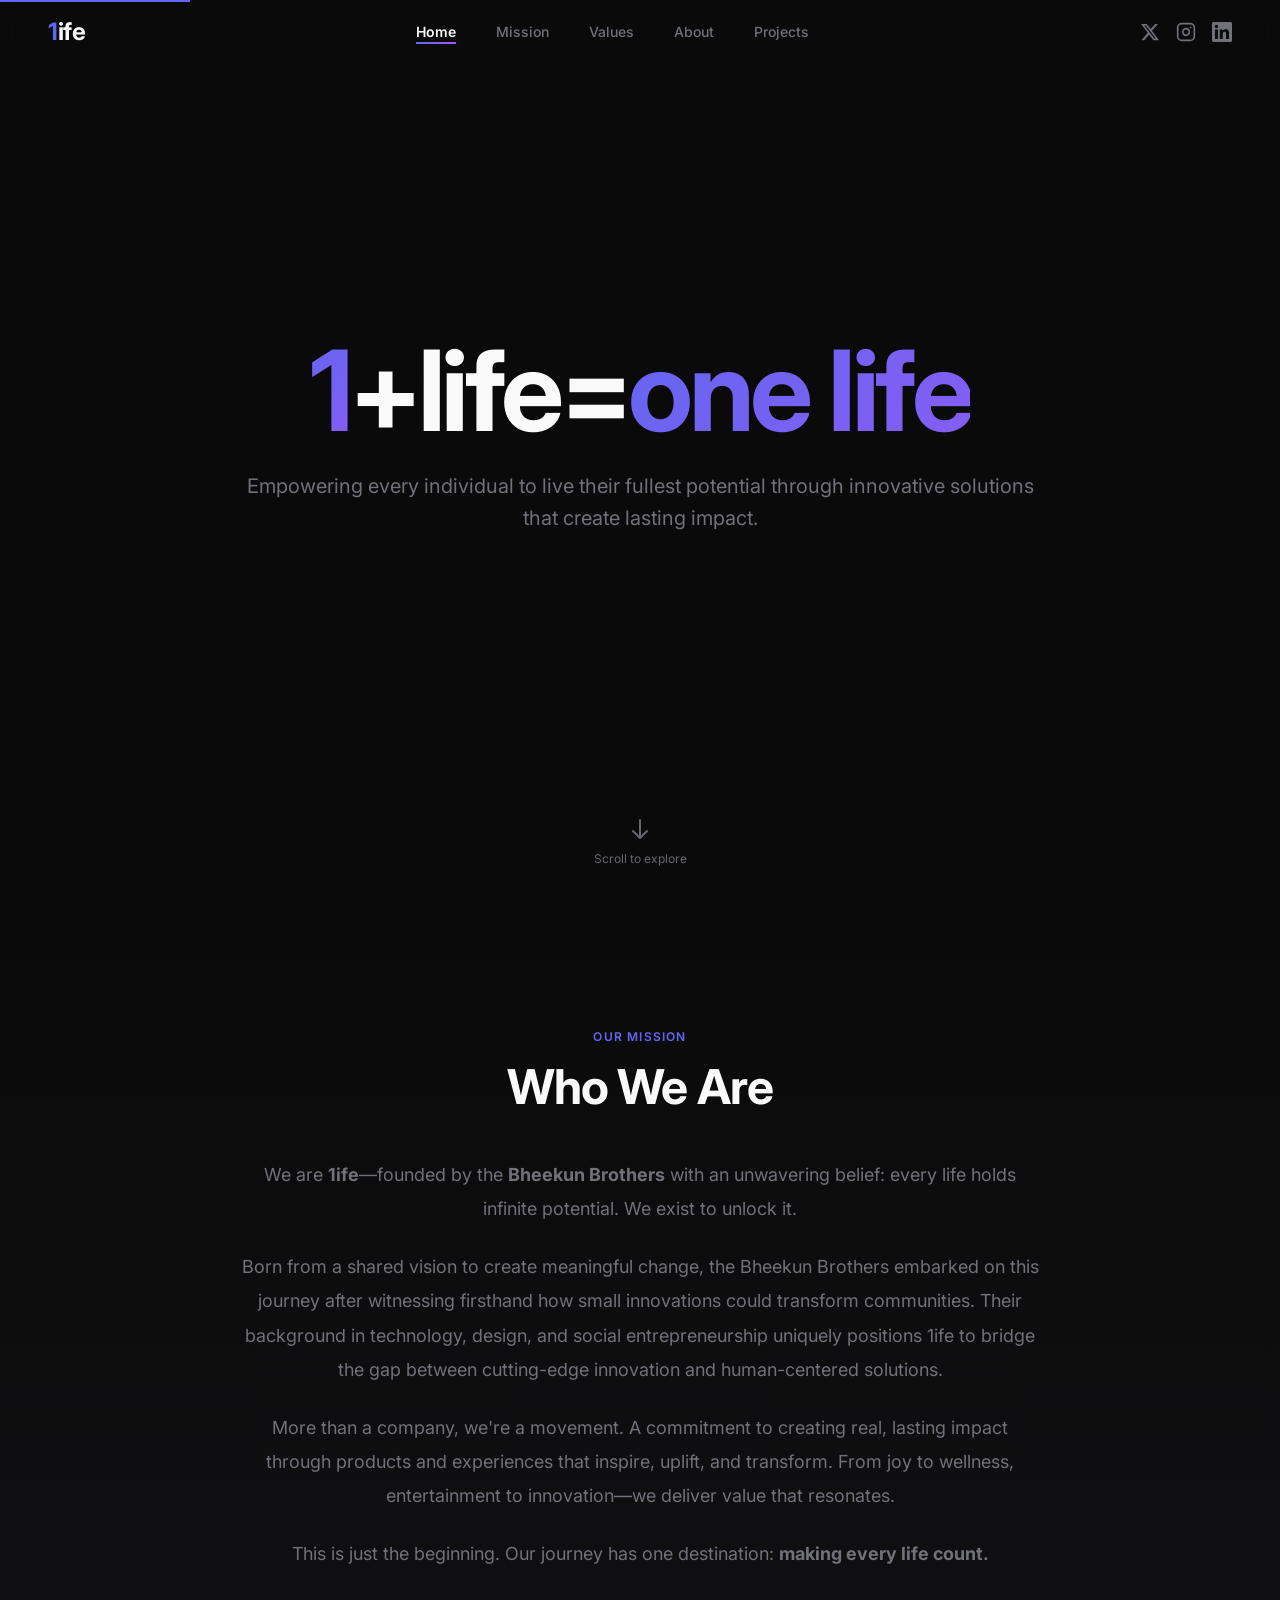
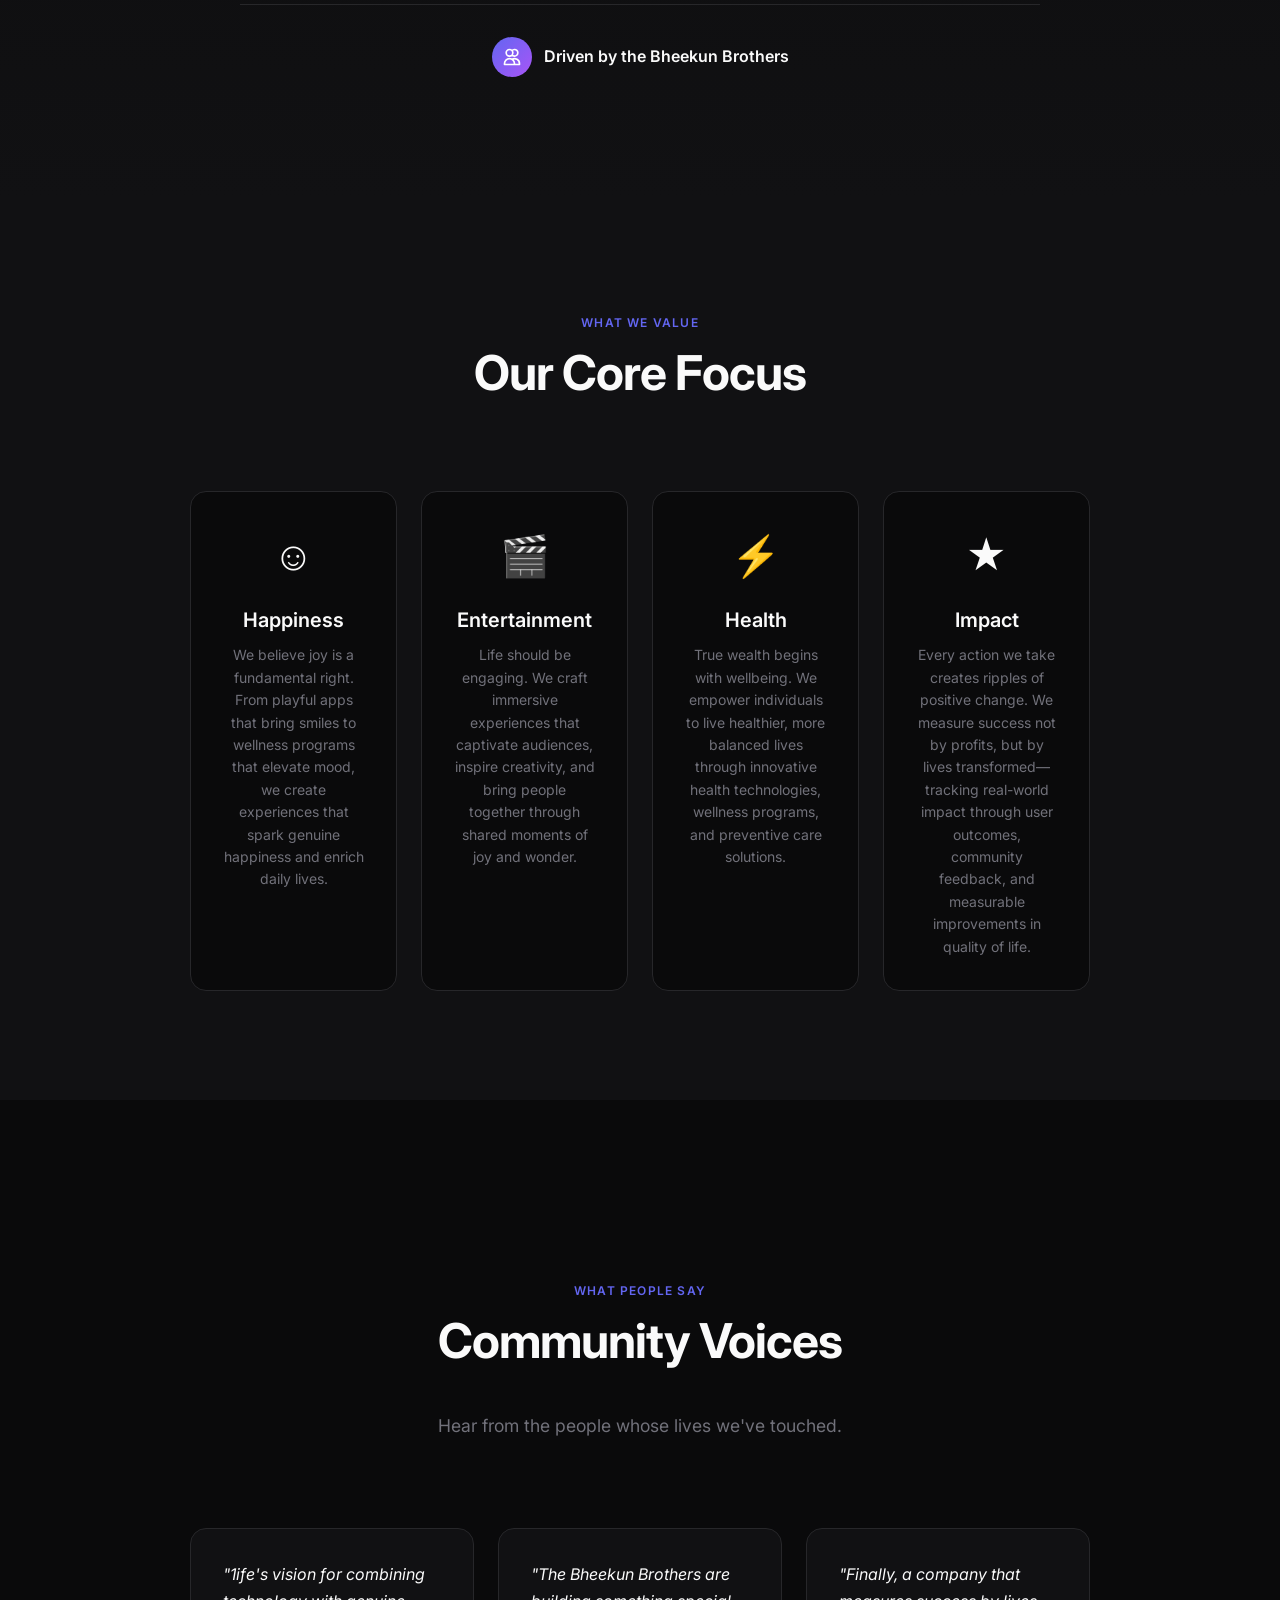
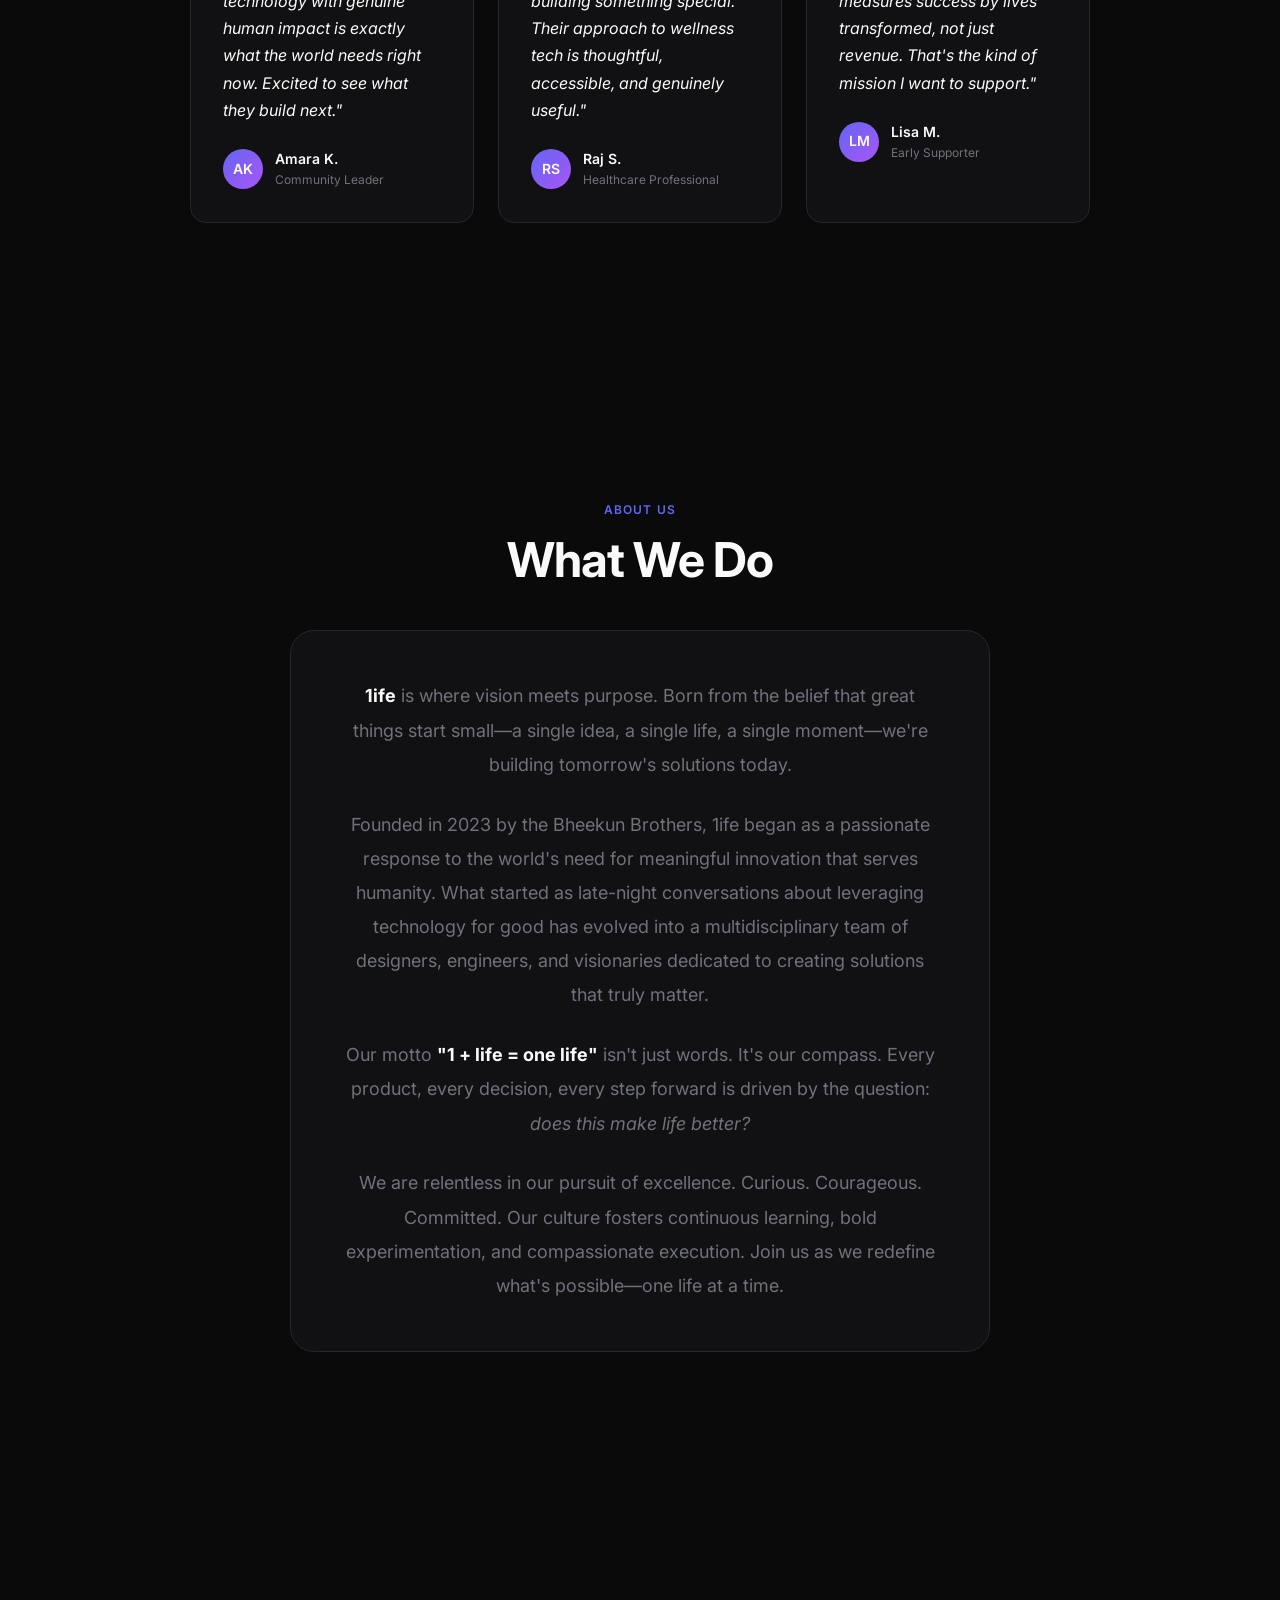
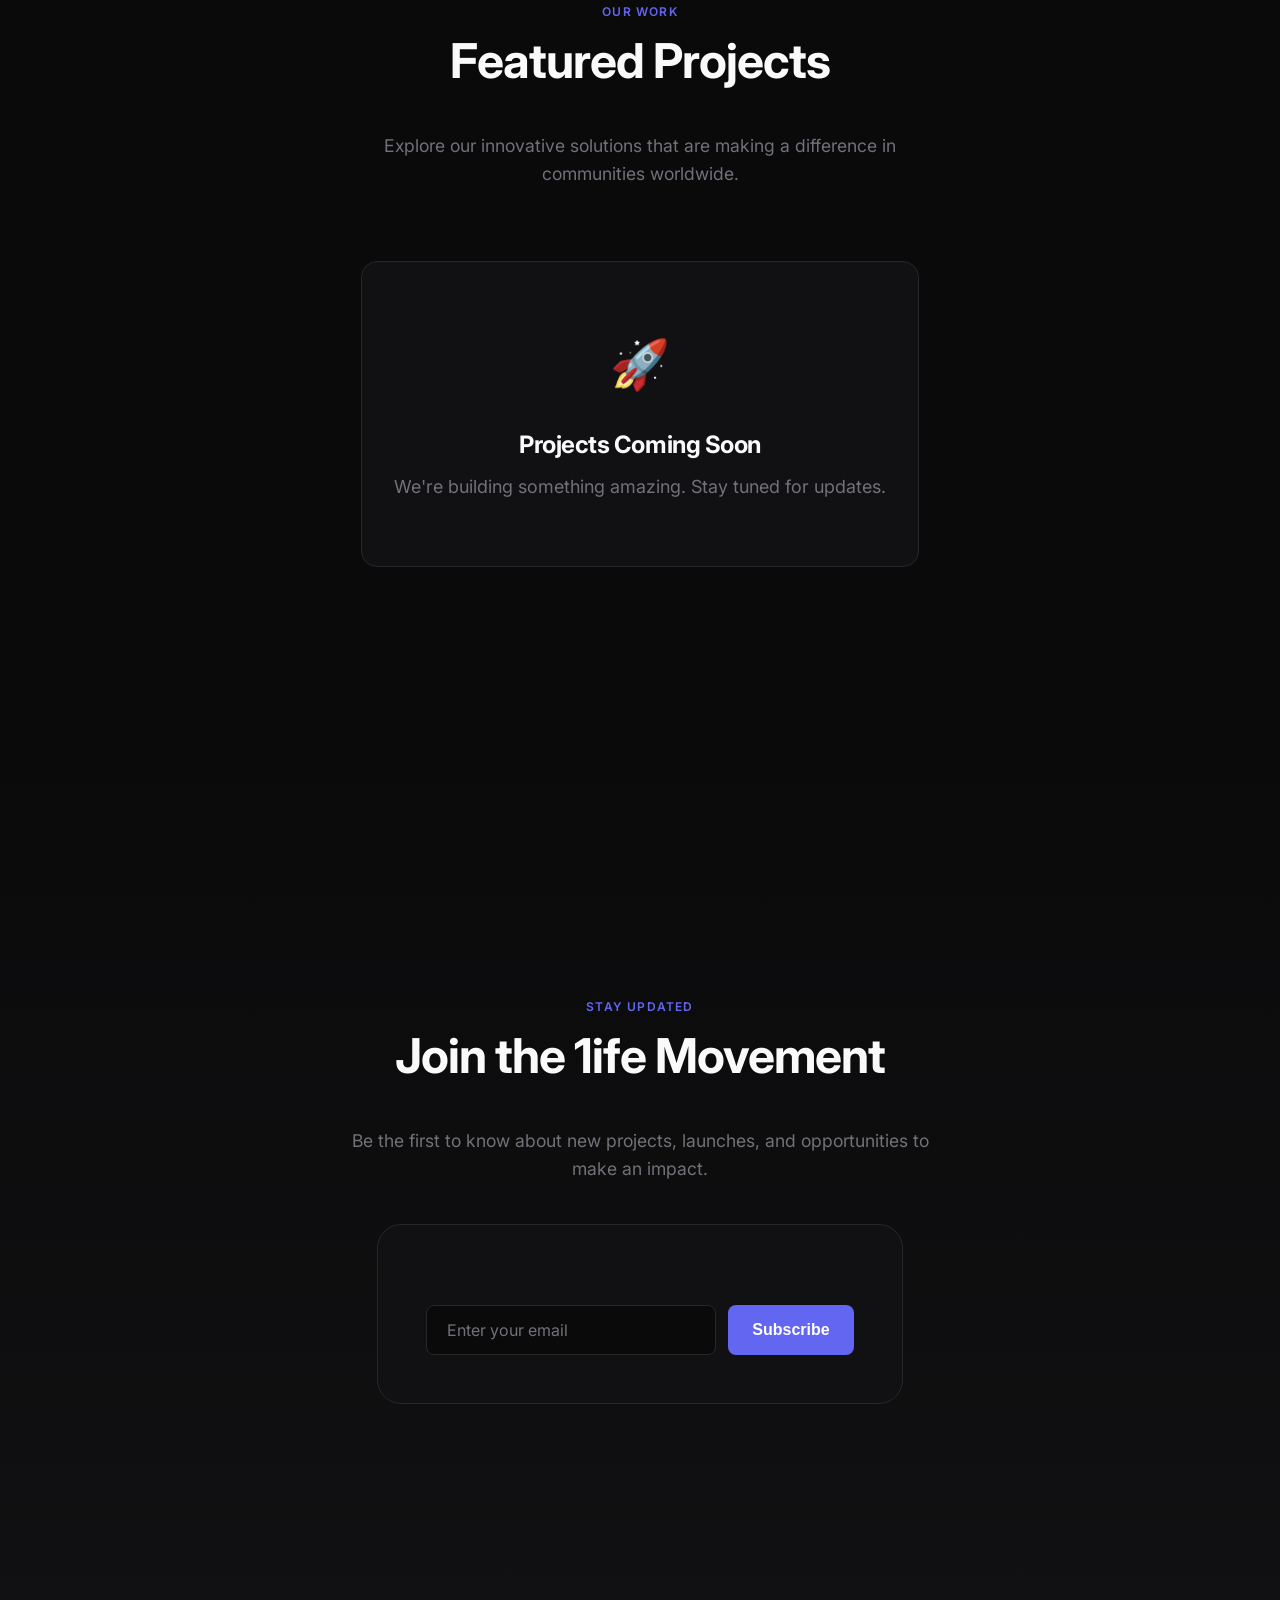
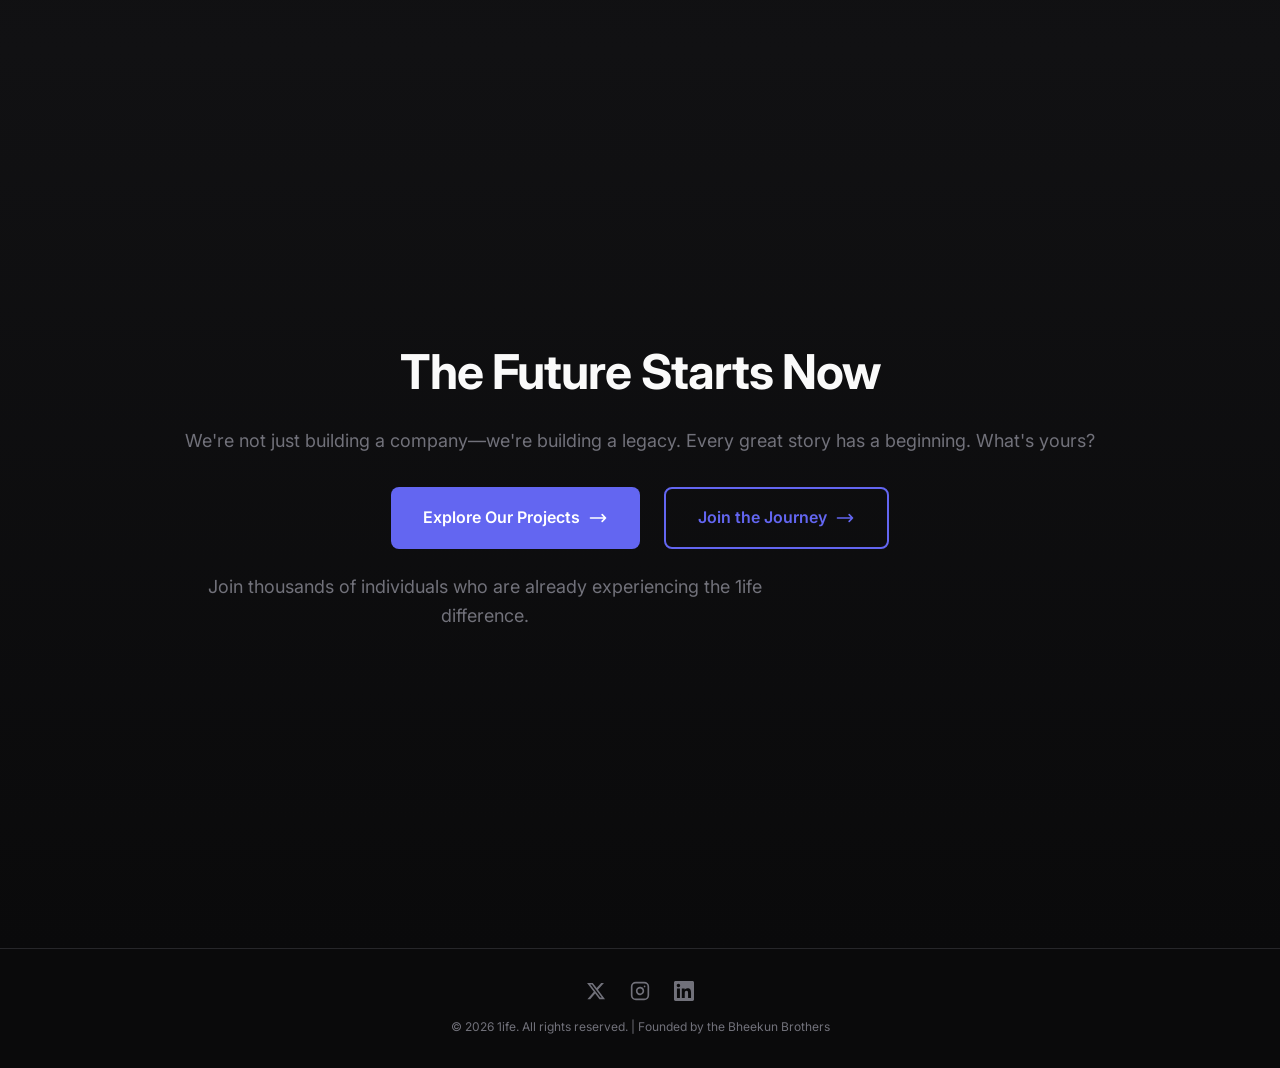
==== index.html @ fc369ad9 "Add comprehensive site improvements: mobile menu, scroll animations, newsletter, testimonials, socia" ====
<!DOCTYPE html>
<html lang="en">
<head>
    <meta charset="UTF-8">
    <meta name="viewport" content="width=device-width, initial-scale=1.0">
    <meta name="description" content="1ife - Building meaningful solutions in happiness, entertainment, health, and impact. Founded by the Bheekun Brothers.">
    <meta name="keywords" content="1ife, Bheekun Brothers, innovation, happiness, entertainment, health, impact, technology, social entrepreneurship">
    <meta name="author" content="Bheekun Brothers">
    <meta name="robots" content="index, follow">
    <meta name="theme-color" content="#6366f1">
    <meta name="apple-mobile-web-app-capable" content="yes">
    <meta name="apple-mobile-web-app-status-bar-style" content="black-translucent">
    <meta name="apple-mobile-web-app-title" content="1ife">

    <!-- Favicon -->
    <link rel="icon" type="image/svg+xml" href="data:image/svg+xml,<svg xmlns='http://www.w3.org/2000/svg' viewBox='0 0 100 100'><text y='.9em' font-size='90'>🔑</text></svg>">

    <!-- Open Graph -->
    <meta property="og:type" content="website">
    <meta property="og:url" content="https://1ife.com/">
    <meta property="og:title" content="1ife - 1+life=one life">
    <meta property="og:description" content="Building meaningful solutions in happiness, entertainment, health, and impact. Founded by the Bheekun Brothers.">
    <meta property="og:image" content="https://1ife.com/og-image.png">
    <meta property="og:site_name" content="1ife">

    <!-- Twitter Card -->
    <meta name="twitter:card" content="summary_large_image">
    <meta name="twitter:url" content="https://1ife.com/">
    <meta name="twitter:title" content="1ife - 1+life=one life">
    <meta name="twitter:description" content="Building meaningful solutions in happiness, entertainment, health, and impact.">
    <meta name="twitter:image" content="https://1ife.com/og-image.png">

    <title>1ife - 1+life=one life</title>
    <link rel="preconnect" href="https://fonts.googleapis.com">
    <link rel="preconnect" href="https://fonts.gstatic.com" crossorigin>
    <link href="https://fonts.googleapis.com/css2?family=Inter:wght@300;400;500;600;700&display=swap" rel="stylesheet">

    <!-- Plausible Analytics (replace DOMAIN with your actual domain) -->
    <script defer data-domain="1ife.com" src="https://plausible.io/js/script.js"></script>

    <!-- Structured Data -->
    <script type="application/ld+json">
    {
        "@context": "https://schema.org",
        "@type": "Organization",
        "name": "1ife",
        "url": "https://1ife.com",
        "logo": "https://1ife.com/logo.png",
        "description": "Building meaningful solutions in happiness, entertainment, health, and impact.",
        "founder": [
            {
                "@type": "Person",
                "name": "Bheekun Brothers"
            }
        ],
        "sameAs": [
            "https://twitter.com/1ife",
            "https://instagram.com/1ife",
            "https://linkedin.com/company/1ife"
        ],
        "contactPoint": {
            "@type": "ContactPoint",
            "email": "yasser.bheekun@gmail.com",
            "contactType": "general"
        }
    }
    </script>

    <style>
        .skip-link {
            position: absolute;
            top: -40px;
            left: 0;
            background: var(--accent);
            color: white;
            padding: 8px 16px;
            text-decoration: none;
            font-weight: 600;
            z-index: 1000;
            transition: top 0.2s;
        }

        .skip-link:focus {
            top: 0;
        }

        :focus-visible {
            outline: 2px solid var(--accent);
            outline-offset: 2px;
            border-radius: 4px;
        }

        * {
            margin: 0;
            padding: 0;
            box-sizing: border-box;
        }

        :root {
            --bg: #0a0a0b;
            --text: #fafafa;
            --accent: #6366f1;
            --accent-hover: #818cf8;
            --muted: #71717a;
            --card-bg: #111113;
            --border: #27272a;
            --success: #22c55e;
            --error: #ef4444;
            --nav-height: 64px;
        }

        html {
            scroll-behavior: smooth;
            scroll-padding-top: var(--nav-height);
        }

        body {
            font-family: 'Inter', -apple-system, BlinkMacSystemFont, sans-serif;
            background: var(--bg);
            color: var(--text);
            min-height: 100vh;
            line-height: 1.6;
        }

        body::before {
            content: '';
            position: fixed;
            top: 0;
            left: 0;
            width: 100%;
            height: 100%;
            background-image:
                radial-gradient(circle at 50% 50%, rgba(99, 102, 241, 0.03) 1px, transparent 1px),
                radial-gradient(circle at 25% 25%, rgba(168, 85, 247, 0.02) 1px, transparent 1px),
                radial-gradient(circle at 75% 75%, rgba(99, 102, 241, 0.02) 1px, transparent 1px);
            background-size: 40px 40px;
            pointer-events: none;
            z-index: -1;
        }

        nav {
            position: fixed;
            top: 0;
            left: 0;
            right: 0;
            display: flex;
            justify-content: space-between;
            align-items: center;
            padding: 1.25rem 3rem;
            background: rgba(10, 10, 11, 0.9);
            backdrop-filter: blur(10px);
            z-index: 100;
            height: var(--nav-height);
        }

        .logo {
            font-size: 1.5rem;
            font-weight: 700;
            letter-spacing: -0.02em;
            transition: transform 0.2s ease, color 0.2s ease;
            cursor: pointer;
        }

        .logo:hover {
            transform: scale(1.05);
        }

        .logo span {
            color: var(--accent);
            transition: transform 0.2s ease;
        }

        .logo:hover span {
            transform: scale(1.1);
        }

        .nav-links {
            display: flex;
            gap: 2.5rem;
            list-style: none;
            align-items: center;
        }

        .nav-links a {
            color: var(--muted);
            text-decoration: none;
            font-size: 0.875rem;
            font-weight: 500;
            transition: color 0.2s;
            position: relative;
        }

        .nav-links a::after {
            content: '';
            position: absolute;
            bottom: -4px;
            left: 0;
            width: 0%;
            height: 2px;
            background: linear-gradient(90deg, var(--accent), #a855f7);
            transition: width 0.3s ease;
        }

        .nav-links a:hover,
        .nav-links a.active {
            color: var(--text);
        }

        .nav-links a.active {
            font-weight: 600;
        }

        .nav-links a:hover::after,
        .nav-links a.active::after {
            width: 100%;
        }

        .nav-social {
            display: flex;
            gap: 1rem;
            align-items: center;
        }

        .nav-social a {
            color: var(--muted);
            transition: color 0.2s;
            display: flex;
        }

        .nav-social a:hover {
            color: var(--text);
        }

        .nav-social svg {
            width: 20px;
            height: 20px;
        }

        .hamburger {
            display: none;
            flex-direction: column;
            gap: 5px;
            background: none;
            border: none;
            cursor: pointer;
            padding: 4px;
            z-index: 101;
        }

        .hamburger span {
            display: block;
            width: 24px;
            height: 2px;
            background: var(--text);
            transition: transform 0.3s ease, opacity 0.3s ease;
            border-radius: 2px;
        }

        .hamburger.active span:nth-child(1) {
            transform: translateY(7px) rotate(45deg);
        }

        .hamburger.active span:nth-child(2) {
            opacity: 0;
        }

        .hamburger.active span:nth-child(3) {
            transform: translateY(-7px) rotate(-45deg);
        }

        .mobile-menu {
            display: none;
            position: fixed;
            top: var(--nav-height);
            left: 0;
            right: 0;
            background: rgba(10, 10, 11, 0.98);
            backdrop-filter: blur(10px);
            padding: 2rem;
            z-index: 99;
            flex-direction: column;
            gap: 1.5rem;
            border-bottom: 1px solid var(--border);
        }

        .mobile-menu.active {
            display: flex;
        }

        .mobile-menu a {
            color: var(--muted);
            text-decoration: none;
            font-size: 1.125rem;
            font-weight: 500;
            padding: 0.5rem 0;
            transition: color 0.2s;
        }

        .mobile-menu a:hover,
        .mobile-menu a.active {
            color: var(--text);
        }

        .mobile-menu .mobile-social {
            display: flex;
            gap: 1.5rem;
            margin-top: 1rem;
            padding-top: 1rem;
            border-top: 1px solid var(--border);
        }

        .mobile-menu .mobile-social a {
            color: var(--muted);
            display: flex;
            padding: 0;
        }

        .mobile-menu .mobile-social a:hover {
            color: var(--text);
        }

        .mobile-menu .mobile-social svg {
            width: 24px;
            height: 24px;
        }

        section {
            min-height: 100vh;
            display: flex;
            flex-direction: column;
            justify-content: center;
            align-items: center;
            padding: 6rem 2rem;
        }

        .animate-on-scroll {
            opacity: 0;
            transform: translateY(30px);
            transition: opacity 0.6s ease, transform 0.6s ease;
        }

        .animate-on-scroll.visible {
            opacity: 1;
            transform: translateY(0);
        }

        .animate-on-scroll.delay-1 { transition-delay: 0.1s; }
        .animate-on-scroll.delay-2 { transition-delay: 0.2s; }
        .animate-on-scroll.delay-3 { transition-delay: 0.3s; }
        .animate-on-scroll.delay-4 { transition-delay: 0.4s; }

        /* Hero Section */
        #hero {
            text-align: center;
        }

        .hero-content {
            max-width: 800px;
        }

        h1 {
            font-size: clamp(3rem, 12vw, 7rem);
            font-weight: 700;
            letter-spacing: -0.04em;
            line-height: 1;
            margin-bottom: 1.5rem;
        }

        h1 span {
            background: linear-gradient(135deg, var(--accent), #a855f7);
            -webkit-background-clip: text;
            -webkit-text-fill-color: transparent;
            background-clip: text;
            background-size: 200% 200%;
            animation: gradientShift 5s ease infinite;
        }

        @keyframes gradientShift {
            0% { background-position: 0% 50%; }
            50% { background-position: 100% 50%; }
            100% { background-position: 0% 50%; }
        }

        .subtitle {
            font-size: 1.25rem;
            color: var(--muted);
            margin-bottom: 2rem;
        }

        .scroll-indicator {
            position: absolute;
            bottom: 2rem;
            display: flex;
            flex-direction: column;
            align-items: center;
            gap: 0.5rem;
            color: var(--muted);
            font-size: 0.75rem;
            animation: bounce 2s infinite, pulse 3s ease-in-out infinite;
            opacity: 0.9;
            transition: opacity 0.3s ease;
        }

        .scroll-indicator.hidden {
            opacity: 0;
            pointer-events: none;
        }

        .scroll-indicator svg {
            animation: bounce 2s infinite;
        }

        @keyframes pulse {
            0%, 100% { opacity: 0.7; }
            50% { opacity: 1; }
        }

        @keyframes bounce {
            0%, 100% { transform: translateY(0); }
            50% { transform: translateY(10px); }
        }

        /* Mission Section */
        #mission {
            background: linear-gradient(180deg, var(--bg) 0%, var(--card-bg) 100%);
        }

        .section-content {
            max-width: 800px;
            text-align: center;
        }

        .section-label {
            font-size: 0.75rem;
            font-weight: 600;
            letter-spacing: 0.1em;
            text-transform: uppercase;
            color: var(--accent);
            margin-bottom: 1rem;
        }

        h2 {
            font-size: clamp(2rem, 5vw, 3rem);
            font-weight: 700;
            letter-spacing: -0.02em;
            margin-bottom: 2rem;
        }

        .mission-text {
            font-size: 1.125rem;
            color: var(--muted);
            line-height: 1.9;
            margin-bottom: 1.5rem;
        }

        .founders {
            display: flex;
            align-items: center;
            justify-content: center;
            gap: 0.75rem;
            margin-top: 2rem;
            padding-top: 2rem;
            border-top: 1px solid var(--border);
        }

        .founders-icon {
            width: 40px;
            height: 40px;
            background: linear-gradient(135deg, var(--accent), #a855f7);
            border-radius: 50%;
            display: flex;
            align-items: center;
            justify-content: center;
            transition: transform 0.3s ease, box-shadow 0.3s ease;
        }

        .founders-icon:hover {
            transform: scale(1.1);
            box-shadow: 0 8px 16px rgba(99, 102, 241, 0.3);
        }

        .founders-icon svg {
            width: 20px;
            height: 20px;
            color: white;
            transition: transform 0.3s ease;
        }

        .founders-icon:hover svg {
            transform: rotate(5deg) scale(1.1);
        }

        .founders span {
            font-weight: 600;
        }

        /* Values Section */
        #values {
            background: var(--card-bg);
        }

        .values-grid {
            display: grid;
            grid-template-columns: repeat(auto-fit, minmax(200px, 1fr));
            gap: 1.5rem;
            max-width: 900px;
            width: 100%;
            margin-top: 3rem;
        }

        .value-card {
            background: var(--bg);
            border: 1px solid var(--border);
            border-radius: 16px;
            padding: 2rem;
            text-align: center;
            transition: border-color 0.3s, transform 0.3s;
        }

        .value-card:hover {
            border-color: var(--accent);
            transform: translateY(-4px);
        }

        .value-icon {
            font-size: 2.5rem;
            margin-bottom: 1rem;
            display: block;
            transition: transform 0.3s ease;
        }

        .value-card:hover .value-icon {
            transform: scale(1.1);
            color: var(--accent);
        }

        .value-card h3 {
            font-size: 1.25rem;
            font-weight: 600;
            margin-bottom: 0.5rem;
        }

        .value-card p {
            font-size: 0.875rem;
            color: var(--muted);
        }

        /* Testimonials Section */
        #testimonials {
            background: var(--bg);
        }

        .testimonials-grid {
            display: grid;
            grid-template-columns: repeat(auto-fit, minmax(280px, 1fr));
            gap: 1.5rem;
            max-width: 900px;
            width: 100%;
            margin-top: 3rem;
        }

        .testimonial-card {
            background: var(--card-bg);
            border: 1px solid var(--border);
            border-radius: 16px;
            padding: 2rem;
            transition: border-color 0.3s, transform 0.3s;
        }

        .testimonial-card:hover {
            border-color: var(--accent);
            transform: translateY(-4px);
        }

        .testimonial-text {
            font-size: 1rem;
            color: var(--text);
            line-height: 1.7;
            margin-bottom: 1.5rem;
            font-style: italic;
        }

        .testimonial-author {
            display: flex;
            align-items: center;
            gap: 0.75rem;
        }

        .testimonial-avatar {
            width: 40px;
            height: 40px;
            border-radius: 50%;
            background: linear-gradient(135deg, var(--accent), #a855f7);
            display: flex;
            align-items: center;
            justify-content: center;
            font-weight: 600;
            font-size: 0.875rem;
        }

        .testimonial-name {
            font-weight: 600;
            font-size: 0.875rem;
        }

        .testimonial-role {
            font-size: 0.75rem;
            color: var(--muted);
        }

        /* About Section */
        #about {
            text-align: center;
        }

        .about-box {
            background: var(--card-bg);
            border: 1px solid var(--border);
            border-radius: 24px;
            padding: 3rem;
            max-width: 700px;
        }

        .about-box p {
            font-size: 1.125rem;
            color: var(--muted);
            line-height: 1.9;
        }

        .about-box strong {
            color: var(--text);
        }

        /* Projects Section */
        #projects {
            background: var(--bg);
        }

        .coming-soon {
            text-align: center;
            padding: 4rem 2rem;
            background: var(--card-bg);
            border: 1px solid var(--border);
            border-radius: 16px;
            margin: 2rem 0;
            transition: all 0.3s ease;
            max-width: 600px;
        }

        .coming-soon:hover {
            border-color: var(--accent);
            transform: translateY(-4px);
            box-shadow: 0 8px 16px rgba(0, 0, 0, 0.2);
        }

        .coming-soon-icon {
            font-size: 3rem;
            margin-bottom: 1.5rem;
            display: block;
            transition: transform 0.3s ease;
        }

        .coming-soon:hover .coming-soon-icon {
            transform: scale(1.1) rotate(5deg);
        }

        .coming-soon h2 {
            font-size: 1.5rem;
            margin-bottom: 0.5rem;
        }

        .coming-soon p {
            color: var(--muted);
            font-size: 1.125rem;
            max-width: 600px;
            margin: 0 auto;
            line-height: 1.6;
        }

        /* Newsletter Section */
        #newsletter {
            background: linear-gradient(180deg, var(--bg) 0%, var(--card-bg) 100%);
        }

        .newsletter-box {
            background: var(--card-bg);
            border: 1px solid var(--border);
            border-radius: 24px;
            padding: 3rem;
            max-width: 600px;
            text-align: center;
        }

        .newsletter-form {
            display: flex;
            gap: 0.75rem;
            margin-top: 2rem;
        }

        .newsletter-input {
            flex: 1;
            padding: 0.875rem 1.25rem;
            border: 1px solid var(--border);
            border-radius: 8px;
            background: var(--bg);
            color: var(--text);
            font-size: 1rem;
            font-family: inherit;
            transition: border-color 0.2s;
        }

        .newsletter-input::placeholder {
            color: var(--muted);
        }

        .newsletter-input:focus {
            outline: none;
            border-color: var(--accent);
        }

        .newsletter-btn {
            padding: 0.875rem 1.5rem;
            background: var(--accent);
            color: white;
            border: none;
            border-radius: 8px;
            font-weight: 600;
            font-size: 1rem;
            cursor: pointer;
            transition: background 0.2s, transform 0.2s;
            white-space: nowrap;
        }

        .newsletter-btn:hover {
            background: var(--accent-hover);
            transform: translateY(-2px);
        }

        .newsletter-btn:disabled {
            opacity: 0.6;
            cursor: not-allowed;
            transform: none;
        }

        .newsletter-success {
            display: none;
            align-items: center;
            gap: 0.5rem;
            color: var(--success);
            font-weight: 500;
            margin-top: 1rem;
            justify-content: center;
        }

        .newsletter-success.show {
            display: flex;
        }

        .newsletter-error {
            display: none;
            color: var(--error);
            font-size: 0.875rem;
            margin-top: 0.5rem;
        }

        .newsletter-error.show {
            display: block;
        }

        /* CTA Section */
        #cta {
            background: linear-gradient(180deg, var(--card-bg) 0%, var(--bg) 100%);
        }

        .cta-box {
            text-align: center;
        }

        .cta-box h2 {
            margin-bottom: 1rem;
        }

        .cta-box p {
            color: var(--muted);
            margin-bottom: 2rem;
            font-size: 1.125rem;
        }

        .cta-button {
            display: inline-flex;
            align-items: center;
            gap: 0.5rem;
            background: var(--accent);
            color: white;
            padding: 1rem 2rem;
            border-radius: 8px;
            text-decoration: none;
            font-weight: 600;
            font-size: 1rem;
            transition: background 0.2s, transform 0.2s;
            position: relative;
            overflow: hidden;
        }

        .cta-button::after {
            content: '';
            position: absolute;
            top: -50%;
            left: -50%;
            width: 200%;
            height: 200%;
            background: radial-gradient(circle, rgba(255,255,255,0.1) 0%, transparent 60%);
            transform: rotate(30deg);
            transition: transform 0.5s ease;
            opacity: 0;
        }

        .cta-button:hover::after {
            opacity: 1;
            transform: rotate(30deg) translate(50%, 50%);
        }

        .cta-button:hover {
            background: var(--accent-hover);
            transform: translateY(-2px);
        }

        .cta-button svg {
            width: 20px;
            height: 20px;
        }

        .cta-button.secondary {
            background: transparent;
            color: var(--accent);
            border: 2px solid var(--accent);
        }

        .cta-button.secondary:hover {
            background: var(--accent);
            color: white;
        }

        .cta-buttons {
            display: flex;
            gap: 1.5rem;
            justify-content: center;
            flex-wrap: wrap;
            margin-top: 2rem;
        }

        .cta-subtext {
            font-size: 1.1rem;
            color: var(--muted);
            margin-top: 1.5rem;
            max-width: 600px;
            text-align: center;
        }

        .section-subtext {
            font-size: 1.1rem;
            color: var(--muted);
            max-width: 600px;
            margin: 0 auto 2.5rem auto;
        }

        /* Back to Top Button */
        .back-to-top {
            position: fixed;
            bottom: 2rem;
            right: 2rem;
            width: 48px;
            height: 48px;
            background: var(--accent);
            color: white;
            border: none;
            border-radius: 50%;
            cursor: pointer;
            display: flex;
            align-items: center;
            justify-content: center;
            opacity: 0;
            pointer-events: none;
            transition: opacity 0.3s, transform 0.3s, background 0.2s;
            z-index: 50;
            box-shadow: 0 4px 12px rgba(99, 102, 241, 0.4);
        }

        .back-to-top.visible {
            opacity: 1;
            pointer-events: auto;
        }

        .back-to-top:hover {
            background: var(--accent-hover);
            transform: translateY(-2px);
        }

        .back-to-top svg {
            width: 24px;
            height: 24px;
        }

        footer {
            text-align: center;
            padding: 2rem;
            color: var(--muted);
            font-size: 0.75rem;
            border-top: 1px solid var(--border);
        }

        .footer-social {
            display: flex;
            gap: 1.5rem;
            justify-content: center;
            margin-bottom: 1rem;
        }

        .footer-social a {
            color: var(--muted);
            transition: color 0.2s;
            display: flex;
        }

        .footer-social a:hover {
            color: var(--text);
        }

        .footer-social svg {
            width: 20px;
            height: 20px;
        }

        @media (max-width: 768px) {
            nav {
                padding: 1rem 1.5rem;
            }
            .nav-links,
            .nav-social {
                display: none;
            }
            .hamburger {
                display: flex;
            }
            section {
                padding: 4rem 1.5rem;
            }
            .values-grid {
                grid-template-columns: repeat(2, 1fr);
            }
            .testimonials-grid {
                grid-template-columns: 1fr;
            }
            .newsletter-form {
                flex-direction: column;
            }
            .cta-buttons {
                flex-direction: column;
                align-items: center;
            }
        }

        @media (max-width: 480px) {
            .values-grid {
                grid-template-columns: 1fr;
            }
            .about-box {
                padding: 2rem 1.5rem;
            }
            .newsletter-box {
                padding: 2rem 1.5rem;
            }
        }
    </style>
</head>
<body>
    <a href="#main-content" class="skip-link">Skip to main content</a>
    <nav aria-label="Main navigation">
        <div class="logo"><span>1</span>ife</div>
        <ul class="nav-links">
            <li><a href="#hero" class="active">Home</a></li>
            <li><a href="#mission">Mission</a></li>
            <li><a href="#values">Values</a></li>
            <li><a href="#about">About</a></li>
            <li><a href="#projects">Projects</a></li>
        </ul>
        <div class="nav-social">
            <a href="https://twitter.com/1ife" target="_blank" rel="noopener noreferrer" aria-label="Follow us on X (Twitter)">
                <svg viewBox="0 0 24 24" fill="currentColor"><path d="M18.244 2.25h3.308l-7.227 8.26 8.502 11.24H16.17l-5.214-6.817L4.99 21.75H1.68l7.73-8.835L1.254 2.25H8.08l4.713 6.231zm-1.161 17.52h1.833L7.084 4.126H5.117z"/></svg>
            </a>
            <a href="https://instagram.com/1ife" target="_blank" rel="noopener noreferrer" aria-label="Follow us on Instagram">
                <svg viewBox="0 0 24 24" fill="none" stroke="currentColor" stroke-width="2" stroke-linecap="round" stroke-linejoin="round"><rect x="2" y="2" width="20" height="20" rx="5" ry="5"/><path d="M16 11.37A4 4 0 1 1 12.63 8 4 4 0 0 1 16 11.37z"/><line x1="17.5" y1="6.5" x2="17.51" y2="6.5"/></svg>
            </a>
            <a href="https://linkedin.com/company/1ife" target="_blank" rel="noopener noreferrer" aria-label="Connect on LinkedIn">
                <svg viewBox="0 0 24 24" fill="currentColor"><path d="M20.447 20.452h-3.554v-5.569c0-1.328-.027-3.037-1.852-3.037-1.853 0-2.136 1.445-2.136 2.939v5.667H9.351V9h3.414v1.561h.046c.477-.9 1.637-1.85 3.37-1.85 3.601 0 4.267 2.37 4.267 5.455v6.286zM5.337 7.433c-1.144 0-2.063-.926-2.063-2.065 0-1.138.92-2.063 2.063-2.063 1.14 0 2.064.925 2.064 2.063 0 1.139-.925 2.065-2.064 2.065zm1.782 13.019H3.555V9h3.564v11.452zM22.225 0H1.771C.792 0 0 .774 0 1.729v20.542C0 23.227.792 24 1.771 24h20.451C23.2 24 24 23.227 24 22.271V1.729C24 .774 23.2 0 22.222 0h.003z"/></svg>
            </a>
        </div>
        <button class="hamburger" aria-label="Toggle navigation menu" aria-expanded="false">
            <span></span>
            <span></span>
            <span></span>
        </button>
    </nav>

    <div class="mobile-menu" role="navigation" aria-label="Mobile navigation">
        <a href="#hero" class="active">Home</a>
        <a href="#mission">Mission</a>
        <a href="#values">Values</a>
        <a href="#about">About</a>
        <a href="#projects">Projects</a>
        <div class="mobile-social">
            <a href="https://twitter.com/1ife" target="_blank" rel="noopener noreferrer" aria-label="Follow us on X (Twitter)">
                <svg viewBox="0 0 24 24" fill="currentColor"><path d="M18.244 2.25h3.308l-7.227 8.26 8.502 11.24H16.17l-5.214-6.817L4.99 21.75H1.68l7.73-8.835L1.254 2.25H8.08l4.713 6.231zm-1.161 17.52h1.833L7.084 4.126H5.117z"/></svg>
            </a>
            <a href="https://instagram.com/1ife" target="_blank" rel="noopener noreferrer" aria-label="Follow us on Instagram">
                <svg viewBox="0 0 24 24" fill="none" stroke="currentColor" stroke-width="2" stroke-linecap="round" stroke-linejoin="round"><rect x="2" y="2" width="20" height="20" rx="5" ry="5"/><path d="M16 11.37A4 4 0 1 1 12.63 8 4 4 0 0 1 16 11.37z"/><line x1="17.5" y1="6.5" x2="17.51" y2="6.5"/></svg>
            </a>
            <a href="https://linkedin.com/company/1ife" target="_blank" rel="noopener noreferrer" aria-label="Connect on LinkedIn">
                <svg viewBox="0 0 24 24" fill="currentColor"><path d="M20.447 20.452h-3.554v-5.569c0-1.328-.027-3.037-1.852-3.037-1.853 0-2.136 1.445-2.136 2.939v5.667H9.351V9h3.414v1.561h.046c.477-.9 1.637-1.85 3.37-1.85 3.601 0 4.267 2.37 4.267 5.455v6.286zM5.337 7.433c-1.144 0-2.063-.926-2.063-2.065 0-1.138.92-2.063 2.063-2.063 1.14 0 2.064.925 2.064 2.063 0 1.139-.925 2.065-2.064 2.065zm1.782 13.019H3.555V9h3.564v11.452zM22.225 0H1.771C.792 0 0 .774 0 1.729v20.542C0 23.227.792 24 1.771 24h20.451C23.2 24 24 23.227 24 22.271V1.729C24 .774 23.2 0 22.222 0h.003z"/></svg>
            </a>
        </div>
    </div>

    <!-- Hero Section -->
    <section id="hero">
        <a id="main-content"></a>
        <div class="hero-content animate-on-scroll">
            <h1><span>1</span>+life=<span>one life</span></h1>
            <p class="subtitle">Empowering every individual to live their fullest potential through innovative solutions that create lasting impact.</p>
        </div>
        <div class="scroll-indicator">
            <svg width="24" height="24" fill="none" viewBox="0 0 24 24" stroke="currentColor" stroke-width="2" aria-hidden="true">
                <path stroke-linecap="round" stroke-linejoin="round" d="M19 14l-7 7m0 0l-7-7m7 7V3"/>
            </svg>
            Scroll to explore
        </div>
    </section>

    <!-- Mission Section -->
    <section id="mission">
        <div class="section-content">
            <span class="section-label animate-on-scroll">Our Mission</span>
            <h2 class="animate-on-scroll delay-1">Who We Are</h2>
            <p class="mission-text animate-on-scroll delay-2">
                We are <strong>1ife</strong>—founded by the <strong>Bheekun Brothers</strong> with an unwavering belief: every life holds infinite potential. We exist to unlock it.
            </p>
            <p class="mission-text animate-on-scroll delay-3">
                Born from a shared vision to create meaningful change, the Bheekun Brothers embarked on this journey after witnessing firsthand how small innovations could transform communities. Their background in technology, design, and social entrepreneurship uniquely positions 1ife to bridge the gap between cutting-edge innovation and human-centered solutions.
            </p>
            <p class="mission-text animate-on-scroll delay-4">
                More than a company, we're a movement. A commitment to creating real, lasting impact through products and experiences that inspire, uplift, and transform. From joy to wellness, entertainment to innovation—we deliver value that resonates.
            </p>
            <p class="mission-text animate-on-scroll delay-4">
                This is just the beginning. Our journey has one destination: <strong>making every life count.</strong>
            </p>
            <div class="founders animate-on-scroll delay-4">
                <div class="founders-icon">
                    <svg fill="none" viewBox="0 0 24 24" stroke="currentColor" stroke-width="2" aria-hidden="true">
                        <path stroke-linecap="round" stroke-linejoin="round" d="M12 4.354a4 4 0 110 5.292M15 21H3v-1a6 6 0 0112 0v1zm0 0h6v-1a6 6 0 00-9-5.197M13 7a4 4 0 11-8 0 4 4 0 018 0z"/>
                    </svg>
                </div>
                <span>Driven by the Bheekun Brothers</span>
            </div>
        </div>
    </section>

    <!-- Values Section -->
    <section id="values">
        <div class="section-content">
            <span class="section-label animate-on-scroll">What We Value</span>
            <h2 class="animate-on-scroll delay-1">Our Core Focus</h2>
        </div>
        <div class="values-grid">
            <div class="value-card animate-on-scroll delay-1">
                <div class="value-icon" aria-hidden="true">&#9786;</div>
                <h3>Happiness</h3>
                <p>We believe joy is a fundamental right. From playful apps that bring smiles to wellness programs that elevate mood, we create experiences that spark genuine happiness and enrich daily lives.</p>
            </div>
            <div class="value-card animate-on-scroll delay-2">
                <div class="value-icon" aria-hidden="true">&#127916;</div>
                <h3>Entertainment</h3>
                <p>Life should be engaging. We craft immersive experiences that captivate audiences, inspire creativity, and bring people together through shared moments of joy and wonder.</p>
            </div>
            <div class="value-card animate-on-scroll delay-3">
                <div class="value-icon" aria-hidden="true">&#9889;</div>
                <h3>Health</h3>
                <p>True wealth begins with wellbeing. We empower individuals to live healthier, more balanced lives through innovative health technologies, wellness programs, and preventive care solutions.</p>
            </div>
            <div class="value-card animate-on-scroll delay-4">
                <div class="value-icon" aria-hidden="true">&#9733;</div>
                <h3>Impact</h3>
                <p>Every action we take creates ripples of positive change. We measure success not by profits, but by lives transformed—tracking real-world impact through user outcomes, community feedback, and measurable improvements in quality of life.</p>
            </div>
        </div>
    </section>

    <!-- Testimonials Section -->
    <section id="testimonials">
        <div class="section-content">
            <span class="section-label animate-on-scroll">What People Say</span>
            <h2 class="animate-on-scroll delay-1">Community Voices</h2>
            <p class="section-subtext animate-on-scroll delay-2">Hear from the people whose lives we've touched.</p>
        </div>
        <div class="testimonials-grid">
            <div class="testimonial-card animate-on-scroll delay-1">
                <p class="testimonial-text">"1ife's vision for combining technology with genuine human impact is exactly what the world needs right now. Excited to see what they build next."</p>
                <div class="testimonial-author">
                    <div class="testimonial-avatar">AK</div>
                    <div>
                        <div class="testimonial-name">Amara K.</div>
                        <div class="testimonial-role">Community Leader</div>
                    </div>
                </div>
            </div>
            <div class="testimonial-card animate-on-scroll delay-2">
                <p class="testimonial-text">"The Bheekun Brothers are building something special. Their approach to wellness tech is thoughtful, accessible, and genuinely useful."</p>
                <div class="testimonial-author">
                    <div class="testimonial-avatar">RS</div>
                    <div>
                        <div class="testimonial-name">Raj S.</div>
                        <div class="testimonial-role">Healthcare Professional</div>
                    </div>
                </div>
            </div>
            <div class="testimonial-card animate-on-scroll delay-3">
                <p class="testimonial-text">"Finally, a company that measures success by lives transformed, not just revenue. That's the kind of mission I want to support."</p>
                <div class="testimonial-author">
                    <div class="testimonial-avatar">LM</div>
                    <div>
                        <div class="testimonial-name">Lisa M.</div>
                        <div class="testimonial-role">Early Supporter</div>
                    </div>
                </div>
            </div>
        </div>
    </section>

    <!-- About Section -->
    <section id="about">
        <div class="section-content">
            <span class="section-label animate-on-scroll">About Us</span>
            <h2 class="animate-on-scroll delay-1">What We Do</h2>
            <div class="about-box animate-on-scroll delay-2">
                <p>
                    <strong>1ife</strong> is where vision meets purpose. Born from the belief that great things start small—a single idea, a single life, a single moment—we're building tomorrow's solutions today.
                </p>
                <br>
                <p>
                    Founded in 2023 by the Bheekun Brothers, 1ife began as a passionate response to the world's need for meaningful innovation that serves humanity. What started as late-night conversations about leveraging technology for good has evolved into a multidisciplinary team of designers, engineers, and visionaries dedicated to creating solutions that truly matter.
                </p>
                <br>
                <p>
                    Our motto <strong>"1 + life = one life"</strong> isn't just words. It's our compass. Every product, every decision, every step forward is driven by the question: <em>does this make life better?</em>
                </p>
                <br>
                <p>
                    We are relentless in our pursuit of excellence. Curious. Courageous. Committed. Our culture fosters continuous learning, bold experimentation, and compassionate execution. Join us as we redefine what's possible—one life at a time.
                </p>
            </div>
        </div>
    </section>

    <!-- Projects Section -->
    <section id="projects">
        <div class="section-content">
            <span class="section-label animate-on-scroll">Our Work</span>
            <h2 class="animate-on-scroll delay-1">Featured Projects</h2>
            <p class="section-subtext animate-on-scroll delay-2">Explore our innovative solutions that are making a difference in communities worldwide.</p>
        </div>
        <div class="coming-soon animate-on-scroll delay-3">
            <div class="coming-soon-icon" aria-hidden="true">&#128640;</div>
            <h2>Projects Coming Soon</h2>
            <p>We're building something amazing. Stay tuned for updates.</p>
        </div>
    </section>

    <!-- Newsletter Section -->
    <section id="newsletter">
        <div class="section-content">
            <span class="section-label animate-on-scroll">Stay Updated</span>
            <h2 class="animate-on-scroll delay-1">Join the 1ife Movement</h2>
            <p class="section-subtext animate-on-scroll delay-2">Be the first to know about new projects, launches, and opportunities to make an impact.</p>
        </div>
        <div class="newsletter-box animate-on-scroll delay-3">
            <form class="newsletter-form" id="newsletter-form">
                <input type="email" class="newsletter-input" placeholder="Enter your email" required aria-label="Email address">
                <button type="submit" class="newsletter-btn">Subscribe</button>
            </form>
            <p class="newsletter-error" id="newsletter-error">Please enter a valid email address.</p>
            <p class="newsletter-success" id="newsletter-success">
                <svg width="20" height="20" fill="none" viewBox="0 0 24 24" stroke="currentColor" stroke-width="2"><path stroke-linecap="round" stroke-linejoin="round" d="M5 13l4 4L19 7"/></svg>
                You're in! Welcome to the 1ife community.
            </p>
        </div>
    </section>

    <!-- CTA Section -->
    <section id="cta">
        <div class="cta-box animate-on-scroll">
            <h2>The Future Starts Now</h2>
            <p>We're not just building a company—we're building a legacy. Every great story has a beginning. What's yours?</p>
            <div class="cta-buttons">
                <a href="#projects" class="cta-button primary" aria-label="Explore our projects">
                    Explore Our Projects
                    <svg fill="none" viewBox="0 0 24 24" stroke="currentColor" stroke-width="2" aria-hidden="true">
                        <path stroke-linecap="round" stroke-linejoin="round" d="M17 8l4 4m0 0l-4 4m4-4H3"/>
                    </svg>
                </a>
                <a href="mailto:yasser.bheekun@gmail.com" class="cta-button secondary" aria-label="Contact us to join the journey">
                    Join the Journey
                    <svg fill="none" viewBox="0 0 24 24" stroke="currentColor" stroke-width="2" aria-hidden="true">
                        <path stroke-linecap="round" stroke-linejoin="round" d="M17 8l4 4m0 0l-4 4m4-4H3"/>
                    </svg>
                </a>
            </div>
            <p class="cta-subtext">Join thousands of individuals who are already experiencing the 1ife difference.</p>
        </div>
    </section>

    <footer>
        <div class="footer-social">
            <a href="https://twitter.com/1ife" target="_blank" rel="noopener noreferrer" aria-label="Follow us on X (Twitter)">
                <svg viewBox="0 0 24 24" fill="currentColor"><path d="M18.244 2.25h3.308l-7.227 8.26 8.502 11.24H16.17l-5.214-6.817L4.99 21.75H1.68l7.73-8.835L1.254 2.25H8.08l4.713 6.231zm-1.161 17.52h1.833L7.084 4.126H5.117z"/></svg>
            </a>
            <a href="https://instagram.com/1ife" target="_blank" rel="noopener noreferrer" aria-label="Follow us on Instagram">
                <svg viewBox="0 0 24 24" fill="none" stroke="currentColor" stroke-width="2" stroke-linecap="round" stroke-linejoin="round"><rect x="2" y="2" width="20" height="20" rx="5" ry="5"/><path d="M16 11.37A4 4 0 1 1 12.63 8 4 4 0 0 1 16 11.37z"/><line x1="17.5" y1="6.5" x2="17.51" y2="6.5"/></svg>
            </a>
            <a href="https://linkedin.com/company/1ife" target="_blank" rel="noopener noreferrer" aria-label="Connect on LinkedIn">
                <svg viewBox="0 0 24 24" fill="currentColor"><path d="M20.447 20.452h-3.554v-5.569c0-1.328-.027-3.037-1.852-3.037-1.853 0-2.136 1.445-2.136 2.939v5.667H9.351V9h3.414v1.561h.046c.477-.9 1.637-1.85 3.37-1.85 3.601 0 4.267 2.37 4.267 5.455v6.286zM5.337 7.433c-1.144 0-2.063-.926-2.063-2.065 0-1.138.92-2.063 2.063-2.063 1.14 0 2.064.925 2.064 2.063 0 1.139-.925 2.065-2.064 2.065zm1.782 13.019H3.555V9h3.564v11.452zM22.225 0H1.771C.792 0 0 .774 0 1.729v20.542C0 23.227.792 24 1.771 24h20.451C23.2 24 24 23.227 24 22.271V1.729C24 .774 23.2 0 22.222 0h.003z"/></svg>
            </a>
        </div>
        &copy; <span id="year"></span> 1ife. All rights reserved. | Founded by the Bheekun Brothers
    </footer>

    <button class="back-to-top" aria-label="Back to top">
        <svg fill="none" viewBox="0 0 24 24" stroke="currentColor" stroke-width="2">
            <path stroke-linecap="round" stroke-linejoin="round" d="M5 10l7-7m0 0l7 7m-7-7v18"/>
        </svg>
    </button>

    <script>
        document.getElementById('year').textContent = new Date().getFullYear();

        const hamburger = document.querySelector('.hamburger');
        const mobileMenu = document.querySelector('.mobile-menu');
        const mobileLinks = mobileMenu.querySelectorAll('a');
        const scrollIndicator = document.querySelector('.scroll-indicator');
        const backToTop = document.querySelector('.back-to-top');
        const sections = document.querySelectorAll('section[id]');
        const navLinks = document.querySelectorAll('.nav-links a');

        hamburger.addEventListener('click', () => {
            const isOpen = hamburger.classList.toggle('active');
            mobileMenu.classList.toggle('active');
            hamburger.setAttribute('aria-expanded', isOpen);
            document.body.style.overflow = isOpen ? 'hidden' : '';
        });

        mobileLinks.forEach(link => {
            link.addEventListener('click', () => {
                hamburger.classList.remove('active');
                mobileMenu.classList.remove('active');
                hamburger.setAttribute('aria-expanded', 'false');
                document.body.style.overflow = '';
            });
        });

        const observer = new IntersectionObserver((entries) => {
            entries.forEach(entry => {
                if (entry.isIntersecting) {
                    entry.target.classList.add('visible');
                }
            });
        }, { threshold: 0.1, rootMargin: '0px 0px -50px 0px' });

        const animatedElements = document.querySelectorAll('.animate-on-scroll');
        for (let i = 0; i < animatedElements.length; i++) {
            observer.observe(animatedElements[i]);
        }

        let lastScroll = 0;
        window.addEventListener('scroll', () => {
            const scrollY = window.scrollY;

            scrollIndicator.classList.toggle('hidden', scrollY > 100);
            backToTop.classList.toggle('visible', scrollY > 500);

            let current = '';
            sections.forEach(section => {
                const top = section.offsetTop - 100;
                if (scrollY >= top) {
                    current = section.getAttribute('id');
                }
            });

            [...navLinks, ...mobileLinks].forEach(link => {
                link.classList.remove('active');
                if (link.getAttribute('href') === `#${current}`) {
                    link.classList.add('active');
                }
            });

            lastScroll = scrollY;
        }, { passive: true });

        backToTop.addEventListener('click', () => {
            window.scrollTo({ top: 0, behavior: 'smooth' });
        });

        const form = document.getElementById('newsletter-form');
        const successMsg = document.getElementById('newsletter-success');
        const errorMsg = document.getElementById('newsletter-error');

        form.addEventListener('submit', (e) => {
            e.preventDefault();
            const email = form.querySelector('input[type="email"]').value;

            if (!/^[^\s@]+@[^\s@]+\.[^\s@]+$/.test(email)) {
                errorMsg.classList.add('show');
                successMsg.classList.remove('show');
                return;
            }

            errorMsg.classList.remove('show');
            form.style.display = 'none';
            successMsg.classList.add('show');
        });
    </script>
</body>
</html>
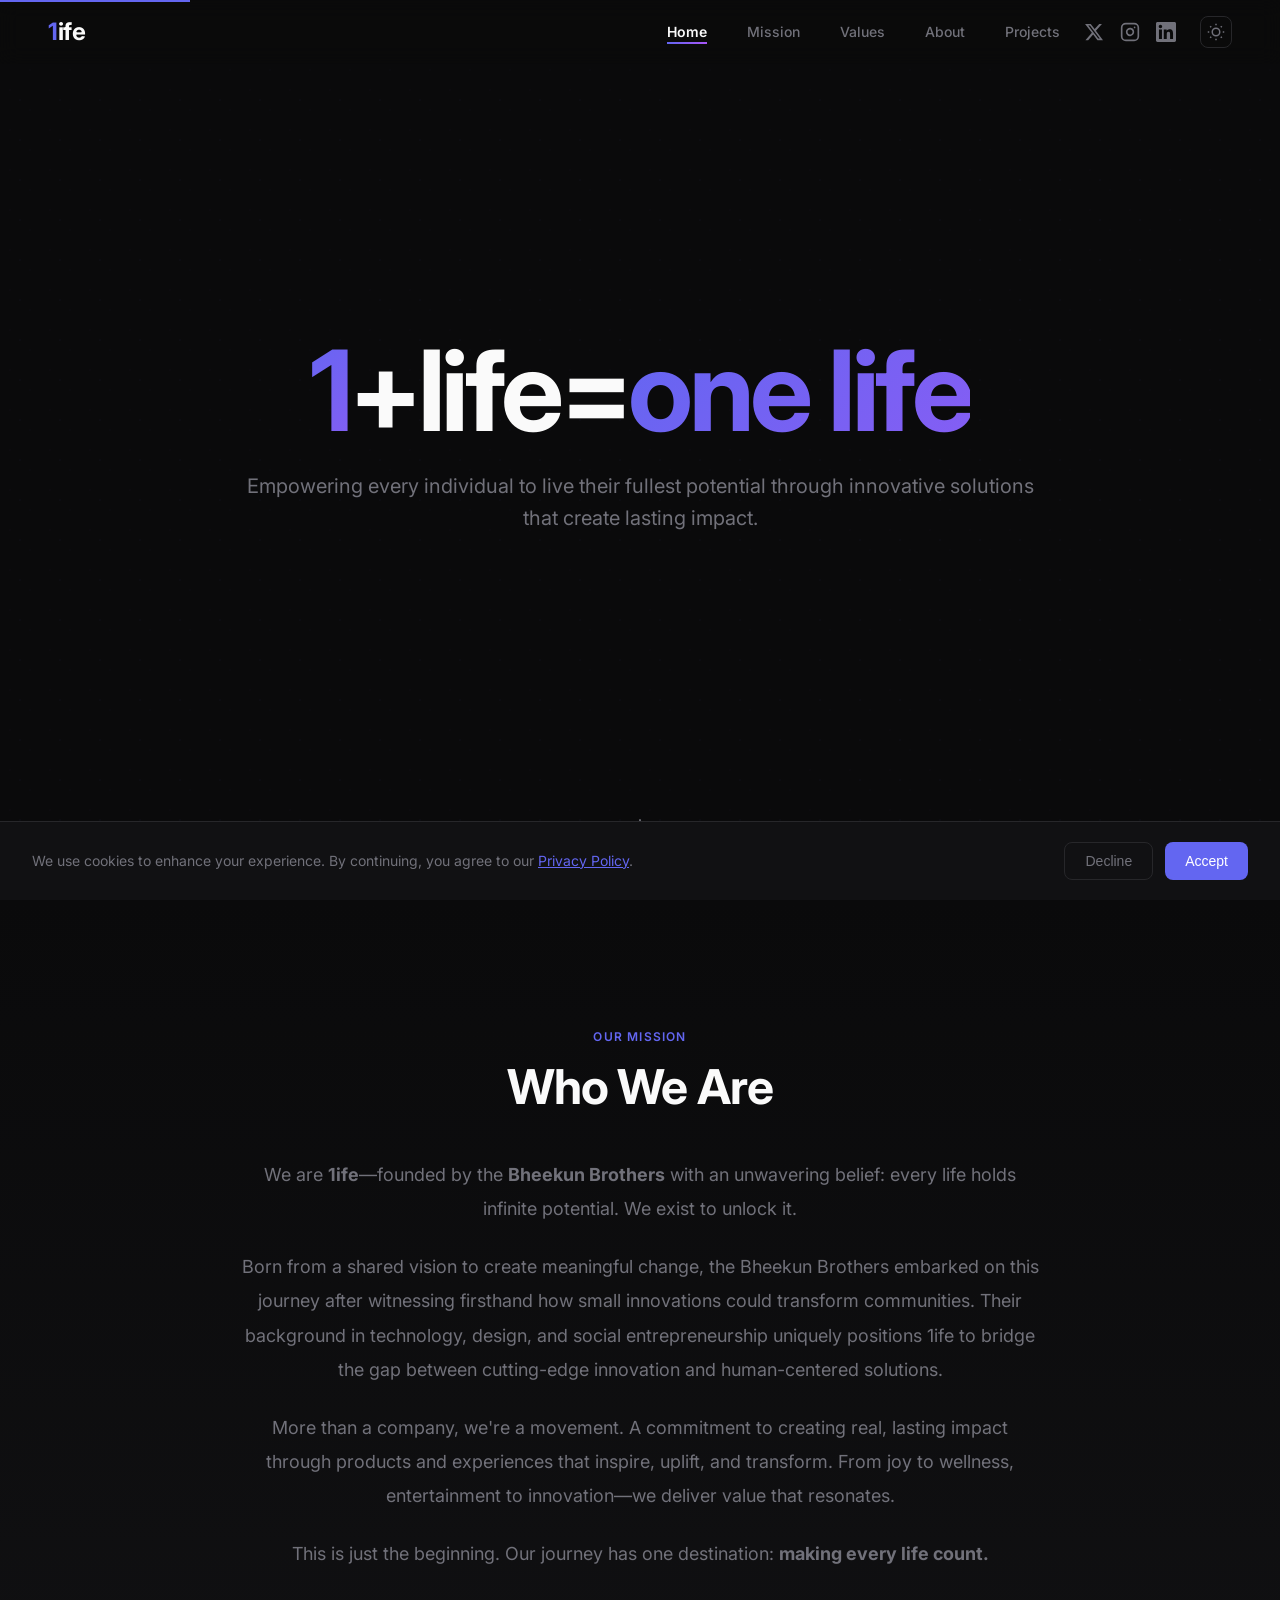
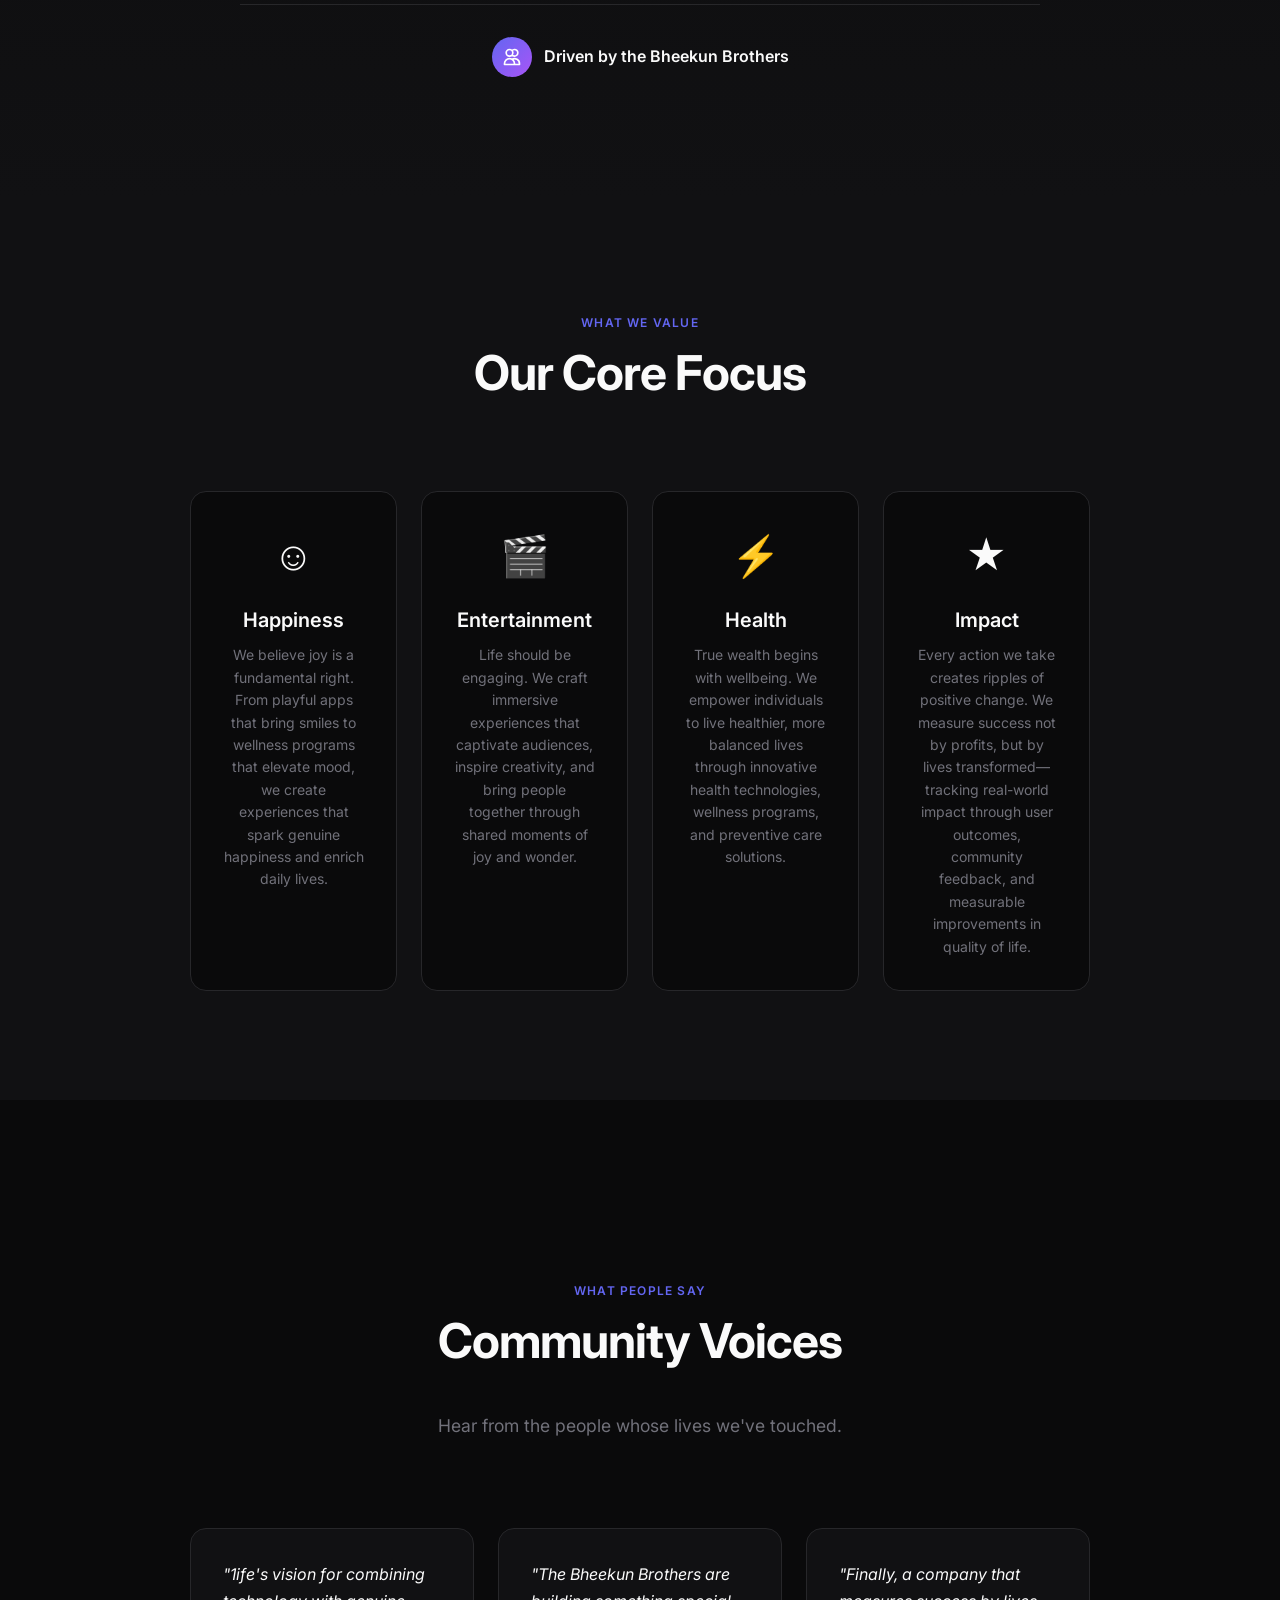
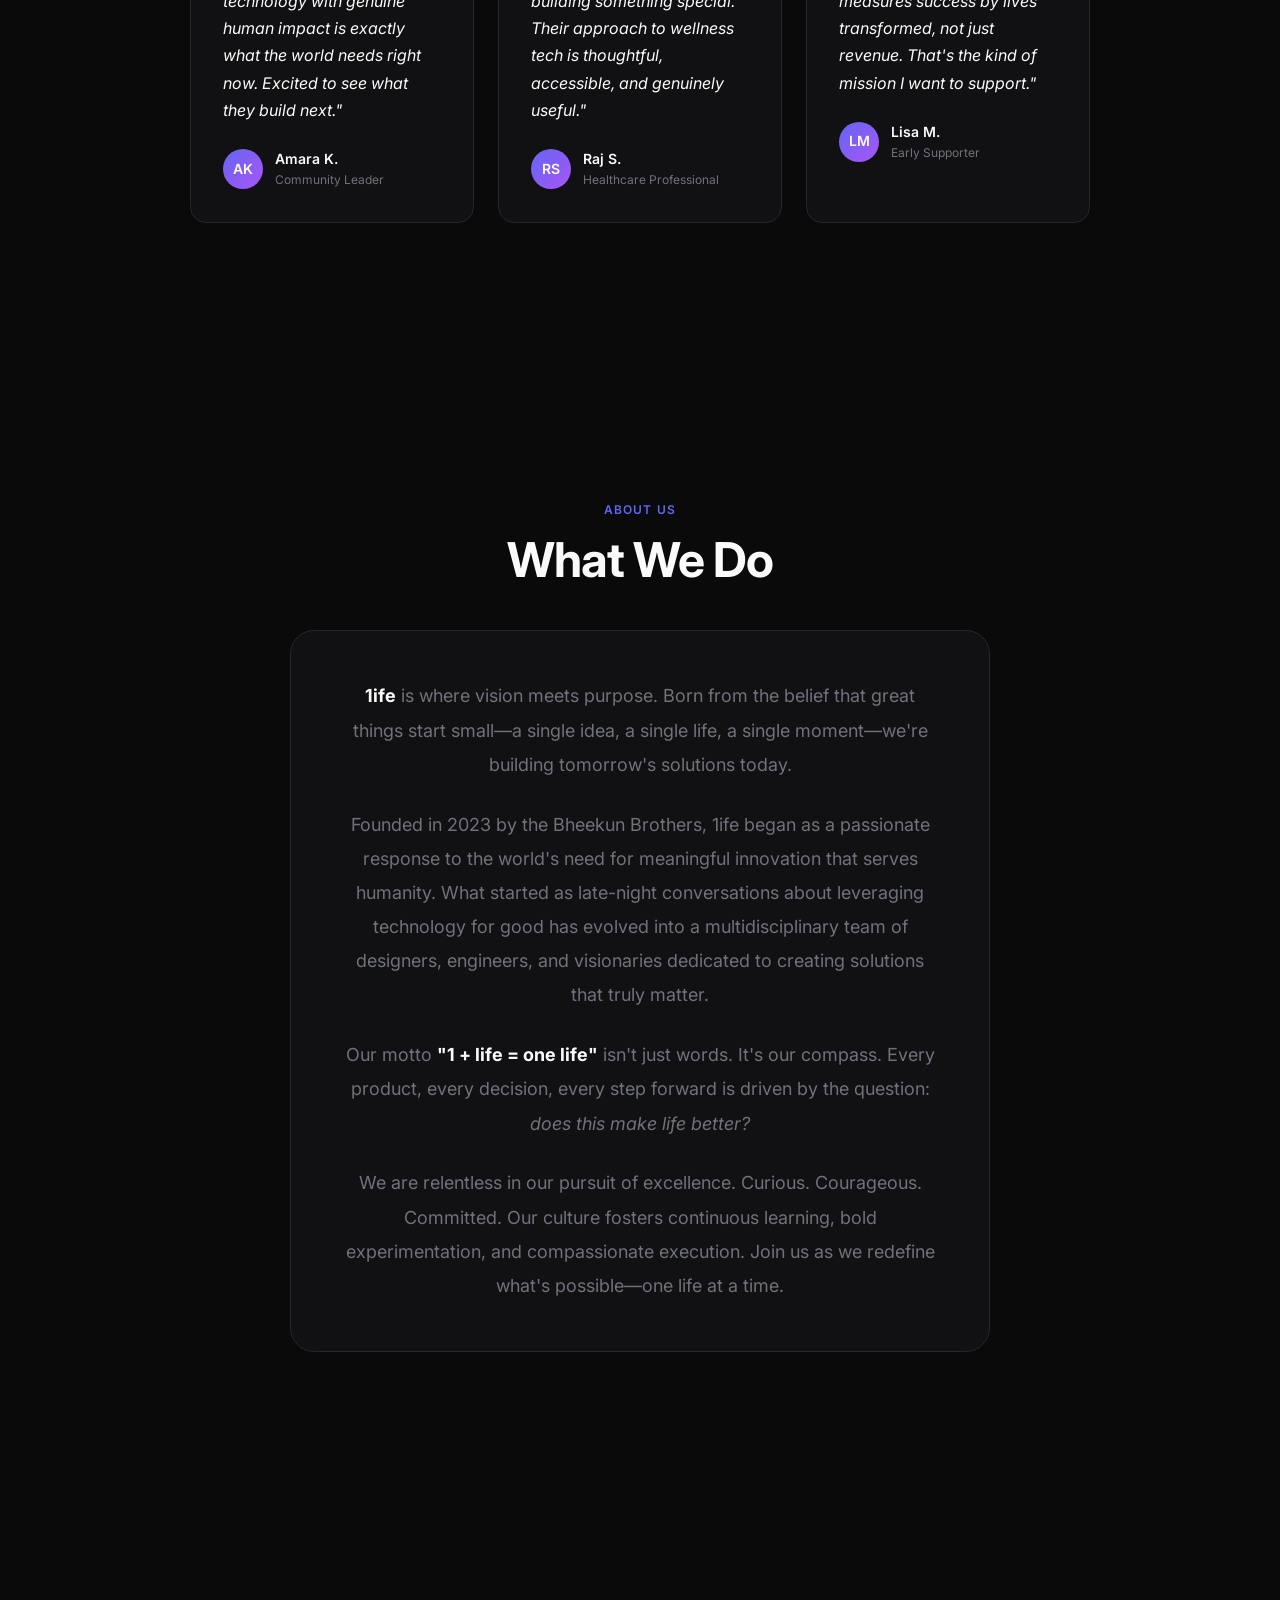
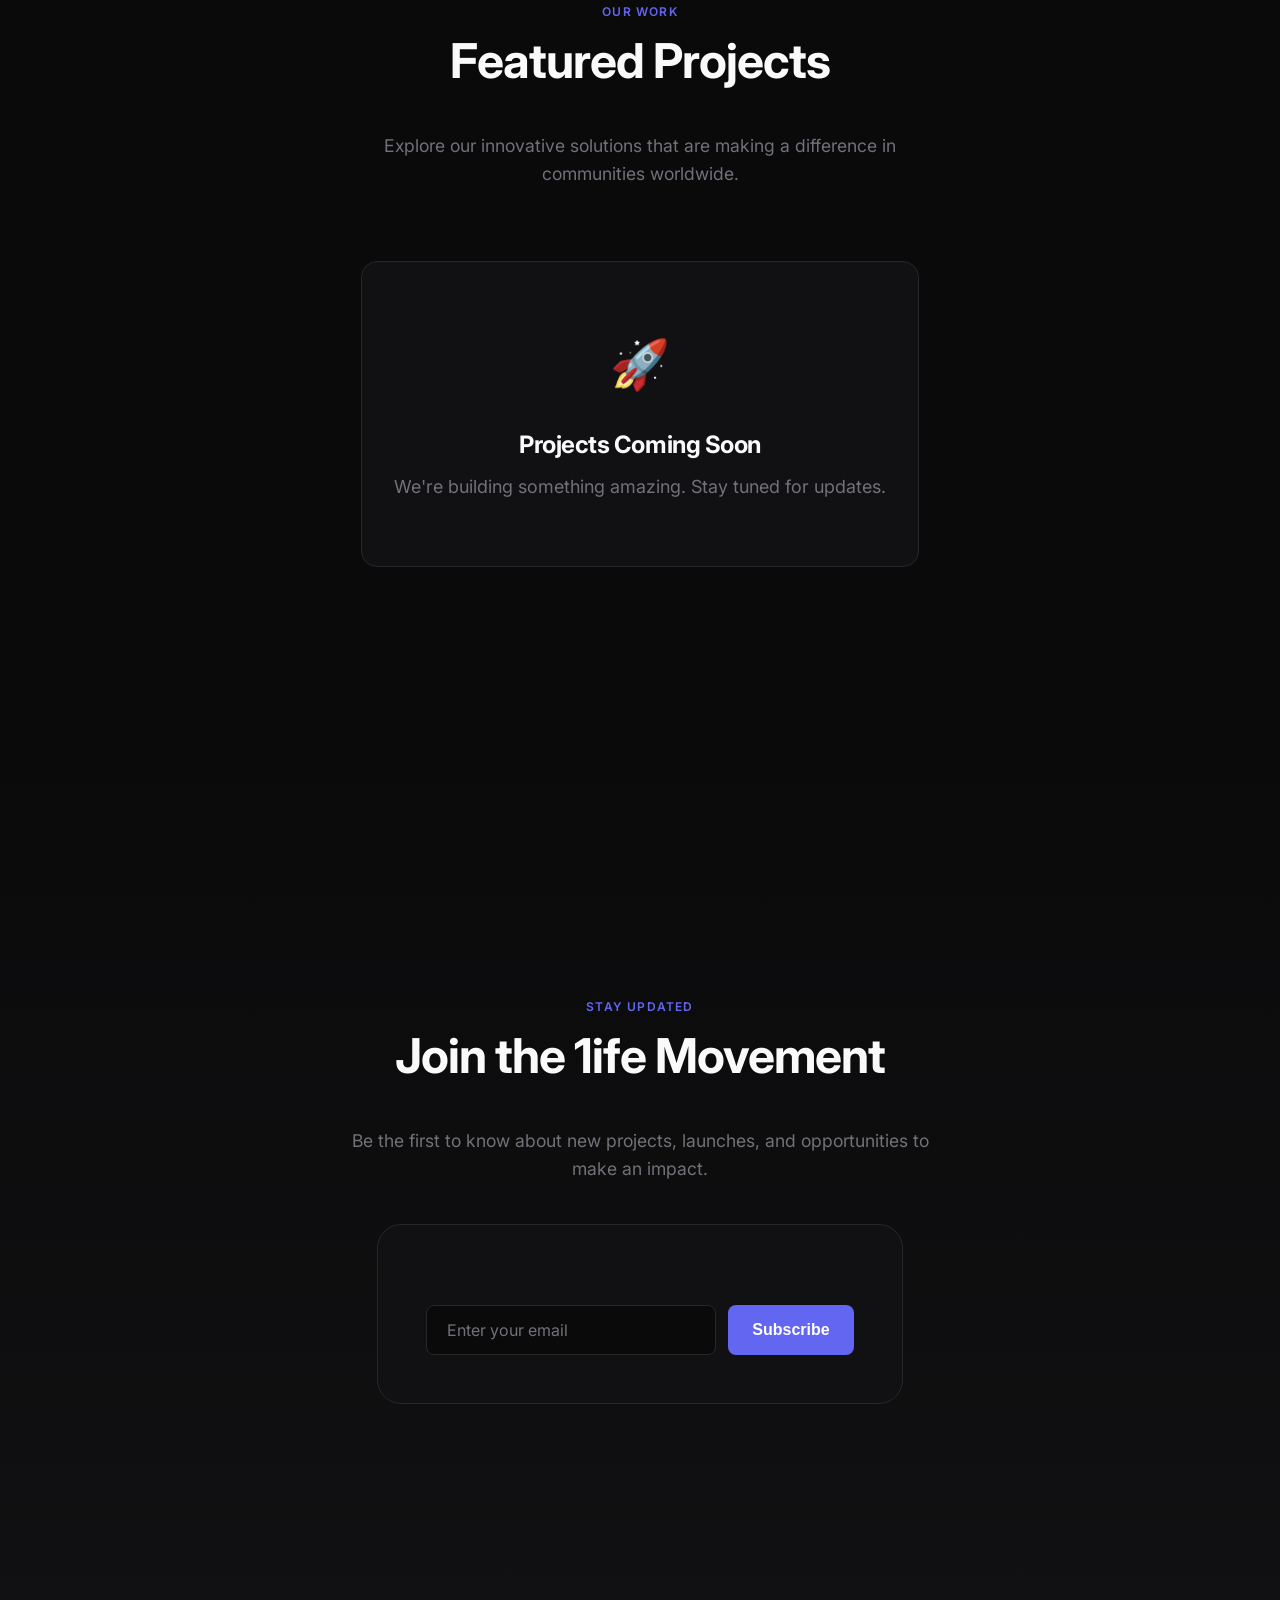
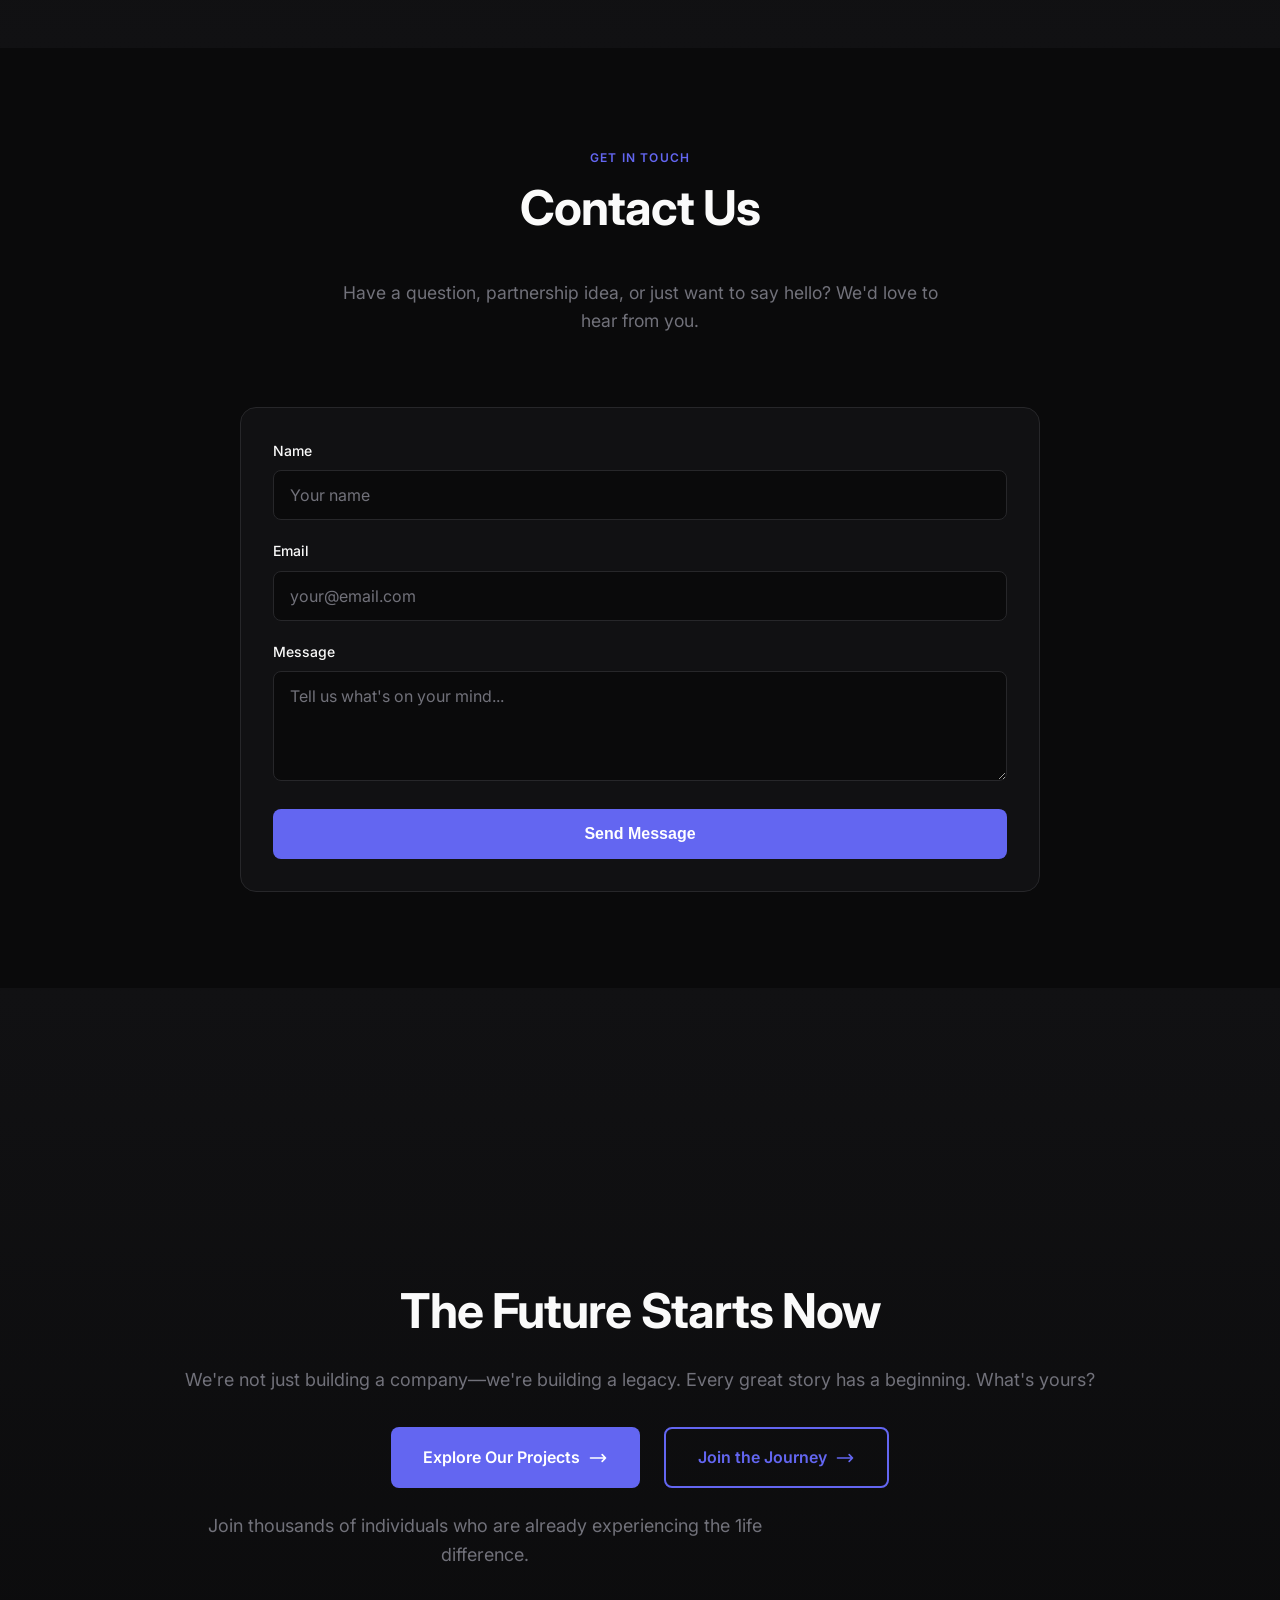
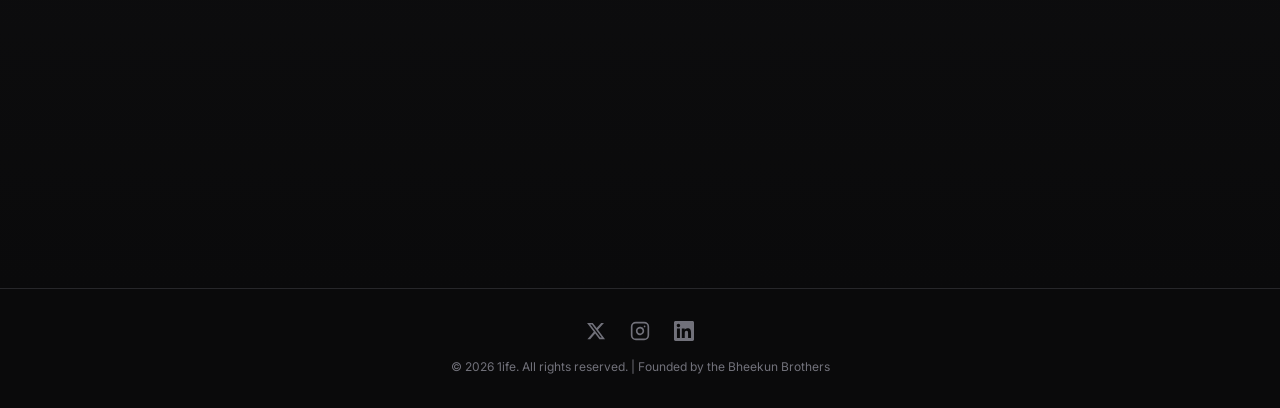
==== commit 3b88b8e4: "Add newsletter backend, contact form, OG image, PWA, cookie consent, light mode, and 404 page" ====
--- a/index.html
+++ b/index.html
@@ -12,33 +12,29 @@
     <meta name="apple-mobile-web-app-status-bar-style" content="black-translucent">
     <meta name="apple-mobile-web-app-title" content="1ife">
 
-    <!-- Favicon -->
+    <link rel="manifest" href="/manifest.json">
     <link rel="icon" type="image/svg+xml" href="data:image/svg+xml,<svg xmlns='http://www.w3.org/2000/svg' viewBox='0 0 100 100'><text y='.9em' font-size='90'>🔑</text></svg>">
 
-    <!-- Open Graph -->
     <meta property="og:type" content="website">
     <meta property="og:url" content="https://1ife.com/">
     <meta property="og:title" content="1ife - 1+life=one life">
     <meta property="og:description" content="Building meaningful solutions in happiness, entertainment, health, and impact. Founded by the Bheekun Brothers.">
-    <meta property="og:image" content="https://1ife.com/og-image.png">
+    <meta property="og:image" content="/og-image.svg">
     <meta property="og:site_name" content="1ife">
 
-    <!-- Twitter Card -->
     <meta name="twitter:card" content="summary_large_image">
     <meta name="twitter:url" content="https://1ife.com/">
     <meta name="twitter:title" content="1ife - 1+life=one life">
     <meta name="twitter:description" content="Building meaningful solutions in happiness, entertainment, health, and impact.">
-    <meta name="twitter:image" content="https://1ife.com/og-image.png">
+    <meta name="twitter:image" content="/og-image.svg">
 
     <title>1ife - 1+life=one life</title>
     <link rel="preconnect" href="https://fonts.googleapis.com">
     <link rel="preconnect" href="https://fonts.gstatic.com" crossorigin>
     <link href="https://fonts.googleapis.com/css2?family=Inter:wght@300;400;500;600;700&display=swap" rel="stylesheet">
 
-    <!-- Plausible Analytics (replace DOMAIN with your actual domain) -->
-    <script defer data-domain="1ife.com" src="https://plausible.io/js/script.js"></script>
-
-    <!-- Structured Data -->
+    <script src="/sw.js"></script>
+
     <script type="application/ld+json">
     {
         "@context": "https://schema.org",
@@ -47,12 +43,7 @@
         "url": "https://1ife.com",
         "logo": "https://1ife.com/logo.png",
         "description": "Building meaningful solutions in happiness, entertainment, health, and impact.",
-        "founder": [
-            {
-                "@type": "Person",
-                "name": "Bheekun Brothers"
-            }
-        ],
+        "founder": [{ "@type": "Person", "name": "Bheekun Brothers" }],
         "sameAs": [
             "https://twitter.com/1ife",
             "https://instagram.com/1ife",
@@ -67,35 +58,6 @@
     </script>
 
     <style>
-        .skip-link {
-            position: absolute;
-            top: -40px;
-            left: 0;
-            background: var(--accent);
-            color: white;
-            padding: 8px 16px;
-            text-decoration: none;
-            font-weight: 600;
-            z-index: 1000;
-            transition: top 0.2s;
-        }
-
-        .skip-link:focus {
-            top: 0;
-        }
-
-        :focus-visible {
-            outline: 2px solid var(--accent);
-            outline-offset: 2px;
-            border-radius: 4px;
-        }
-
-        * {
-            margin: 0;
-            padding: 0;
-            box-sizing: border-box;
-        }
-
         :root {
             --bg: #0a0a0b;
             --text: #fafafa;
@@ -107,869 +69,293 @@
             --success: #22c55e;
             --error: #ef4444;
             --nav-height: 64px;
-        }
-
-        html {
-            scroll-behavior: smooth;
-            scroll-padding-top: var(--nav-height);
-        }
+            --cookie-h: 0px;
+        }
+
+        [data-theme="light"] {
+            --bg: #fafafa;
+            --text: #0a0a0b;
+            --card-bg: #ffffff;
+            --border: #e4e4e7;
+            --muted: #71717a;
+        }
+
+        .skip-link {
+            position: absolute; top: -40px; left: 0;
+            background: var(--accent); color: white;
+            padding: 8px 16px; text-decoration: none;
+            font-weight: 600; z-index: 1000; transition: top 0.2s;
+        }
+        .skip-link:focus { top: 0; }
+
+        :focus-visible {
+            outline: 2px solid var(--accent);
+            outline-offset: 2px; border-radius: 4px;
+        }
+
+        * { margin: 0; padding: 0; box-sizing: border-box; }
+
+        html { scroll-behavior: smooth; scroll-padding-top: var(--nav-height); }
 
         body {
             font-family: 'Inter', -apple-system, BlinkMacSystemFont, sans-serif;
-            background: var(--bg);
-            color: var(--text);
-            min-height: 100vh;
-            line-height: 1.6;
+            background: var(--bg); color: var(--text);
+            min-height: 100vh; line-height: 1.6;
+            transition: background 0.3s, color 0.3s;
         }
 
         body::before {
-            content: '';
-            position: fixed;
-            top: 0;
-            left: 0;
-            width: 100%;
-            height: 100%;
+            content: ''; position: fixed; top: 0; left: 0;
+            width: 100%; height: 100%;
             background-image:
                 radial-gradient(circle at 50% 50%, rgba(99, 102, 241, 0.03) 1px, transparent 1px),
                 radial-gradient(circle at 25% 25%, rgba(168, 85, 247, 0.02) 1px, transparent 1px),
                 radial-gradient(circle at 75% 75%, rgba(99, 102, 241, 0.02) 1px, transparent 1px);
             background-size: 40px 40px;
-            pointer-events: none;
-            z-index: -1;
+            pointer-events: none; z-index: -1;
         }
 
         nav {
-            position: fixed;
-            top: 0;
-            left: 0;
-            right: 0;
-            display: flex;
-            justify-content: space-between;
-            align-items: center;
-            padding: 1.25rem 3rem;
+            position: fixed; top: 0; left: 0; right: 0;
+            display: flex; justify-content: space-between;
+            align-items: center; padding: 1.25rem 3rem;
             background: rgba(10, 10, 11, 0.9);
-            backdrop-filter: blur(10px);
-            z-index: 100;
+            backdrop-filter: blur(10px); z-index: 100;
             height: var(--nav-height);
-        }
-
-        .logo {
-            font-size: 1.5rem;
-            font-weight: 700;
-            letter-spacing: -0.02em;
-            transition: transform 0.2s ease, color 0.2s ease;
-            cursor: pointer;
-        }
-
-        .logo:hover {
-            transform: scale(1.05);
-        }
-
-        .logo span {
-            color: var(--accent);
-            transition: transform 0.2s ease;
-        }
-
-        .logo:hover span {
-            transform: scale(1.1);
-        }
-
-        .nav-links {
-            display: flex;
-            gap: 2.5rem;
-            list-style: none;
-            align-items: center;
-        }
+            transition: background 0.3s;
+        }
+
+        [data-theme="light"] nav { background: rgba(250, 250, 250, 0.9); }
+
+        .logo { font-size: 1.5rem; font-weight: 700; letter-spacing: -0.02em; cursor: pointer; }
+        .logo:hover { transform: scale(1.05); }
+        .logo span { color: var(--accent); transition: transform 0.2s; }
+        .logo:hover span { transform: scale(1.1); }
+
+        .nav-right { display: flex; align-items: center; gap: 1.5rem; }
+
+        .nav-links { display: flex; gap: 2.5rem; list-style: none; align-items: center; }
 
         .nav-links a {
-            color: var(--muted);
-            text-decoration: none;
-            font-size: 0.875rem;
-            font-weight: 500;
-            transition: color 0.2s;
-            position: relative;
-        }
-
+            color: var(--muted); text-decoration: none;
+            font-size: 0.875rem; font-weight: 500;
+            transition: color 0.2s; position: relative;
+        }
         .nav-links a::after {
-            content: '';
-            position: absolute;
-            bottom: -4px;
-            left: 0;
-            width: 0%;
-            height: 2px;
+            content: ''; position: absolute; bottom: -4px; left: 0;
+            width: 0%; height: 2px;
             background: linear-gradient(90deg, var(--accent), #a855f7);
-            transition: width 0.3s ease;
-        }
-
-        .nav-links a:hover,
-        .nav-links a.active {
-            color: var(--text);
-        }
-
-        .nav-links a.active {
-            font-weight: 600;
-        }
-
-        .nav-links a:hover::after,
-        .nav-links a.active::after {
-            width: 100%;
-        }
-
-        .nav-social {
-            display: flex;
-            gap: 1rem;
-            align-items: center;
-        }
-
-        .nav-social a {
-            color: var(--muted);
-            transition: color 0.2s;
-            display: flex;
-        }
-
-        .nav-social a:hover {
-            color: var(--text);
-        }
-
-        .nav-social svg {
-            width: 20px;
-            height: 20px;
-        }
+            transition: width 0.3s;
+        }
+        .nav-links a:hover, .nav-links a.active { color: var(--text); }
+        .nav-links a.active { font-weight: 600; }
+        .nav-links a:hover::after, .nav-links a.active::after { width: 100%; }
+
+        .nav-social { display: flex; gap: 1rem; align-items: center; }
+        .nav-social a { color: var(--muted); transition: color 0.2s; display: flex; }
+        .nav-social a:hover { color: var(--text); }
+        .nav-social svg { width: 20px; height: 20px; }
+
+        .theme-toggle {
+            background: none; border: 1px solid var(--border);
+            border-radius: 8px; padding: 6px; cursor: pointer;
+            color: var(--muted); display: flex; transition: color 0.2s, border-color 0.2s;
+        }
+        .theme-toggle:hover { color: var(--text); border-color: var(--accent); }
+        .theme-toggle svg { width: 18px; height: 18px; }
 
         .hamburger {
-            display: none;
-            flex-direction: column;
-            gap: 5px;
-            background: none;
-            border: none;
-            cursor: pointer;
-            padding: 4px;
-            z-index: 101;
-        }
-
+            display: none; flex-direction: column; gap: 5px;
+            background: none; border: none; cursor: pointer;
+            padding: 4px; z-index: 101;
+        }
         .hamburger span {
-            display: block;
-            width: 24px;
-            height: 2px;
-            background: var(--text);
-            transition: transform 0.3s ease, opacity 0.3s ease;
-            border-radius: 2px;
-        }
-
-        .hamburger.active span:nth-child(1) {
-            transform: translateY(7px) rotate(45deg);
-        }
-
-        .hamburger.active span:nth-child(2) {
-            opacity: 0;
-        }
-
-        .hamburger.active span:nth-child(3) {
-            transform: translateY(-7px) rotate(-45deg);
-        }
+            display: block; width: 24px; height: 2px;
+            background: var(--text); border-radius: 2px;
+            transition: transform 0.3s, opacity 0.3s;
+        }
+        .hamburger.active span:nth-child(1) { transform: translateY(7px) rotate(45deg); }
+        .hamburger.active span:nth-child(2) { opacity: 0; }
+        .hamburger.active span:nth-child(3) { transform: translateY(-7px) rotate(-45deg); }
 
         .mobile-menu {
-            display: none;
-            position: fixed;
-            top: var(--nav-height);
-            left: 0;
-            right: 0;
-            background: rgba(10, 10, 11, 0.98);
-            backdrop-filter: blur(10px);
-            padding: 2rem;
-            z-index: 99;
-            flex-direction: column;
-            gap: 1.5rem;
+            display: none; position: fixed; top: var(--nav-height);
+            left: 0; right: 0; background: rgba(10, 10, 11, 0.98);
+            backdrop-filter: blur(10px); padding: 2rem; z-index: 99;
+            flex-direction: column; gap: 1.5rem;
             border-bottom: 1px solid var(--border);
         }
-
-        .mobile-menu.active {
-            display: flex;
-        }
-
-        .mobile-menu a {
-            color: var(--muted);
-            text-decoration: none;
-            font-size: 1.125rem;
-            font-weight: 500;
-            padding: 0.5rem 0;
-            transition: color 0.2s;
-        }
-
-        .mobile-menu a:hover,
-        .mobile-menu a.active {
-            color: var(--text);
-        }
-
-        .mobile-menu .mobile-social {
-            display: flex;
-            gap: 1.5rem;
-            margin-top: 1rem;
-            padding-top: 1rem;
-            border-top: 1px solid var(--border);
-        }
-
-        .mobile-menu .mobile-social a {
-            color: var(--muted);
-            display: flex;
-            padding: 0;
-        }
-
-        .mobile-menu .mobile-social a:hover {
-            color: var(--text);
-        }
-
-        .mobile-menu .mobile-social svg {
-            width: 24px;
-            height: 24px;
-        }
-
-        section {
-            min-height: 100vh;
-            display: flex;
-            flex-direction: column;
-            justify-content: center;
-            align-items: center;
-            padding: 6rem 2rem;
-        }
-
-        .animate-on-scroll {
-            opacity: 0;
-            transform: translateY(30px);
-            transition: opacity 0.6s ease, transform 0.6s ease;
-        }
-
-        .animate-on-scroll.visible {
-            opacity: 1;
-            transform: translateY(0);
-        }
-
+        .mobile-menu.active { display: flex; }
+        .mobile-menu a { color: var(--muted); text-decoration: none; font-size: 1.125rem; font-weight: 500; padding: 0.5rem 0; transition: color 0.2s; }
+        .mobile-menu a:hover, .mobile-menu a.active { color: var(--text); }
+        .mobile-menu .mobile-social { display: flex; gap: 1.5rem; margin-top: 1rem; padding-top: 1rem; border-top: 1px solid var(--border); }
+        .mobile-menu .mobile-social a { color: var(--muted); display: flex; padding: 0; }
+        .mobile-menu .mobile-social a:hover { color: var(--text); }
+        .mobile-menu .mobile-social svg { width: 24px; height: 24px; }
+
+        section { min-height: 100vh; display: flex; flex-direction: column; justify-content: center; align-items: center; padding: 6rem 2rem; }
+
+        .animate-on-scroll { opacity: 0; transform: translateY(30px); transition: opacity 0.6s ease, transform 0.6s ease; }
+        .animate-on-scroll.visible { opacity: 1; transform: translateY(0); }
         .animate-on-scroll.delay-1 { transition-delay: 0.1s; }
         .animate-on-scroll.delay-2 { transition-delay: 0.2s; }
         .animate-on-scroll.delay-3 { transition-delay: 0.3s; }
         .animate-on-scroll.delay-4 { transition-delay: 0.4s; }
 
-        /* Hero Section */
-        #hero {
-            text-align: center;
-        }
-
-        .hero-content {
-            max-width: 800px;
-        }
-
-        h1 {
-            font-size: clamp(3rem, 12vw, 7rem);
-            font-weight: 700;
-            letter-spacing: -0.04em;
-            line-height: 1;
-            margin-bottom: 1.5rem;
-        }
-
-        h1 span {
-            background: linear-gradient(135deg, var(--accent), #a855f7);
-            -webkit-background-clip: text;
-            -webkit-text-fill-color: transparent;
-            background-clip: text;
-            background-size: 200% 200%;
-            animation: gradientShift 5s ease infinite;
-        }
-
-        @keyframes gradientShift {
-            0% { background-position: 0% 50%; }
-            50% { background-position: 100% 50%; }
-            100% { background-position: 0% 50%; }
-        }
-
-        .subtitle {
-            font-size: 1.25rem;
-            color: var(--muted);
-            margin-bottom: 2rem;
-        }
+        #hero { text-align: center; }
+        .hero-content { max-width: 800px; }
+
+        h1 { font-size: clamp(3rem, 12vw, 7rem); font-weight: 700; letter-spacing: -0.04em; line-height: 1; margin-bottom: 1.5rem; }
+        h1 span { background: linear-gradient(135deg, var(--accent), #a855f7); -webkit-background-clip: text; -webkit-text-fill-color: transparent; background-clip: text; background-size: 200% 200%; animation: gradientShift 5s ease infinite; }
+        @keyframes gradientShift { 0% { background-position: 0% 50%; } 50% { background-position: 100% 50%; } 100% { background-position: 0% 50%; } }
+
+        .subtitle { font-size: 1.25rem; color: var(--muted); margin-bottom: 2rem; }
 
         .scroll-indicator {
-            position: absolute;
-            bottom: 2rem;
-            display: flex;
-            flex-direction: column;
-            align-items: center;
-            gap: 0.5rem;
-            color: var(--muted);
-            font-size: 0.75rem;
-            animation: bounce 2s infinite, pulse 3s ease-in-out infinite;
-            opacity: 0.9;
-            transition: opacity 0.3s ease;
-        }
-
-        .scroll-indicator.hidden {
-            opacity: 0;
-            pointer-events: none;
-        }
-
-        .scroll-indicator svg {
-            animation: bounce 2s infinite;
-        }
-
-        @keyframes pulse {
-            0%, 100% { opacity: 0.7; }
-            50% { opacity: 1; }
-        }
-
-        @keyframes bounce {
-            0%, 100% { transform: translateY(0); }
-            50% { transform: translateY(10px); }
-        }
-
-        /* Mission Section */
-        #mission {
-            background: linear-gradient(180deg, var(--bg) 0%, var(--card-bg) 100%);
-        }
-
-        .section-content {
-            max-width: 800px;
-            text-align: center;
-        }
-
-        .section-label {
-            font-size: 0.75rem;
-            font-weight: 600;
-            letter-spacing: 0.1em;
-            text-transform: uppercase;
-            color: var(--accent);
-            margin-bottom: 1rem;
-        }
-
-        h2 {
-            font-size: clamp(2rem, 5vw, 3rem);
-            font-weight: 700;
-            letter-spacing: -0.02em;
-            margin-bottom: 2rem;
-        }
-
-        .mission-text {
-            font-size: 1.125rem;
-            color: var(--muted);
-            line-height: 1.9;
-            margin-bottom: 1.5rem;
-        }
-
-        .founders {
-            display: flex;
-            align-items: center;
-            justify-content: center;
-            gap: 0.75rem;
-            margin-top: 2rem;
-            padding-top: 2rem;
-            border-top: 1px solid var(--border);
-        }
-
-        .founders-icon {
-            width: 40px;
-            height: 40px;
-            background: linear-gradient(135deg, var(--accent), #a855f7);
-            border-radius: 50%;
-            display: flex;
-            align-items: center;
-            justify-content: center;
-            transition: transform 0.3s ease, box-shadow 0.3s ease;
-        }
-
-        .founders-icon:hover {
-            transform: scale(1.1);
-            box-shadow: 0 8px 16px rgba(99, 102, 241, 0.3);
-        }
-
-        .founders-icon svg {
-            width: 20px;
-            height: 20px;
-            color: white;
-            transition: transform 0.3s ease;
-        }
-
-        .founders-icon:hover svg {
-            transform: rotate(5deg) scale(1.1);
-        }
-
-        .founders span {
-            font-weight: 600;
-        }
-
-        /* Values Section */
-        #values {
-            background: var(--card-bg);
-        }
-
-        .values-grid {
-            display: grid;
-            grid-template-columns: repeat(auto-fit, minmax(200px, 1fr));
-            gap: 1.5rem;
-            max-width: 900px;
-            width: 100%;
-            margin-top: 3rem;
-        }
-
-        .value-card {
-            background: var(--bg);
-            border: 1px solid var(--border);
-            border-radius: 16px;
-            padding: 2rem;
-            text-align: center;
-            transition: border-color 0.3s, transform 0.3s;
-        }
-
-        .value-card:hover {
-            border-color: var(--accent);
-            transform: translateY(-4px);
-        }
-
-        .value-icon {
-            font-size: 2.5rem;
-            margin-bottom: 1rem;
-            display: block;
-            transition: transform 0.3s ease;
-        }
-
-        .value-card:hover .value-icon {
-            transform: scale(1.1);
-            color: var(--accent);
-        }
-
-        .value-card h3 {
-            font-size: 1.25rem;
-            font-weight: 600;
-            margin-bottom: 0.5rem;
-        }
-
-        .value-card p {
-            font-size: 0.875rem;
-            color: var(--muted);
-        }
-
-        /* Testimonials Section */
-        #testimonials {
-            background: var(--bg);
-        }
-
-        .testimonials-grid {
-            display: grid;
-            grid-template-columns: repeat(auto-fit, minmax(280px, 1fr));
-            gap: 1.5rem;
-            max-width: 900px;
-            width: 100%;
-            margin-top: 3rem;
-        }
-
-        .testimonial-card {
-            background: var(--card-bg);
-            border: 1px solid var(--border);
-            border-radius: 16px;
-            padding: 2rem;
-            transition: border-color 0.3s, transform 0.3s;
-        }
-
-        .testimonial-card:hover {
-            border-color: var(--accent);
-            transform: translateY(-4px);
-        }
-
-        .testimonial-text {
-            font-size: 1rem;
-            color: var(--text);
-            line-height: 1.7;
-            margin-bottom: 1.5rem;
-            font-style: italic;
-        }
-
-        .testimonial-author {
-            display: flex;
-            align-items: center;
-            gap: 0.75rem;
-        }
-
-        .testimonial-avatar {
-            width: 40px;
-            height: 40px;
-            border-radius: 50%;
-            background: linear-gradient(135deg, var(--accent), #a855f7);
-            display: flex;
-            align-items: center;
-            justify-content: center;
-            font-weight: 600;
-            font-size: 0.875rem;
-        }
-
-        .testimonial-name {
-            font-weight: 600;
-            font-size: 0.875rem;
-        }
-
-        .testimonial-role {
-            font-size: 0.75rem;
-            color: var(--muted);
-        }
-
-        /* About Section */
-        #about {
-            text-align: center;
-        }
-
-        .about-box {
-            background: var(--card-bg);
-            border: 1px solid var(--border);
-            border-radius: 24px;
-            padding: 3rem;
-            max-width: 700px;
-        }
-
-        .about-box p {
-            font-size: 1.125rem;
-            color: var(--muted);
-            line-height: 1.9;
-        }
-
-        .about-box strong {
-            color: var(--text);
-        }
-
-        /* Projects Section */
-        #projects {
-            background: var(--bg);
-        }
-
-        .coming-soon {
-            text-align: center;
-            padding: 4rem 2rem;
-            background: var(--card-bg);
-            border: 1px solid var(--border);
-            border-radius: 16px;
-            margin: 2rem 0;
-            transition: all 0.3s ease;
-            max-width: 600px;
-        }
-
-        .coming-soon:hover {
-            border-color: var(--accent);
-            transform: translateY(-4px);
-            box-shadow: 0 8px 16px rgba(0, 0, 0, 0.2);
-        }
-
-        .coming-soon-icon {
-            font-size: 3rem;
-            margin-bottom: 1.5rem;
-            display: block;
-            transition: transform 0.3s ease;
-        }
-
-        .coming-soon:hover .coming-soon-icon {
-            transform: scale(1.1) rotate(5deg);
-        }
-
-        .coming-soon h2 {
-            font-size: 1.5rem;
-            margin-bottom: 0.5rem;
-        }
-
-        .coming-soon p {
-            color: var(--muted);
-            font-size: 1.125rem;
-            max-width: 600px;
-            margin: 0 auto;
-            line-height: 1.6;
-        }
-
-        /* Newsletter Section */
-        #newsletter {
-            background: linear-gradient(180deg, var(--bg) 0%, var(--card-bg) 100%);
-        }
-
-        .newsletter-box {
-            background: var(--card-bg);
-            border: 1px solid var(--border);
-            border-radius: 24px;
-            padding: 3rem;
-            max-width: 600px;
-            text-align: center;
-        }
-
-        .newsletter-form {
-            display: flex;
-            gap: 0.75rem;
-            margin-top: 2rem;
-        }
-
-        .newsletter-input {
-            flex: 1;
-            padding: 0.875rem 1.25rem;
-            border: 1px solid var(--border);
-            border-radius: 8px;
-            background: var(--bg);
-            color: var(--text);
-            font-size: 1rem;
-            font-family: inherit;
-            transition: border-color 0.2s;
-        }
-
-        .newsletter-input::placeholder {
-            color: var(--muted);
-        }
-
-        .newsletter-input:focus {
-            outline: none;
-            border-color: var(--accent);
-        }
-
-        .newsletter-btn {
-            padding: 0.875rem 1.5rem;
-            background: var(--accent);
-            color: white;
-            border: none;
-            border-radius: 8px;
-            font-weight: 600;
-            font-size: 1rem;
-            cursor: pointer;
-            transition: background 0.2s, transform 0.2s;
-            white-space: nowrap;
-        }
-
-        .newsletter-btn:hover {
-            background: var(--accent-hover);
-            transform: translateY(-2px);
-        }
-
-        .newsletter-btn:disabled {
-            opacity: 0.6;
-            cursor: not-allowed;
-            transform: none;
-        }
-
-        .newsletter-success {
-            display: none;
-            align-items: center;
-            gap: 0.5rem;
-            color: var(--success);
-            font-weight: 500;
-            margin-top: 1rem;
-            justify-content: center;
-        }
-
-        .newsletter-success.show {
-            display: flex;
-        }
-
-        .newsletter-error {
-            display: none;
-            color: var(--error);
-            font-size: 0.875rem;
-            margin-top: 0.5rem;
-        }
-
-        .newsletter-error.show {
-            display: block;
-        }
-
-        /* CTA Section */
-        #cta {
-            background: linear-gradient(180deg, var(--card-bg) 0%, var(--bg) 100%);
-        }
-
-        .cta-box {
-            text-align: center;
-        }
-
-        .cta-box h2 {
-            margin-bottom: 1rem;
-        }
-
-        .cta-box p {
-            color: var(--muted);
-            margin-bottom: 2rem;
-            font-size: 1.125rem;
-        }
-
-        .cta-button {
-            display: inline-flex;
-            align-items: center;
-            gap: 0.5rem;
-            background: var(--accent);
-            color: white;
-            padding: 1rem 2rem;
-            border-radius: 8px;
-            text-decoration: none;
-            font-weight: 600;
-            font-size: 1rem;
-            transition: background 0.2s, transform 0.2s;
-            position: relative;
-            overflow: hidden;
-        }
-
-        .cta-button::after {
-            content: '';
-            position: absolute;
-            top: -50%;
-            left: -50%;
-            width: 200%;
-            height: 200%;
-            background: radial-gradient(circle, rgba(255,255,255,0.1) 0%, transparent 60%);
-            transform: rotate(30deg);
-            transition: transform 0.5s ease;
-            opacity: 0;
-        }
-
-        .cta-button:hover::after {
-            opacity: 1;
-            transform: rotate(30deg) translate(50%, 50%);
-        }
-
-        .cta-button:hover {
-            background: var(--accent-hover);
-            transform: translateY(-2px);
-        }
-
-        .cta-button svg {
-            width: 20px;
-            height: 20px;
-        }
-
-        .cta-button.secondary {
-            background: transparent;
-            color: var(--accent);
-            border: 2px solid var(--accent);
-        }
-
-        .cta-button.secondary:hover {
-            background: var(--accent);
-            color: white;
-        }
-
-        .cta-buttons {
-            display: flex;
-            gap: 1.5rem;
-            justify-content: center;
+            position: absolute; bottom: 2rem; display: flex; flex-direction: column;
+            align-items: center; gap: 0.5rem; color: var(--muted); font-size: 0.75rem;
+            animation: bounce 2s infinite, pulse 3s ease-in-out infinite; opacity: 0.9;
+            transition: opacity 0.3s;
+        }
+        .scroll-indicator.hidden { opacity: 0; pointer-events: none; }
+        .scroll-indicator svg { animation: bounce 2s infinite; }
+        @keyframes pulse { 0%, 100% { opacity: 0.7; } 50% { opacity: 1; } }
+        @keyframes bounce { 0%, 100% { transform: translateY(0); } 50% { transform: translateY(10px); } }
+
+        #mission { background: linear-gradient(180deg, var(--bg) 0%, var(--card-bg) 100%); }
+        .section-content { max-width: 800px; text-align: center; }
+        .section-label { font-size: 0.75rem; font-weight: 600; letter-spacing: 0.1em; text-transform: uppercase; color: var(--accent); margin-bottom: 1rem; }
+        h2 { font-size: clamp(2rem, 5vw, 3rem); font-weight: 700; letter-spacing: -0.02em; margin-bottom: 2rem; }
+        .mission-text { font-size: 1.125rem; color: var(--muted); line-height: 1.9; margin-bottom: 1.5rem; }
+        .founders { display: flex; align-items: center; justify-content: center; gap: 0.75rem; margin-top: 2rem; padding-top: 2rem; border-top: 1px solid var(--border); }
+        .founders-icon { width: 40px; height: 40px; background: linear-gradient(135deg, var(--accent), #a855f7); border-radius: 50%; display: flex; align-items: center; justify-content: center; transition: transform 0.3s, box-shadow 0.3s; }
+        .founders-icon:hover { transform: scale(1.1); box-shadow: 0 8px 16px rgba(99, 102, 241, 0.3); }
+        .founders-icon svg { width: 20px; height: 20px; color: white; }
+        .founders span { font-weight: 600; }
+
+        #values { background: var(--card-bg); }
+        .values-grid { display: grid; grid-template-columns: repeat(auto-fit, minmax(200px, 1fr)); gap: 1.5rem; max-width: 900px; width: 100%; margin-top: 3rem; }
+        .value-card { background: var(--bg); border: 1px solid var(--border); border-radius: 16px; padding: 2rem; text-align: center; transition: border-color 0.3s, transform 0.3s; }
+        .value-card:hover { border-color: var(--accent); transform: translateY(-4px); }
+        .value-icon { font-size: 2.5rem; margin-bottom: 1rem; display: block; transition: transform 0.3s; }
+        .value-card:hover .value-icon { transform: scale(1.1); }
+        .value-card h3 { font-size: 1.25rem; font-weight: 600; margin-bottom: 0.5rem; }
+        .value-card p { font-size: 0.875rem; color: var(--muted); }
+
+        #testimonials { background: var(--bg); }
+        .testimonials-grid { display: grid; grid-template-columns: repeat(auto-fit, minmax(280px, 1fr)); gap: 1.5rem; max-width: 900px; width: 100%; margin-top: 3rem; }
+        .testimonial-card { background: var(--card-bg); border: 1px solid var(--border); border-radius: 16px; padding: 2rem; transition: border-color 0.3s, transform 0.3s; }
+        .testimonial-card:hover { border-color: var(--accent); transform: translateY(-4px); }
+        .testimonial-text { font-size: 1rem; color: var(--text); line-height: 1.7; margin-bottom: 1.5rem; font-style: italic; }
+        .testimonial-author { display: flex; align-items: center; gap: 0.75rem; }
+        .testimonial-avatar { width: 40px; height: 40px; border-radius: 50%; background: linear-gradient(135deg, var(--accent), #a855f7); display: flex; align-items: center; justify-content: center; font-weight: 600; font-size: 0.875rem; }
+        .testimonial-name { font-weight: 600; font-size: 0.875rem; }
+        .testimonial-role { font-size: 0.75rem; color: var(--muted); }
+
+        #about { text-align: center; }
+        .about-box { background: var(--card-bg); border: 1px solid var(--border); border-radius: 24px; padding: 3rem; max-width: 700px; transition: background 0.3s; }
+        .about-box p { font-size: 1.125rem; color: var(--muted); line-height: 1.9; }
+        .about-box strong { color: var(--text); }
+
+        #projects { background: var(--bg); }
+        .coming-soon { text-align: center; padding: 4rem 2rem; background: var(--card-bg); border: 1px solid var(--border); border-radius: 16px; margin: 2rem 0; transition: all 0.3s; max-width: 600px; }
+        .coming-soon:hover { border-color: var(--accent); transform: translateY(-4px); box-shadow: 0 8px 16px rgba(0, 0, 0, 0.2); }
+        .coming-soon-icon { font-size: 3rem; margin-bottom: 1.5rem; display: block; transition: transform 0.3s; }
+        .coming-soon:hover .coming-soon-icon { transform: scale(1.1) rotate(5deg); }
+        .coming-soon h2 { font-size: 1.5rem; margin-bottom: 0.5rem; }
+        .coming-soon p { color: var(--muted); font-size: 1.125rem; max-width: 600px; margin: 0 auto; line-height: 1.6; }
+
+        #newsletter { background: linear-gradient(180deg, var(--bg) 0%, var(--card-bg) 100%); }
+        .newsletter-box { background: var(--card-bg); border: 1px solid var(--border); border-radius: 24px; padding: 3rem; max-width: 600px; text-align: center; transition: background 0.3s; }
+        .newsletter-form { display: flex; gap: 0.75rem; margin-top: 2rem; }
+        .newsletter-input { flex: 1; padding: 0.875rem 1.25rem; border: 1px solid var(--border); border-radius: 8px; background: var(--bg); color: var(--text); font-size: 1rem; font-family: inherit; transition: border-color 0.2s, background 0.3s; }
+        .newsletter-input::placeholder { color: var(--muted); }
+        .newsletter-input:focus { outline: none; border-color: var(--accent); }
+        .newsletter-btn { padding: 0.875rem 1.5rem; background: var(--accent); color: white; border: none; border-radius: 8px; font-weight: 600; font-size: 1rem; cursor: pointer; transition: background 0.2s, transform 0.2s; white-space: nowrap; }
+        .newsletter-btn:hover { background: var(--accent-hover); transform: translateY(-2px); }
+        .newsletter-btn:disabled { opacity: 0.6; cursor: not-allowed; transform: none; }
+        .newsletter-success { display: none; align-items: center; gap: 0.5rem; color: var(--success); font-weight: 500; margin-top: 1rem; justify-content: center; }
+        .newsletter-success.show { display: flex; }
+        .newsletter-error { display: none; color: var(--error); font-size: 0.875rem; margin-top: 0.5rem; }
+        .newsletter-error.show { display: block; }
+
+        #cta { background: linear-gradient(180deg, var(--card-bg) 0%, var(--bg) 100%); }
+        .cta-box { text-align: center; }
+        .cta-box h2 { margin-bottom: 1rem; }
+        .cta-box p { color: var(--muted); margin-bottom: 2rem; font-size: 1.125rem; }
+        .cta-button { display: inline-flex; align-items: center; gap: 0.5rem; background: var(--accent); color: white; padding: 1rem 2rem; border-radius: 8px; text-decoration: none; font-weight: 600; font-size: 1rem; transition: background 0.2s, transform 0.2s; position: relative; overflow: hidden; }
+        .cta-button::after { content: ''; position: absolute; top: -50%; left: -50%; width: 200%; height: 200%; background: radial-gradient(circle, rgba(255,255,255,0.1) 0%, transparent 60%); transform: rotate(30deg); transition: transform 0.5s; opacity: 0; }
+        .cta-button:hover::after { opacity: 1; transform: rotate(30deg) translate(50%, 50%); }
+        .cta-button:hover { background: var(--accent-hover); transform: translateY(-2px); }
+        .cta-button svg { width: 20px; height: 20px; }
+        .cta-button.secondary { background: transparent; color: var(--accent); border: 2px solid var(--accent); }
+        .cta-button.secondary:hover { background: var(--accent); color: white; }
+        .cta-buttons { display: flex; gap: 1.5rem; justify-content: center; flex-wrap: wrap; margin-top: 2rem; }
+        .cta-subtext { font-size: 1.1rem; color: var(--muted); margin-top: 1.5rem; max-width: 600px; text-align: center; }
+        .section-subtext { font-size: 1.1rem; color: var(--muted); max-width: 600px; margin: 0 auto 2.5rem auto; }
+
+        /* Contact Section */
+        #contact { background: var(--bg); }
+        .contact-grid { display: grid; grid-template-columns: repeat(auto-fit, minmax(280px, 1fr)); gap: 2rem; max-width: 800px; width: 100%; margin-top: 2rem; }
+        .contact-form { background: var(--card-bg); border: 1px solid var(--border); border-radius: 16px; padding: 2rem; }
+        .form-group { margin-bottom: 1.25rem; }
+        .form-group label { display: block; font-size: 0.875rem; font-weight: 500; margin-bottom: 0.5rem; color: var(--text); }
+        .form-group input, .form-group textarea { width: 100%; padding: 0.875rem 1rem; border: 1px solid var(--border); border-radius: 8px; background: var(--bg); color: var(--text); font-size: 1rem; font-family: inherit; transition: border-color 0.2s; resize: vertical; }
+        .form-group input::placeholder, .form-group textarea::placeholder { color: var(--muted); }
+        .form-group input:focus, .form-group textarea:focus { outline: none; border-color: var(--accent); }
+        .form-submit { width: 100%; padding: 1rem; background: var(--accent); color: white; border: none; border-radius: 8px; font-weight: 600; font-size: 1rem; cursor: pointer; transition: background 0.2s, transform 0.2s; }
+        .form-submit:hover { background: var(--accent-hover); transform: translateY(-2px); }
+        .form-submit:disabled { opacity: 0.6; cursor: not-allowed; transform: none; }
+        .contact-success { display: none; align-items: center; gap: 0.5rem; color: var(--success); font-weight: 500; justify-content: center; padding: 1rem; }
+        .contact-success.show { display: flex; }
+
+        .back-to-top { position: fixed; bottom: 2rem; right: 2rem; width: 48px; height: 48px; background: var(--accent); color: white; border: none; border-radius: 50%; cursor: pointer; display: flex; align-items: center; justify-content: center; opacity: 0; pointer-events: none; transition: opacity 0.3s, transform 0.3s, background 0.2s; z-index: 50; box-shadow: 0 4px 12px rgba(99, 102, 241, 0.4); }
+        .back-to-top.visible { opacity: 1; pointer-events: auto; }
+        .back-to-top:hover { background: var(--accent-hover); transform: translateY(-2px); }
+        .back-to-top svg { width: 24px; height: 24px; }
+
+        footer { text-align: center; padding: 2rem; color: var(--muted); font-size: 0.75rem; border-top: 1px solid var(--border); }
+        .footer-social { display: flex; gap: 1.5rem; justify-content: center; margin-bottom: 1rem; }
+        .footer-social a { color: var(--muted); transition: color 0.2s; display: flex; }
+        .footer-social a:hover { color: var(--text); }
+        .footer-social svg { width: 20px; height: 20px; }
+
+        /* Cookie Banner */
+        .cookie-banner {
+            position: fixed; bottom: 0; left: 0; right: 0;
+            background: var(--card-bg); border-top: 1px solid var(--border);
+            padding: 1.25rem 2rem; display: flex;
+            align-items: center; justify-content: space-between;
+            gap: 1.5rem; z-index: 200;
+            transform: translateY(100%);
+            transition: transform 0.4s ease;
             flex-wrap: wrap;
-            margin-top: 2rem;
-        }
-
-        .cta-subtext {
-            font-size: 1.1rem;
-            color: var(--muted);
-            margin-top: 1.5rem;
-            max-width: 600px;
-            text-align: center;
-        }
-
-        .section-subtext {
-            font-size: 1.1rem;
-            color: var(--muted);
-            max-width: 600px;
-            margin: 0 auto 2.5rem auto;
-        }
-
-        /* Back to Top Button */
-        .back-to-top {
-            position: fixed;
-            bottom: 2rem;
-            right: 2rem;
-            width: 48px;
-            height: 48px;
-            background: var(--accent);
-            color: white;
-            border: none;
-            border-radius: 50%;
-            cursor: pointer;
-            display: flex;
-            align-items: center;
-            justify-content: center;
-            opacity: 0;
-            pointer-events: none;
-            transition: opacity 0.3s, transform 0.3s, background 0.2s;
-            z-index: 50;
-            box-shadow: 0 4px 12px rgba(99, 102, 241, 0.4);
-        }
-
-        .back-to-top.visible {
-            opacity: 1;
-            pointer-events: auto;
-        }
-
-        .back-to-top:hover {
-            background: var(--accent-hover);
-            transform: translateY(-2px);
-        }
-
-        .back-to-top svg {
-            width: 24px;
-            height: 24px;
-        }
-
-        footer {
-            text-align: center;
-            padding: 2rem;
-            color: var(--muted);
-            font-size: 0.75rem;
-            border-top: 1px solid var(--border);
-        }
-
-        .footer-social {
-            display: flex;
-            gap: 1.5rem;
-            justify-content: center;
-            margin-bottom: 1rem;
-        }
-
-        .footer-social a {
-            color: var(--muted);
-            transition: color 0.2s;
-            display: flex;
-        }
-
-        .footer-social a:hover {
-            color: var(--text);
-        }
-
-        .footer-social svg {
-            width: 20px;
-            height: 20px;
-        }
+        }
+        .cookie-banner.show { transform: translateY(0); }
+        .cookie-banner p { font-size: 0.875rem; color: var(--muted); flex: 1; min-width: 250px; }
+        .cookie-banner p a { color: var(--accent); }
+        .cookie-btns { display: flex; gap: 0.75rem; flex-shrink: 0; }
+        .cookie-btn { padding: 0.625rem 1.25rem; border-radius: 8px; font-weight: 500; font-size: 0.875rem; cursor: pointer; transition: background 0.2s; border: none; }
+        .cookie-btn.accept { background: var(--accent); color: white; }
+        .cookie-btn.accept:hover { background: var(--accent-hover); }
+        .cookie-btn.decline { background: transparent; color: var(--muted); border: 1px solid var(--border); }
+        .cookie-btn.decline:hover { color: var(--text); border-color: var(--text); }
 
         @media (max-width: 768px) {
-            nav {
-                padding: 1rem 1.5rem;
-            }
-            .nav-links,
-            .nav-social {
-                display: none;
-            }
-            .hamburger {
-                display: flex;
-            }
-            section {
-                padding: 4rem 1.5rem;
-            }
-            .values-grid {
-                grid-template-columns: repeat(2, 1fr);
-            }
-            .testimonials-grid {
-                grid-template-columns: 1fr;
-            }
-            .newsletter-form {
-                flex-direction: column;
-            }
-            .cta-buttons {
-                flex-direction: column;
-                align-items: center;
-            }
-        }
-
+            nav { padding: 1rem 1.5rem; }
+            .nav-links, .nav-social, .theme-toggle { display: none; }
+            .hamburger { display: flex; }
+            section { padding: 4rem 1.5rem; }
+            .values-grid { grid-template-columns: repeat(2, 1fr); }
+            .testimonials-grid { grid-template-columns: 1fr; }
+            .newsletter-form { flex-direction: column; }
+            .cta-buttons { flex-direction: column; align-items: center; }
+            .contact-grid { grid-template-columns: 1fr; }
+            .cookie-banner { flex-direction: column; text-align: center; }
+        }
         @media (max-width: 480px) {
-            .values-grid {
-                grid-template-columns: 1fr;
-            }
-            .about-box {
-                padding: 2rem 1.5rem;
-            }
-            .newsletter-box {
-                padding: 2rem 1.5rem;
-            }
+            .values-grid { grid-template-columns: 1fr; }
+            .about-box, .newsletter-box { padding: 2rem 1.5rem; }
         }
     </style>
 </head>
@@ -977,29 +363,33 @@
     <a href="#main-content" class="skip-link">Skip to main content</a>
     <nav aria-label="Main navigation">
         <div class="logo"><span>1</span>ife</div>
-        <ul class="nav-links">
-            <li><a href="#hero" class="active">Home</a></li>
-            <li><a href="#mission">Mission</a></li>
-            <li><a href="#values">Values</a></li>
-            <li><a href="#about">About</a></li>
-            <li><a href="#projects">Projects</a></li>
-        </ul>
-        <div class="nav-social">
-            <a href="https://twitter.com/1ife" target="_blank" rel="noopener noreferrer" aria-label="Follow us on X (Twitter)">
-                <svg viewBox="0 0 24 24" fill="currentColor"><path d="M18.244 2.25h3.308l-7.227 8.26 8.502 11.24H16.17l-5.214-6.817L4.99 21.75H1.68l7.73-8.835L1.254 2.25H8.08l4.713 6.231zm-1.161 17.52h1.833L7.084 4.126H5.117z"/></svg>
-            </a>
-            <a href="https://instagram.com/1ife" target="_blank" rel="noopener noreferrer" aria-label="Follow us on Instagram">
-                <svg viewBox="0 0 24 24" fill="none" stroke="currentColor" stroke-width="2" stroke-linecap="round" stroke-linejoin="round"><rect x="2" y="2" width="20" height="20" rx="5" ry="5"/><path d="M16 11.37A4 4 0 1 1 12.63 8 4 4 0 0 1 16 11.37z"/><line x1="17.5" y1="6.5" x2="17.51" y2="6.5"/></svg>
-            </a>
-            <a href="https://linkedin.com/company/1ife" target="_blank" rel="noopener noreferrer" aria-label="Connect on LinkedIn">
-                <svg viewBox="0 0 24 24" fill="currentColor"><path d="M20.447 20.452h-3.554v-5.569c0-1.328-.027-3.037-1.852-3.037-1.853 0-2.136 1.445-2.136 2.939v5.667H9.351V9h3.414v1.561h.046c.477-.9 1.637-1.85 3.37-1.85 3.601 0 4.267 2.37 4.267 5.455v6.286zM5.337 7.433c-1.144 0-2.063-.926-2.063-2.065 0-1.138.92-2.063 2.063-2.063 1.14 0 2.064.925 2.064 2.063 0 1.139-.925 2.065-2.064 2.065zm1.782 13.019H3.555V9h3.564v11.452zM22.225 0H1.771C.792 0 0 .774 0 1.729v20.542C0 23.227.792 24 1.771 24h20.451C23.2 24 24 23.227 24 22.271V1.729C24 .774 23.2 0 22.222 0h.003z"/></svg>
-            </a>
-        </div>
-        <button class="hamburger" aria-label="Toggle navigation menu" aria-expanded="false">
-            <span></span>
-            <span></span>
-            <span></span>
-        </button>
+        <div class="nav-right">
+            <ul class="nav-links">
+                <li><a href="#hero" class="active">Home</a></li>
+                <li><a href="#mission">Mission</a></li>
+                <li><a href="#values">Values</a></li>
+                <li><a href="#about">About</a></li>
+                <li><a href="#projects">Projects</a></li>
+            </ul>
+            <div class="nav-social">
+                <a href="https://twitter.com/1ife" target="_blank" rel="noopener noreferrer" aria-label="Follow us on X (Twitter)">
+                    <svg viewBox="0 0 24 24" fill="currentColor"><path d="M18.244 2.25h3.308l-7.227 8.26 8.502 11.24H16.17l-5.214-6.817L4.99 21.75H1.68l7.73-8.835L1.254 2.25H8.08l4.713 6.231zm-1.161 17.52h1.833L7.084 4.126H5.117z"/></svg>
+                </a>
+                <a href="https://instagram.com/1ife" target="_blank" rel="noopener noreferrer" aria-label="Follow us on Instagram">
+                    <svg viewBox="0 0 24 24" fill="none" stroke="currentColor" stroke-width="2" stroke-linecap="round" stroke-linejoin="round"><rect x="2" y="2" width="20" height="20" rx="5" ry="5"/><path d="M16 11.37A4 4 0 1 1 12.63 8 4 4 0 0 1 16 11.37z"/><line x1="17.5" y1="6.5" x2="17.51" y2="6.5"/></svg>
+                </a>
+                <a href="https://linkedin.com/company/1ife" target="_blank" rel="noopener noreferrer" aria-label="Connect on LinkedIn">
+                    <svg viewBox="0 0 24 24" fill="currentColor"><path d="M20.447 20.452h-3.554v-5.569c0-1.328-.027-3.037-1.852-3.037-1.853 0-2.136 1.445-2.136 2.939v5.667H9.351V9h3.414v1.561h.046c.477-.9 1.637-1.85 3.37-1.85 3.601 0 4.267 2.37 4.267 5.455v6.286zM5.337 7.433c-1.144 0-2.063-.926-2.063-2.065 0-1.138.92-2.063 2.063-2.063 1.14 0 2.064.925 2.064 2.063 0 1.139-.925 2.065-2.064 2.065zm1.782 13.019H3.555V9h3.564v11.452zM22.225 0H1.771C.792 0 0 .774 0 1.729v20.542C0 23.227.792 24 1.771 24h20.451C23.2 24 24 23.227 24 22.271V1.729C24 .774 23.2 0 22.222 0h.003z"/></svg>
+                </a>
+            </div>
+            <button class="theme-toggle" aria-label="Toggle theme">
+                <svg class="icon-sun" fill="none" viewBox="0 0 24 24" stroke="currentColor" stroke-width="2"><circle cx="12" cy="12" r="5"/><line x1="12" y1="1" x2="12" y2="3"/><line x1="12" y1="21" x2="12" y2="23"/><line x1="4.22" y1="4.22" x2="5.64" y2="5.64"/><line x1="18.36" y1="18.36" x2="19.78" y2="19.78"/><line x1="1" y1="12" x2="3" y2="12"/><line x1="21" y1="12" x2="23" y2="12"/><line x1="4.22" y1="19.78" x2="5.64" y2="18.36"/><line x1="18.36" y1="5.64" x2="19.78" y2="4.22"/></svg>
+                <svg class="icon-moon" style="display:none" fill="none" viewBox="0 0 24 24" stroke="currentColor" stroke-width="2"><path d="M21 12.79A9 9 0 1 1 11.21 3 7 7 0 0 0 21 12.79z"/></svg>
+            </button>
+            <button class="hamburger" aria-label="Toggle navigation menu" aria-expanded="false">
+                <span></span><span></span><span></span>
+            </button>
+        </div>
     </nav>
 
     <div class="mobile-menu" role="navigation" aria-label="Mobile navigation">
@@ -1021,7 +411,6 @@
         </div>
     </div>
 
-    <!-- Hero Section -->
     <section id="hero">
         <a id="main-content"></a>
         <div class="hero-content animate-on-scroll">
@@ -1029,42 +418,28 @@
             <p class="subtitle">Empowering every individual to live their fullest potential through innovative solutions that create lasting impact.</p>
         </div>
         <div class="scroll-indicator">
-            <svg width="24" height="24" fill="none" viewBox="0 0 24 24" stroke="currentColor" stroke-width="2" aria-hidden="true">
-                <path stroke-linecap="round" stroke-linejoin="round" d="M19 14l-7 7m0 0l-7-7m7 7V3"/>
-            </svg>
+            <svg width="24" height="24" fill="none" viewBox="0 0 24 24" stroke="currentColor" stroke-width="2" aria-hidden="true"><path stroke-linecap="round" stroke-linejoin="round" d="M19 14l-7 7m0 0l-7-7m7 7V3"/></svg>
             Scroll to explore
         </div>
     </section>
 
-    <!-- Mission Section -->
     <section id="mission">
         <div class="section-content">
             <span class="section-label animate-on-scroll">Our Mission</span>
             <h2 class="animate-on-scroll delay-1">Who We Are</h2>
-            <p class="mission-text animate-on-scroll delay-2">
-                We are <strong>1ife</strong>—founded by the <strong>Bheekun Brothers</strong> with an unwavering belief: every life holds infinite potential. We exist to unlock it.
-            </p>
-            <p class="mission-text animate-on-scroll delay-3">
-                Born from a shared vision to create meaningful change, the Bheekun Brothers embarked on this journey after witnessing firsthand how small innovations could transform communities. Their background in technology, design, and social entrepreneurship uniquely positions 1ife to bridge the gap between cutting-edge innovation and human-centered solutions.
-            </p>
-            <p class="mission-text animate-on-scroll delay-4">
-                More than a company, we're a movement. A commitment to creating real, lasting impact through products and experiences that inspire, uplift, and transform. From joy to wellness, entertainment to innovation—we deliver value that resonates.
-            </p>
-            <p class="mission-text animate-on-scroll delay-4">
-                This is just the beginning. Our journey has one destination: <strong>making every life count.</strong>
-            </p>
+            <p class="mission-text animate-on-scroll delay-2">We are <strong>1ife</strong>—founded by the <strong>Bheekun Brothers</strong> with an unwavering belief: every life holds infinite potential. We exist to unlock it.</p>
+            <p class="mission-text animate-on-scroll delay-3">Born from a shared vision to create meaningful change, the Bheekun Brothers embarked on this journey after witnessing firsthand how small innovations could transform communities. Their background in technology, design, and social entrepreneurship uniquely positions 1ife to bridge the gap between cutting-edge innovation and human-centered solutions.</p>
+            <p class="mission-text animate-on-scroll delay-4">More than a company, we're a movement. A commitment to creating real, lasting impact through products and experiences that inspire, uplift, and transform. From joy to wellness, entertainment to innovation—we deliver value that resonates.</p>
+            <p class="mission-text animate-on-scroll delay-4">This is just the beginning. Our journey has one destination: <strong>making every life count.</strong></p>
             <div class="founders animate-on-scroll delay-4">
                 <div class="founders-icon">
-                    <svg fill="none" viewBox="0 0 24 24" stroke="currentColor" stroke-width="2" aria-hidden="true">
-                        <path stroke-linecap="round" stroke-linejoin="round" d="M12 4.354a4 4 0 110 5.292M15 21H3v-1a6 6 0 0112 0v1zm0 0h6v-1a6 6 0 00-9-5.197M13 7a4 4 0 11-8 0 4 4 0 018 0z"/>
-                    </svg>
+                    <svg fill="none" viewBox="0 0 24 24" stroke="currentColor" stroke-width="2" aria-hidden="true"><path stroke-linecap="round" stroke-linejoin="round" d="M12 4.354a4 4 0 110 5.292M15 21H3v-1a6 6 0 0112 0v1zm0 0h6v-1a6 6 0 00-9-5.197M13 7a4 4 0 11-8 0 4 4 0 018 0z"/></svg>
                 </div>
                 <span>Driven by the Bheekun Brothers</span>
             </div>
         </div>
     </section>
 
-    <!-- Values Section -->
     <section id="values">
         <div class="section-content">
             <span class="section-label animate-on-scroll">What We Value</span>
@@ -1094,7 +469,6 @@
         </div>
     </section>
 
-    <!-- Testimonials Section -->
     <section id="testimonials">
         <div class="section-content">
             <span class="section-label animate-on-scroll">What People Say</span>
@@ -1106,61 +480,39 @@
                 <p class="testimonial-text">"1ife's vision for combining technology with genuine human impact is exactly what the world needs right now. Excited to see what they build next."</p>
                 <div class="testimonial-author">
                     <div class="testimonial-avatar">AK</div>
-                    <div>
-                        <div class="testimonial-name">Amara K.</div>
-                        <div class="testimonial-role">Community Leader</div>
-                    </div>
+                    <div><div class="testimonial-name">Amara K.</div><div class="testimonial-role">Community Leader</div></div>
                 </div>
             </div>
             <div class="testimonial-card animate-on-scroll delay-2">
                 <p class="testimonial-text">"The Bheekun Brothers are building something special. Their approach to wellness tech is thoughtful, accessible, and genuinely useful."</p>
                 <div class="testimonial-author">
                     <div class="testimonial-avatar">RS</div>
-                    <div>
-                        <div class="testimonial-name">Raj S.</div>
-                        <div class="testimonial-role">Healthcare Professional</div>
-                    </div>
+                    <div><div class="testimonial-name">Raj S.</div><div class="testimonial-role">Healthcare Professional</div></div>
                 </div>
             </div>
             <div class="testimonial-card animate-on-scroll delay-3">
                 <p class="testimonial-text">"Finally, a company that measures success by lives transformed, not just revenue. That's the kind of mission I want to support."</p>
                 <div class="testimonial-author">
                     <div class="testimonial-avatar">LM</div>
-                    <div>
-                        <div class="testimonial-name">Lisa M.</div>
-                        <div class="testimonial-role">Early Supporter</div>
-                    </div>
+                    <div><div class="testimonial-name">Lisa M.</div><div class="testimonial-role">Early Supporter</div></div>
                 </div>
             </div>
         </div>
     </section>
 
-    <!-- About Section -->
     <section id="about">
         <div class="section-content">
             <span class="section-label animate-on-scroll">About Us</span>
             <h2 class="animate-on-scroll delay-1">What We Do</h2>
             <div class="about-box animate-on-scroll delay-2">
-                <p>
-                    <strong>1ife</strong> is where vision meets purpose. Born from the belief that great things start small—a single idea, a single life, a single moment—we're building tomorrow's solutions today.
-                </p>
-                <br>
-                <p>
-                    Founded in 2023 by the Bheekun Brothers, 1ife began as a passionate response to the world's need for meaningful innovation that serves humanity. What started as late-night conversations about leveraging technology for good has evolved into a multidisciplinary team of designers, engineers, and visionaries dedicated to creating solutions that truly matter.
-                </p>
-                <br>
-                <p>
-                    Our motto <strong>"1 + life = one life"</strong> isn't just words. It's our compass. Every product, every decision, every step forward is driven by the question: <em>does this make life better?</em>
-                </p>
-                <br>
-                <p>
-                    We are relentless in our pursuit of excellence. Curious. Courageous. Committed. Our culture fosters continuous learning, bold experimentation, and compassionate execution. Join us as we redefine what's possible—one life at a time.
-                </p>
-            </div>
-        </div>
-    </section>
-
-    <!-- Projects Section -->
+                <p><strong>1ife</strong> is where vision meets purpose. Born from the belief that great things start small—a single idea, a single life, a single moment—we're building tomorrow's solutions today.</p><br>
+                <p>Founded in 2023 by the Bheekun Brothers, 1ife began as a passionate response to the world's need for meaningful innovation that serves humanity. What started as late-night conversations about leveraging technology for good has evolved into a multidisciplinary team of designers, engineers, and visionaries dedicated to creating solutions that truly matter.</p><br>
+                <p>Our motto <strong>"1 + life = one life"</strong> isn't just words. It's our compass. Every product, every decision, every step forward is driven by the question: <em>does this make life better?</em></p><br>
+                <p>We are relentless in our pursuit of excellence. Curious. Courageous. Committed. Our culture fosters continuous learning, bold experimentation, and compassionate execution. Join us as we redefine what's possible—one life at a time.</p>
+            </div>
+        </div>
+    </section>
+
     <section id="projects">
         <div class="section-content">
             <span class="section-label animate-on-scroll">Our Work</span>
@@ -1174,7 +526,6 @@
         </div>
     </section>
 
-    <!-- Newsletter Section -->
     <section id="newsletter">
         <div class="section-content">
             <span class="section-label animate-on-scroll">Stay Updated</span>
@@ -1182,11 +533,11 @@
             <p class="section-subtext animate-on-scroll delay-2">Be the first to know about new projects, launches, and opportunities to make an impact.</p>
         </div>
         <div class="newsletter-box animate-on-scroll delay-3">
-            <form class="newsletter-form" id="newsletter-form">
-                <input type="email" class="newsletter-input" placeholder="Enter your email" required aria-label="Email address">
+            <form class="newsletter-form" id="newsletter-form" action="https://formspree.io/f/YOUR_FORM_ID" method="POST">
+                <input type="email" name="email" class="newsletter-input" placeholder="Enter your email" required aria-label="Email address">
                 <button type="submit" class="newsletter-btn">Subscribe</button>
             </form>
-            <p class="newsletter-error" id="newsletter-error">Please enter a valid email address.</p>
+            <p class="newsletter-error" id="newsletter-error">Something went wrong. Please try again.</p>
             <p class="newsletter-success" id="newsletter-success">
                 <svg width="20" height="20" fill="none" viewBox="0 0 24 24" stroke="currentColor" stroke-width="2"><path stroke-linecap="round" stroke-linejoin="round" d="M5 13l4 4L19 7"/></svg>
                 You're in! Welcome to the 1ife community.
@@ -1194,24 +545,44 @@
         </div>
     </section>
 
-    <!-- CTA Section -->
+    <section id="contact">
+        <div class="section-content">
+            <span class="section-label animate-on-scroll">Get In Touch</span>
+            <h2 class="animate-on-scroll delay-1">Contact Us</h2>
+            <p class="section-subtext animate-on-scroll delay-2">Have a question, partnership idea, or just want to say hello? We'd love to hear from you.</p>
+        </div>
+        <div class="contact-grid">
+            <div class="contact-form animate-on-scroll delay-3">
+                <form id="contact-form" action="https://formspree.io/f/YOUR_CONTACT_FORM_ID" method="POST">
+                    <div class="form-group">
+                        <label for="contact-name">Name</label>
+                        <input type="text" id="contact-name" name="name" placeholder="Your name" required>
+                    </div>
+                    <div class="form-group">
+                        <label for="contact-email">Email</label>
+                        <input type="email" id="contact-email" name="email" placeholder="your@email.com" required>
+                    </div>
+                    <div class="form-group">
+                        <label for="contact-message">Message</label>
+                        <textarea id="contact-message" name="message" rows="4" placeholder="Tell us what's on your mind..." required></textarea>
+                    </div>
+                    <button type="submit" class="form-submit">Send Message</button>
+                    <p class="contact-success" id="contact-success">
+                        <svg width="20" height="20" fill="none" viewBox="0 0 24 24" stroke="currentColor" stroke-width="2"><path stroke-linecap="round" stroke-linejoin="round" d="M5 13l4 4L19 7"/></svg>
+                        Message sent! We'll get back to you soon.
+                    </p>
+                </form>
+            </div>
+        </div>
+    </section>
+
     <section id="cta">
         <div class="cta-box animate-on-scroll">
             <h2>The Future Starts Now</h2>
             <p>We're not just building a company—we're building a legacy. Every great story has a beginning. What's yours?</p>
             <div class="cta-buttons">
-                <a href="#projects" class="cta-button primary" aria-label="Explore our projects">
-                    Explore Our Projects
-                    <svg fill="none" viewBox="0 0 24 24" stroke="currentColor" stroke-width="2" aria-hidden="true">
-                        <path stroke-linecap="round" stroke-linejoin="round" d="M17 8l4 4m0 0l-4 4m4-4H3"/>
-                    </svg>
-                </a>
-                <a href="mailto:yasser.bheekun@gmail.com" class="cta-button secondary" aria-label="Contact us to join the journey">
-                    Join the Journey
-                    <svg fill="none" viewBox="0 0 24 24" stroke="currentColor" stroke-width="2" aria-hidden="true">
-                        <path stroke-linecap="round" stroke-linejoin="round" d="M17 8l4 4m0 0l-4 4m4-4H3"/>
-                    </svg>
-                </a>
+                <a href="#projects" class="cta-button primary" aria-label="Explore our projects">Explore Our Projects <svg fill="none" viewBox="0 0 24 24" stroke="currentColor" stroke-width="2"><path stroke-linecap="round" stroke-linejoin="round" d="M17 8l4 4m0 0l-4 4m4-4H3"/></svg></a>
+                <a href="#contact" class="cta-button secondary" aria-label="Contact us to join the journey">Join the Journey <svg fill="none" viewBox="0 0 24 24" stroke="currentColor" stroke-width="2"><path stroke-linecap="round" stroke-linejoin="round" d="M17 8l4 4m0 0l-4 4m4-4H3"/></svg></a>
             </div>
             <p class="cta-subtext">Join thousands of individuals who are already experiencing the 1ife difference.</p>
         </div>
@@ -1233,13 +604,38 @@
     </footer>
 
     <button class="back-to-top" aria-label="Back to top">
-        <svg fill="none" viewBox="0 0 24 24" stroke="currentColor" stroke-width="2">
-            <path stroke-linecap="round" stroke-linejoin="round" d="M5 10l7-7m0 0l7 7m-7-7v18"/>
-        </svg>
+        <svg fill="none" viewBox="0 0 24 24" stroke="currentColor" stroke-width="2"><path stroke-linecap="round" stroke-linejoin="round" d="M5 10l7-7m0 0l7 7m-7-7v18"/></svg>
     </button>
+
+    <div class="cookie-banner" id="cookie-banner" role="dialog" aria-label="Cookie consent">
+        <p>We use cookies to enhance your experience. By continuing, you agree to our <a href="/privacy">Privacy Policy</a>.</p>
+        <div class="cookie-btns">
+            <button class="cookie-btn decline" id="cookie-decline">Decline</button>
+            <button class="cookie-btn accept" id="cookie-accept">Accept</button>
+        </div>
+    </div>
 
     <script>
         document.getElementById('year').textContent = new Date().getFullYear();
+
+        if ('serviceWorker' in navigator) {
+            navigator.serviceWorker.register('/sw.js').catch(() => {});
+        }
+
+        const theme = localStorage.getItem('theme') || 'dark';
+        document.documentElement.setAttribute('data-theme', theme === 'light' ? 'light' : 'dark');
+        document.querySelector('.icon-sun').style.display = theme === 'light' ? 'none' : 'block';
+        document.querySelector('.icon-moon').style.display = theme === 'light' ? 'block' : 'none';
+
+        const themeToggle = document.querySelector('.theme-toggle');
+        themeToggle.addEventListener('click', () => {
+            const isLight = document.documentElement.getAttribute('data-theme') === 'light';
+            const newTheme = isLight ? 'dark' : 'light';
+            document.documentElement.setAttribute('data-theme', newTheme);
+            localStorage.setItem('theme', newTheme);
+            document.querySelector('.icon-sun').style.display = newTheme === 'light' ? 'none' : 'block';
+            document.querySelector('.icon-moon').style.display = newTheme === 'light' ? 'block' : 'none';
+        });
 
         const hamburger = document.querySelector('.hamburger');
         const mobileMenu = document.querySelector('.mobile-menu');
@@ -1256,21 +652,21 @@
             document.body.style.overflow = isOpen ? 'hidden' : '';
         });
 
-        mobileLinks.forEach(link => {
-            link.addEventListener('click', () => {
+        for (let i = 0; i < mobileLinks.length; i++) {
+            mobileLinks[i].addEventListener('click', () => {
                 hamburger.classList.remove('active');
                 mobileMenu.classList.remove('active');
                 hamburger.setAttribute('aria-expanded', 'false');
                 document.body.style.overflow = '';
             });
-        });
+        }
 
         const observer = new IntersectionObserver((entries) => {
-            entries.forEach(entry => {
-                if (entry.isIntersecting) {
-                    entry.target.classList.add('visible');
+            for (let i = 0; i < entries.length; i++) {
+                if (entries[i].isIntersecting) {
+                    entries[i].target.classList.add('visible');
                 }
-            });
+            }
         }, { threshold: 0.1, rootMargin: '0px 0px -50px 0px' });
 
         const animatedElements = document.querySelectorAll('.animate-on-scroll');
@@ -1278,52 +674,118 @@
             observer.observe(animatedElements[i]);
         }
 
-        let lastScroll = 0;
         window.addEventListener('scroll', () => {
             const scrollY = window.scrollY;
-
             scrollIndicator.classList.toggle('hidden', scrollY > 100);
             backToTop.classList.toggle('visible', scrollY > 500);
 
             let current = '';
-            sections.forEach(section => {
-                const top = section.offsetTop - 100;
+            for (let i = 0; i < sections.length; i++) {
+                const top = sections[i].offsetTop - 100;
                 if (scrollY >= top) {
-                    current = section.getAttribute('id');
+                    current = sections[i].getAttribute('id');
                 }
-            });
-
-            [...navLinks, ...mobileLinks].forEach(link => {
-                link.classList.remove('active');
-                if (link.getAttribute('href') === `#${current}`) {
-                    link.classList.add('active');
+            }
+
+            for (let i = 0; i < navLinks.length; i++) {
+                navLinks[i].classList.remove('active');
+                if (navLinks[i].getAttribute('href') === `#${current}`) {
+                    navLinks[i].classList.add('active');
                 }
-            });
-
-            lastScroll = scrollY;
+            }
+            for (let i = 0; i < mobileLinks.length; i++) {
+                mobileLinks[i].classList.remove('active');
+                if (mobileLinks[i].getAttribute('href') === `#${current}`) {
+                    mobileLinks[i].classList.add('active');
+                }
+            }
         }, { passive: true });
 
         backToTop.addEventListener('click', () => {
             window.scrollTo({ top: 0, behavior: 'smooth' });
         });
 
-        const form = document.getElementById('newsletter-form');
-        const successMsg = document.getElementById('newsletter-success');
-        const errorMsg = document.getElementById('newsletter-error');
-
-        form.addEventListener('submit', (e) => {
+        const newsletterForm = document.getElementById('newsletter-form');
+        const newsletterSuccess = document.getElementById('newsletter-success');
+        const newsletterError = document.getElementById('newsletter-error');
+
+        newsletterForm.addEventListener('submit', async (e) => {
             e.preventDefault();
-            const email = form.querySelector('input[type="email"]').value;
-
-            if (!/^[^\s@]+@[^\s@]+\.[^\s@]+$/.test(email)) {
-                errorMsg.classList.add('show');
-                successMsg.classList.remove('show');
-                return;
+            const btn = newsletterForm.querySelector('.newsletter-btn');
+            btn.disabled = true;
+            btn.textContent = 'Subscribing...';
+
+            try {
+                const res = await fetch(newsletterForm.action, {
+                    method: 'POST',
+                    body: new FormData(newsletterForm),
+                    headers: { 'Accept': 'application/json' }
+                });
+                if (res.ok) {
+                    newsletterForm.style.display = 'none';
+                    newsletterSuccess.classList.add('show');
+                    newsletterError.classList.remove('show');
+                } else {
+                    throw new Error('Failed');
+                }
+            } catch {
+                newsletterError.classList.add('show');
+                newsletterError.textContent = 'Something went wrong. Please try again.';
+                btn.disabled = false;
+                btn.textContent = 'Subscribe';
             }
-
-            errorMsg.classList.remove('show');
-            form.style.display = 'none';
-            successMsg.classList.add('show');
+        });
+
+        const contactForm = document.getElementById('contact-form');
+        const contactSuccess = document.getElementById('contact-success');
+
+        contactForm.addEventListener('submit', async (e) => {
+            e.preventDefault();
+            const btn = contactForm.querySelector('.form-submit');
+            btn.disabled = true;
+            btn.textContent = 'Sending...';
+
+            try {
+                const res = await fetch(contactForm.action, {
+                    method: 'POST',
+                    body: new FormData(contactForm),
+                    headers: { 'Accept': 'application/json' }
+                });
+                if (res.ok) {
+                    contactForm.reset();
+                    contactSuccess.classList.add('show');
+                    btn.style.display = 'none';
+                } else {
+                    throw new Error('Failed');
+                }
+            } catch {
+                btn.disabled = false;
+                btn.textContent = 'Send Message';
+                alert('Something went wrong. Please try again or email us directly.');
+            }
+        });
+
+        const cookieBanner = document.getElementById('cookie-banner');
+        const cookieAccept = document.getElementById('cookie-accept');
+        const cookieDecline = document.getElementById('cookie-decline');
+
+        if (!localStorage.getItem('cookieConsent')) {
+            setTimeout(() => cookieBanner.classList.add('show'), 1500);
+        }
+
+        cookieAccept.addEventListener('click', () => {
+            localStorage.setItem('cookieConsent', 'accepted');
+            cookieBanner.classList.remove('show');
+            const script = document.createElement('script');
+            script.defer = true;
+            script.src = 'https://plausible.io/js/script.js';
+            script.setAttribute('data-domain', '1ife.com');
+            document.head.appendChild(script);
+        });
+
+        cookieDecline.addEventListener('click', () => {
+            localStorage.setItem('cookieConsent', 'declined');
+            cookieBanner.classList.remove('show');
         });
     </script>
 </body>
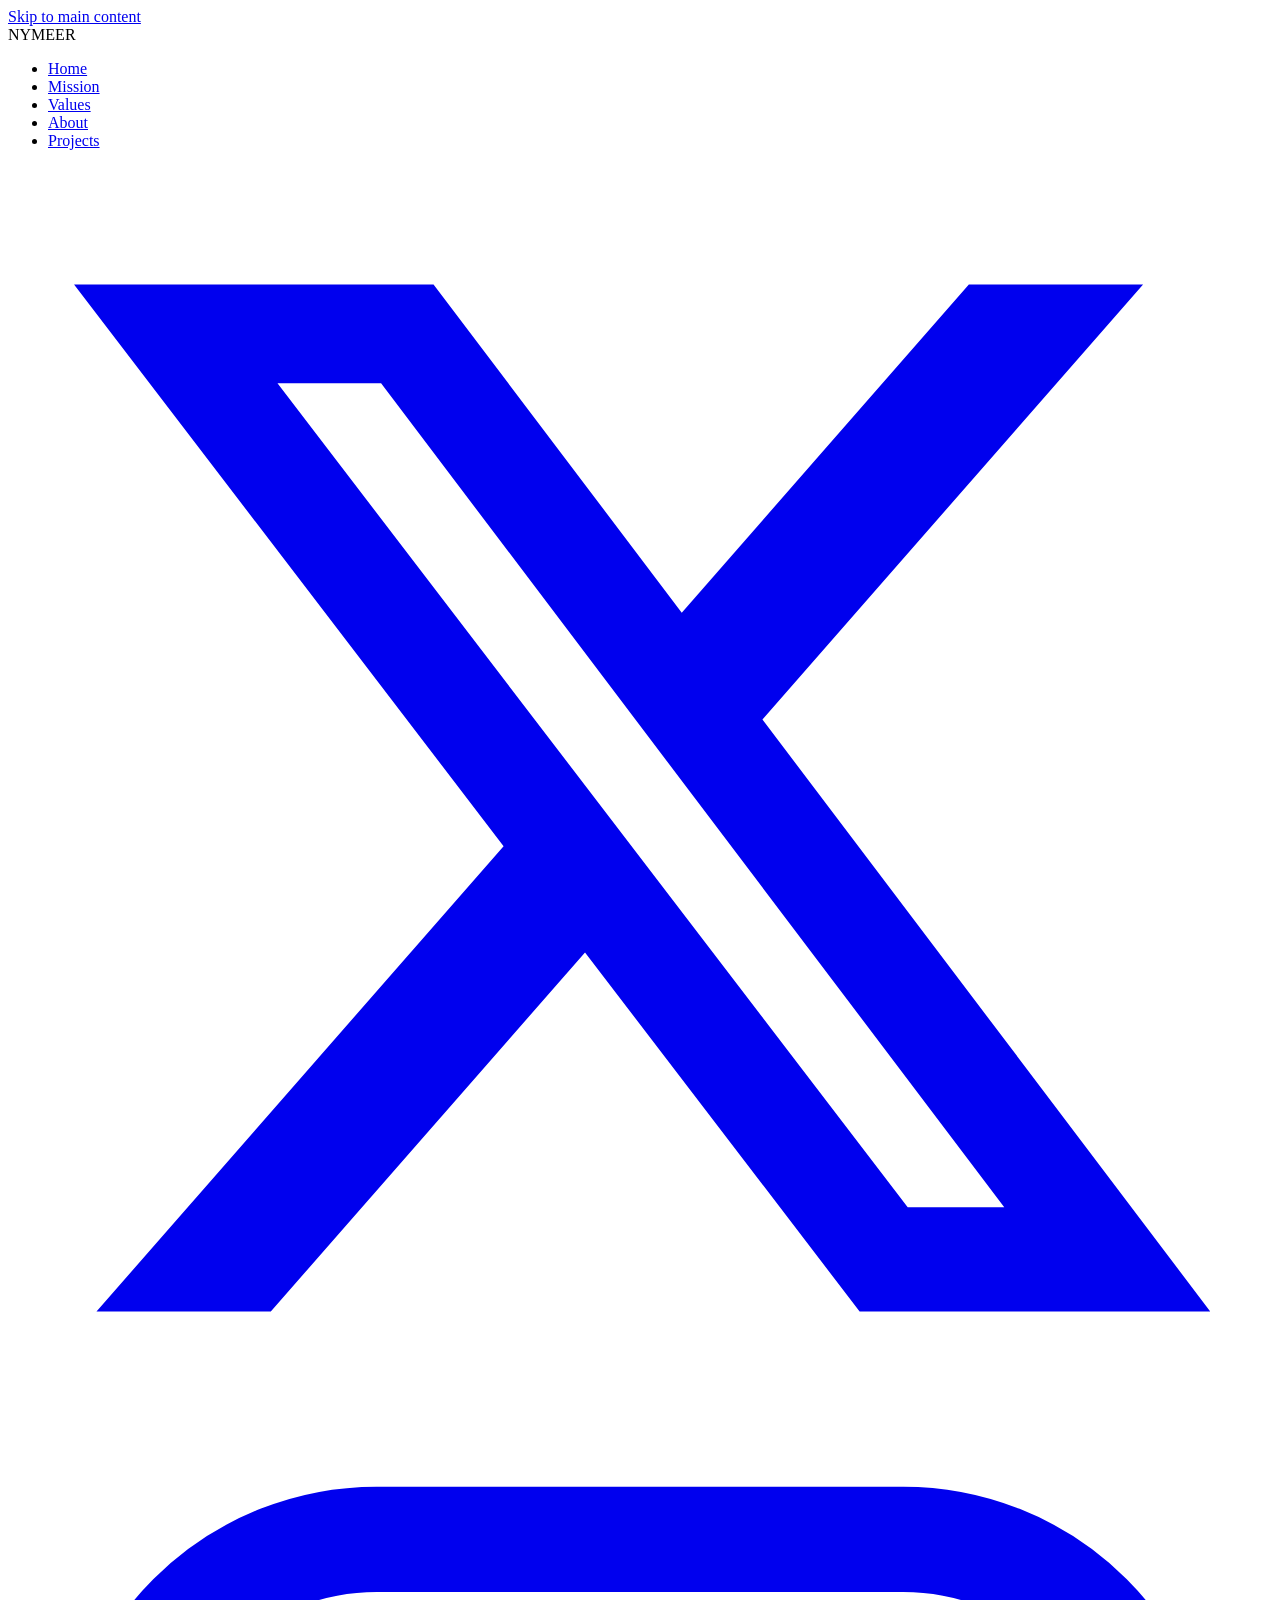
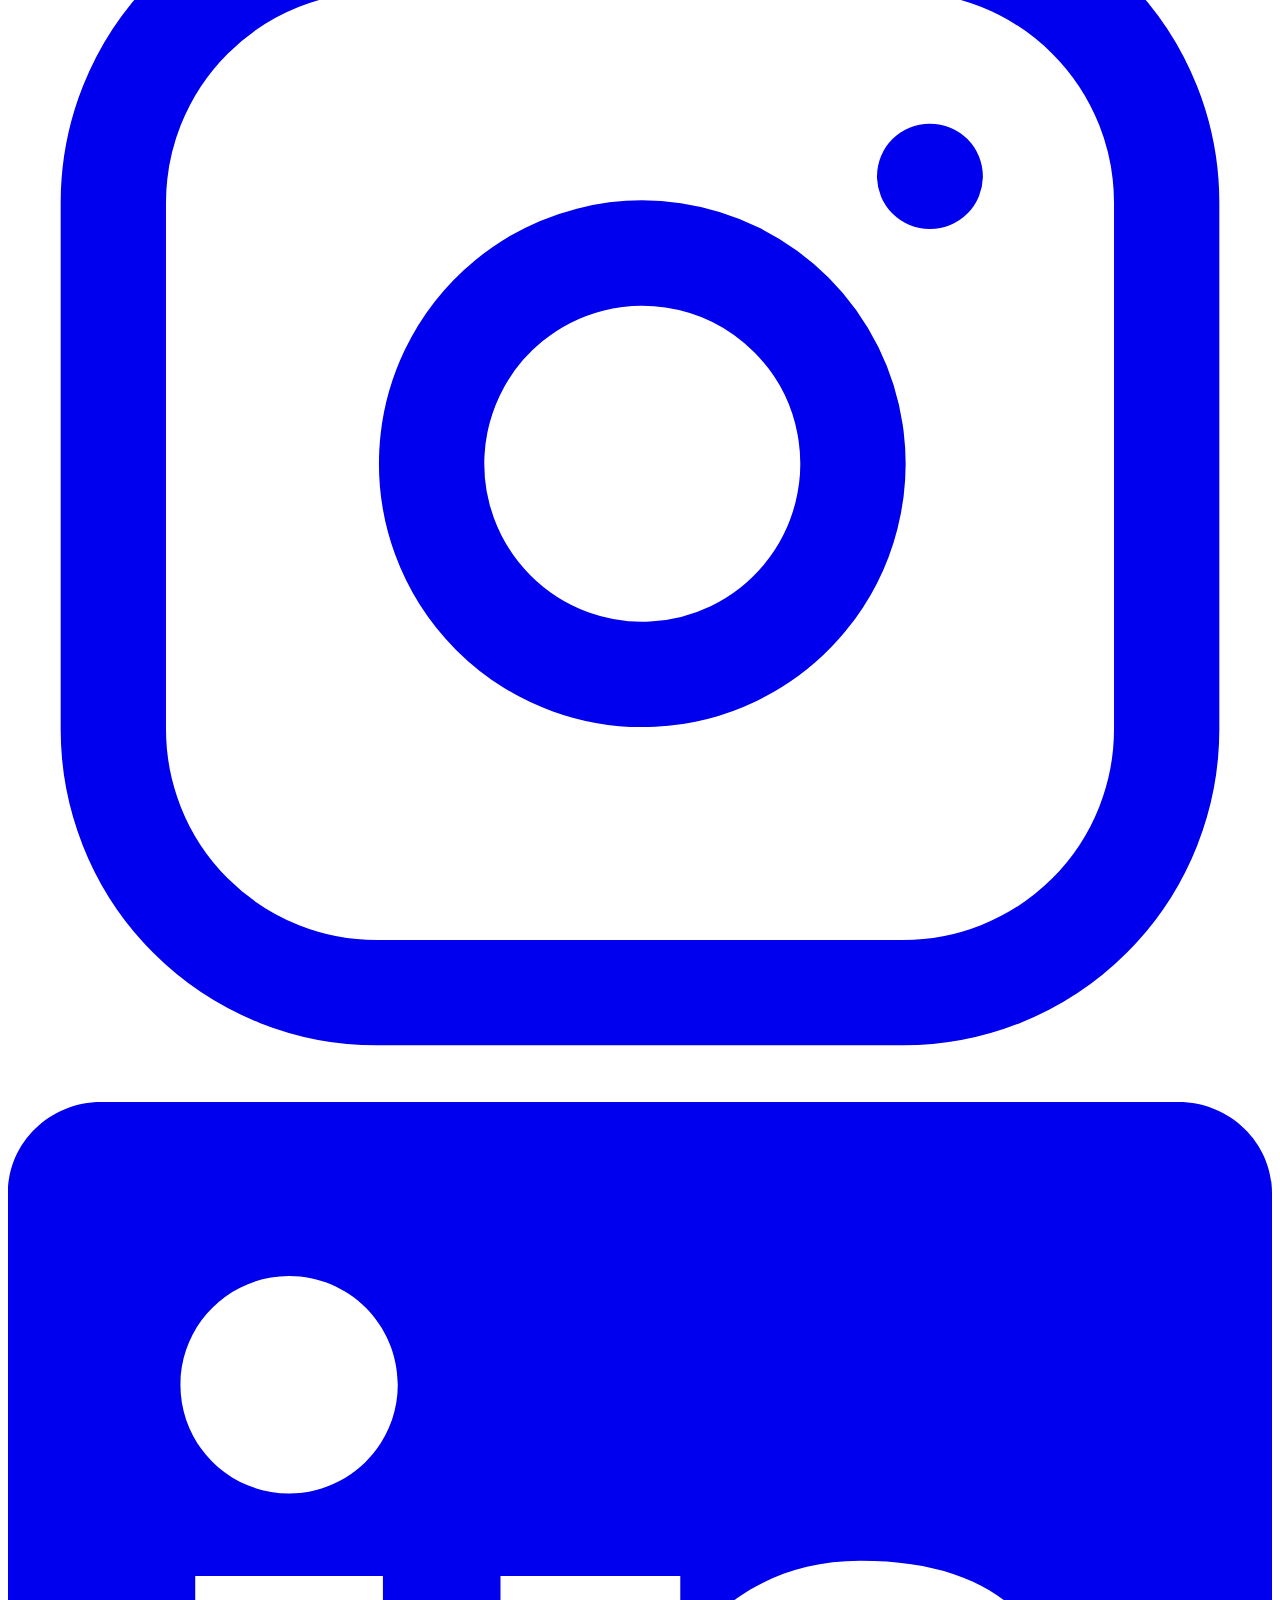
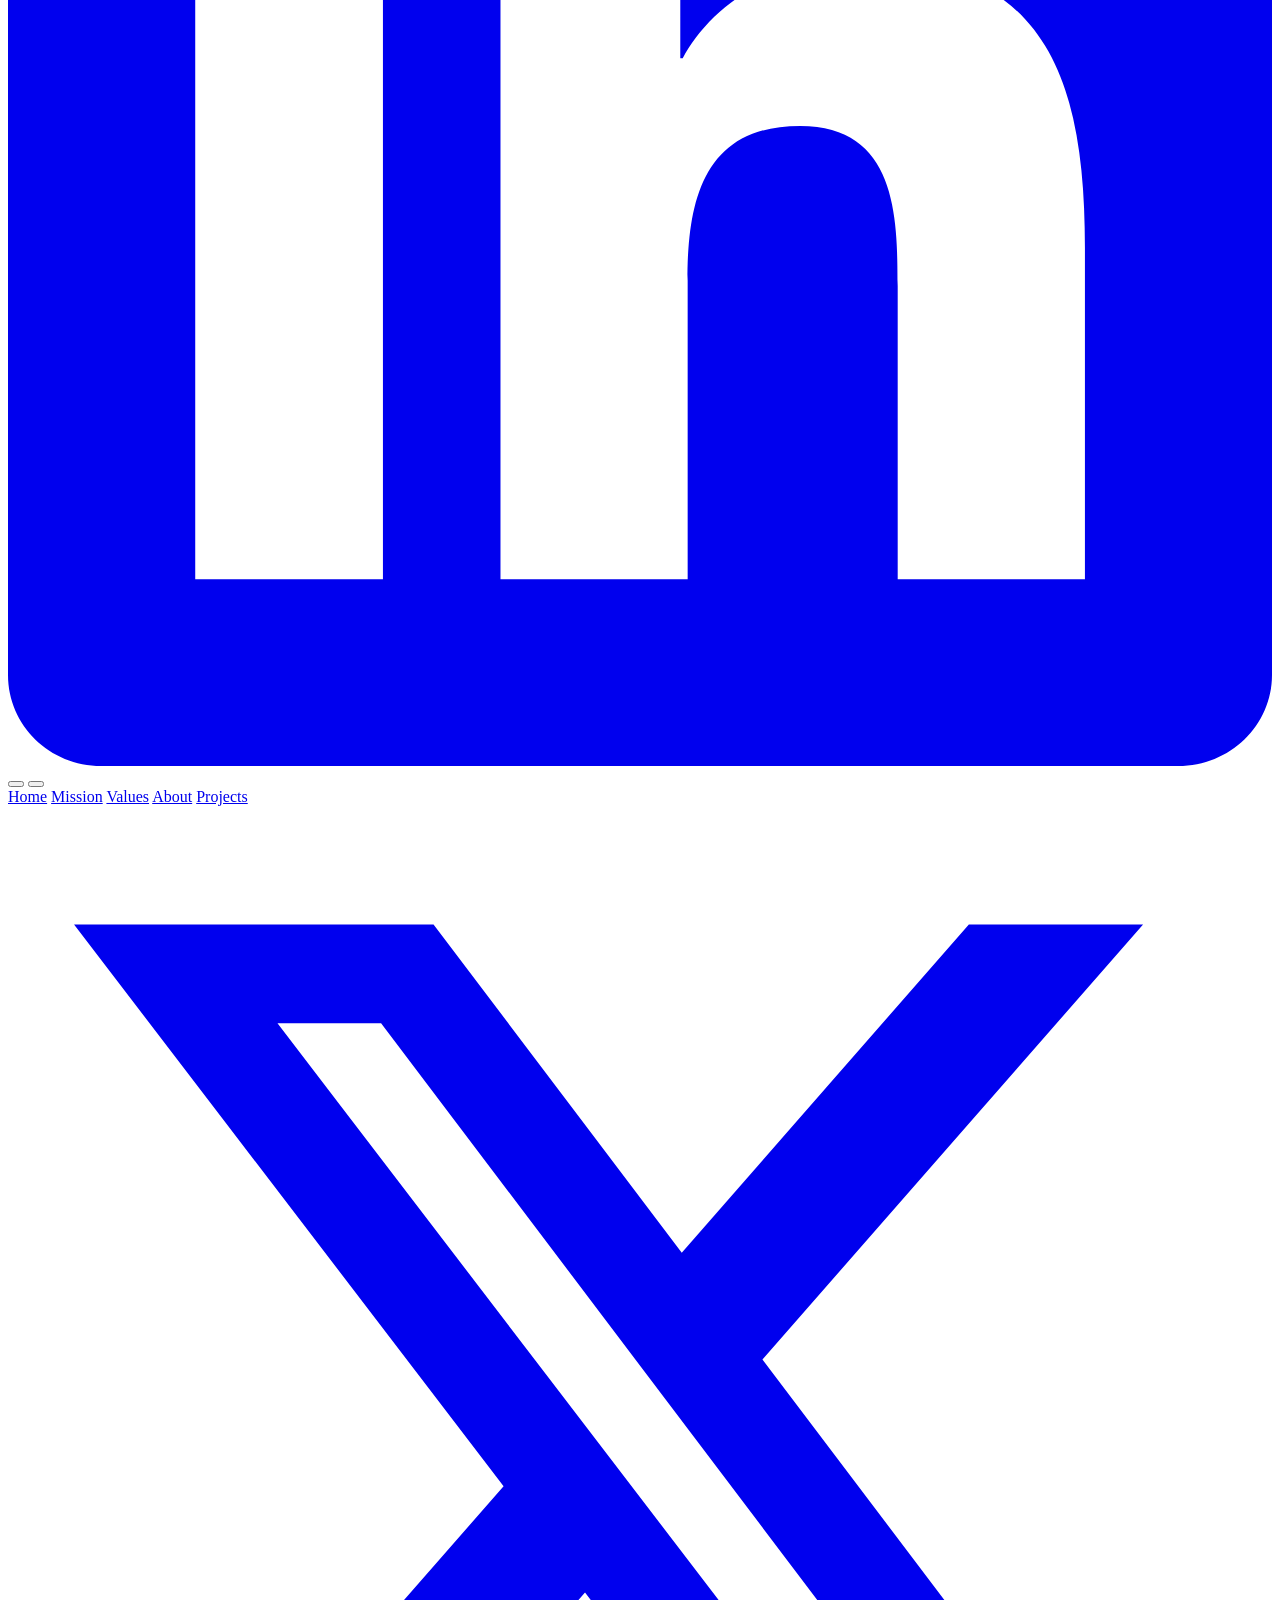
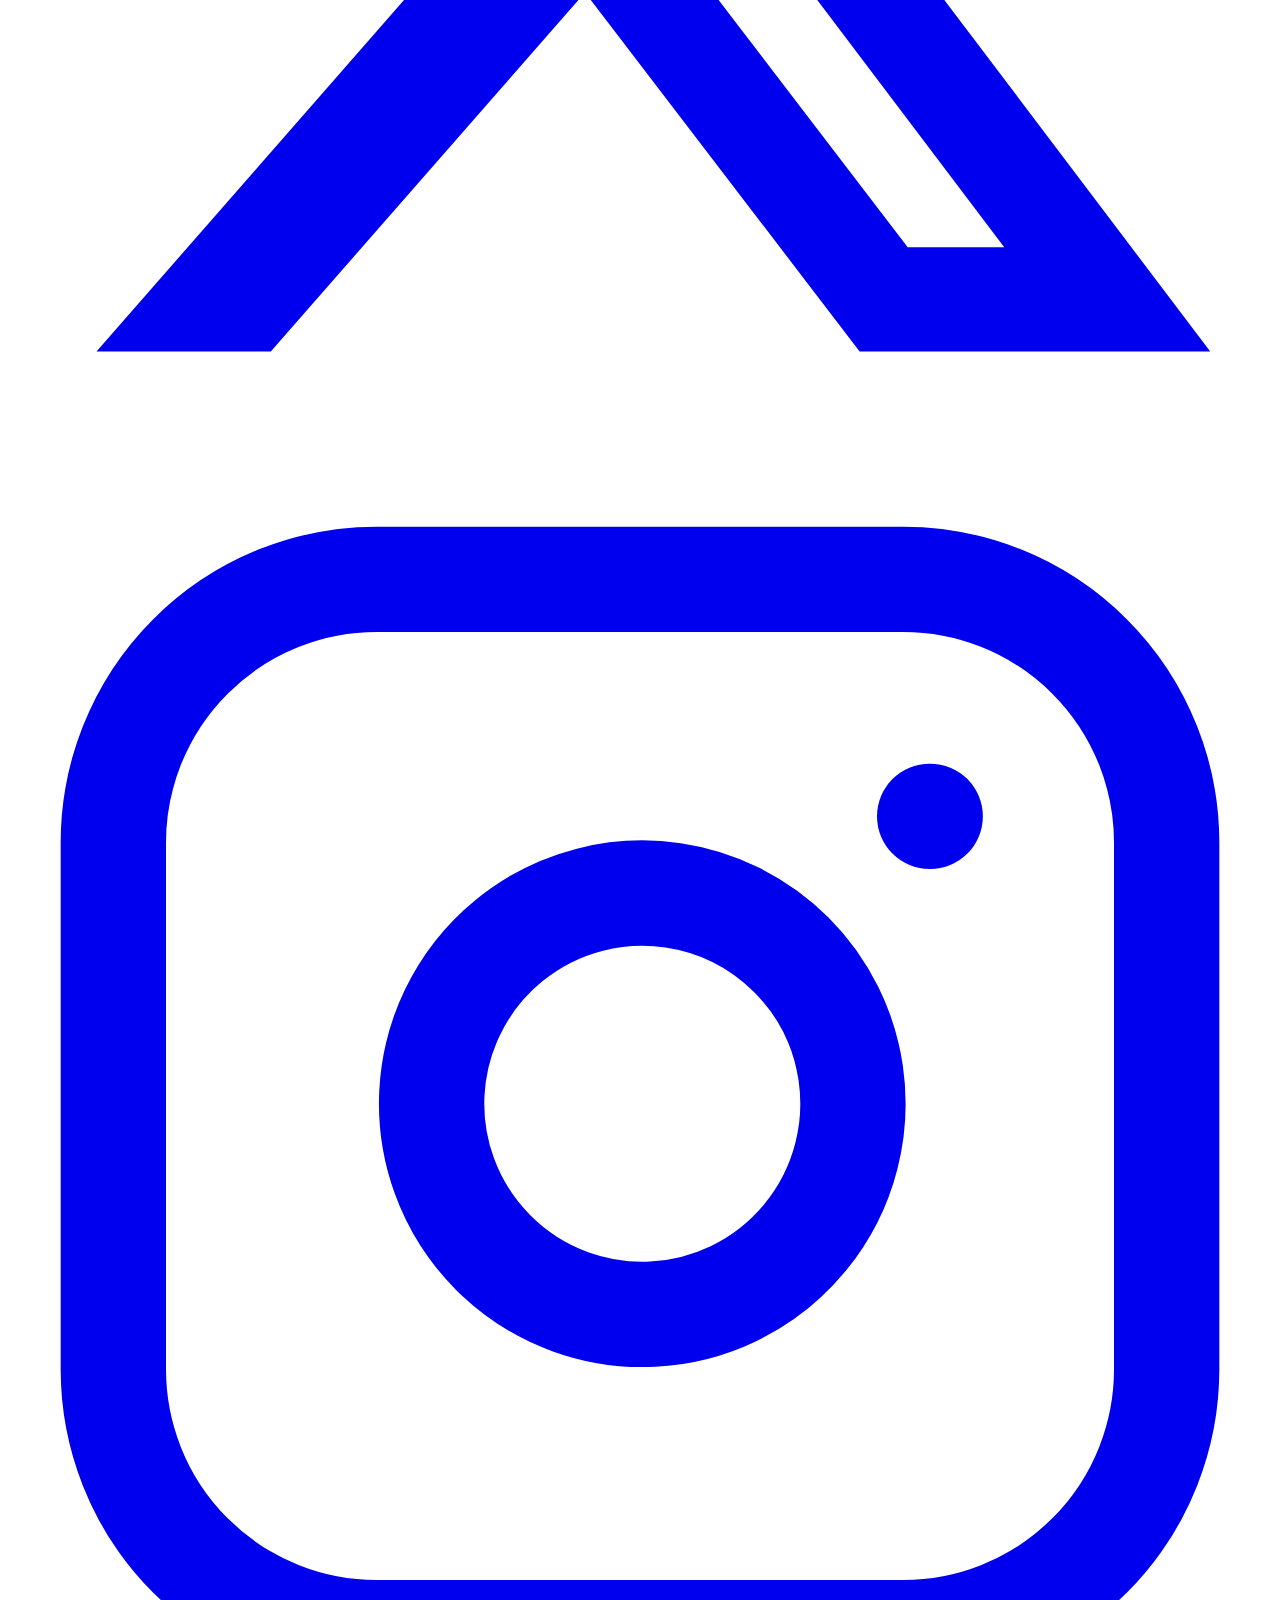
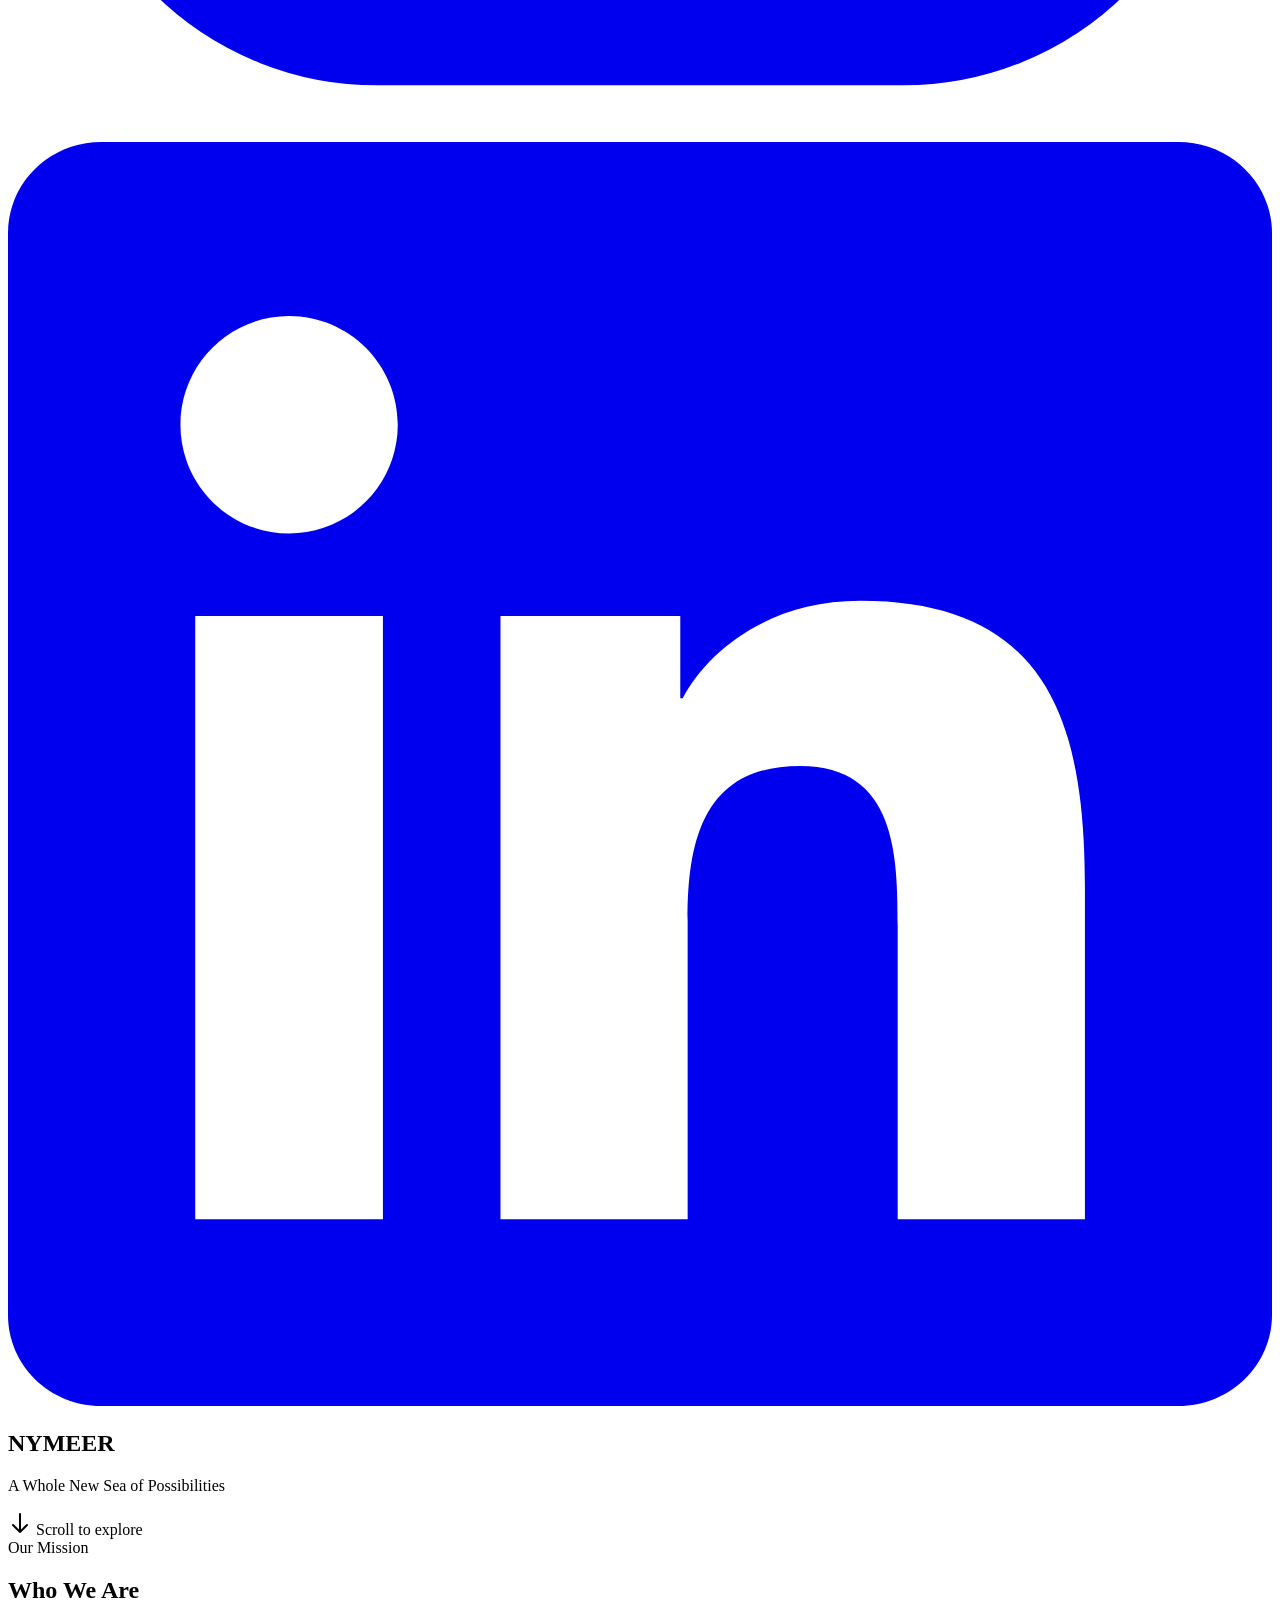
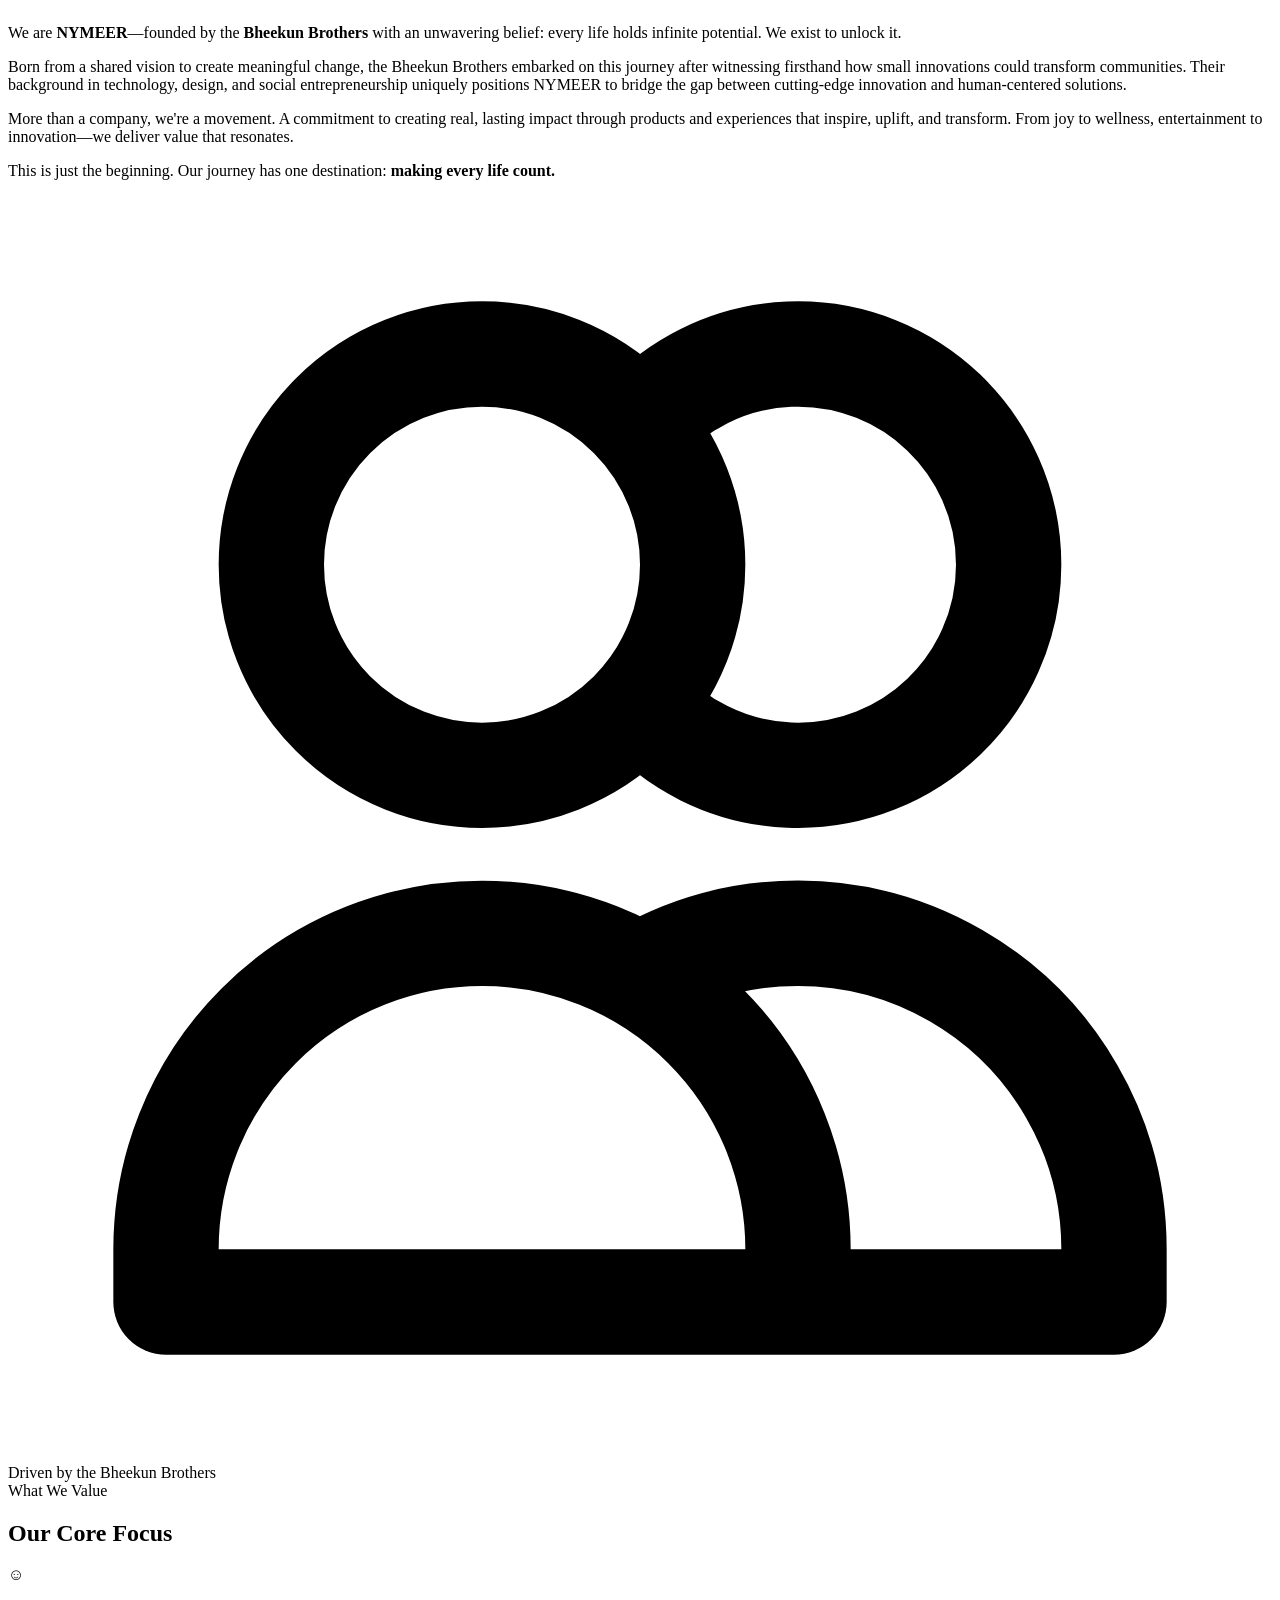
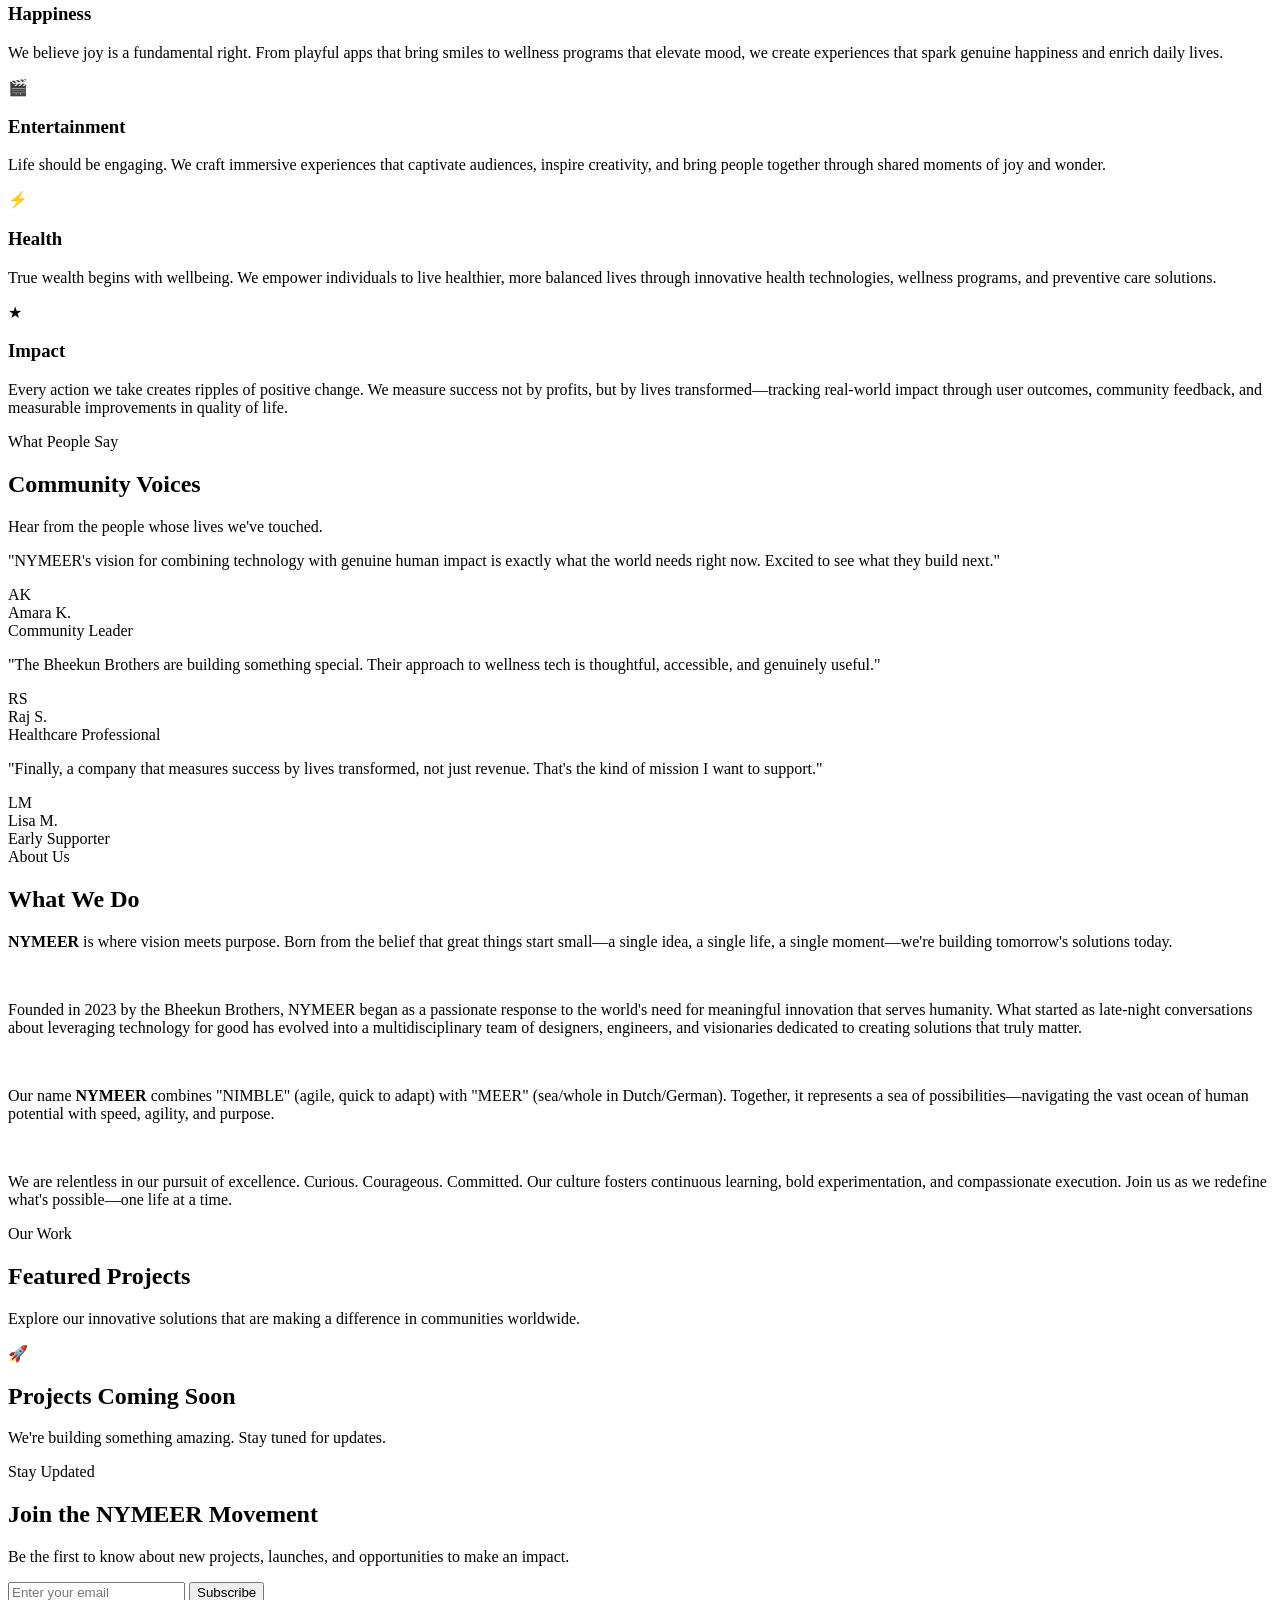
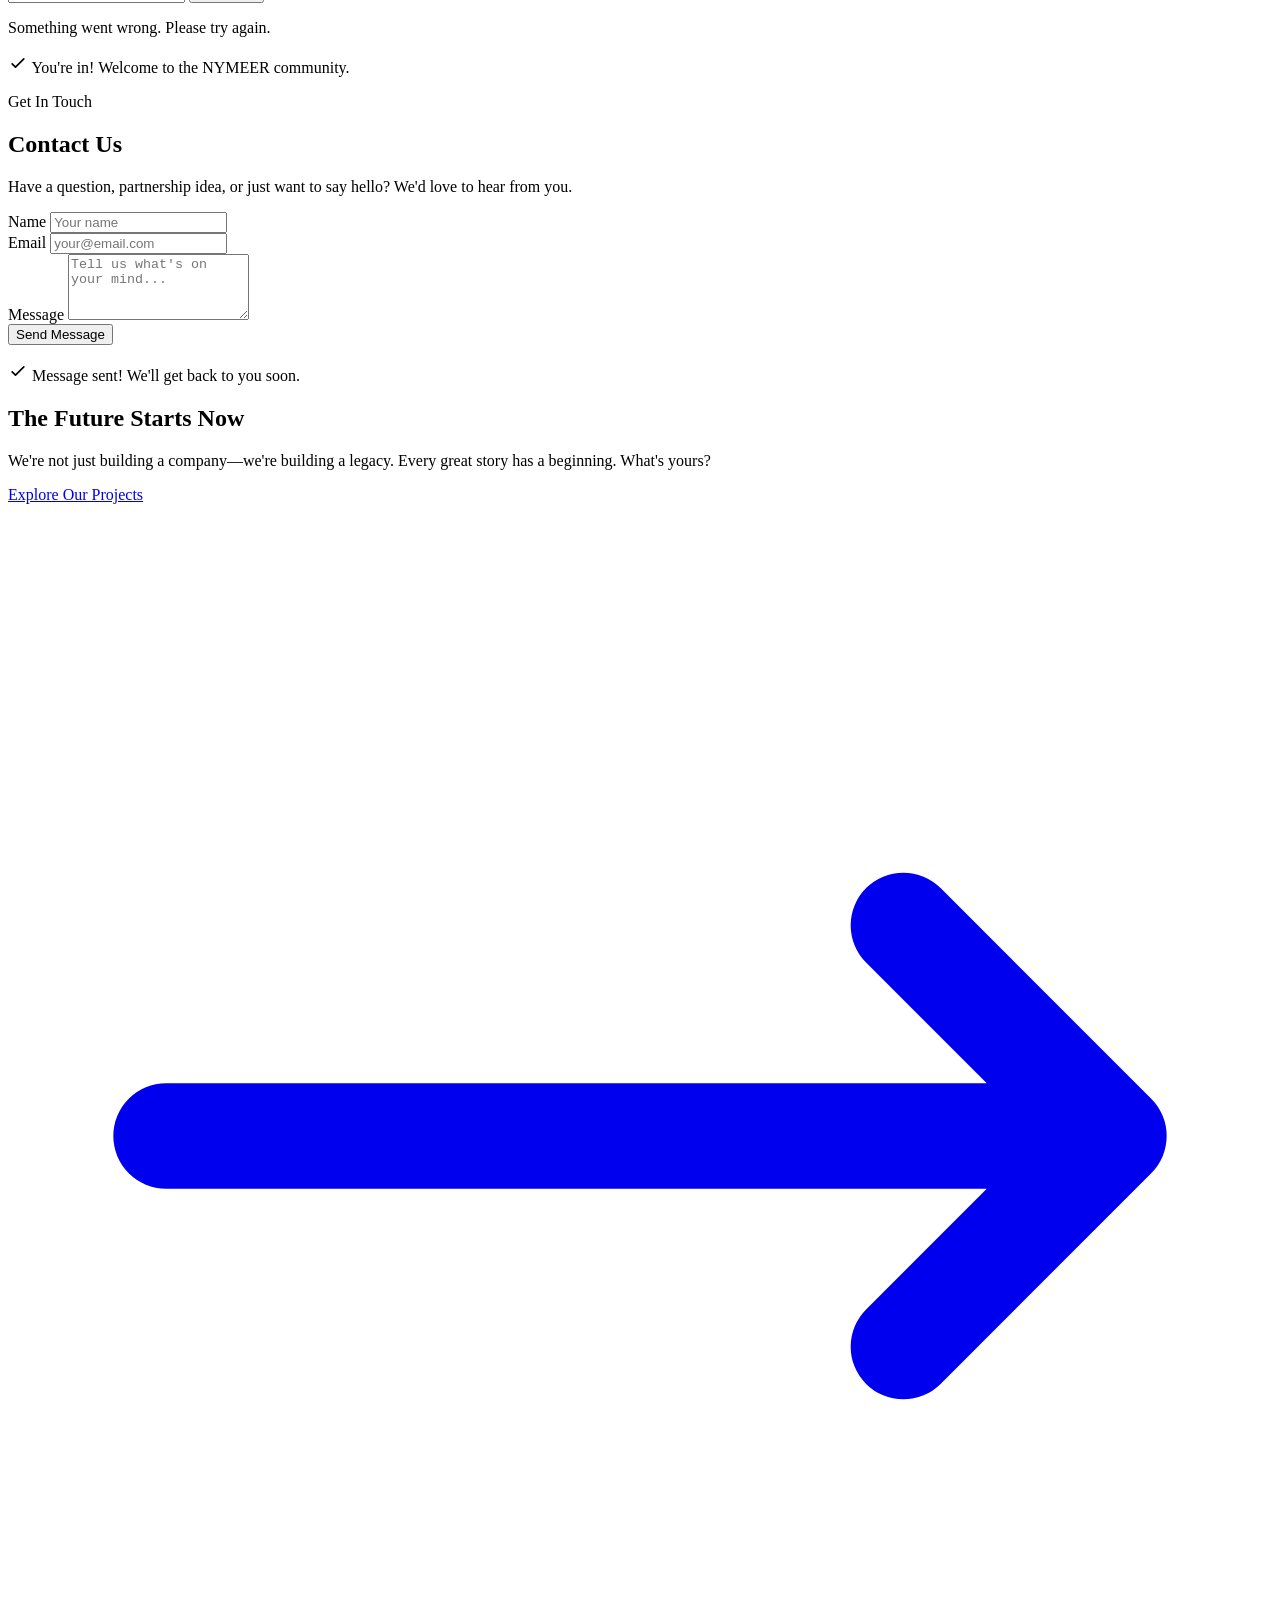
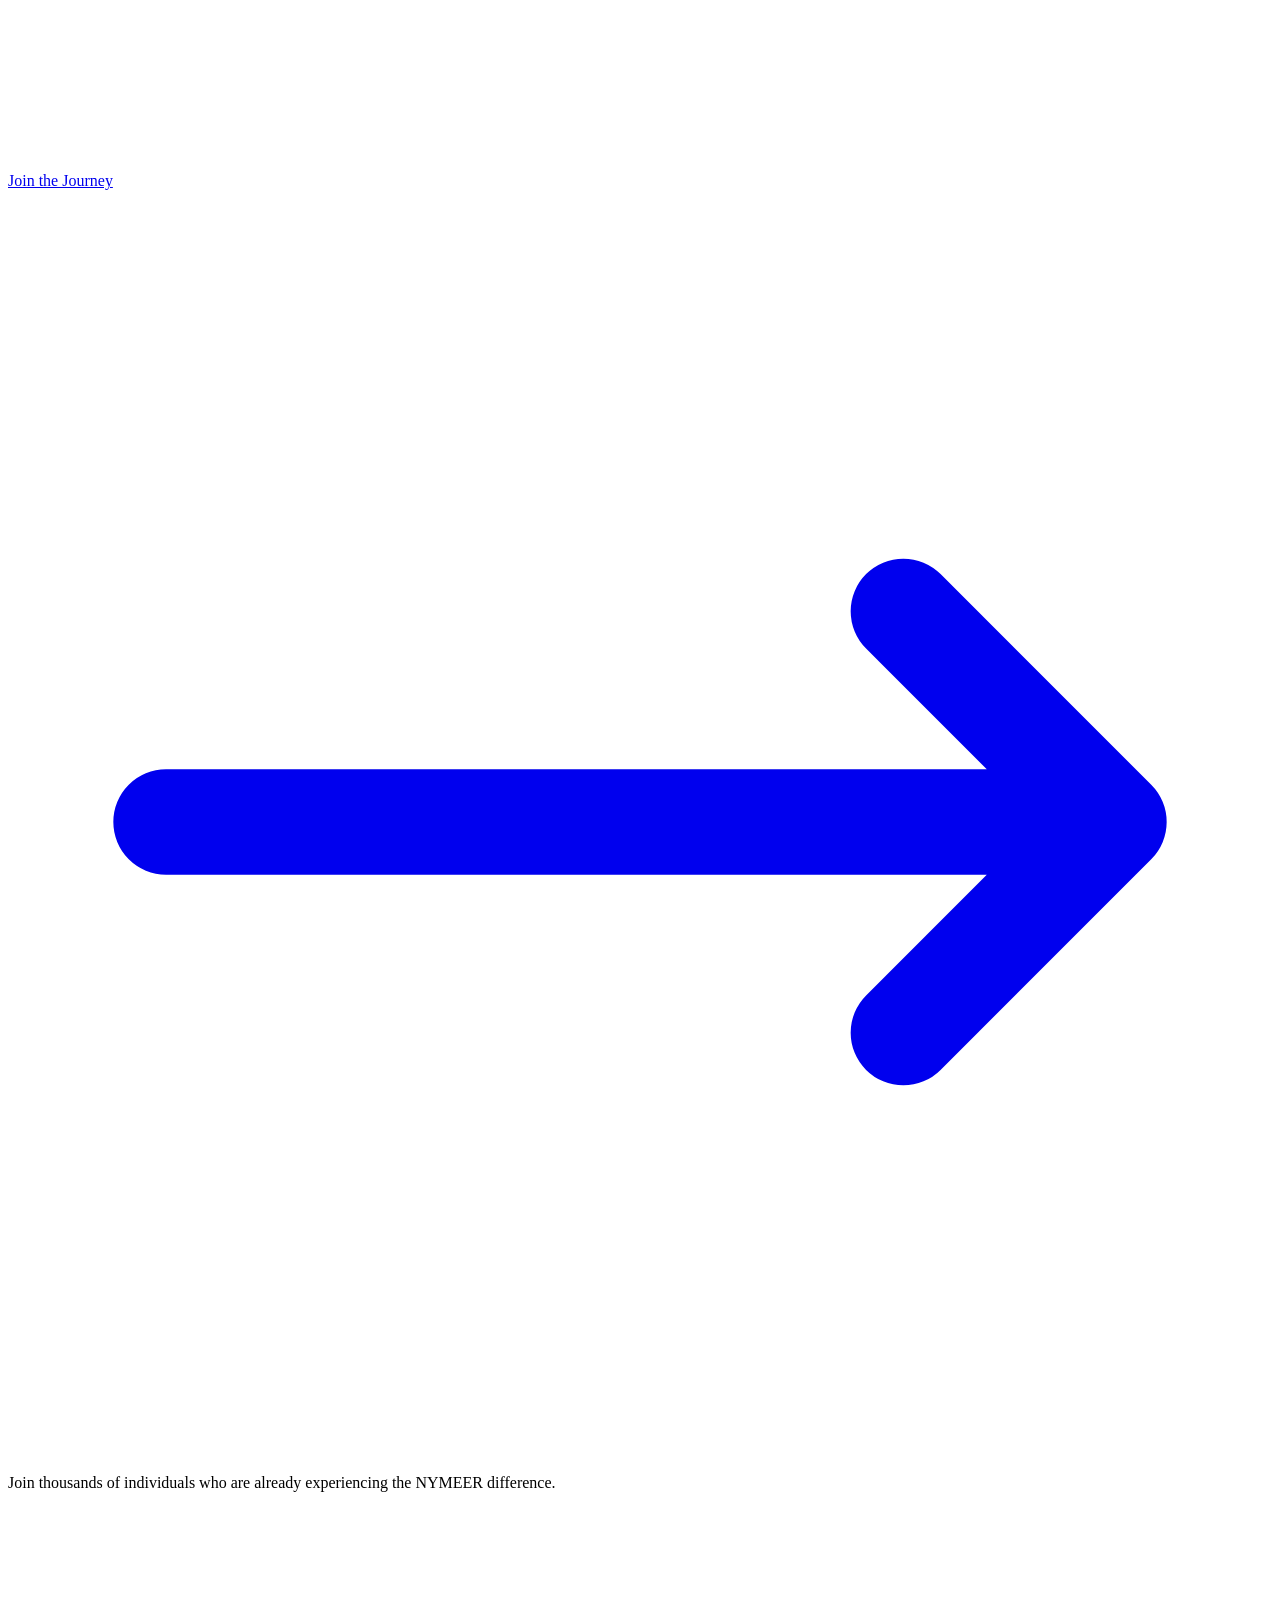
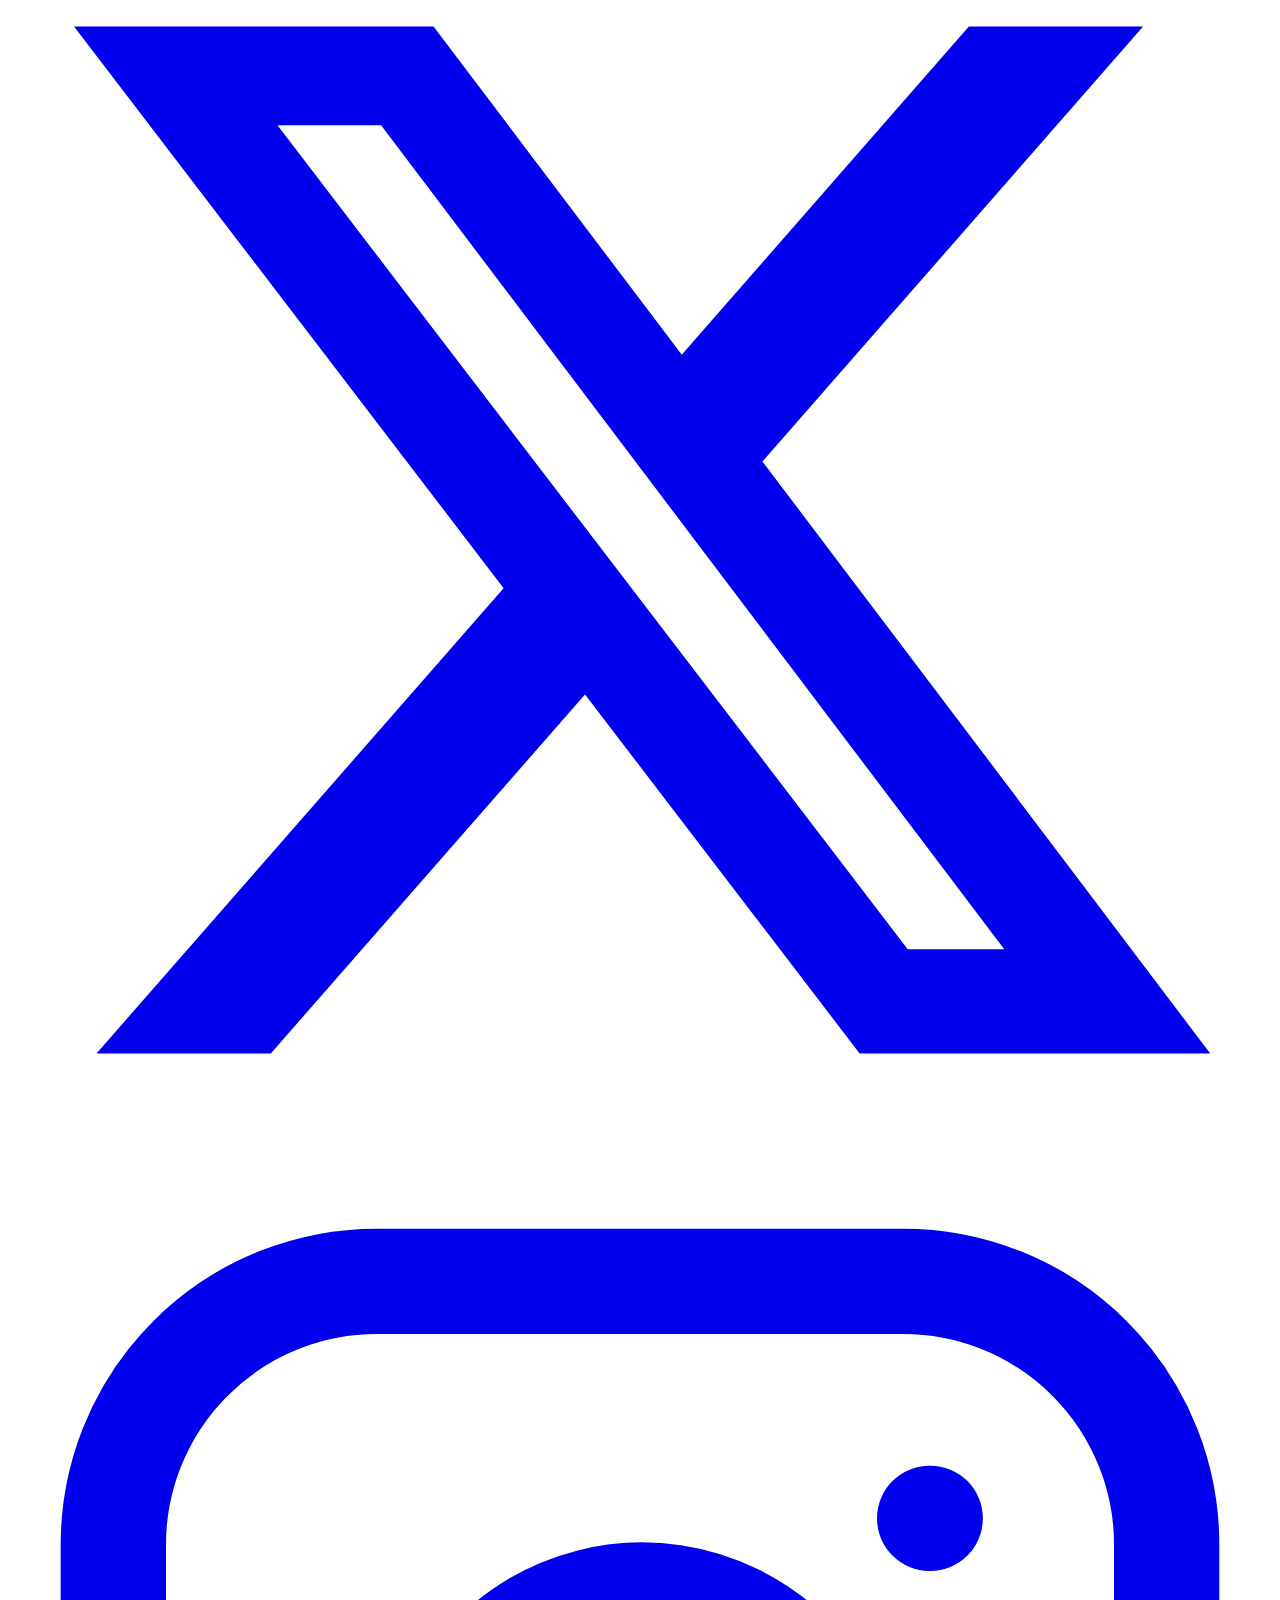
==== commit 7caaf813: "Rebrand: VITUM → NYMEER - A Whole New Sea of Possibilities" ====
--- a/index.html
+++ b/index.html
@@ -3,366 +3,45 @@
 <head>
     <meta charset="UTF-8">
     <meta name="viewport" content="width=device-width, initial-scale=1.0">
-    <meta name="description" content="1ife - Building meaningful solutions in happiness, entertainment, health, and impact. Founded by the Bheekun Brothers.">
-    <meta name="keywords" content="1ife, Bheekun Brothers, innovation, happiness, entertainment, health, impact, technology, social entrepreneurship">
+    <meta name="description" content="NYMEER - A whole new sea of possibilities. Building meaningful solutions in happiness, entertainment, health, and impact. Founded by the Bheekun Brothers.">
+    <meta name="keywords" content="NYMEER, Bheekun Brothers, innovation, happiness, entertainment, health, impact, technology, social entrepreneurship, nimble, possibilities">
     <meta name="author" content="Bheekun Brothers">
     <meta name="robots" content="index, follow">
     <meta name="theme-color" content="#6366f1">
     <meta name="apple-mobile-web-app-capable" content="yes">
     <meta name="apple-mobile-web-app-status-bar-style" content="black-translucent">
-    <meta name="apple-mobile-web-app-title" content="1ife">
+    <meta name="apple-mobile-web-app-title" content="NYMEER">
 
     <link rel="manifest" href="/manifest.json">
     <link rel="icon" type="image/svg+xml" href="data:image/svg+xml,<svg xmlns='http://www.w3.org/2000/svg' viewBox='0 0 100 100'><text y='.9em' font-size='90'>🔑</text></svg>">
 
     <meta property="og:type" content="website">
-    <meta property="og:url" content="https://1ife.com/">
-    <meta property="og:title" content="1ife - 1+life=one life">
-    <meta property="og:description" content="Building meaningful solutions in happiness, entertainment, health, and impact. Founded by the Bheekun Brothers.">
+    <meta property="og:url" content="https://nymeer.com/">
+    <meta property="og:title" content="NYMEER - A Whole New Sea of Possibilities">
+    <meta property="og:description" content="Nimble innovation, endless possibilities. Building meaningful solutions in happiness, entertainment, health, and impact. Founded by the Bheekun Brothers.">
     <meta property="og:image" content="/og-image.svg">
-    <meta property="og:site_name" content="1ife">
+    <meta property="og:site_name" content="NYMEER">
 
     <meta name="twitter:card" content="summary_large_image">
-    <meta name="twitter:url" content="https://1ife.com/">
-    <meta name="twitter:title" content="1ife - 1+life=one life">
-    <meta name="twitter:description" content="Building meaningful solutions in happiness, entertainment, health, and impact.">
+    <meta name="twitter:url" content="https://nymeer.com/">
+    <meta name="twitter:title" content="NYMEER - A Whole New Sea of Possibilities">
+    <meta name="twitter:description" content="Nimble innovation, endless possibilities. Building meaningful solutions in happiness, entertainment, health, and impact.">
     <meta name="twitter:image" content="/og-image.svg">
 
-    <title>1ife - 1+life=one life</title>
+    <title>NYMEER - A Whole New Sea of Possibilities</title>
+    <link rel="canonical" href="https://nymeer.com/">
+    <link rel="stylesheet" href="/styles.css">
     <link rel="preconnect" href="https://fonts.googleapis.com">
     <link rel="preconnect" href="https://fonts.gstatic.com" crossorigin>
-    <link href="https://fonts.googleapis.com/css2?family=Inter:wght@300;400;500;600;700&display=swap" rel="stylesheet">
+    <link href="/fonts/inter.css" rel="stylesheet">
 
     <script src="/sw.js"></script>
-
-    <script type="application/ld+json">
-    {
-        "@context": "https://schema.org",
-        "@type": "Organization",
-        "name": "1ife",
-        "url": "https://1ife.com",
-        "logo": "https://1ife.com/logo.png",
-        "description": "Building meaningful solutions in happiness, entertainment, health, and impact.",
-        "founder": [{ "@type": "Person", "name": "Bheekun Brothers" }],
-        "sameAs": [
-            "https://twitter.com/1ife",
-            "https://instagram.com/1ife",
-            "https://linkedin.com/company/1ife"
-        ],
-        "contactPoint": {
-            "@type": "ContactPoint",
-            "email": "yasser.bheekun@gmail.com",
-            "contactType": "general"
-        }
-    }
-    </script>
-
-    <style>
-        :root {
-            --bg: #0a0a0b;
-            --text: #fafafa;
-            --accent: #6366f1;
-            --accent-hover: #818cf8;
-            --muted: #71717a;
-            --card-bg: #111113;
-            --border: #27272a;
-            --success: #22c55e;
-            --error: #ef4444;
-            --nav-height: 64px;
-            --cookie-h: 0px;
-        }
-
-        [data-theme="light"] {
-            --bg: #fafafa;
-            --text: #0a0a0b;
-            --card-bg: #ffffff;
-            --border: #e4e4e7;
-            --muted: #71717a;
-        }
-
-        .skip-link {
-            position: absolute; top: -40px; left: 0;
-            background: var(--accent); color: white;
-            padding: 8px 16px; text-decoration: none;
-            font-weight: 600; z-index: 1000; transition: top 0.2s;
-        }
-        .skip-link:focus { top: 0; }
-
-        :focus-visible {
-            outline: 2px solid var(--accent);
-            outline-offset: 2px; border-radius: 4px;
-        }
-
-        * { margin: 0; padding: 0; box-sizing: border-box; }
-
-        html { scroll-behavior: smooth; scroll-padding-top: var(--nav-height); }
-
-        body {
-            font-family: 'Inter', -apple-system, BlinkMacSystemFont, sans-serif;
-            background: var(--bg); color: var(--text);
-            min-height: 100vh; line-height: 1.6;
-            transition: background 0.3s, color 0.3s;
-        }
-
-        body::before {
-            content: ''; position: fixed; top: 0; left: 0;
-            width: 100%; height: 100%;
-            background-image:
-                radial-gradient(circle at 50% 50%, rgba(99, 102, 241, 0.03) 1px, transparent 1px),
-                radial-gradient(circle at 25% 25%, rgba(168, 85, 247, 0.02) 1px, transparent 1px),
-                radial-gradient(circle at 75% 75%, rgba(99, 102, 241, 0.02) 1px, transparent 1px);
-            background-size: 40px 40px;
-            pointer-events: none; z-index: -1;
-        }
-
-        nav {
-            position: fixed; top: 0; left: 0; right: 0;
-            display: flex; justify-content: space-between;
-            align-items: center; padding: 1.25rem 3rem;
-            background: rgba(10, 10, 11, 0.9);
-            backdrop-filter: blur(10px); z-index: 100;
-            height: var(--nav-height);
-            transition: background 0.3s;
-        }
-
-        [data-theme="light"] nav { background: rgba(250, 250, 250, 0.9); }
-
-        .logo { font-size: 1.5rem; font-weight: 700; letter-spacing: -0.02em; cursor: pointer; }
-        .logo:hover { transform: scale(1.05); }
-        .logo span { color: var(--accent); transition: transform 0.2s; }
-        .logo:hover span { transform: scale(1.1); }
-
-        .nav-right { display: flex; align-items: center; gap: 1.5rem; }
-
-        .nav-links { display: flex; gap: 2.5rem; list-style: none; align-items: center; }
-
-        .nav-links a {
-            color: var(--muted); text-decoration: none;
-            font-size: 0.875rem; font-weight: 500;
-            transition: color 0.2s; position: relative;
-        }
-        .nav-links a::after {
-            content: ''; position: absolute; bottom: -4px; left: 0;
-            width: 0%; height: 2px;
-            background: linear-gradient(90deg, var(--accent), #a855f7);
-            transition: width 0.3s;
-        }
-        .nav-links a:hover, .nav-links a.active { color: var(--text); }
-        .nav-links a.active { font-weight: 600; }
-        .nav-links a:hover::after, .nav-links a.active::after { width: 100%; }
-
-        .nav-social { display: flex; gap: 1rem; align-items: center; }
-        .nav-social a { color: var(--muted); transition: color 0.2s; display: flex; }
-        .nav-social a:hover { color: var(--text); }
-        .nav-social svg { width: 20px; height: 20px; }
-
-        .theme-toggle {
-            background: none; border: 1px solid var(--border);
-            border-radius: 8px; padding: 6px; cursor: pointer;
-            color: var(--muted); display: flex; transition: color 0.2s, border-color 0.2s;
-        }
-        .theme-toggle:hover { color: var(--text); border-color: var(--accent); }
-        .theme-toggle svg { width: 18px; height: 18px; }
-
-        .hamburger {
-            display: none; flex-direction: column; gap: 5px;
-            background: none; border: none; cursor: pointer;
-            padding: 4px; z-index: 101;
-        }
-        .hamburger span {
-            display: block; width: 24px; height: 2px;
-            background: var(--text); border-radius: 2px;
-            transition: transform 0.3s, opacity 0.3s;
-        }
-        .hamburger.active span:nth-child(1) { transform: translateY(7px) rotate(45deg); }
-        .hamburger.active span:nth-child(2) { opacity: 0; }
-        .hamburger.active span:nth-child(3) { transform: translateY(-7px) rotate(-45deg); }
-
-        .mobile-menu {
-            display: none; position: fixed; top: var(--nav-height);
-            left: 0; right: 0; background: rgba(10, 10, 11, 0.98);
-            backdrop-filter: blur(10px); padding: 2rem; z-index: 99;
-            flex-direction: column; gap: 1.5rem;
-            border-bottom: 1px solid var(--border);
-        }
-        .mobile-menu.active { display: flex; }
-        .mobile-menu a { color: var(--muted); text-decoration: none; font-size: 1.125rem; font-weight: 500; padding: 0.5rem 0; transition: color 0.2s; }
-        .mobile-menu a:hover, .mobile-menu a.active { color: var(--text); }
-        .mobile-menu .mobile-social { display: flex; gap: 1.5rem; margin-top: 1rem; padding-top: 1rem; border-top: 1px solid var(--border); }
-        .mobile-menu .mobile-social a { color: var(--muted); display: flex; padding: 0; }
-        .mobile-menu .mobile-social a:hover { color: var(--text); }
-        .mobile-menu .mobile-social svg { width: 24px; height: 24px; }
-
-        section { min-height: 100vh; display: flex; flex-direction: column; justify-content: center; align-items: center; padding: 6rem 2rem; }
-
-        .animate-on-scroll { opacity: 0; transform: translateY(30px); transition: opacity 0.6s ease, transform 0.6s ease; }
-        .animate-on-scroll.visible { opacity: 1; transform: translateY(0); }
-        .animate-on-scroll.delay-1 { transition-delay: 0.1s; }
-        .animate-on-scroll.delay-2 { transition-delay: 0.2s; }
-        .animate-on-scroll.delay-3 { transition-delay: 0.3s; }
-        .animate-on-scroll.delay-4 { transition-delay: 0.4s; }
-
-        #hero { text-align: center; }
-        .hero-content { max-width: 800px; }
-
-        h1 { font-size: clamp(3rem, 12vw, 7rem); font-weight: 700; letter-spacing: -0.04em; line-height: 1; margin-bottom: 1.5rem; }
-        h1 span { background: linear-gradient(135deg, var(--accent), #a855f7); -webkit-background-clip: text; -webkit-text-fill-color: transparent; background-clip: text; background-size: 200% 200%; animation: gradientShift 5s ease infinite; }
-        @keyframes gradientShift { 0% { background-position: 0% 50%; } 50% { background-position: 100% 50%; } 100% { background-position: 0% 50%; } }
-
-        .subtitle { font-size: 1.25rem; color: var(--muted); margin-bottom: 2rem; }
-
-        .scroll-indicator {
-            position: absolute; bottom: 2rem; display: flex; flex-direction: column;
-            align-items: center; gap: 0.5rem; color: var(--muted); font-size: 0.75rem;
-            animation: bounce 2s infinite, pulse 3s ease-in-out infinite; opacity: 0.9;
-            transition: opacity 0.3s;
-        }
-        .scroll-indicator.hidden { opacity: 0; pointer-events: none; }
-        .scroll-indicator svg { animation: bounce 2s infinite; }
-        @keyframes pulse { 0%, 100% { opacity: 0.7; } 50% { opacity: 1; } }
-        @keyframes bounce { 0%, 100% { transform: translateY(0); } 50% { transform: translateY(10px); } }
-
-        #mission { background: linear-gradient(180deg, var(--bg) 0%, var(--card-bg) 100%); }
-        .section-content { max-width: 800px; text-align: center; }
-        .section-label { font-size: 0.75rem; font-weight: 600; letter-spacing: 0.1em; text-transform: uppercase; color: var(--accent); margin-bottom: 1rem; }
-        h2 { font-size: clamp(2rem, 5vw, 3rem); font-weight: 700; letter-spacing: -0.02em; margin-bottom: 2rem; }
-        .mission-text { font-size: 1.125rem; color: var(--muted); line-height: 1.9; margin-bottom: 1.5rem; }
-        .founders { display: flex; align-items: center; justify-content: center; gap: 0.75rem; margin-top: 2rem; padding-top: 2rem; border-top: 1px solid var(--border); }
-        .founders-icon { width: 40px; height: 40px; background: linear-gradient(135deg, var(--accent), #a855f7); border-radius: 50%; display: flex; align-items: center; justify-content: center; transition: transform 0.3s, box-shadow 0.3s; }
-        .founders-icon:hover { transform: scale(1.1); box-shadow: 0 8px 16px rgba(99, 102, 241, 0.3); }
-        .founders-icon svg { width: 20px; height: 20px; color: white; }
-        .founders span { font-weight: 600; }
-
-        #values { background: var(--card-bg); }
-        .values-grid { display: grid; grid-template-columns: repeat(auto-fit, minmax(200px, 1fr)); gap: 1.5rem; max-width: 900px; width: 100%; margin-top: 3rem; }
-        .value-card { background: var(--bg); border: 1px solid var(--border); border-radius: 16px; padding: 2rem; text-align: center; transition: border-color 0.3s, transform 0.3s; }
-        .value-card:hover { border-color: var(--accent); transform: translateY(-4px); }
-        .value-icon { font-size: 2.5rem; margin-bottom: 1rem; display: block; transition: transform 0.3s; }
-        .value-card:hover .value-icon { transform: scale(1.1); }
-        .value-card h3 { font-size: 1.25rem; font-weight: 600; margin-bottom: 0.5rem; }
-        .value-card p { font-size: 0.875rem; color: var(--muted); }
-
-        #testimonials { background: var(--bg); }
-        .testimonials-grid { display: grid; grid-template-columns: repeat(auto-fit, minmax(280px, 1fr)); gap: 1.5rem; max-width: 900px; width: 100%; margin-top: 3rem; }
-        .testimonial-card { background: var(--card-bg); border: 1px solid var(--border); border-radius: 16px; padding: 2rem; transition: border-color 0.3s, transform 0.3s; }
-        .testimonial-card:hover { border-color: var(--accent); transform: translateY(-4px); }
-        .testimonial-text { font-size: 1rem; color: var(--text); line-height: 1.7; margin-bottom: 1.5rem; font-style: italic; }
-        .testimonial-author { display: flex; align-items: center; gap: 0.75rem; }
-        .testimonial-avatar { width: 40px; height: 40px; border-radius: 50%; background: linear-gradient(135deg, var(--accent), #a855f7); display: flex; align-items: center; justify-content: center; font-weight: 600; font-size: 0.875rem; }
-        .testimonial-name { font-weight: 600; font-size: 0.875rem; }
-        .testimonial-role { font-size: 0.75rem; color: var(--muted); }
-
-        #about { text-align: center; }
-        .about-box { background: var(--card-bg); border: 1px solid var(--border); border-radius: 24px; padding: 3rem; max-width: 700px; transition: background 0.3s; }
-        .about-box p { font-size: 1.125rem; color: var(--muted); line-height: 1.9; }
-        .about-box strong { color: var(--text); }
-
-        #projects { background: var(--bg); }
-        .coming-soon { text-align: center; padding: 4rem 2rem; background: var(--card-bg); border: 1px solid var(--border); border-radius: 16px; margin: 2rem 0; transition: all 0.3s; max-width: 600px; }
-        .coming-soon:hover { border-color: var(--accent); transform: translateY(-4px); box-shadow: 0 8px 16px rgba(0, 0, 0, 0.2); }
-        .coming-soon-icon { font-size: 3rem; margin-bottom: 1.5rem; display: block; transition: transform 0.3s; }
-        .coming-soon:hover .coming-soon-icon { transform: scale(1.1) rotate(5deg); }
-        .coming-soon h2 { font-size: 1.5rem; margin-bottom: 0.5rem; }
-        .coming-soon p { color: var(--muted); font-size: 1.125rem; max-width: 600px; margin: 0 auto; line-height: 1.6; }
-
-        #newsletter { background: linear-gradient(180deg, var(--bg) 0%, var(--card-bg) 100%); }
-        .newsletter-box { background: var(--card-bg); border: 1px solid var(--border); border-radius: 24px; padding: 3rem; max-width: 600px; text-align: center; transition: background 0.3s; }
-        .newsletter-form { display: flex; gap: 0.75rem; margin-top: 2rem; }
-        .newsletter-input { flex: 1; padding: 0.875rem 1.25rem; border: 1px solid var(--border); border-radius: 8px; background: var(--bg); color: var(--text); font-size: 1rem; font-family: inherit; transition: border-color 0.2s, background 0.3s; }
-        .newsletter-input::placeholder { color: var(--muted); }
-        .newsletter-input:focus { outline: none; border-color: var(--accent); }
-        .newsletter-btn { padding: 0.875rem 1.5rem; background: var(--accent); color: white; border: none; border-radius: 8px; font-weight: 600; font-size: 1rem; cursor: pointer; transition: background 0.2s, transform 0.2s; white-space: nowrap; }
-        .newsletter-btn:hover { background: var(--accent-hover); transform: translateY(-2px); }
-        .newsletter-btn:disabled { opacity: 0.6; cursor: not-allowed; transform: none; }
-        .newsletter-success { display: none; align-items: center; gap: 0.5rem; color: var(--success); font-weight: 500; margin-top: 1rem; justify-content: center; }
-        .newsletter-success.show { display: flex; }
-        .newsletter-error { display: none; color: var(--error); font-size: 0.875rem; margin-top: 0.5rem; }
-        .newsletter-error.show { display: block; }
-
-        #cta { background: linear-gradient(180deg, var(--card-bg) 0%, var(--bg) 100%); }
-        .cta-box { text-align: center; }
-        .cta-box h2 { margin-bottom: 1rem; }
-        .cta-box p { color: var(--muted); margin-bottom: 2rem; font-size: 1.125rem; }
-        .cta-button { display: inline-flex; align-items: center; gap: 0.5rem; background: var(--accent); color: white; padding: 1rem 2rem; border-radius: 8px; text-decoration: none; font-weight: 600; font-size: 1rem; transition: background 0.2s, transform 0.2s; position: relative; overflow: hidden; }
-        .cta-button::after { content: ''; position: absolute; top: -50%; left: -50%; width: 200%; height: 200%; background: radial-gradient(circle, rgba(255,255,255,0.1) 0%, transparent 60%); transform: rotate(30deg); transition: transform 0.5s; opacity: 0; }
-        .cta-button:hover::after { opacity: 1; transform: rotate(30deg) translate(50%, 50%); }
-        .cta-button:hover { background: var(--accent-hover); transform: translateY(-2px); }
-        .cta-button svg { width: 20px; height: 20px; }
-        .cta-button.secondary { background: transparent; color: var(--accent); border: 2px solid var(--accent); }
-        .cta-button.secondary:hover { background: var(--accent); color: white; }
-        .cta-buttons { display: flex; gap: 1.5rem; justify-content: center; flex-wrap: wrap; margin-top: 2rem; }
-        .cta-subtext { font-size: 1.1rem; color: var(--muted); margin-top: 1.5rem; max-width: 600px; text-align: center; }
-        .section-subtext { font-size: 1.1rem; color: var(--muted); max-width: 600px; margin: 0 auto 2.5rem auto; }
-
-        /* Contact Section */
-        #contact { background: var(--bg); }
-        .contact-grid { display: grid; grid-template-columns: repeat(auto-fit, minmax(280px, 1fr)); gap: 2rem; max-width: 800px; width: 100%; margin-top: 2rem; }
-        .contact-form { background: var(--card-bg); border: 1px solid var(--border); border-radius: 16px; padding: 2rem; }
-        .form-group { margin-bottom: 1.25rem; }
-        .form-group label { display: block; font-size: 0.875rem; font-weight: 500; margin-bottom: 0.5rem; color: var(--text); }
-        .form-group input, .form-group textarea { width: 100%; padding: 0.875rem 1rem; border: 1px solid var(--border); border-radius: 8px; background: var(--bg); color: var(--text); font-size: 1rem; font-family: inherit; transition: border-color 0.2s; resize: vertical; }
-        .form-group input::placeholder, .form-group textarea::placeholder { color: var(--muted); }
-        .form-group input:focus, .form-group textarea:focus { outline: none; border-color: var(--accent); }
-        .form-submit { width: 100%; padding: 1rem; background: var(--accent); color: white; border: none; border-radius: 8px; font-weight: 600; font-size: 1rem; cursor: pointer; transition: background 0.2s, transform 0.2s; }
-        .form-submit:hover { background: var(--accent-hover); transform: translateY(-2px); }
-        .form-submit:disabled { opacity: 0.6; cursor: not-allowed; transform: none; }
-        .contact-success { display: none; align-items: center; gap: 0.5rem; color: var(--success); font-weight: 500; justify-content: center; padding: 1rem; }
-        .contact-success.show { display: flex; }
-
-        .back-to-top { position: fixed; bottom: 2rem; right: 2rem; width: 48px; height: 48px; background: var(--accent); color: white; border: none; border-radius: 50%; cursor: pointer; display: flex; align-items: center; justify-content: center; opacity: 0; pointer-events: none; transition: opacity 0.3s, transform 0.3s, background 0.2s; z-index: 50; box-shadow: 0 4px 12px rgba(99, 102, 241, 0.4); }
-        .back-to-top.visible { opacity: 1; pointer-events: auto; }
-        .back-to-top:hover { background: var(--accent-hover); transform: translateY(-2px); }
-        .back-to-top svg { width: 24px; height: 24px; }
-
-        footer { text-align: center; padding: 2rem; color: var(--muted); font-size: 0.75rem; border-top: 1px solid var(--border); }
-        .footer-social { display: flex; gap: 1.5rem; justify-content: center; margin-bottom: 1rem; }
-        .footer-social a { color: var(--muted); transition: color 0.2s; display: flex; }
-        .footer-social a:hover { color: var(--text); }
-        .footer-social svg { width: 20px; height: 20px; }
-
-        /* Cookie Banner */
-        .cookie-banner {
-            position: fixed; bottom: 0; left: 0; right: 0;
-            background: var(--card-bg); border-top: 1px solid var(--border);
-            padding: 1.25rem 2rem; display: flex;
-            align-items: center; justify-content: space-between;
-            gap: 1.5rem; z-index: 200;
-            transform: translateY(100%);
-            transition: transform 0.4s ease;
-            flex-wrap: wrap;
-        }
-        .cookie-banner.show { transform: translateY(0); }
-        .cookie-banner p { font-size: 0.875rem; color: var(--muted); flex: 1; min-width: 250px; }
-        .cookie-banner p a { color: var(--accent); }
-        .cookie-btns { display: flex; gap: 0.75rem; flex-shrink: 0; }
-        .cookie-btn { padding: 0.625rem 1.25rem; border-radius: 8px; font-weight: 500; font-size: 0.875rem; cursor: pointer; transition: background 0.2s; border: none; }
-        .cookie-btn.accept { background: var(--accent); color: white; }
-        .cookie-btn.accept:hover { background: var(--accent-hover); }
-        .cookie-btn.decline { background: transparent; color: var(--muted); border: 1px solid var(--border); }
-        .cookie-btn.decline:hover { color: var(--text); border-color: var(--text); }
-
-        @media (max-width: 768px) {
-            nav { padding: 1rem 1.5rem; }
-            .nav-links, .nav-social, .theme-toggle { display: none; }
-            .hamburger { display: flex; }
-            section { padding: 4rem 1.5rem; }
-            .values-grid { grid-template-columns: repeat(2, 1fr); }
-            .testimonials-grid { grid-template-columns: 1fr; }
-            .newsletter-form { flex-direction: column; }
-            .cta-buttons { flex-direction: column; align-items: center; }
-            .contact-grid { grid-template-columns: 1fr; }
-            .cookie-banner { flex-direction: column; text-align: center; }
-        }
-        @media (max-width: 480px) {
-            .values-grid { grid-template-columns: 1fr; }
-            .about-box, .newsletter-box { padding: 2rem 1.5rem; }
-        }
-    </style>
+    <script src="/main.js" defer></script>
 </head>
 <body>
     <a href="#main-content" class="skip-link">Skip to main content</a>
     <nav aria-label="Main navigation">
-        <div class="logo"><span>1</span>ife</div>
+        <div class="logo">NYMEER</div>
         <div class="nav-right">
             <ul class="nav-links">
                 <li><a href="#hero" class="active">Home</a></li>
@@ -372,13 +51,13 @@
                 <li><a href="#projects">Projects</a></li>
             </ul>
             <div class="nav-social">
-                <a href="https://twitter.com/1ife" target="_blank" rel="noopener noreferrer" aria-label="Follow us on X (Twitter)">
+                <a href="https://twitter.com/nymeer" target="_blank" rel="noopener noreferrer" aria-label="Follow us on X (Twitter)">
                     <svg viewBox="0 0 24 24" fill="currentColor"><path d="M18.244 2.25h3.308l-7.227 8.26 8.502 11.24H16.17l-5.214-6.817L4.99 21.75H1.68l7.73-8.835L1.254 2.25H8.08l4.713 6.231zm-1.161 17.52h1.833L7.084 4.126H5.117z"/></svg>
                 </a>
-                <a href="https://instagram.com/1ife" target="_blank" rel="noopener noreferrer" aria-label="Follow us on Instagram">
+                <a href="https://instagram.com/nymeer" target="_blank" rel="noopener noreferrer" aria-label="Follow us on Instagram">
                     <svg viewBox="0 0 24 24" fill="none" stroke="currentColor" stroke-width="2" stroke-linecap="round" stroke-linejoin="round"><rect x="2" y="2" width="20" height="20" rx="5" ry="5"/><path d="M16 11.37A4 4 0 1 1 12.63 8 4 4 0 0 1 16 11.37z"/><line x1="17.5" y1="6.5" x2="17.51" y2="6.5"/></svg>
                 </a>
-                <a href="https://linkedin.com/company/1ife" target="_blank" rel="noopener noreferrer" aria-label="Connect on LinkedIn">
+                <a href="https://linkedin.com/company/nymeer" target="_blank" rel="noopener noreferrer" aria-label="Connect on LinkedIn">
                     <svg viewBox="0 0 24 24" fill="currentColor"><path d="M20.447 20.452h-3.554v-5.569c0-1.328-.027-3.037-1.852-3.037-1.853 0-2.136 1.445-2.136 2.939v5.667H9.351V9h3.414v1.561h.046c.477-.9 1.637-1.85 3.37-1.85 3.601 0 4.267 2.37 4.267 5.455v6.286zM5.337 7.433c-1.144 0-2.063-.926-2.063-2.065 0-1.138.92-2.063 2.063-2.063 1.14 0 2.064.925 2.064 2.063 0 1.139-.925 2.065-2.064 2.065zm1.782 13.019H3.555V9h3.564v11.452zM22.225 0H1.771C.792 0 0 .774 0 1.729v20.542C0 23.227.792 24 1.771 24h20.451C23.2 24 24 23.227 24 22.271V1.729C24 .774 23.2 0 22.222 0h.003z"/></svg>
                 </a>
             </div>
@@ -399,13 +78,13 @@
         <a href="#about">About</a>
         <a href="#projects">Projects</a>
         <div class="mobile-social">
-            <a href="https://twitter.com/1ife" target="_blank" rel="noopener noreferrer" aria-label="Follow us on X (Twitter)">
+            <a href="https://twitter.com/nymeer" target="_blank" rel="noopener noreferrer" aria-label="Follow us on X (Twitter)">
                 <svg viewBox="0 0 24 24" fill="currentColor"><path d="M18.244 2.25h3.308l-7.227 8.26 8.502 11.24H16.17l-5.214-6.817L4.99 21.75H1.68l7.73-8.835L1.254 2.25H8.08l4.713 6.231zm-1.161 17.52h1.833L7.084 4.126H5.117z"/></svg>
             </a>
-            <a href="https://instagram.com/1ife" target="_blank" rel="noopener noreferrer" aria-label="Follow us on Instagram">
+            <a href="https://instagram.com/nymeer" target="_blank" rel="noopener noreferrer" aria-label="Follow us on Instagram">
                 <svg viewBox="0 0 24 24" fill="none" stroke="currentColor" stroke-width="2" stroke-linecap="round" stroke-linejoin="round"><rect x="2" y="2" width="20" height="20" rx="5" ry="5"/><path d="M16 11.37A4 4 0 1 1 12.63 8 4 4 0 0 1 16 11.37z"/><line x1="17.5" y1="6.5" x2="17.51" y2="6.5"/></svg>
             </a>
-            <a href="https://linkedin.com/company/1ife" target="_blank" rel="noopener noreferrer" aria-label="Connect on LinkedIn">
+            <a href="https://linkedin.com/company/nymeer" target="_blank" rel="noopener noreferrer" aria-label="Connect on LinkedIn">
                 <svg viewBox="0 0 24 24" fill="currentColor"><path d="M20.447 20.452h-3.554v-5.569c0-1.328-.027-3.037-1.852-3.037-1.853 0-2.136 1.445-2.136 2.939v5.667H9.351V9h3.414v1.561h.046c.477-.9 1.637-1.85 3.37-1.85 3.601 0 4.267 2.37 4.267 5.455v6.286zM5.337 7.433c-1.144 0-2.063-.926-2.063-2.065 0-1.138.92-2.063 2.063-2.063 1.14 0 2.064.925 2.064 2.063 0 1.139-.925 2.065-2.064 2.065zm1.782 13.019H3.555V9h3.564v11.452zM22.225 0H1.771C.792 0 0 .774 0 1.729v20.542C0 23.227.792 24 1.771 24h20.451C23.2 24 24 23.227 24 22.271V1.729C24 .774 23.2 0 22.222 0h.003z"/></svg>
             </a>
         </div>
@@ -414,8 +93,8 @@
     <section id="hero">
         <a id="main-content"></a>
         <div class="hero-content animate-on-scroll">
-            <h1><span>1</span>+life=<span>one life</span></h1>
-            <p class="subtitle">Empowering every individual to live their fullest potential through innovative solutions that create lasting impact.</p>
+            <h1>NYMEER</h1>
+            <p class="subtitle">A Whole New Sea of Possibilities</p>
         </div>
         <div class="scroll-indicator">
             <svg width="24" height="24" fill="none" viewBox="0 0 24 24" stroke="currentColor" stroke-width="2" aria-hidden="true"><path stroke-linecap="round" stroke-linejoin="round" d="M19 14l-7 7m0 0l-7-7m7 7V3"/></svg>
@@ -427,8 +106,8 @@
         <div class="section-content">
             <span class="section-label animate-on-scroll">Our Mission</span>
             <h2 class="animate-on-scroll delay-1">Who We Are</h2>
-            <p class="mission-text animate-on-scroll delay-2">We are <strong>1ife</strong>—founded by the <strong>Bheekun Brothers</strong> with an unwavering belief: every life holds infinite potential. We exist to unlock it.</p>
-            <p class="mission-text animate-on-scroll delay-3">Born from a shared vision to create meaningful change, the Bheekun Brothers embarked on this journey after witnessing firsthand how small innovations could transform communities. Their background in technology, design, and social entrepreneurship uniquely positions 1ife to bridge the gap between cutting-edge innovation and human-centered solutions.</p>
+            <p class="mission-text animate-on-scroll delay-2">We are <strong>NYMEER</strong>—founded by the <strong>Bheekun Brothers</strong> with an unwavering belief: every life holds infinite potential. We exist to unlock it.</p>
+            <p class="mission-text animate-on-scroll delay-3">Born from a shared vision to create meaningful change, the Bheekun Brothers embarked on this journey after witnessing firsthand how small innovations could transform communities. Their background in technology, design, and social entrepreneurship uniquely positions NYMEER to bridge the gap between cutting-edge innovation and human-centered solutions.</p>
             <p class="mission-text animate-on-scroll delay-4">More than a company, we're a movement. A commitment to creating real, lasting impact through products and experiences that inspire, uplift, and transform. From joy to wellness, entertainment to innovation—we deliver value that resonates.</p>
             <p class="mission-text animate-on-scroll delay-4">This is just the beginning. Our journey has one destination: <strong>making every life count.</strong></p>
             <div class="founders animate-on-scroll delay-4">
@@ -477,7 +156,7 @@
         </div>
         <div class="testimonials-grid">
             <div class="testimonial-card animate-on-scroll delay-1">
-                <p class="testimonial-text">"1ife's vision for combining technology with genuine human impact is exactly what the world needs right now. Excited to see what they build next."</p>
+                <p class="testimonial-text">"NYMEER's vision for combining technology with genuine human impact is exactly what the world needs right now. Excited to see what they build next."</p>
                 <div class="testimonial-author">
                     <div class="testimonial-avatar">AK</div>
                     <div><div class="testimonial-name">Amara K.</div><div class="testimonial-role">Community Leader</div></div>
@@ -505,9 +184,9 @@
             <span class="section-label animate-on-scroll">About Us</span>
             <h2 class="animate-on-scroll delay-1">What We Do</h2>
             <div class="about-box animate-on-scroll delay-2">
-                <p><strong>1ife</strong> is where vision meets purpose. Born from the belief that great things start small—a single idea, a single life, a single moment—we're building tomorrow's solutions today.</p><br>
-                <p>Founded in 2023 by the Bheekun Brothers, 1ife began as a passionate response to the world's need for meaningful innovation that serves humanity. What started as late-night conversations about leveraging technology for good has evolved into a multidisciplinary team of designers, engineers, and visionaries dedicated to creating solutions that truly matter.</p><br>
-                <p>Our motto <strong>"1 + life = one life"</strong> isn't just words. It's our compass. Every product, every decision, every step forward is driven by the question: <em>does this make life better?</em></p><br>
+                <p><strong>NYMEER</strong> is where vision meets purpose. Born from the belief that great things start small—a single idea, a single life, a single moment—we're building tomorrow's solutions today.</p><br>
+                <p>Founded in 2023 by the Bheekun Brothers, NYMEER began as a passionate response to the world's need for meaningful innovation that serves humanity. What started as late-night conversations about leveraging technology for good has evolved into a multidisciplinary team of designers, engineers, and visionaries dedicated to creating solutions that truly matter.</p><br>
+                <p>Our name <strong>NYMEER</strong> combines "NIMBLE" (agile, quick to adapt) with "MEER" (sea/whole in Dutch/German). Together, it represents a sea of possibilities—navigating the vast ocean of human potential with speed, agility, and purpose.</p><br>
                 <p>We are relentless in our pursuit of excellence. Curious. Courageous. Committed. Our culture fosters continuous learning, bold experimentation, and compassionate execution. Join us as we redefine what's possible—one life at a time.</p>
             </div>
         </div>
@@ -529,10 +208,11 @@
     <section id="newsletter">
         <div class="section-content">
             <span class="section-label animate-on-scroll">Stay Updated</span>
-            <h2 class="animate-on-scroll delay-1">Join the 1ife Movement</h2>
+            <h2 class="animate-on-scroll delay-1">Join the NYMEER Movement</h2>
             <p class="section-subtext animate-on-scroll delay-2">Be the first to know about new projects, launches, and opportunities to make an impact.</p>
         </div>
         <div class="newsletter-box animate-on-scroll delay-3">
+        <!-- TODO: Replace YOUR_FORM_ID with your Formspree newsletter form ID -->
             <form class="newsletter-form" id="newsletter-form" action="https://formspree.io/f/YOUR_FORM_ID" method="POST">
                 <input type="email" name="email" class="newsletter-input" placeholder="Enter your email" required aria-label="Email address">
                 <button type="submit" class="newsletter-btn">Subscribe</button>
@@ -540,7 +220,7 @@
             <p class="newsletter-error" id="newsletter-error">Something went wrong. Please try again.</p>
             <p class="newsletter-success" id="newsletter-success">
                 <svg width="20" height="20" fill="none" viewBox="0 0 24 24" stroke="currentColor" stroke-width="2"><path stroke-linecap="round" stroke-linejoin="round" d="M5 13l4 4L19 7"/></svg>
-                You're in! Welcome to the 1ife community.
+                You're in! Welcome to the NYMEER community.
             </p>
         </div>
     </section>
@@ -553,6 +233,7 @@
         </div>
         <div class="contact-grid">
             <div class="contact-form animate-on-scroll delay-3">
+                <!-- TODO: Replace YOUR_CONTACT_FORM_ID with your Formspree contact form ID -->
                 <form id="contact-form" action="https://formspree.io/f/YOUR_CONTACT_FORM_ID" method="POST">
                     <div class="form-group">
                         <label for="contact-name">Name</label>
@@ -584,23 +265,23 @@
                 <a href="#projects" class="cta-button primary" aria-label="Explore our projects">Explore Our Projects <svg fill="none" viewBox="0 0 24 24" stroke="currentColor" stroke-width="2"><path stroke-linecap="round" stroke-linejoin="round" d="M17 8l4 4m0 0l-4 4m4-4H3"/></svg></a>
                 <a href="#contact" class="cta-button secondary" aria-label="Contact us to join the journey">Join the Journey <svg fill="none" viewBox="0 0 24 24" stroke="currentColor" stroke-width="2"><path stroke-linecap="round" stroke-linejoin="round" d="M17 8l4 4m0 0l-4 4m4-4H3"/></svg></a>
             </div>
-            <p class="cta-subtext">Join thousands of individuals who are already experiencing the 1ife difference.</p>
+            <p class="cta-subtext">Join thousands of individuals who are already experiencing the NYMEER difference.</p>
         </div>
     </section>
 
     <footer>
         <div class="footer-social">
-            <a href="https://twitter.com/1ife" target="_blank" rel="noopener noreferrer" aria-label="Follow us on X (Twitter)">
+            <a href="https://twitter.com/nymeer" target="_blank" rel="noopener noreferrer" aria-label="Follow us on X (Twitter)">
                 <svg viewBox="0 0 24 24" fill="currentColor"><path d="M18.244 2.25h3.308l-7.227 8.26 8.502 11.24H16.17l-5.214-6.817L4.99 21.75H1.68l7.73-8.835L1.254 2.25H8.08l4.713 6.231zm-1.161 17.52h1.833L7.084 4.126H5.117z"/></svg>
             </a>
-            <a href="https://instagram.com/1ife" target="_blank" rel="noopener noreferrer" aria-label="Follow us on Instagram">
+            <a href="https://instagram.com/nymeer" target="_blank" rel="noopener noreferrer" aria-label="Follow us on Instagram">
                 <svg viewBox="0 0 24 24" fill="none" stroke="currentColor" stroke-width="2" stroke-linecap="round" stroke-linejoin="round"><rect x="2" y="2" width="20" height="20" rx="5" ry="5"/><path d="M16 11.37A4 4 0 1 1 12.63 8 4 4 0 0 1 16 11.37z"/><line x1="17.5" y1="6.5" x2="17.51" y2="6.5"/></svg>
             </a>
-            <a href="https://linkedin.com/company/1ife" target="_blank" rel="noopener noreferrer" aria-label="Connect on LinkedIn">
+            <a href="https://linkedin.com/company/nymeer" target="_blank" rel="noopener noreferrer" aria-label="Connect on LinkedIn">
                 <svg viewBox="0 0 24 24" fill="currentColor"><path d="M20.447 20.452h-3.554v-5.569c0-1.328-.027-3.037-1.852-3.037-1.853 0-2.136 1.445-2.136 2.939v5.667H9.351V9h3.414v1.561h.046c.477-.9 1.637-1.85 3.37-1.85 3.601 0 4.267 2.37 4.267 5.455v6.286zM5.337 7.433c-1.144 0-2.063-.926-2.063-2.065 0-1.138.92-2.063 2.063-2.063 1.14 0 2.064.925 2.064 2.063 0 1.139-.925 2.065-2.064 2.065zm1.782 13.019H3.555V9h3.564v11.452zM22.225 0H1.771C.792 0 0 .774 0 1.729v20.542C0 23.227.792 24 1.771 24h20.451C23.2 24 24 23.227 24 22.271V1.729C24 .774 23.2 0 22.222 0h.003z"/></svg>
             </a>
         </div>
-        &copy; <span id="year"></span> 1ife. All rights reserved. | Founded by the Bheekun Brothers
+        &copy; <span id="year"></span> NYMEER. All rights reserved. | Founded by the Bheekun Brothers
     </footer>
 
     <button class="back-to-top" aria-label="Back to top">
@@ -608,7 +289,7 @@
     </button>
 
     <div class="cookie-banner" id="cookie-banner" role="dialog" aria-label="Cookie consent">
-        <p>We use cookies to enhance your experience. By continuing, you agree to our <a href="/privacy">Privacy Policy</a>.</p>
+        <p>We use cookies to enhance your experience. By continuing, you agree to our <a href="/privacy.html">Privacy Policy</a>.</p>
         <div class="cookie-btns">
             <button class="cookie-btn decline" id="cookie-decline">Decline</button>
             <button class="cookie-btn accept" id="cookie-accept">Accept</button>
@@ -779,7 +460,7 @@
             const script = document.createElement('script');
             script.defer = true;
             script.src = 'https://plausible.io/js/script.js';
-            script.setAttribute('data-domain', '1ife.com');
+            script.setAttribute('data-domain', 'nymeer.com');
             document.head.appendChild(script);
         });
 
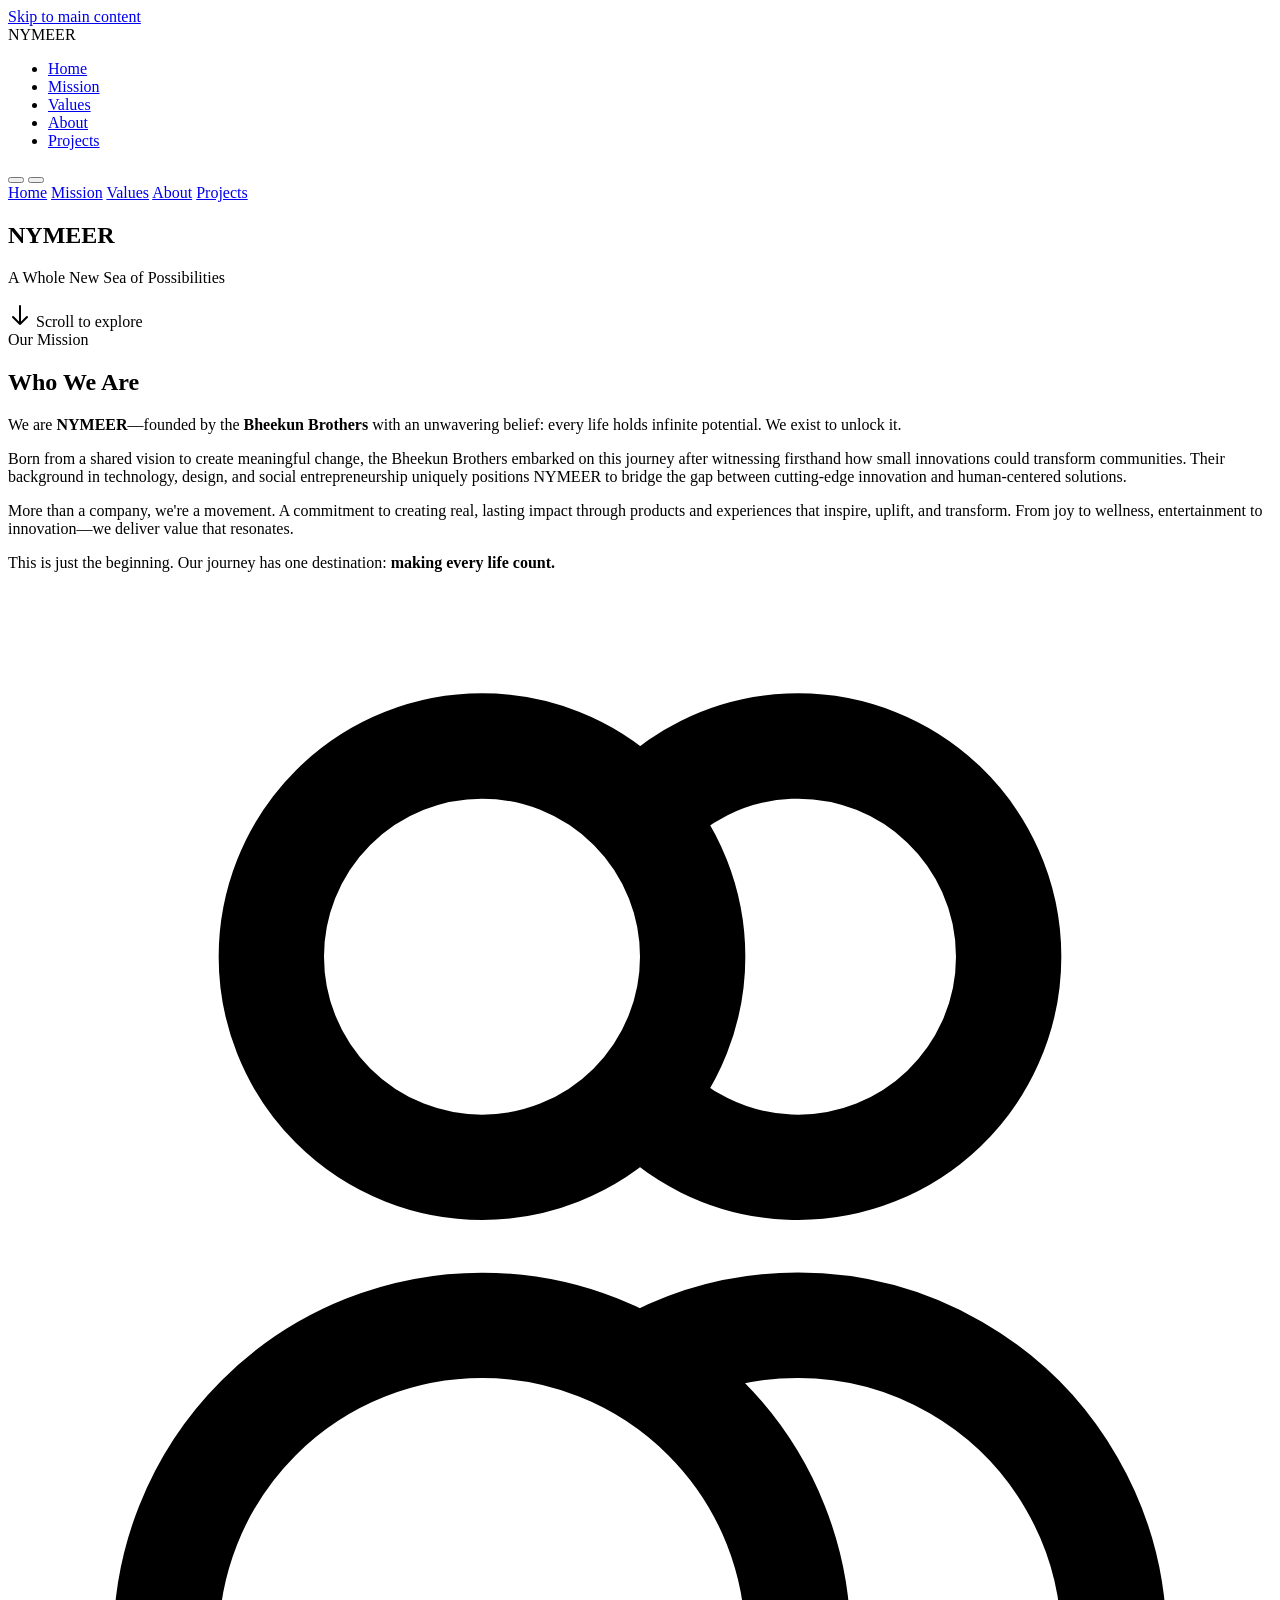
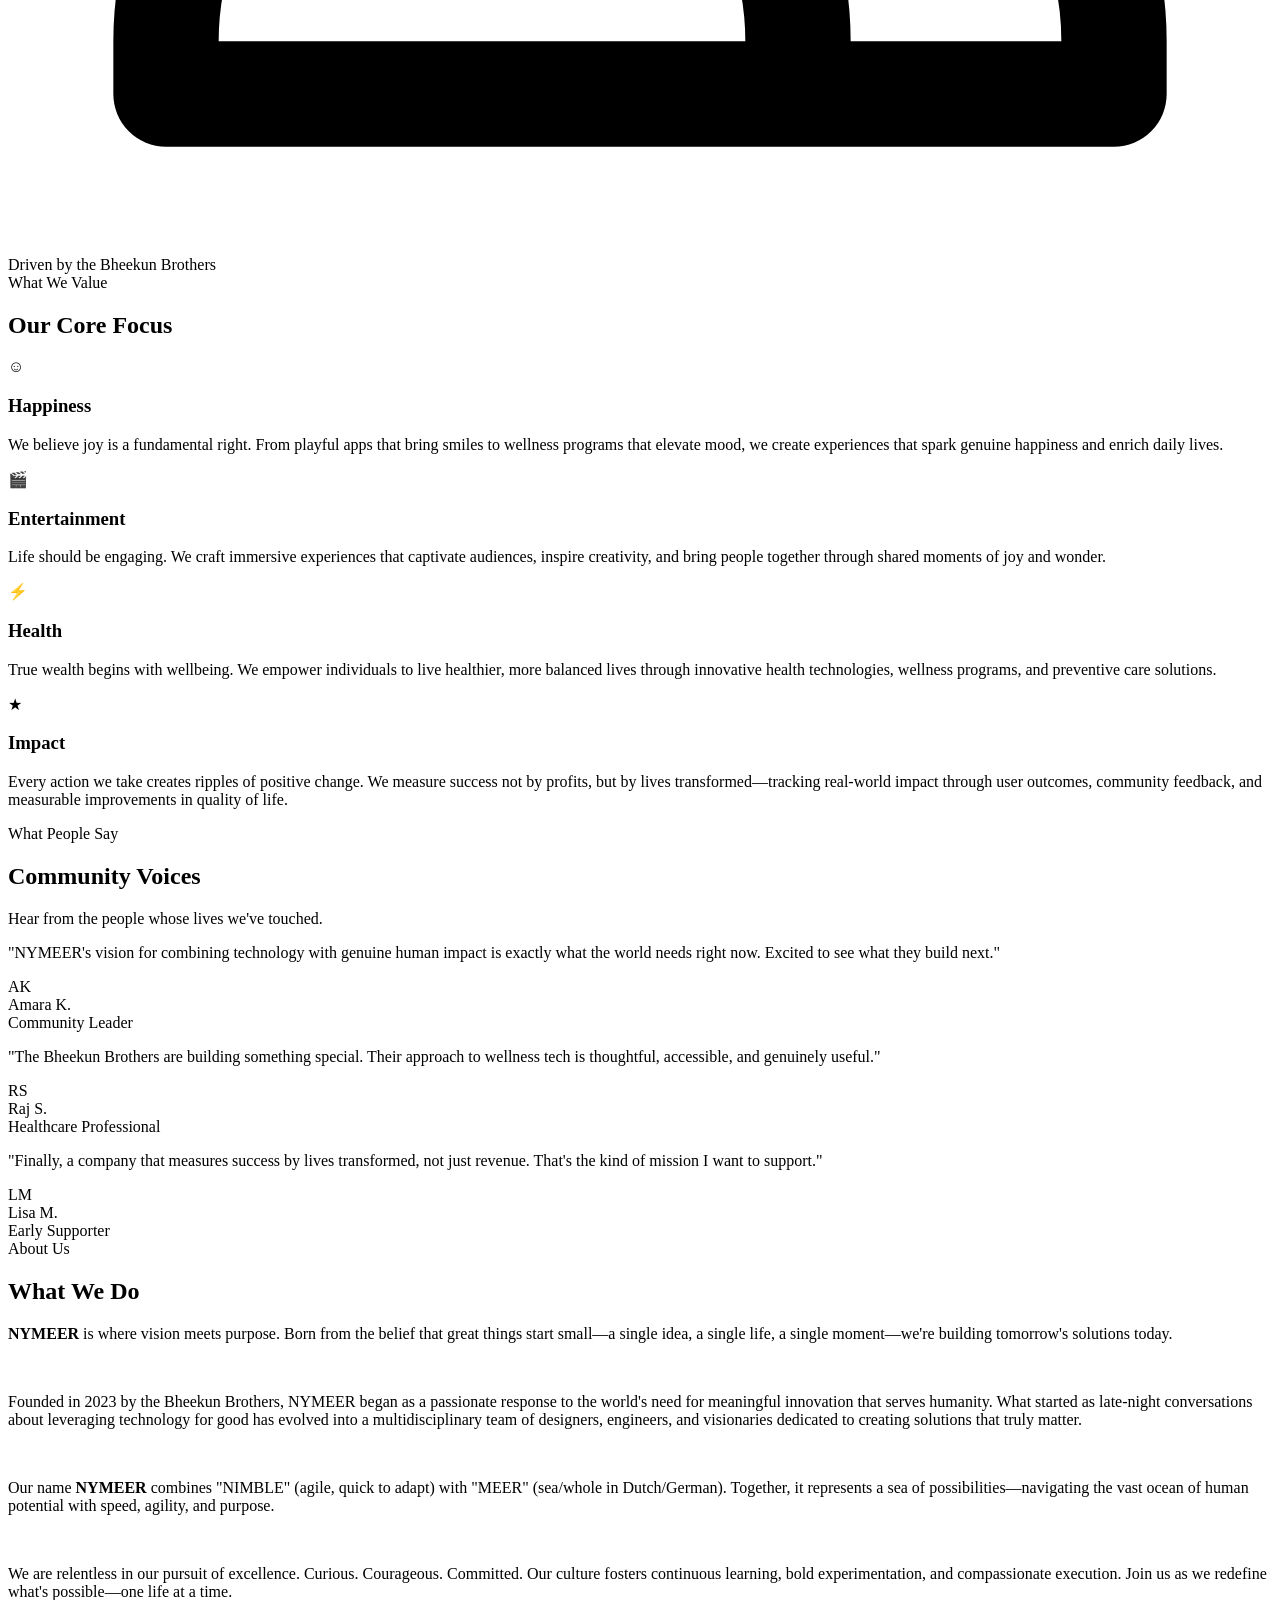
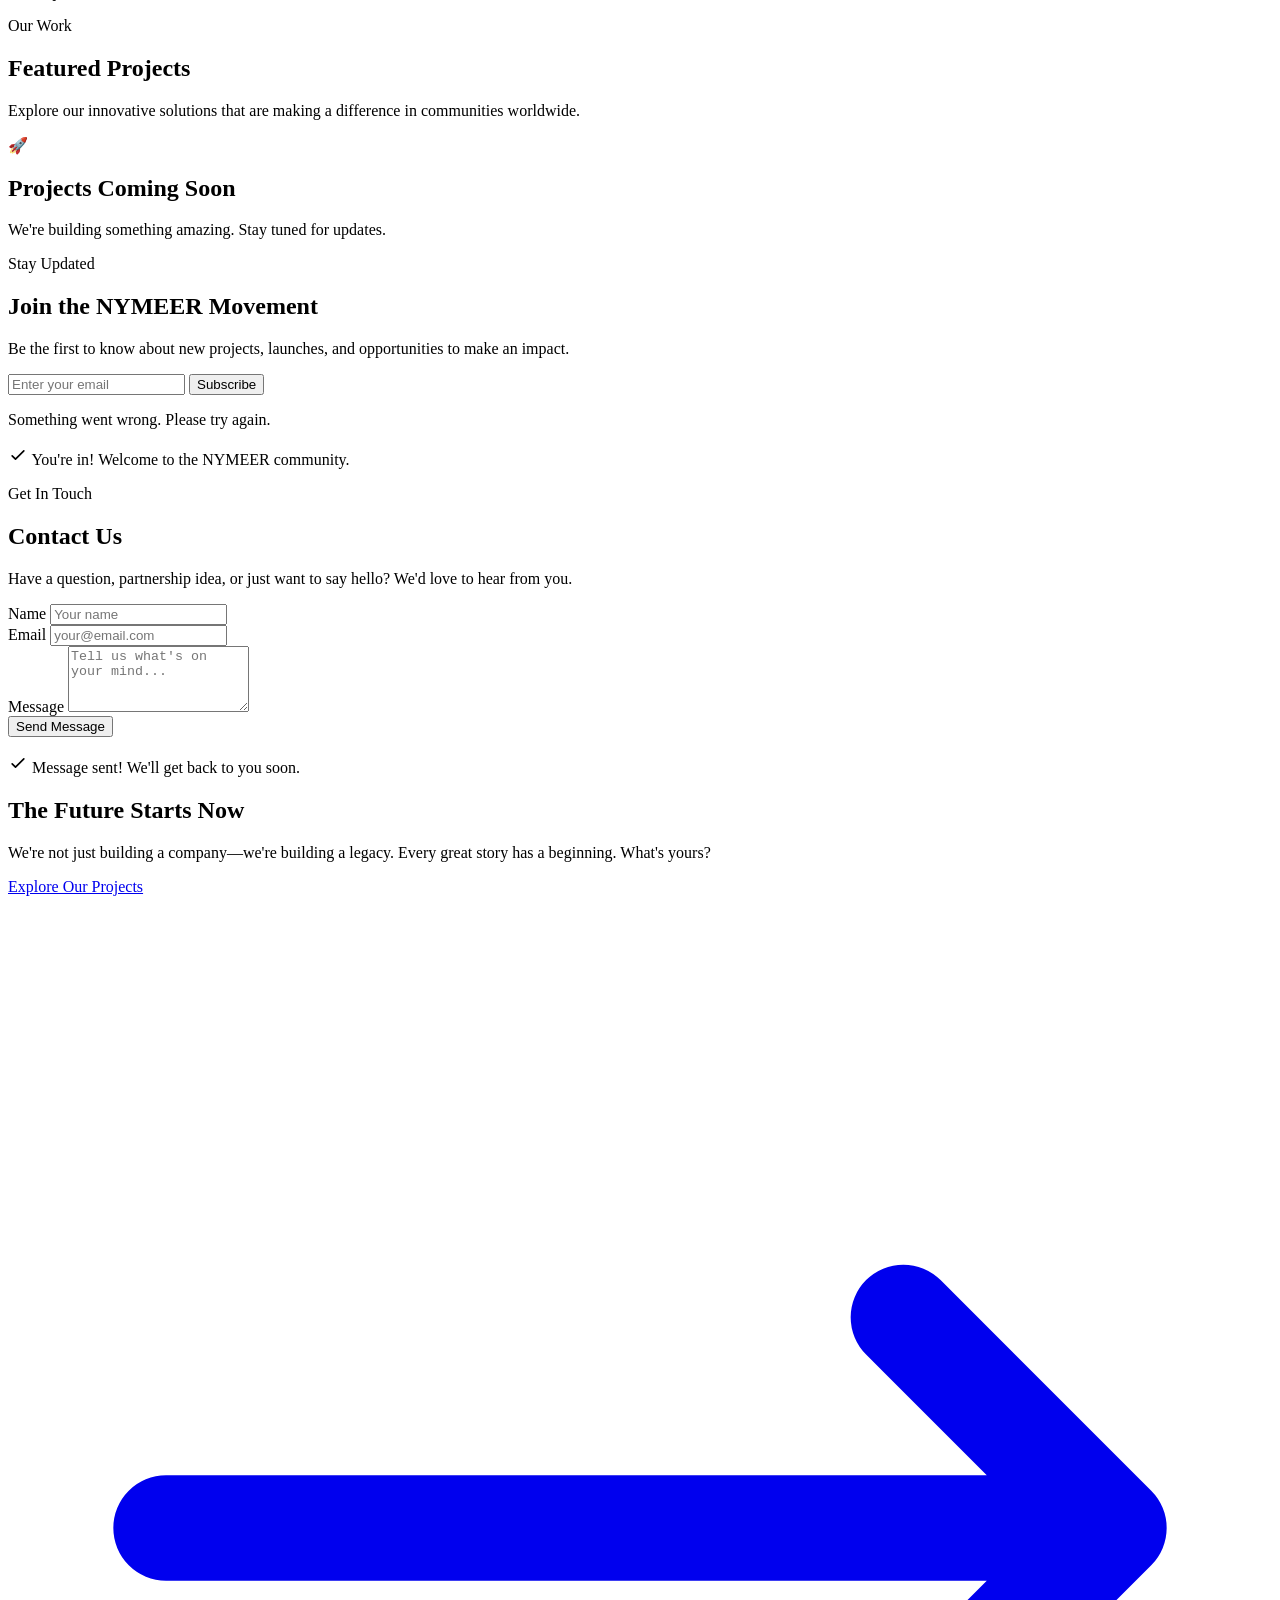
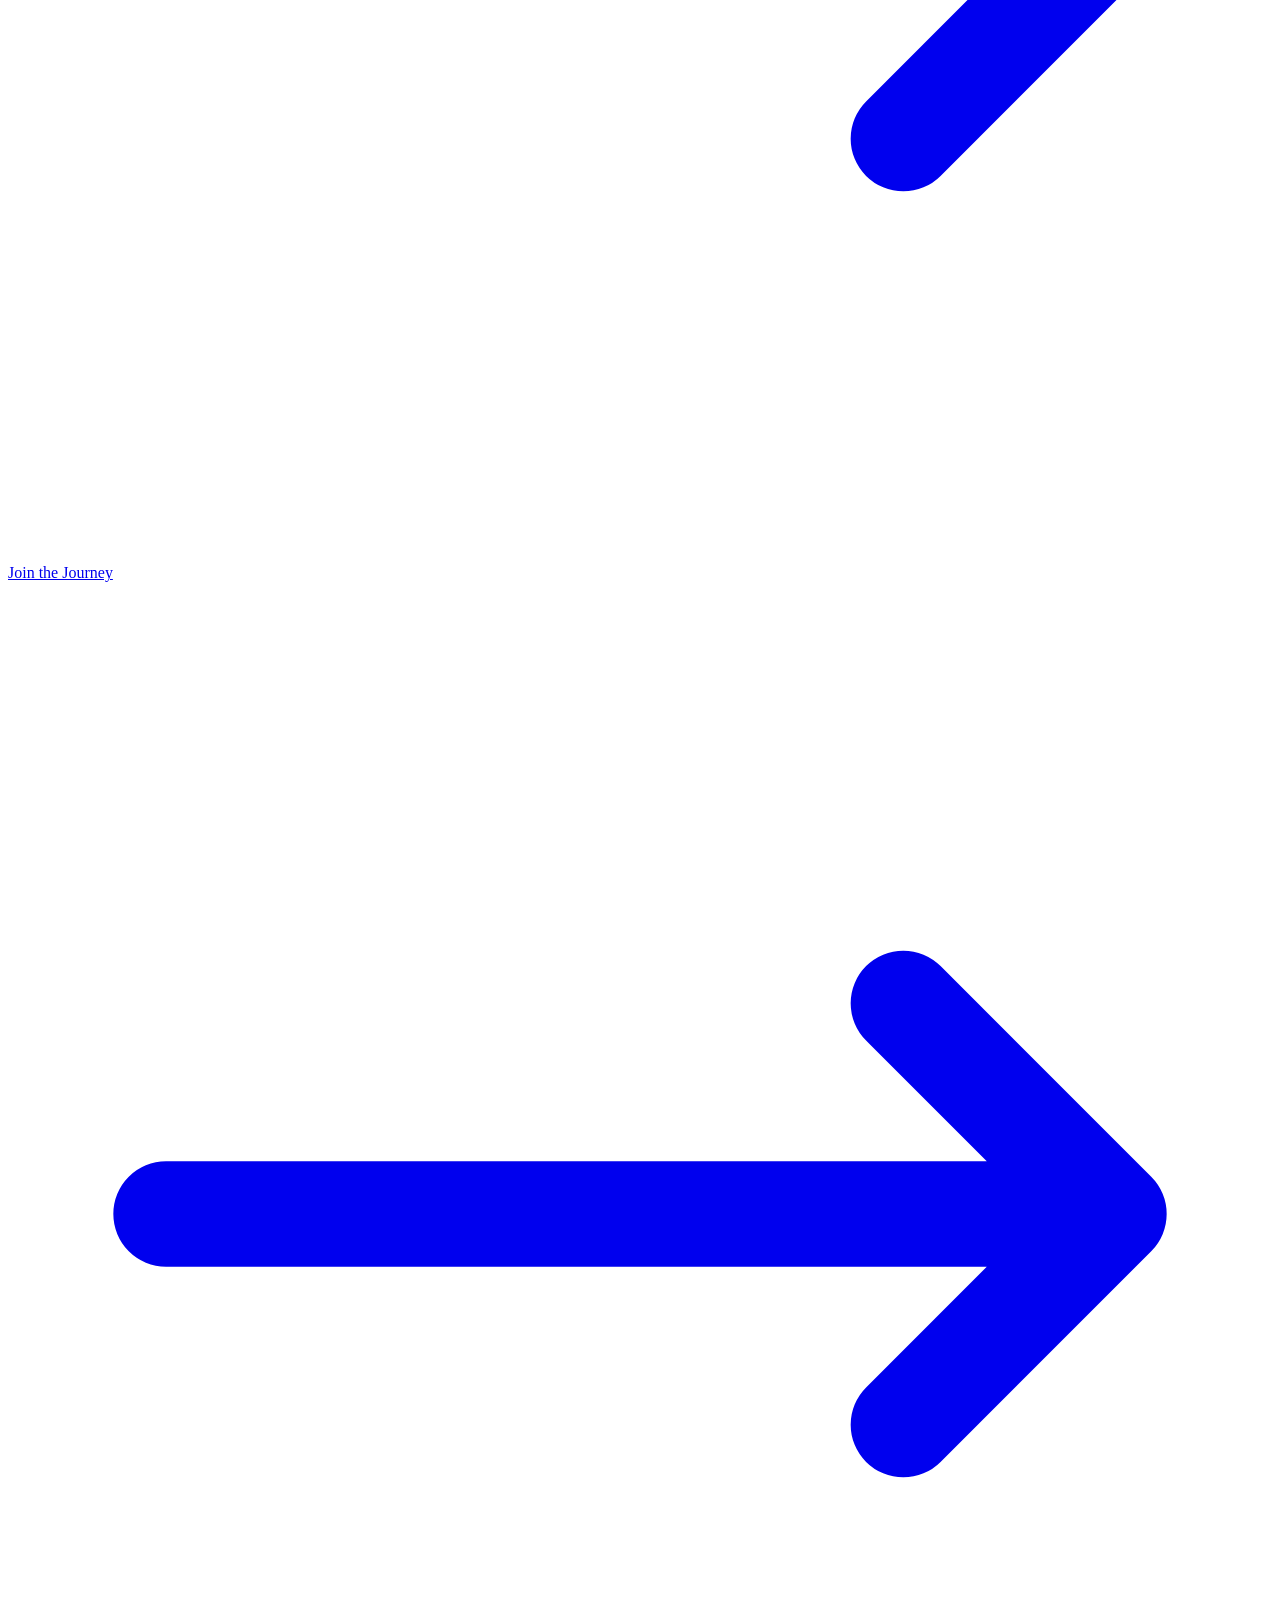
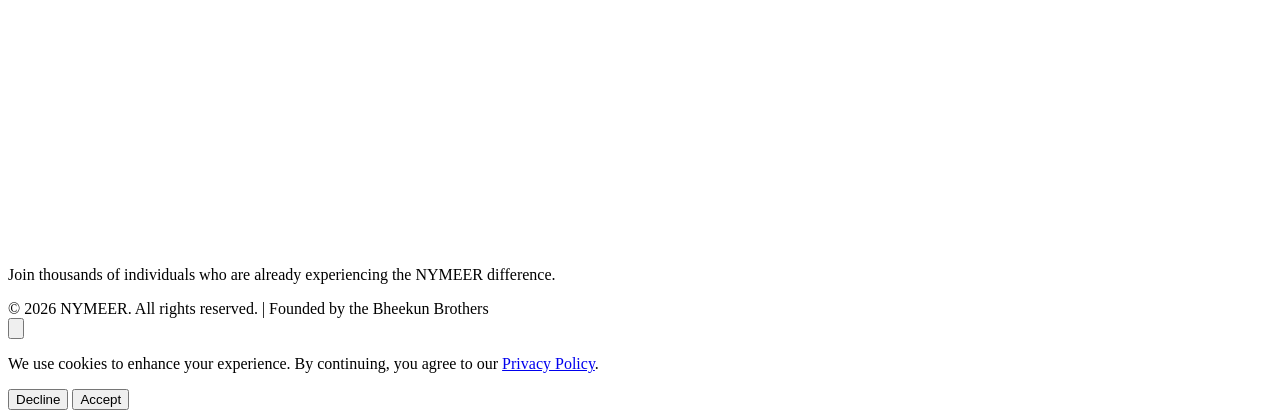
==== commit 7b49fcf5: "Complete NYMEER rebrand: update all branding, remove social links, update SEO files" ====
--- a/index.html
+++ b/index.html
@@ -50,17 +50,6 @@
                 <li><a href="#about">About</a></li>
                 <li><a href="#projects">Projects</a></li>
             </ul>
-            <div class="nav-social">
-                <a href="https://twitter.com/nymeer" target="_blank" rel="noopener noreferrer" aria-label="Follow us on X (Twitter)">
-                    <svg viewBox="0 0 24 24" fill="currentColor"><path d="M18.244 2.25h3.308l-7.227 8.26 8.502 11.24H16.17l-5.214-6.817L4.99 21.75H1.68l7.73-8.835L1.254 2.25H8.08l4.713 6.231zm-1.161 17.52h1.833L7.084 4.126H5.117z"/></svg>
-                </a>
-                <a href="https://instagram.com/nymeer" target="_blank" rel="noopener noreferrer" aria-label="Follow us on Instagram">
-                    <svg viewBox="0 0 24 24" fill="none" stroke="currentColor" stroke-width="2" stroke-linecap="round" stroke-linejoin="round"><rect x="2" y="2" width="20" height="20" rx="5" ry="5"/><path d="M16 11.37A4 4 0 1 1 12.63 8 4 4 0 0 1 16 11.37z"/><line x1="17.5" y1="6.5" x2="17.51" y2="6.5"/></svg>
-                </a>
-                <a href="https://linkedin.com/company/nymeer" target="_blank" rel="noopener noreferrer" aria-label="Connect on LinkedIn">
-                    <svg viewBox="0 0 24 24" fill="currentColor"><path d="M20.447 20.452h-3.554v-5.569c0-1.328-.027-3.037-1.852-3.037-1.853 0-2.136 1.445-2.136 2.939v5.667H9.351V9h3.414v1.561h.046c.477-.9 1.637-1.85 3.37-1.85 3.601 0 4.267 2.37 4.267 5.455v6.286zM5.337 7.433c-1.144 0-2.063-.926-2.063-2.065 0-1.138.92-2.063 2.063-2.063 1.14 0 2.064.925 2.064 2.063 0 1.139-.925 2.065-2.064 2.065zm1.782 13.019H3.555V9h3.564v11.452zM22.225 0H1.771C.792 0 0 .774 0 1.729v20.542C0 23.227.792 24 1.771 24h20.451C23.2 24 24 23.227 24 22.271V1.729C24 .774 23.2 0 22.222 0h.003z"/></svg>
-                </a>
-            </div>
             <button class="theme-toggle" aria-label="Toggle theme">
                 <svg class="icon-sun" fill="none" viewBox="0 0 24 24" stroke="currentColor" stroke-width="2"><circle cx="12" cy="12" r="5"/><line x1="12" y1="1" x2="12" y2="3"/><line x1="12" y1="21" x2="12" y2="23"/><line x1="4.22" y1="4.22" x2="5.64" y2="5.64"/><line x1="18.36" y1="18.36" x2="19.78" y2="19.78"/><line x1="1" y1="12" x2="3" y2="12"/><line x1="21" y1="12" x2="23" y2="12"/><line x1="4.22" y1="19.78" x2="5.64" y2="18.36"/><line x1="18.36" y1="5.64" x2="19.78" y2="4.22"/></svg>
                 <svg class="icon-moon" style="display:none" fill="none" viewBox="0 0 24 24" stroke="currentColor" stroke-width="2"><path d="M21 12.79A9 9 0 1 1 11.21 3 7 7 0 0 0 21 12.79z"/></svg>
@@ -77,17 +66,6 @@
         <a href="#values">Values</a>
         <a href="#about">About</a>
         <a href="#projects">Projects</a>
-        <div class="mobile-social">
-            <a href="https://twitter.com/nymeer" target="_blank" rel="noopener noreferrer" aria-label="Follow us on X (Twitter)">
-                <svg viewBox="0 0 24 24" fill="currentColor"><path d="M18.244 2.25h3.308l-7.227 8.26 8.502 11.24H16.17l-5.214-6.817L4.99 21.75H1.68l7.73-8.835L1.254 2.25H8.08l4.713 6.231zm-1.161 17.52h1.833L7.084 4.126H5.117z"/></svg>
-            </a>
-            <a href="https://instagram.com/nymeer" target="_blank" rel="noopener noreferrer" aria-label="Follow us on Instagram">
-                <svg viewBox="0 0 24 24" fill="none" stroke="currentColor" stroke-width="2" stroke-linecap="round" stroke-linejoin="round"><rect x="2" y="2" width="20" height="20" rx="5" ry="5"/><path d="M16 11.37A4 4 0 1 1 12.63 8 4 4 0 0 1 16 11.37z"/><line x1="17.5" y1="6.5" x2="17.51" y2="6.5"/></svg>
-            </a>
-            <a href="https://linkedin.com/company/nymeer" target="_blank" rel="noopener noreferrer" aria-label="Connect on LinkedIn">
-                <svg viewBox="0 0 24 24" fill="currentColor"><path d="M20.447 20.452h-3.554v-5.569c0-1.328-.027-3.037-1.852-3.037-1.853 0-2.136 1.445-2.136 2.939v5.667H9.351V9h3.414v1.561h.046c.477-.9 1.637-1.85 3.37-1.85 3.601 0 4.267 2.37 4.267 5.455v6.286zM5.337 7.433c-1.144 0-2.063-.926-2.063-2.065 0-1.138.92-2.063 2.063-2.063 1.14 0 2.064.925 2.064 2.063 0 1.139-.925 2.065-2.064 2.065zm1.782 13.019H3.555V9h3.564v11.452zM22.225 0H1.771C.792 0 0 .774 0 1.729v20.542C0 23.227.792 24 1.771 24h20.451C23.2 24 24 23.227 24 22.271V1.729C24 .774 23.2 0 22.222 0h.003z"/></svg>
-            </a>
-        </div>
     </div>
 
     <section id="hero">
@@ -270,17 +248,6 @@
     </section>
 
     <footer>
-        <div class="footer-social">
-            <a href="https://twitter.com/nymeer" target="_blank" rel="noopener noreferrer" aria-label="Follow us on X (Twitter)">
-                <svg viewBox="0 0 24 24" fill="currentColor"><path d="M18.244 2.25h3.308l-7.227 8.26 8.502 11.24H16.17l-5.214-6.817L4.99 21.75H1.68l7.73-8.835L1.254 2.25H8.08l4.713 6.231zm-1.161 17.52h1.833L7.084 4.126H5.117z"/></svg>
-            </a>
-            <a href="https://instagram.com/nymeer" target="_blank" rel="noopener noreferrer" aria-label="Follow us on Instagram">
-                <svg viewBox="0 0 24 24" fill="none" stroke="currentColor" stroke-width="2" stroke-linecap="round" stroke-linejoin="round"><rect x="2" y="2" width="20" height="20" rx="5" ry="5"/><path d="M16 11.37A4 4 0 1 1 12.63 8 4 4 0 0 1 16 11.37z"/><line x1="17.5" y1="6.5" x2="17.51" y2="6.5"/></svg>
-            </a>
-            <a href="https://linkedin.com/company/nymeer" target="_blank" rel="noopener noreferrer" aria-label="Connect on LinkedIn">
-                <svg viewBox="0 0 24 24" fill="currentColor"><path d="M20.447 20.452h-3.554v-5.569c0-1.328-.027-3.037-1.852-3.037-1.853 0-2.136 1.445-2.136 2.939v5.667H9.351V9h3.414v1.561h.046c.477-.9 1.637-1.85 3.37-1.85 3.601 0 4.267 2.37 4.267 5.455v6.286zM5.337 7.433c-1.144 0-2.063-.926-2.063-2.065 0-1.138.92-2.063 2.063-2.063 1.14 0 2.064.925 2.064 2.063 0 1.139-.925 2.065-2.064 2.065zm1.782 13.019H3.555V9h3.564v11.452zM22.225 0H1.771C.792 0 0 .774 0 1.729v20.542C0 23.227.792 24 1.771 24h20.451C23.2 24 24 23.227 24 22.271V1.729C24 .774 23.2 0 22.222 0h.003z"/></svg>
-            </a>
-        </div>
         &copy; <span id="year"></span> NYMEER. All rights reserved. | Founded by the Bheekun Brothers
     </footer>
 
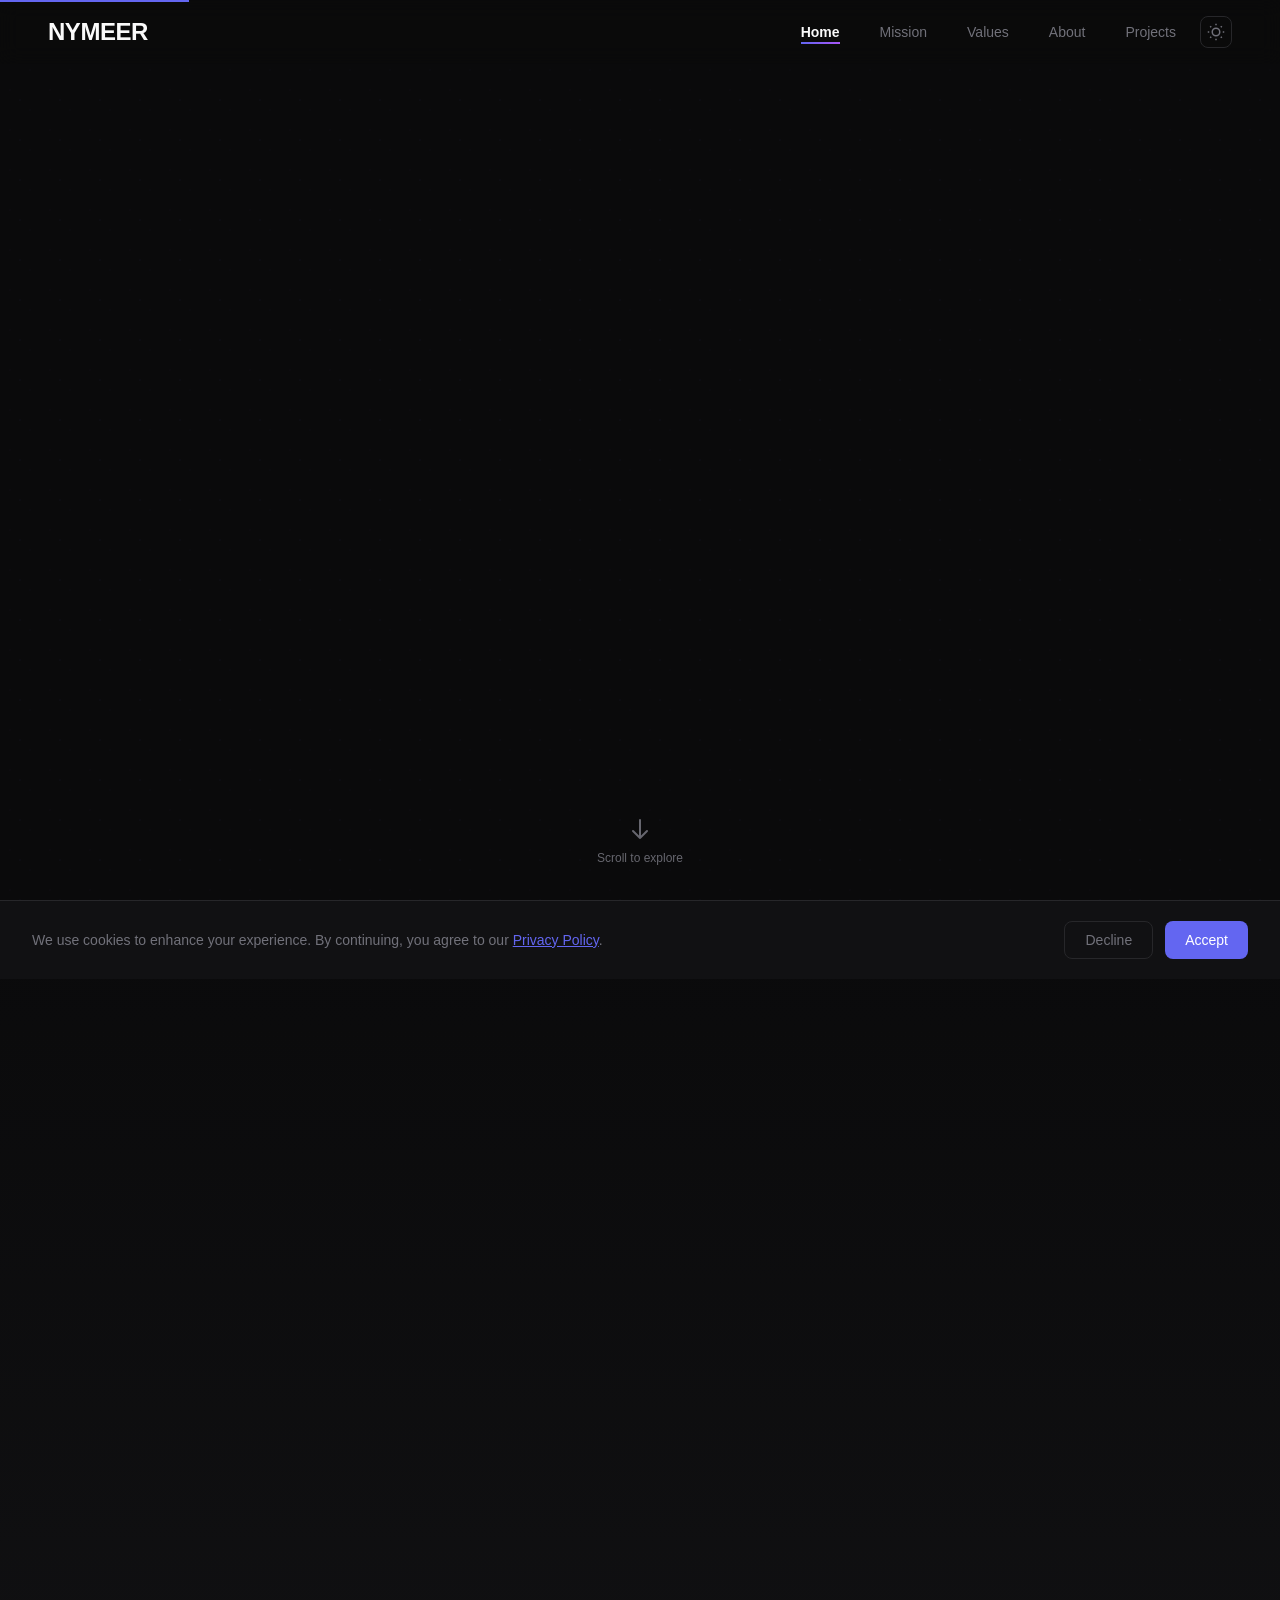
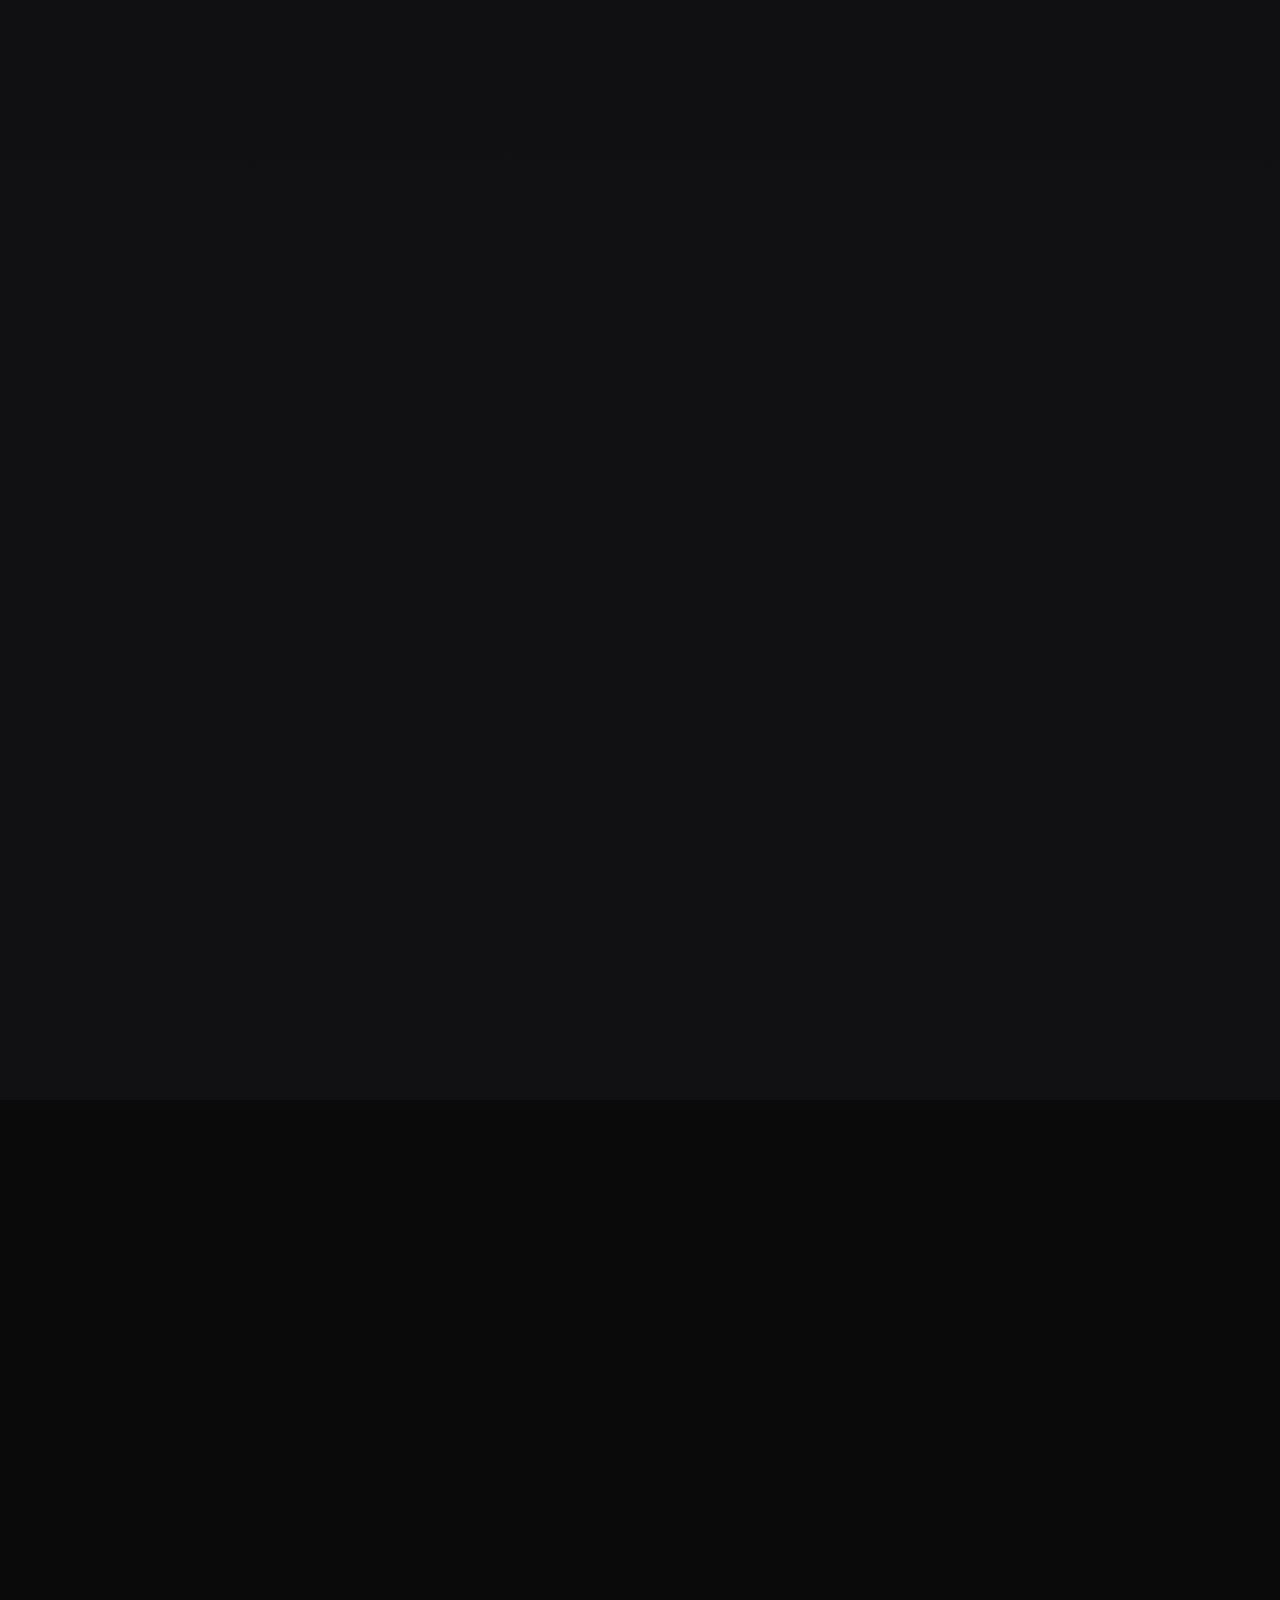
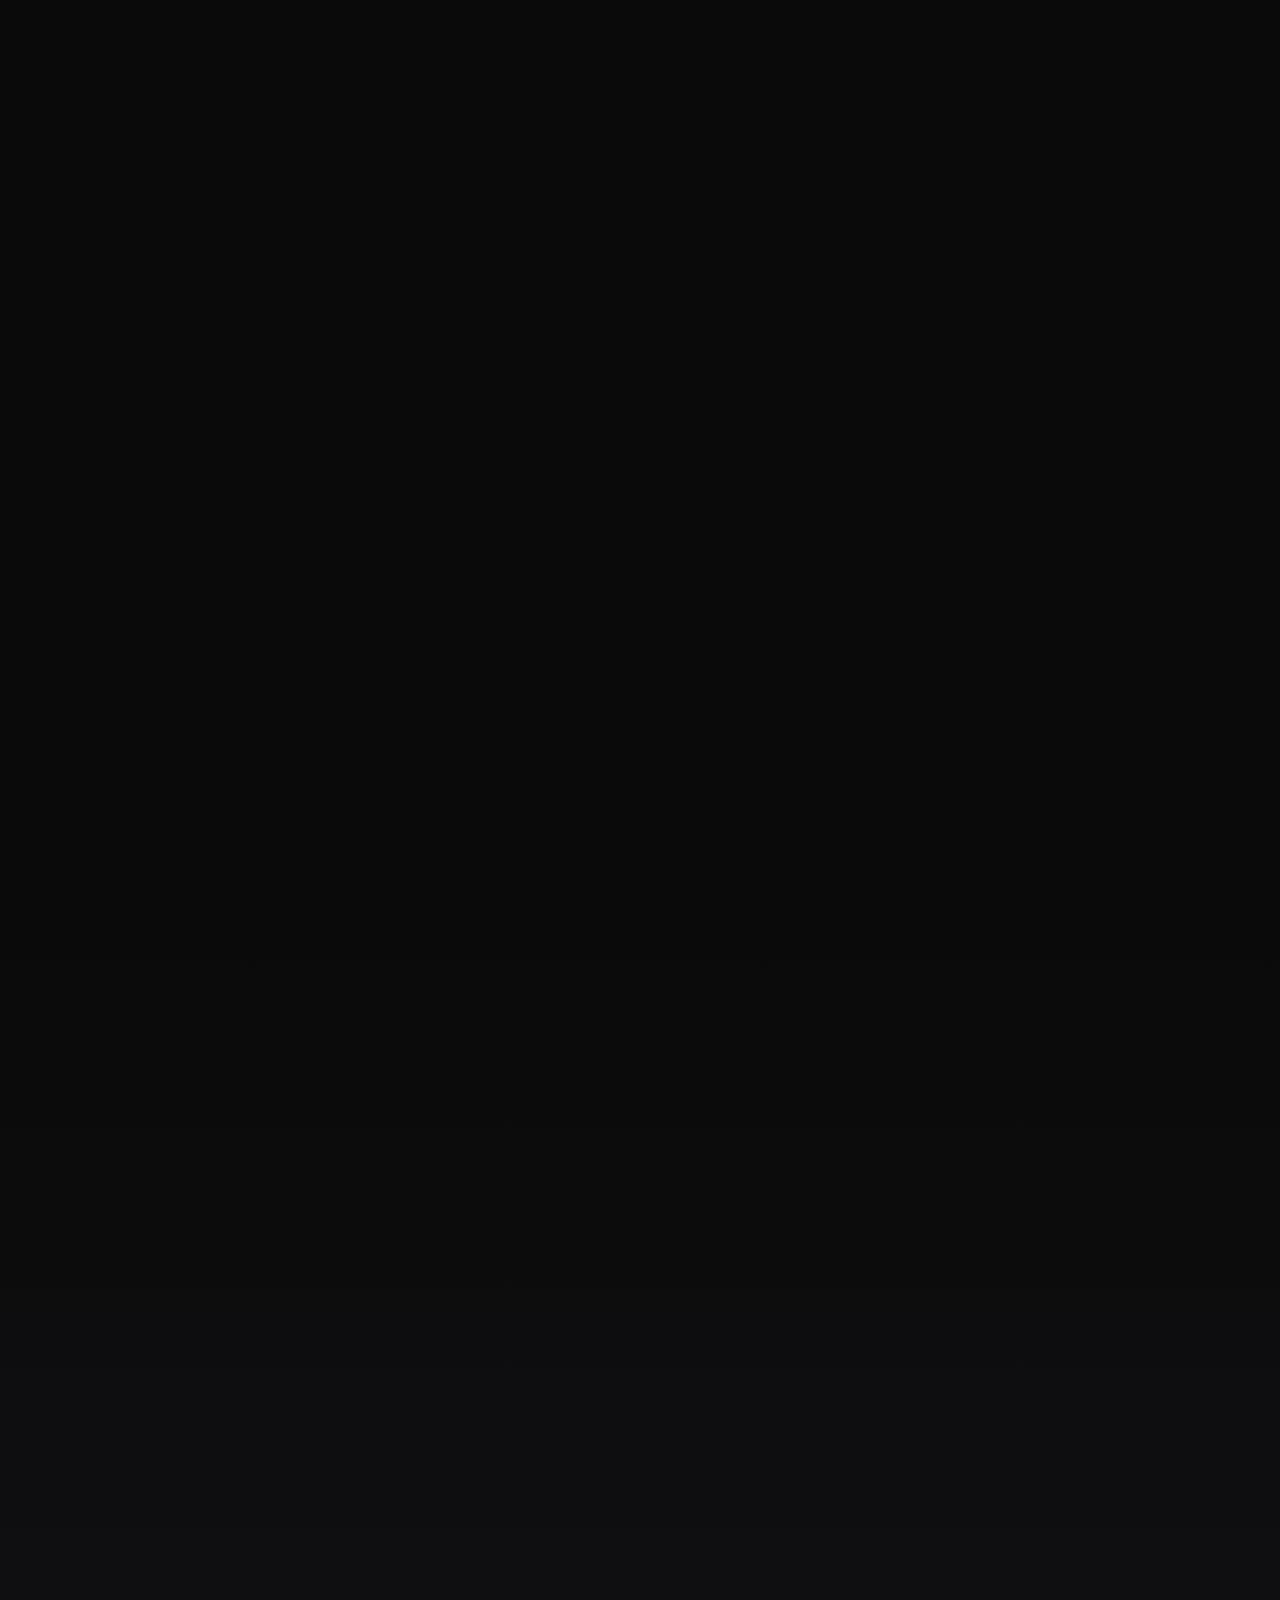
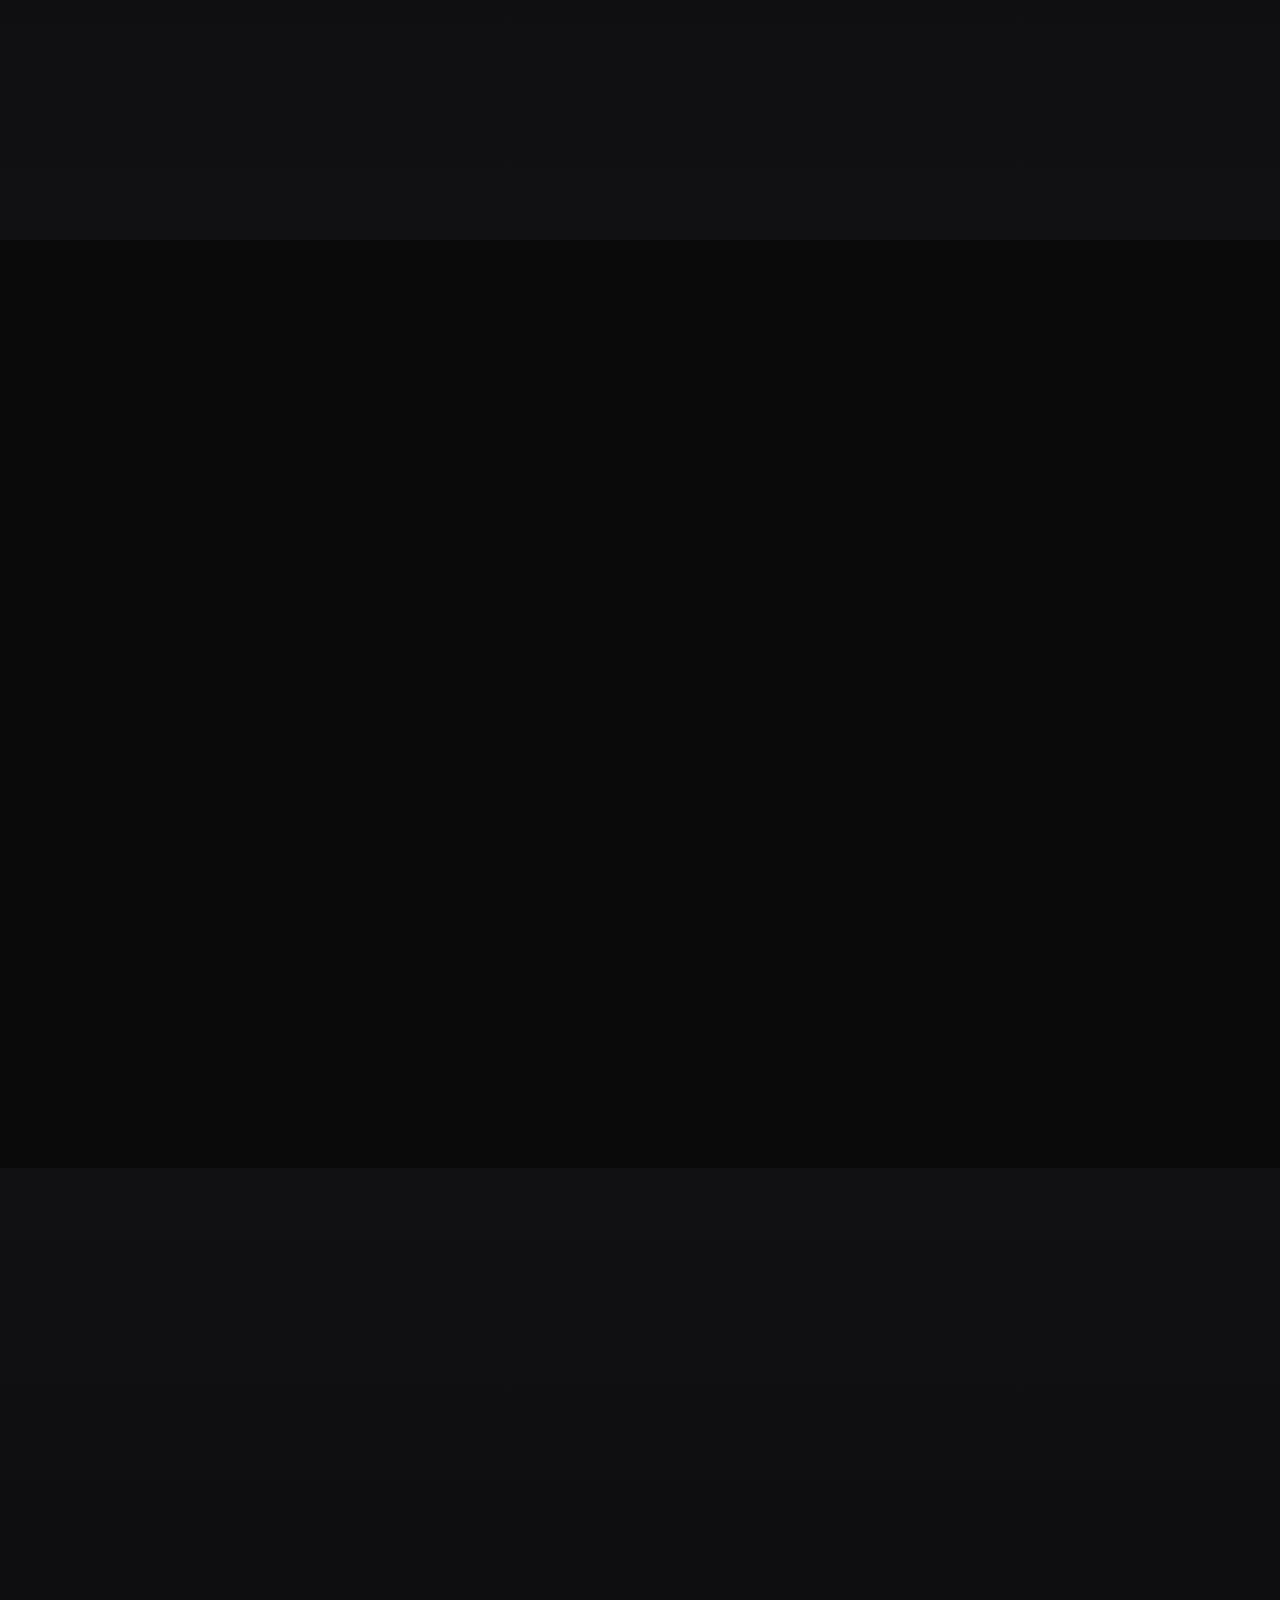
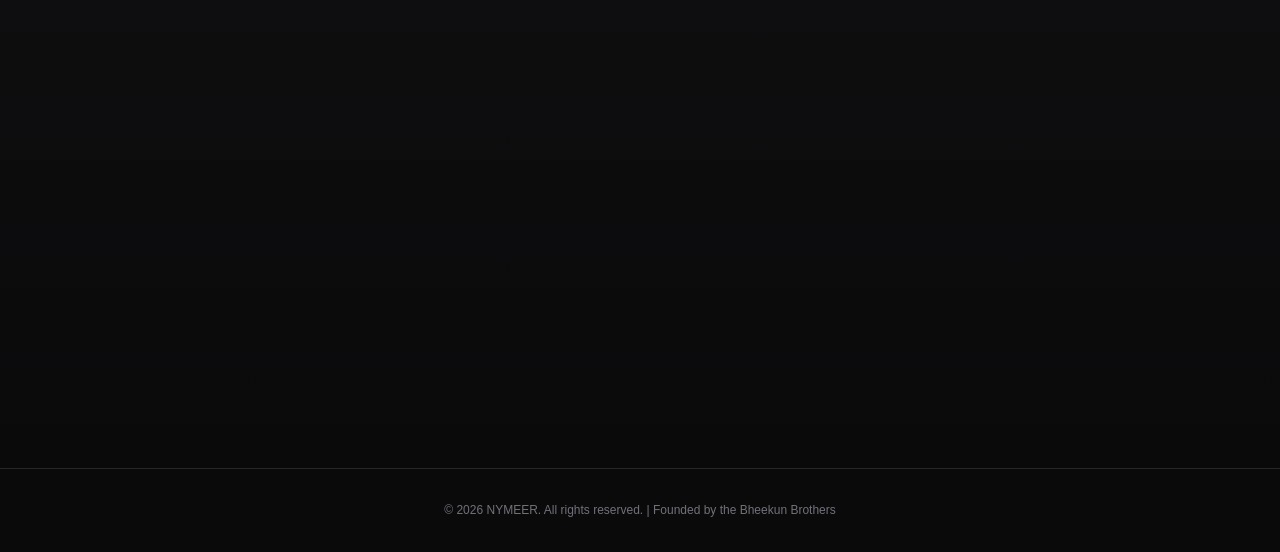
==== commit 26780322: "fix: remove duplicate JS, add Herbally project, fix mobile theme toggle - Remove inline script dupli" ====
--- a/index.html
+++ b/index.html
@@ -19,14 +19,14 @@
     <meta property="og:url" content="https://nymeer.com/">
     <meta property="og:title" content="NYMEER - A Whole New Sea of Possibilities">
     <meta property="og:description" content="Nimble innovation, endless possibilities. Building meaningful solutions in happiness, entertainment, health, and impact. Founded by the Bheekun Brothers.">
-    <meta property="og:image" content="/og-image.svg">
+    <meta property="og:image" content="/og-image.png">
     <meta property="og:site_name" content="NYMEER">
 
     <meta name="twitter:card" content="summary_large_image">
     <meta name="twitter:url" content="https://nymeer.com/">
     <meta name="twitter:title" content="NYMEER - A Whole New Sea of Possibilities">
     <meta name="twitter:description" content="Nimble innovation, endless possibilities. Building meaningful solutions in happiness, entertainment, health, and impact.">
-    <meta name="twitter:image" content="/og-image.svg">
+    <meta name="twitter:image" content="/og-image.png">
 
     <title>NYMEER - A Whole New Sea of Possibilities</title>
     <link rel="canonical" href="https://nymeer.com/">
@@ -35,7 +35,6 @@
     <link rel="preconnect" href="https://fonts.gstatic.com" crossorigin>
     <link href="/fonts/inter.css" rel="stylesheet">
 
-    <script src="/sw.js"></script>
     <script src="/main.js" defer></script>
 </head>
 <body>
@@ -176,9 +175,18 @@
             <h2 class="animate-on-scroll delay-1">Featured Projects</h2>
             <p class="section-subtext animate-on-scroll delay-2">Explore our innovative solutions that are making a difference in communities worldwide.</p>
         </div>
-        <div class="coming-soon animate-on-scroll delay-3">
+        <div class="projects-grid">
+            <a href="https://herbally.app" target="_blank" rel="noopener noreferrer" class="project-card animate-on-scroll delay-3">
+                <div class="project-status live">Live</div>
+                <div class="project-icon" aria-hidden="true">&#127807;</div>
+                <h3>Herbally</h3>
+                <p>Your go-to herbal wellness companion. Discover natural remedies, track your wellness journey, and embrace a healthier lifestyle.</p>
+                <span class="project-link">Visit herbally.app <svg fill="none" viewBox="0 0 24 24" stroke="currentColor" stroke-width="2" width="16" height="16"><path stroke-linecap="round" stroke-linejoin="round" d="M17 8l4 4m0 0l-4 4m4-4H3"/></svg></span>
+            </a>
+        </div>
+        <div class="coming-soon animate-on-scroll delay-4">
             <div class="coming-soon-icon" aria-hidden="true">&#128640;</div>
-            <h2>Projects Coming Soon</h2>
+            <h2>More Projects Coming Soon</h2>
             <p>We're building something amazing. Stay tuned for updates.</p>
         </div>
     </section>
@@ -265,176 +273,10 @@
 
     <script>
         document.getElementById('year').textContent = new Date().getFullYear();
-
-        if ('serviceWorker' in navigator) {
-            navigator.serviceWorker.register('/sw.js').catch(() => {});
-        }
-
-        const theme = localStorage.getItem('theme') || 'dark';
+        var theme = localStorage.getItem('theme') || 'dark';
         document.documentElement.setAttribute('data-theme', theme === 'light' ? 'light' : 'dark');
         document.querySelector('.icon-sun').style.display = theme === 'light' ? 'none' : 'block';
         document.querySelector('.icon-moon').style.display = theme === 'light' ? 'block' : 'none';
-
-        const themeToggle = document.querySelector('.theme-toggle');
-        themeToggle.addEventListener('click', () => {
-            const isLight = document.documentElement.getAttribute('data-theme') === 'light';
-            const newTheme = isLight ? 'dark' : 'light';
-            document.documentElement.setAttribute('data-theme', newTheme);
-            localStorage.setItem('theme', newTheme);
-            document.querySelector('.icon-sun').style.display = newTheme === 'light' ? 'none' : 'block';
-            document.querySelector('.icon-moon').style.display = newTheme === 'light' ? 'block' : 'none';
-        });
-
-        const hamburger = document.querySelector('.hamburger');
-        const mobileMenu = document.querySelector('.mobile-menu');
-        const mobileLinks = mobileMenu.querySelectorAll('a');
-        const scrollIndicator = document.querySelector('.scroll-indicator');
-        const backToTop = document.querySelector('.back-to-top');
-        const sections = document.querySelectorAll('section[id]');
-        const navLinks = document.querySelectorAll('.nav-links a');
-
-        hamburger.addEventListener('click', () => {
-            const isOpen = hamburger.classList.toggle('active');
-            mobileMenu.classList.toggle('active');
-            hamburger.setAttribute('aria-expanded', isOpen);
-            document.body.style.overflow = isOpen ? 'hidden' : '';
-        });
-
-        for (let i = 0; i < mobileLinks.length; i++) {
-            mobileLinks[i].addEventListener('click', () => {
-                hamburger.classList.remove('active');
-                mobileMenu.classList.remove('active');
-                hamburger.setAttribute('aria-expanded', 'false');
-                document.body.style.overflow = '';
-            });
-        }
-
-        const observer = new IntersectionObserver((entries) => {
-            for (let i = 0; i < entries.length; i++) {
-                if (entries[i].isIntersecting) {
-                    entries[i].target.classList.add('visible');
-                }
-            }
-        }, { threshold: 0.1, rootMargin: '0px 0px -50px 0px' });
-
-        const animatedElements = document.querySelectorAll('.animate-on-scroll');
-        for (let i = 0; i < animatedElements.length; i++) {
-            observer.observe(animatedElements[i]);
-        }
-
-        window.addEventListener('scroll', () => {
-            const scrollY = window.scrollY;
-            scrollIndicator.classList.toggle('hidden', scrollY > 100);
-            backToTop.classList.toggle('visible', scrollY > 500);
-
-            let current = '';
-            for (let i = 0; i < sections.length; i++) {
-                const top = sections[i].offsetTop - 100;
-                if (scrollY >= top) {
-                    current = sections[i].getAttribute('id');
-                }
-            }
-
-            for (let i = 0; i < navLinks.length; i++) {
-                navLinks[i].classList.remove('active');
-                if (navLinks[i].getAttribute('href') === `#${current}`) {
-                    navLinks[i].classList.add('active');
-                }
-            }
-            for (let i = 0; i < mobileLinks.length; i++) {
-                mobileLinks[i].classList.remove('active');
-                if (mobileLinks[i].getAttribute('href') === `#${current}`) {
-                    mobileLinks[i].classList.add('active');
-                }
-            }
-        }, { passive: true });
-
-        backToTop.addEventListener('click', () => {
-            window.scrollTo({ top: 0, behavior: 'smooth' });
-        });
-
-        const newsletterForm = document.getElementById('newsletter-form');
-        const newsletterSuccess = document.getElementById('newsletter-success');
-        const newsletterError = document.getElementById('newsletter-error');
-
-        newsletterForm.addEventListener('submit', async (e) => {
-            e.preventDefault();
-            const btn = newsletterForm.querySelector('.newsletter-btn');
-            btn.disabled = true;
-            btn.textContent = 'Subscribing...';
-
-            try {
-                const res = await fetch(newsletterForm.action, {
-                    method: 'POST',
-                    body: new FormData(newsletterForm),
-                    headers: { 'Accept': 'application/json' }
-                });
-                if (res.ok) {
-                    newsletterForm.style.display = 'none';
-                    newsletterSuccess.classList.add('show');
-                    newsletterError.classList.remove('show');
-                } else {
-                    throw new Error('Failed');
-                }
-            } catch {
-                newsletterError.classList.add('show');
-                newsletterError.textContent = 'Something went wrong. Please try again.';
-                btn.disabled = false;
-                btn.textContent = 'Subscribe';
-            }
-        });
-
-        const contactForm = document.getElementById('contact-form');
-        const contactSuccess = document.getElementById('contact-success');
-
-        contactForm.addEventListener('submit', async (e) => {
-            e.preventDefault();
-            const btn = contactForm.querySelector('.form-submit');
-            btn.disabled = true;
-            btn.textContent = 'Sending...';
-
-            try {
-                const res = await fetch(contactForm.action, {
-                    method: 'POST',
-                    body: new FormData(contactForm),
-                    headers: { 'Accept': 'application/json' }
-                });
-                if (res.ok) {
-                    contactForm.reset();
-                    contactSuccess.classList.add('show');
-                    btn.style.display = 'none';
-                } else {
-                    throw new Error('Failed');
-                }
-            } catch {
-                btn.disabled = false;
-                btn.textContent = 'Send Message';
-                alert('Something went wrong. Please try again or email us directly.');
-            }
-        });
-
-        const cookieBanner = document.getElementById('cookie-banner');
-        const cookieAccept = document.getElementById('cookie-accept');
-        const cookieDecline = document.getElementById('cookie-decline');
-
-        if (!localStorage.getItem('cookieConsent')) {
-            setTimeout(() => cookieBanner.classList.add('show'), 1500);
-        }
-
-        cookieAccept.addEventListener('click', () => {
-            localStorage.setItem('cookieConsent', 'accepted');
-            cookieBanner.classList.remove('show');
-            const script = document.createElement('script');
-            script.defer = true;
-            script.src = 'https://plausible.io/js/script.js';
-            script.setAttribute('data-domain', 'nymeer.com');
-            document.head.appendChild(script);
-        });
-
-        cookieDecline.addEventListener('click', () => {
-            localStorage.setItem('cookieConsent', 'declined');
-            cookieBanner.classList.remove('show');
-        });
     </script>
 </body>
 </html>
--- a/styles.css
+++ b/styles.css
@@ -0,0 +1,307 @@
+:root {
+    --bg: #0a0a0b;
+    --text: #fafafa;
+    --accent: #6366f1;
+    --accent-hover: #818cf8;
+    --muted: #71717a;
+    --card-bg: #111113;
+    --border: #27272a;
+    --success: #22c55e;
+    --error: #ef4444;
+    --nav-height: 64px;
+    --cookie-h: 0px;
+}
+
+[data-theme="light"] {
+    --bg: #fafafa;
+    --text: #0a0a0b;
+    --card-bg: #ffffff;
+    --border: #e4e4e7;
+    --muted: #71717a;
+}
+
+.skip-link {
+    position: absolute; top: -40px; left: 0;
+    background: var(--accent); color: white;
+    padding: 8px 16px; text-decoration: none;
+    font-weight: 600; z-index: 1000; transition: top 0.2s;
+}
+.skip-link:focus { top: 0; }
+
+:focus-visible {
+    outline: 2px solid var(--accent);
+    outline-offset: 2px; border-radius: 4px;
+}
+
+* { margin: 0; padding: 0; box-sizing: border-box; }
+
+html { scroll-behavior: smooth; scroll-padding-top: var(--nav-height); }
+
+body {
+    font-family: 'Inter', -apple-system, BlinkMacSystemFont, sans-serif;
+    background: var(--bg); color: var(--text);
+    min-height: 100vh; line-height: 1.6;
+    transition: background 0.3s, color 0.3s;
+}
+
+body::before {
+    content: ''; position: fixed; top: 0; left: 0;
+    width: 100%; height: 100%;
+    background-image:
+        radial-gradient(circle at 50% 50%, rgba(99, 102, 241, 0.03) 1px, transparent 1px),
+        radial-gradient(circle at 25% 25%, rgba(168, 85, 247, 0.02) 1px, transparent 1px),
+        radial-gradient(circle at 75% 75%, rgba(99, 102, 241, 0.02) 1px, transparent 1px);
+    background-size: 40px 40px;
+    pointer-events: none; z-index: -1;
+}
+
+nav {
+    position: fixed; top: 0; left: 0; right: 0;
+    display: flex; justify-content: space-between;
+    align-items: center; padding: 1.25rem 3rem;
+    background: rgba(10, 10, 11, 0.9);
+    backdrop-filter: blur(10px); z-index: 100;
+    height: var(--nav-height);
+    transition: background 0.3s;
+}
+
+[data-theme="light"] nav { background: rgba(250, 250, 250, 0.9); }
+
+.logo { font-size: 1.5rem; font-weight: 700; letter-spacing: -0.02em; cursor: pointer; }
+.logo:hover { transform: scale(1.05); }
+.logo span { color: var(--accent); transition: transform 0.2s; }
+.logo:hover span { transform: scale(1.1); }
+
+.nav-right { display: flex; align-items: center; gap: 1.5rem; }
+
+.nav-links { display: flex; gap: 2.5rem; list-style: none; align-items: center; }
+
+.nav-links a {
+    color: var(--muted); text-decoration: none;
+    font-size: 0.875rem; font-weight: 500;
+    transition: color 0.2s; position: relative;
+}
+.nav-links a::after {
+    content: ''; position: absolute; bottom: -4px; left: 0;
+    width: 0%; height: 2px;
+    background: linear-gradient(90deg, var(--accent), #a855f7);
+    transition: width 0.3s;
+}
+.nav-links a:hover, .nav-links a.active { color: var(--text); }
+.nav-links a.active { font-weight: 600; }
+.nav-links a:hover::after, .nav-links a.active::after { width: 100%; }
+
+.nav-social { display: flex; gap: 1rem; align-items: center; }
+.nav-social a { color: var(--muted); transition: color 0.2s; display: flex; }
+.nav-social a:hover { color: var(--text); }
+.nav-social svg { width: 20px; height: 20px; }
+
+.theme-toggle {
+    background: none; border: 1px solid var(--border);
+    border-radius: 8px; padding: 6px; cursor: pointer;
+    color: var(--muted); display: flex; transition: color 0.2s, border-color 0.2s;
+}
+.theme-toggle:hover { color: var(--text); border-color: var(--accent); }
+.theme-toggle svg { width: 18px; height: 18px; }
+
+.hamburger {
+    display: none; flex-direction: column; gap: 5px;
+    background: none; border: none; cursor: pointer;
+    padding: 4px; z-index: 101;
+}
+.hamburger span {
+    display: block; width: 24px; height: 2px;
+    background: var(--text); border-radius: 2px;
+    transition: transform 0.3s, opacity 0.3s;
+}
+.hamburger.active span:nth-child(1) { transform: translateY(7px) rotate(45deg); }
+.hamburger.active span:nth-child(2) { opacity: 0; }
+.hamburger.active span:nth-child(3) { transform: translateY(-7px) rotate(-45deg); }
+
+.mobile-menu {
+    display: none; position: fixed; top: var(--nav-height);
+    left: 0; right: 0; background: rgba(10, 10, 11, 0.98);
+    backdrop-filter: blur(10px); padding: 2rem; z-index: 99;
+    flex-direction: column; gap: 1.5rem;
+    border-bottom: 1px solid var(--border);
+}
+.mobile-menu.active { display: flex; }
+.mobile-menu a { color: var(--muted); text-decoration: none; font-size: 1.125rem; font-weight: 500; padding: 0.5rem 0; transition: color 0.2s; }
+.mobile-menu a:hover, .mobile-menu a.active { color: var(--text); }
+.mobile-menu .mobile-social { display: flex; gap: 1.5rem; margin-top: 1rem; padding-top: 1rem; border-top: 1px solid var(--border); }
+.mobile-menu .mobile-social a { color: var(--muted); display: flex; padding: 0; }
+.mobile-menu .mobile-social a:hover { color: var(--text); }
+.mobile-menu .mobile-social svg { width: 24px; height: 24px; }
+
+section { min-height: 100vh; display: flex; flex-direction: column; justify-content: center; align-items: center; padding: 6rem 2rem; }
+
+.animate-on-scroll { opacity: 0; transform: translateY(30px); transition: opacity 0.6s ease, transform 0.6s ease; }
+.animate-on-scroll.visible { opacity: 1; transform: translateY(0); }
+.animate-on-scroll.delay-1 { transition-delay: 0.1s; }
+.animate-on-scroll.delay-2 { transition-delay: 0.2s; }
+.animate-on-scroll.delay-3 { transition-delay: 0.3s; }
+.animate-on-scroll.delay-4 { transition-delay: 0.4s; }
+
+#hero { text-align: center; }
+.hero-content { max-width: 800px; }
+
+h1 { font-size: clamp(3rem, 12vw, 7rem); font-weight: 700; letter-spacing: -0.04em; line-height: 1; margin-bottom: 1.5rem; }
+h1 span { background: linear-gradient(135deg, var(--accent), #a855f7); -webkit-background-clip: text; -webkit-text-fill-color: transparent; background-clip: text; background-size: 200% 200%; animation: gradientShift 5s ease infinite; }
+@keyframes gradientShift { 0% { background-position: 0% 50%; } 50% { background-position: 100% 50%; } 100% { background-position: 0% 50%; } }
+
+.subtitle { font-size: 1.25rem; color: var(--muted); margin-bottom: 2rem; }
+
+.scroll-indicator {
+    position: absolute; bottom: 2rem; display: flex; flex-direction: column;
+    align-items: center; gap: 0.5rem; color: var(--muted); font-size: 0.75rem;
+    animation: bounce 2s infinite, pulse 3s ease-in-out infinite; opacity: 0.9;
+    transition: opacity 0.3s;
+}
+.scroll-indicator.hidden { opacity: 0; pointer-events: none; }
+.scroll-indicator svg { animation: bounce 2s infinite; }
+@keyframes pulse { 0%, 100% { opacity: 0.7; } 50% { opacity: 1; } }
+@keyframes bounce { 0%, 100% { transform: translateY(0); } 50% { transform: translateY(10px); } }
+
+#mission { background: linear-gradient(180deg, var(--bg) 0%, var(--card-bg) 100%); }
+.section-content { max-width: 800px; text-align: center; }
+.section-label { font-size: 0.75rem; font-weight: 600; letter-spacing: 0.1em; text-transform: uppercase; color: var(--accent); margin-bottom: 1rem; }
+h2 { font-size: clamp(2rem, 5vw, 3rem); font-weight: 700; letter-spacing: -0.02em; margin-bottom: 2rem; }
+.mission-text { font-size: 1.125rem; color: var(--muted); line-height: 1.9; margin-bottom: 1.5rem; }
+.founders { display: flex; align-items: center; justify-content: center; gap: 0.75rem; margin-top: 2rem; padding-top: 2rem; border-top: 1px solid var(--border); }
+.founders-icon { width: 40px; height: 40px; background: linear-gradient(135deg, var(--accent), #a855f7); border-radius: 50%; display: flex; align-items: center; justify-content: center; transition: transform 0.3s, box-shadow 0.3s; }
+.founders-icon:hover { transform: scale(1.1); box-shadow: 0 8px 16px rgba(99, 102, 241, 0.3); }
+.founders-icon svg { width: 20px; height: 20px; color: white; }
+.founders span { font-weight: 600; }
+
+#values { background: var(--card-bg); }
+.values-grid { display: grid; grid-template-columns: repeat(auto-fit, minmax(200px, 1fr)); gap: 1.5rem; max-width: 900px; width: 100%; margin-top: 3rem; }
+.value-card { background: var(--bg); border: 1px solid var(--border); border-radius: 16px; padding: 2rem; text-align: center; transition: border-color 0.3s, transform 0.3s; }
+.value-card:hover { border-color: var(--accent); transform: translateY(-4px); }
+.value-icon { font-size: 2.5rem; margin-bottom: 1rem; display: block; transition: transform 0.3s; }
+.value-card:hover .value-icon { transform: scale(1.1); }
+.value-card h3 { font-size: 1.25rem; font-weight: 600; margin-bottom: 0.5rem; }
+.value-card p { font-size: 0.875rem; color: var(--muted); }
+
+#testimonials { background: var(--bg); }
+.testimonials-grid { display: grid; grid-template-columns: repeat(auto-fit, minmax(280px, 1fr)); gap: 1.5rem; max-width: 900px; width: 100%; margin-top: 3rem; }
+.testimonial-card { background: var(--card-bg); border: 1px solid var(--border); border-radius: 16px; padding: 2rem; transition: border-color 0.3s, transform 0.3s; }
+.testimonial-card:hover { border-color: var(--accent); transform: translateY(-4px); }
+.testimonial-text { font-size: 1rem; color: var(--text); line-height: 1.7; margin-bottom: 1.5rem; font-style: italic; }
+.testimonial-author { display: flex; align-items: center; gap: 0.75rem; }
+.testimonial-avatar { width: 40px; height: 40px; border-radius: 50%; background: linear-gradient(135deg, var(--accent), #a855f7); display: flex; align-items: center; justify-content: center; font-weight: 600; font-size: 0.875rem; }
+.testimonial-name { font-weight: 600; font-size: 0.875rem; }
+.testimonial-role { font-size: 0.75rem; color: var(--muted); }
+
+#about { text-align: center; }
+.about-box { background: var(--card-bg); border: 1px solid var(--border); border-radius: 24px; padding: 3rem; max-width: 700px; transition: background 0.3s; }
+.about-box p { font-size: 1.125rem; color: var(--muted); line-height: 1.9; }
+.about-box strong { color: var(--text); }
+
+#projects { background: var(--bg); }
+.projects-grid { display: grid; grid-template-columns: repeat(auto-fit, minmax(300px, 1fr)); gap: 1.5rem; max-width: 900px; width: 100%; margin-top: 3rem; }
+.project-card { background: var(--card-bg); border: 1px solid var(--border); border-radius: 16px; padding: 2rem; text-decoration: none; color: var(--text); transition: border-color 0.3s, transform 0.3s; display: block; position: relative; }
+.project-card:hover { border-color: var(--accent); transform: translateY(-4px); }
+.project-status { position: absolute; top: 1rem; right: 1rem; font-size: 0.75rem; font-weight: 600; padding: 0.25rem 0.75rem; border-radius: 99px; text-transform: uppercase; letter-spacing: 0.05em; }
+.project-status.live { background: rgba(34, 197, 94, 0.15); color: var(--success); }
+.project-icon { font-size: 2.5rem; margin-bottom: 1rem; }
+.project-card h3 { font-size: 1.25rem; font-weight: 600; margin-bottom: 0.5rem; }
+.project-card p { font-size: 0.875rem; color: var(--muted); line-height: 1.7; margin-bottom: 1rem; }
+.project-link { display: inline-flex; align-items: center; gap: 0.5rem; font-size: 0.875rem; font-weight: 500; color: var(--accent); }
+.project-card:hover .project-link { text-decoration: underline; }
+.coming-soon { text-align: center; padding: 4rem 2rem; background: var(--card-bg); border: 1px solid var(--border); border-radius: 16px; margin: 2rem 0; transition: all 0.3s; max-width: 600px; }
+.coming-soon:hover { border-color: var(--accent); transform: translateY(-4px); box-shadow: 0 8px 16px rgba(0, 0, 0, 0.2); }
+.coming-soon-icon { font-size: 3rem; margin-bottom: 1.5rem; display: block; transition: transform 0.3s; }
+.coming-soon:hover .coming-soon-icon { transform: scale(1.1) rotate(5deg); }
+.coming-soon h2 { font-size: 1.5rem; margin-bottom: 0.5rem; }
+.coming-soon p { color: var(--muted); font-size: 1.125rem; max-width: 600px; margin: 0 auto; line-height: 1.6; }
+
+#newsletter { background: linear-gradient(180deg, var(--bg) 0%, var(--card-bg) 100%); }
+.newsletter-box { background: var(--card-bg); border: 1px solid var(--border); border-radius: 24px; padding: 3rem; max-width: 600px; text-align: center; transition: background 0.3s; }
+.newsletter-form { display: flex; gap: 0.75rem; margin-top: 2rem; }
+.newsletter-input { flex: 1; padding: 0.875rem 1.25rem; border: 1px solid var(--border); border-radius: 8px; background: var(--bg); color: var(--text); font-size: 1rem; font-family: inherit; transition: border-color 0.2s, background 0.3s; }
+.newsletter-input::placeholder { color: var(--muted); }
+.newsletter-input:focus { outline: none; border-color: var(--accent); }
+.newsletter-btn { padding: 0.875rem 1.5rem; background: var(--accent); color: white; border: none; border-radius: 8px; font-weight: 600; font-size: 1rem; cursor: pointer; transition: background 0.2s, transform 0.2s; white-space: nowrap; }
+.newsletter-btn:hover { background: var(--accent-hover); transform: translateY(-2px); }
+.newsletter-btn:disabled { opacity: 0.6; cursor: not-allowed; transform: none; }
+.newsletter-success { display: none; align-items: center; gap: 0.5rem; color: var(--success); font-weight: 500; margin-top: 1rem; justify-content: center; }
+.newsletter-success.show { display: flex; }
+.newsletter-error { display: none; color: var(--error); font-size: 0.875rem; margin-top: 0.5rem; }
+.newsletter-error.show { display: block; }
+
+#cta { background: linear-gradient(180deg, var(--card-bg) 0%, var(--bg) 100%); }
+.cta-box { text-align: center; }
+.cta-box h2 { margin-bottom: 1rem; }
+.cta-box p { color: var(--muted); margin-bottom: 2rem; font-size: 1.125rem; }
+.cta-button { display: inline-flex; align-items: center; gap: 0.5rem; background: var(--accent); color: white; padding: 1rem 2rem; border-radius: 8px; text-decoration: none; font-weight: 600; font-size: 1rem; transition: background 0.2s, transform 0.2s; position: relative; overflow: hidden; }
+.cta-button::after { content: ''; position: absolute; top: -50%; left: -50%; width: 200%; height: 200%; background: radial-gradient(circle, rgba(255,255,255,0.1) 0%, transparent 60%); transform: rotate(30deg); transition: transform 0.5s; opacity: 0; }
+.cta-button:hover::after { opacity: 1; transform: rotate(30deg) translate(50%, 50%); }
+.cta-button:hover { background: var(--accent-hover); transform: translateY(-2px); }
+.cta-button svg { width: 20px; height: 20px; }
+.cta-button.secondary { background: transparent; color: var(--accent); border: 2px solid var(--accent); }
+.cta-button.secondary:hover { background: var(--accent); color: white; }
+.cta-buttons { display: flex; gap: 1.5rem; justify-content: center; flex-wrap: wrap; margin-top: 2rem; }
+.cta-subtext { font-size: 1.1rem; color: var(--muted); margin-top: 1.5rem; max-width: 600px; text-align: center; }
+.section-subtext { font-size: 1.1rem; color: var(--muted); max-width: 600px; margin: 0 auto 2.5rem auto; }
+
+#contact { background: var(--bg); }
+.contact-grid { display: grid; grid-template-columns: repeat(auto-fit, minmax(280px, 1fr)); gap: 2rem; max-width: 800px; width: 100%; margin-top: 2rem; }
+.contact-form { background: var(--card-bg); border: 1px solid var(--border); border-radius: 16px; padding: 2rem; }
+.form-group { margin-bottom: 1.25rem; }
+.form-group label { display: block; font-size: 0.875rem; font-weight: 500; margin-bottom: 0.5rem; color: var(--text); }
+.form-group input, .form-group textarea { width: 100%; padding: 0.875rem 1rem; border: 1px solid var(--border); border-radius: 8px; background: var(--bg); color: var(--text); font-size: 1rem; font-family: inherit; transition: border-color 0.2s; resize: vertical; }
+.form-group input::placeholder, .form-group textarea::placeholder { color: var(--muted); }
+.form-group input:focus, .form-group textarea:focus { outline: none; border-color: var(--accent); }
+.form-submit { width: 100%; padding: 1rem; background: var(--accent); color: white; border: none; border-radius: 8px; font-weight: 600; font-size: 1rem; cursor: pointer; transition: background 0.2s, transform 0.2s; }
+.form-submit:hover { background: var(--accent-hover); transform: translateY(-2px); }
+.form-submit:disabled { opacity: 0.6; cursor: not-allowed; transform: none; }
+.contact-success { display: none; align-items: center; gap: 0.5rem; color: var(--success); font-weight: 500; justify-content: center; padding: 1rem; }
+.contact-success.show { display: flex; }
+
+.back-to-top { position: fixed; bottom: 2rem; right: 2rem; width: 48px; height: 48px; background: var(--accent); color: white; border: none; border-radius: 50%; cursor: pointer; display: flex; align-items: center; justify-content: center; opacity: 0; pointer-events: none; transition: opacity 0.3s, transform 0.3s, background 0.2s; z-index: 50; box-shadow: 0 4px 12px rgba(99, 102, 241, 0.4); }
+.back-to-top.visible { opacity: 1; pointer-events: auto; }
+.back-to-top:hover { background: var(--accent-hover); transform: translateY(-2px); }
+.back-to-top svg { width: 24px; height: 24px; }
+
+footer { text-align: center; padding: 2rem; color: var(--muted); font-size: 0.75rem; border-top: 1px solid var(--border); }
+.footer-social { display: flex; gap: 1.5rem; justify-content: center; margin-bottom: 1rem; }
+.footer-social a { color: var(--muted); transition: color 0.2s; display: flex; }
+.footer-social a:hover { color: var(--text); }
+.footer-social svg { width: 20px; height: 20px; }
+
+.cookie-banner {
+    position: fixed; bottom: 0; left: 0; right: 0;
+    background: var(--card-bg); border-top: 1px solid var(--border);
+    padding: 1.25rem 2rem; display: flex;
+    align-items: center; justify-content: space-between;
+    gap: 1.5rem; z-index: 200;
+    transform: translateY(100%);
+    transition: transform 0.4s ease;
+    flex-wrap: wrap;
+}
+.cookie-banner.show { transform: translateY(0); }
+.cookie-banner p { font-size: 0.875rem; color: var(--muted); flex: 1; min-width: 250px; }
+.cookie-banner p a { color: var(--accent); }
+.cookie-btns { display: flex; gap: 0.75rem; flex-shrink: 0; }
+.cookie-btn { padding: 0.625rem 1.25rem; border-radius: 8px; font-weight: 500; font-size: 0.875rem; cursor: pointer; transition: background 0.2s; border: none; }
+.cookie-btn.accept { background: var(--accent); color: white; }
+.cookie-btn.accept:hover { background: var(--accent-hover); }
+.cookie-btn.decline { background: transparent; color: var(--muted); border: 1px solid var(--border); }
+.cookie-btn.decline:hover { color: var(--text); border-color: var(--text); }
+
+@media (max-width: 768px) {
+    nav { padding: 1rem 1.5rem; }
+    .nav-links, .nav-social { display: none; }
+    .hamburger { display: flex; }
+    section { padding: 4rem 1.5rem; }
+    .values-grid { grid-template-columns: repeat(2, 1fr); }
+    .testimonials-grid { grid-template-columns: 1fr; }
+    .newsletter-form { flex-direction: column; }
+    .cta-buttons { flex-direction: column; align-items: center; }
+    .contact-grid { grid-template-columns: 1fr; }
+    .cookie-banner { flex-direction: column; text-align: center; }
+}
+@media (max-width: 480px) {
+    .values-grid { grid-template-columns: 1fr; }
+    .about-box, .newsletter-box { padding: 2rem 1.5rem; }
+}
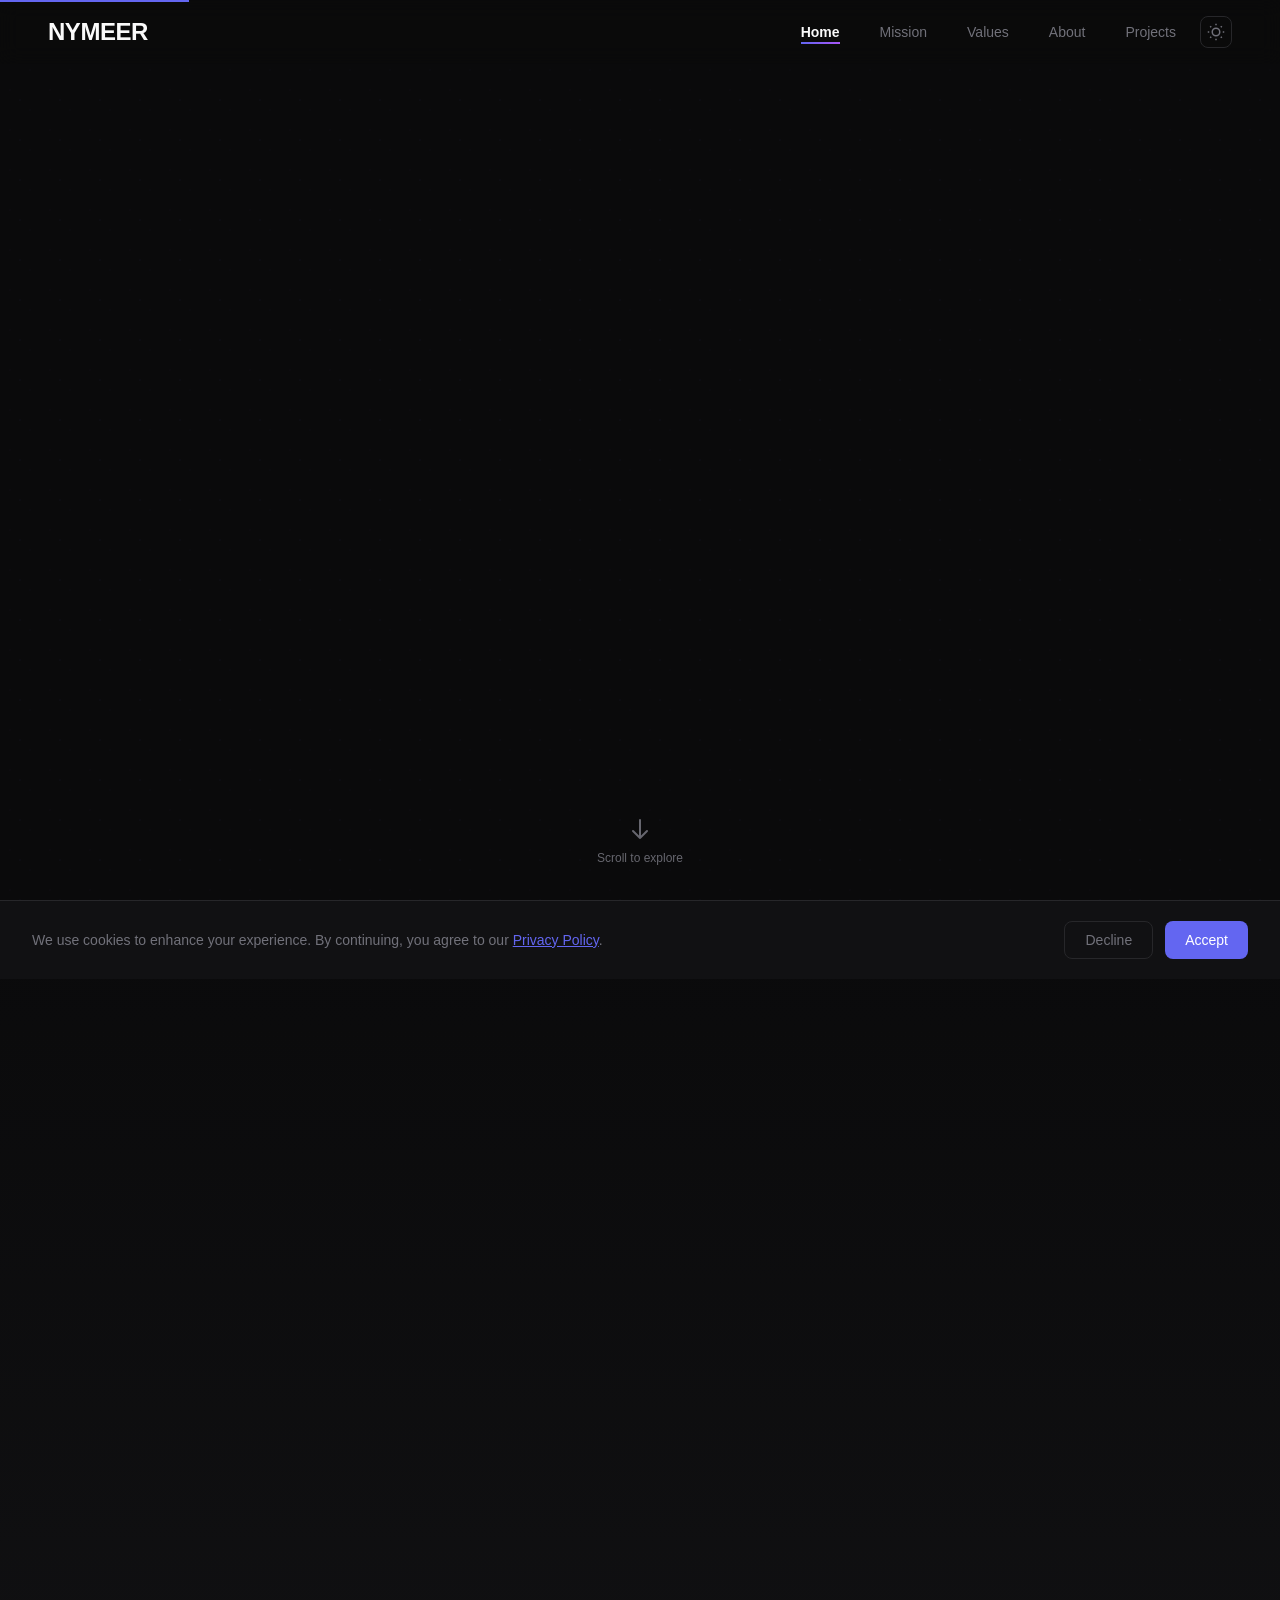
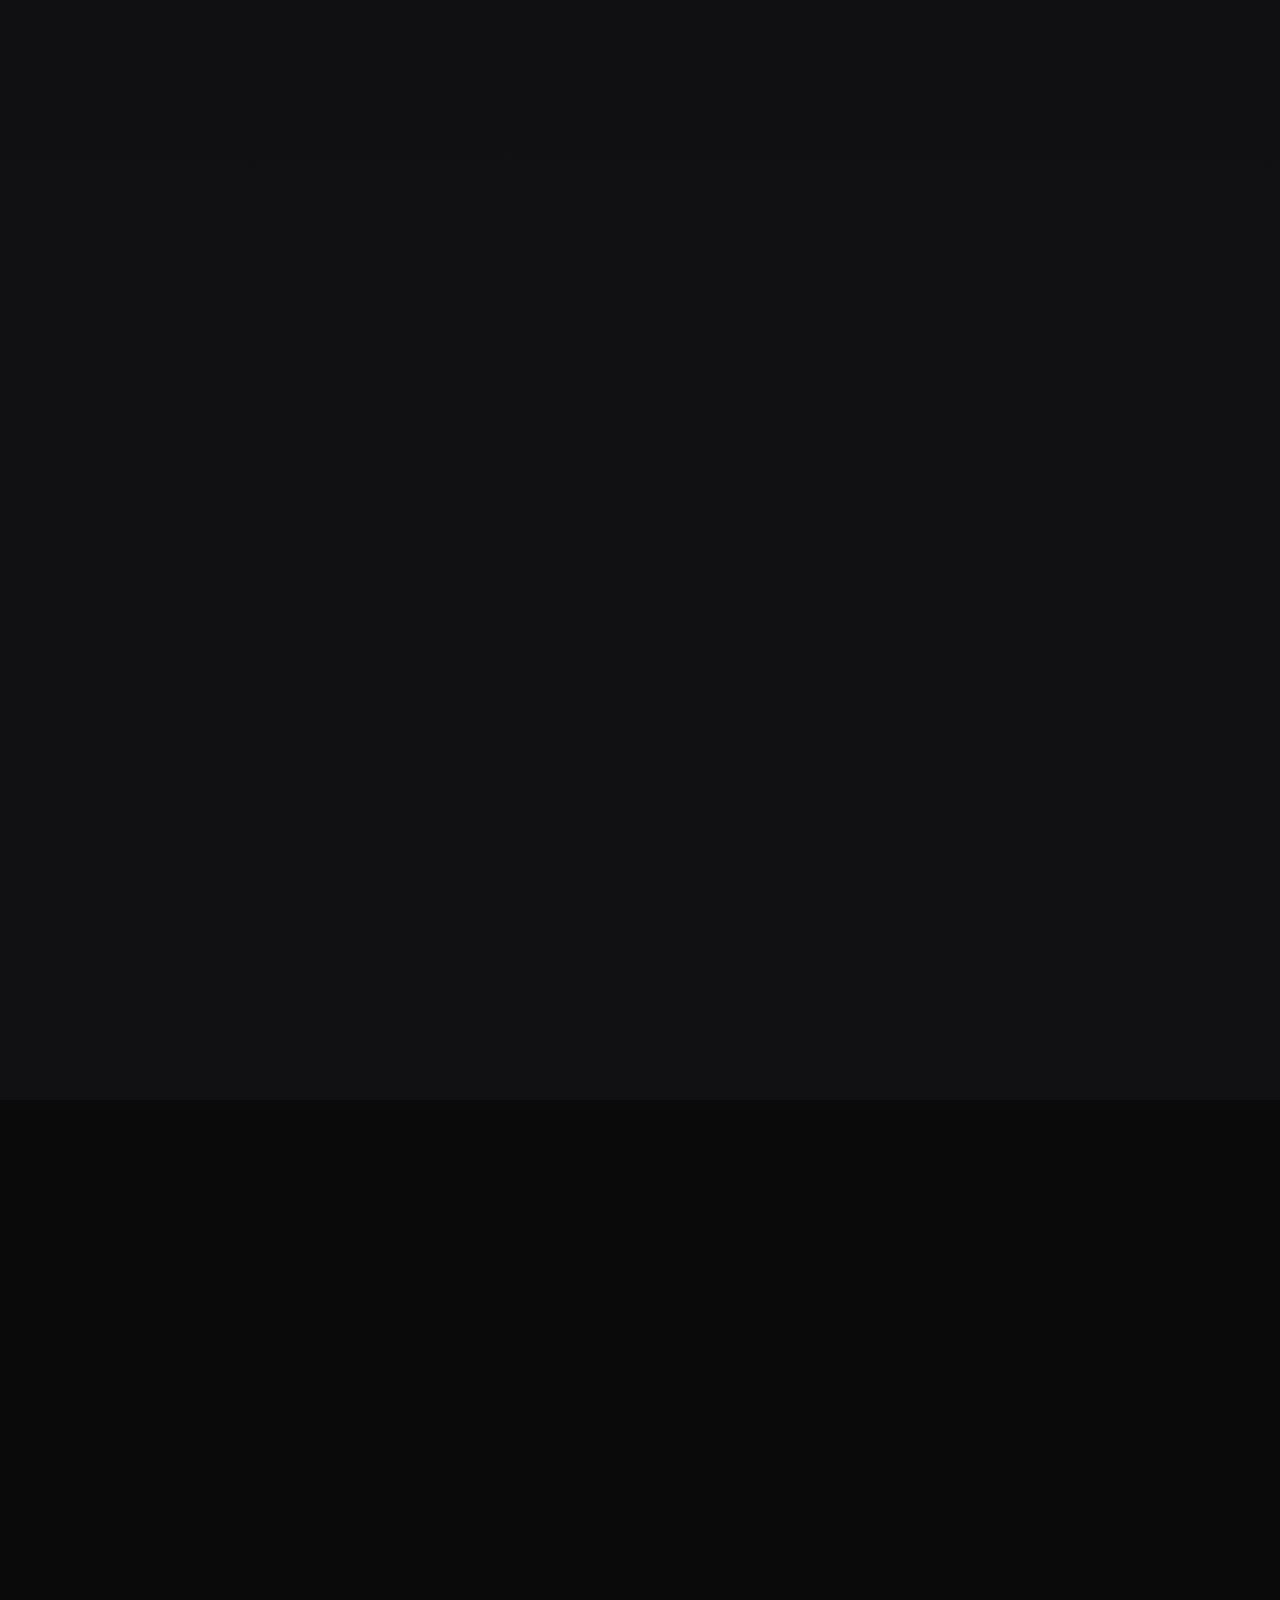
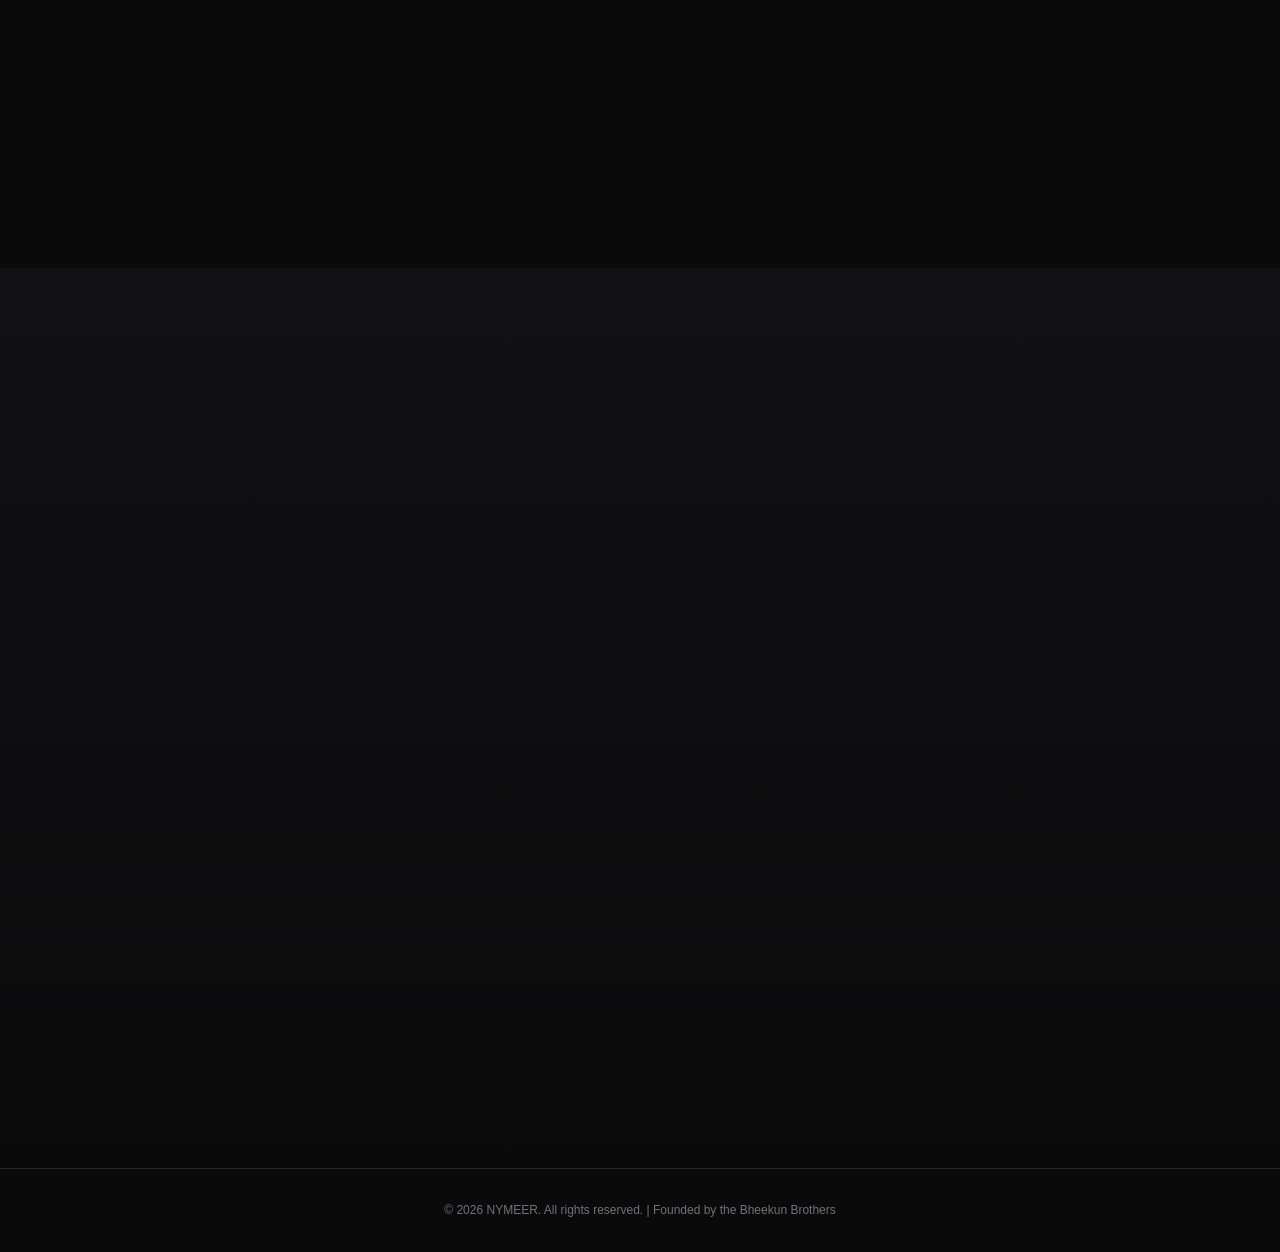
==== commit 0644846e: "refactor: remove newsletter section Remove newsletter HTML, CSS, and JS — section was non-functional" ====
--- a/index.html
+++ b/index.html
@@ -191,25 +191,6 @@
         </div>
     </section>
 
-    <section id="newsletter">
-        <div class="section-content">
-            <span class="section-label animate-on-scroll">Stay Updated</span>
-            <h2 class="animate-on-scroll delay-1">Join the NYMEER Movement</h2>
-            <p class="section-subtext animate-on-scroll delay-2">Be the first to know about new projects, launches, and opportunities to make an impact.</p>
-        </div>
-        <div class="newsletter-box animate-on-scroll delay-3">
-        <!-- TODO: Replace YOUR_FORM_ID with your Formspree newsletter form ID -->
-            <form class="newsletter-form" id="newsletter-form" action="https://formspree.io/f/YOUR_FORM_ID" method="POST">
-                <input type="email" name="email" class="newsletter-input" placeholder="Enter your email" required aria-label="Email address">
-                <button type="submit" class="newsletter-btn">Subscribe</button>
-            </form>
-            <p class="newsletter-error" id="newsletter-error">Something went wrong. Please try again.</p>
-            <p class="newsletter-success" id="newsletter-success">
-                <svg width="20" height="20" fill="none" viewBox="0 0 24 24" stroke="currentColor" stroke-width="2"><path stroke-linecap="round" stroke-linejoin="round" d="M5 13l4 4L19 7"/></svg>
-                You're in! Welcome to the NYMEER community.
-            </p>
-        </div>
-    </section>
 
     <section id="contact">
         <div class="section-content">
--- a/styles.css
+++ b/styles.css
@@ -215,20 +215,6 @@
 .coming-soon h2 { font-size: 1.5rem; margin-bottom: 0.5rem; }
 .coming-soon p { color: var(--muted); font-size: 1.125rem; max-width: 600px; margin: 0 auto; line-height: 1.6; }
 
-#newsletter { background: linear-gradient(180deg, var(--bg) 0%, var(--card-bg) 100%); }
-.newsletter-box { background: var(--card-bg); border: 1px solid var(--border); border-radius: 24px; padding: 3rem; max-width: 600px; text-align: center; transition: background 0.3s; }
-.newsletter-form { display: flex; gap: 0.75rem; margin-top: 2rem; }
-.newsletter-input { flex: 1; padding: 0.875rem 1.25rem; border: 1px solid var(--border); border-radius: 8px; background: var(--bg); color: var(--text); font-size: 1rem; font-family: inherit; transition: border-color 0.2s, background 0.3s; }
-.newsletter-input::placeholder { color: var(--muted); }
-.newsletter-input:focus { outline: none; border-color: var(--accent); }
-.newsletter-btn { padding: 0.875rem 1.5rem; background: var(--accent); color: white; border: none; border-radius: 8px; font-weight: 600; font-size: 1rem; cursor: pointer; transition: background 0.2s, transform 0.2s; white-space: nowrap; }
-.newsletter-btn:hover { background: var(--accent-hover); transform: translateY(-2px); }
-.newsletter-btn:disabled { opacity: 0.6; cursor: not-allowed; transform: none; }
-.newsletter-success { display: none; align-items: center; gap: 0.5rem; color: var(--success); font-weight: 500; margin-top: 1rem; justify-content: center; }
-.newsletter-success.show { display: flex; }
-.newsletter-error { display: none; color: var(--error); font-size: 0.875rem; margin-top: 0.5rem; }
-.newsletter-error.show { display: block; }
-
 #cta { background: linear-gradient(180deg, var(--card-bg) 0%, var(--bg) 100%); }
 .cta-box { text-align: center; }
 .cta-box h2 { margin-bottom: 1rem; }
@@ -296,12 +282,11 @@
     section { padding: 4rem 1.5rem; }
     .values-grid { grid-template-columns: repeat(2, 1fr); }
     .testimonials-grid { grid-template-columns: 1fr; }
-    .newsletter-form { flex-direction: column; }
     .cta-buttons { flex-direction: column; align-items: center; }
     .contact-grid { grid-template-columns: 1fr; }
     .cookie-banner { flex-direction: column; text-align: center; }
 }
 @media (max-width: 480px) {
     .values-grid { grid-template-columns: 1fr; }
-    .about-box, .newsletter-box { padding: 2rem 1.5rem; }
+    .about-box { padding: 2rem 1.5rem; }
 }
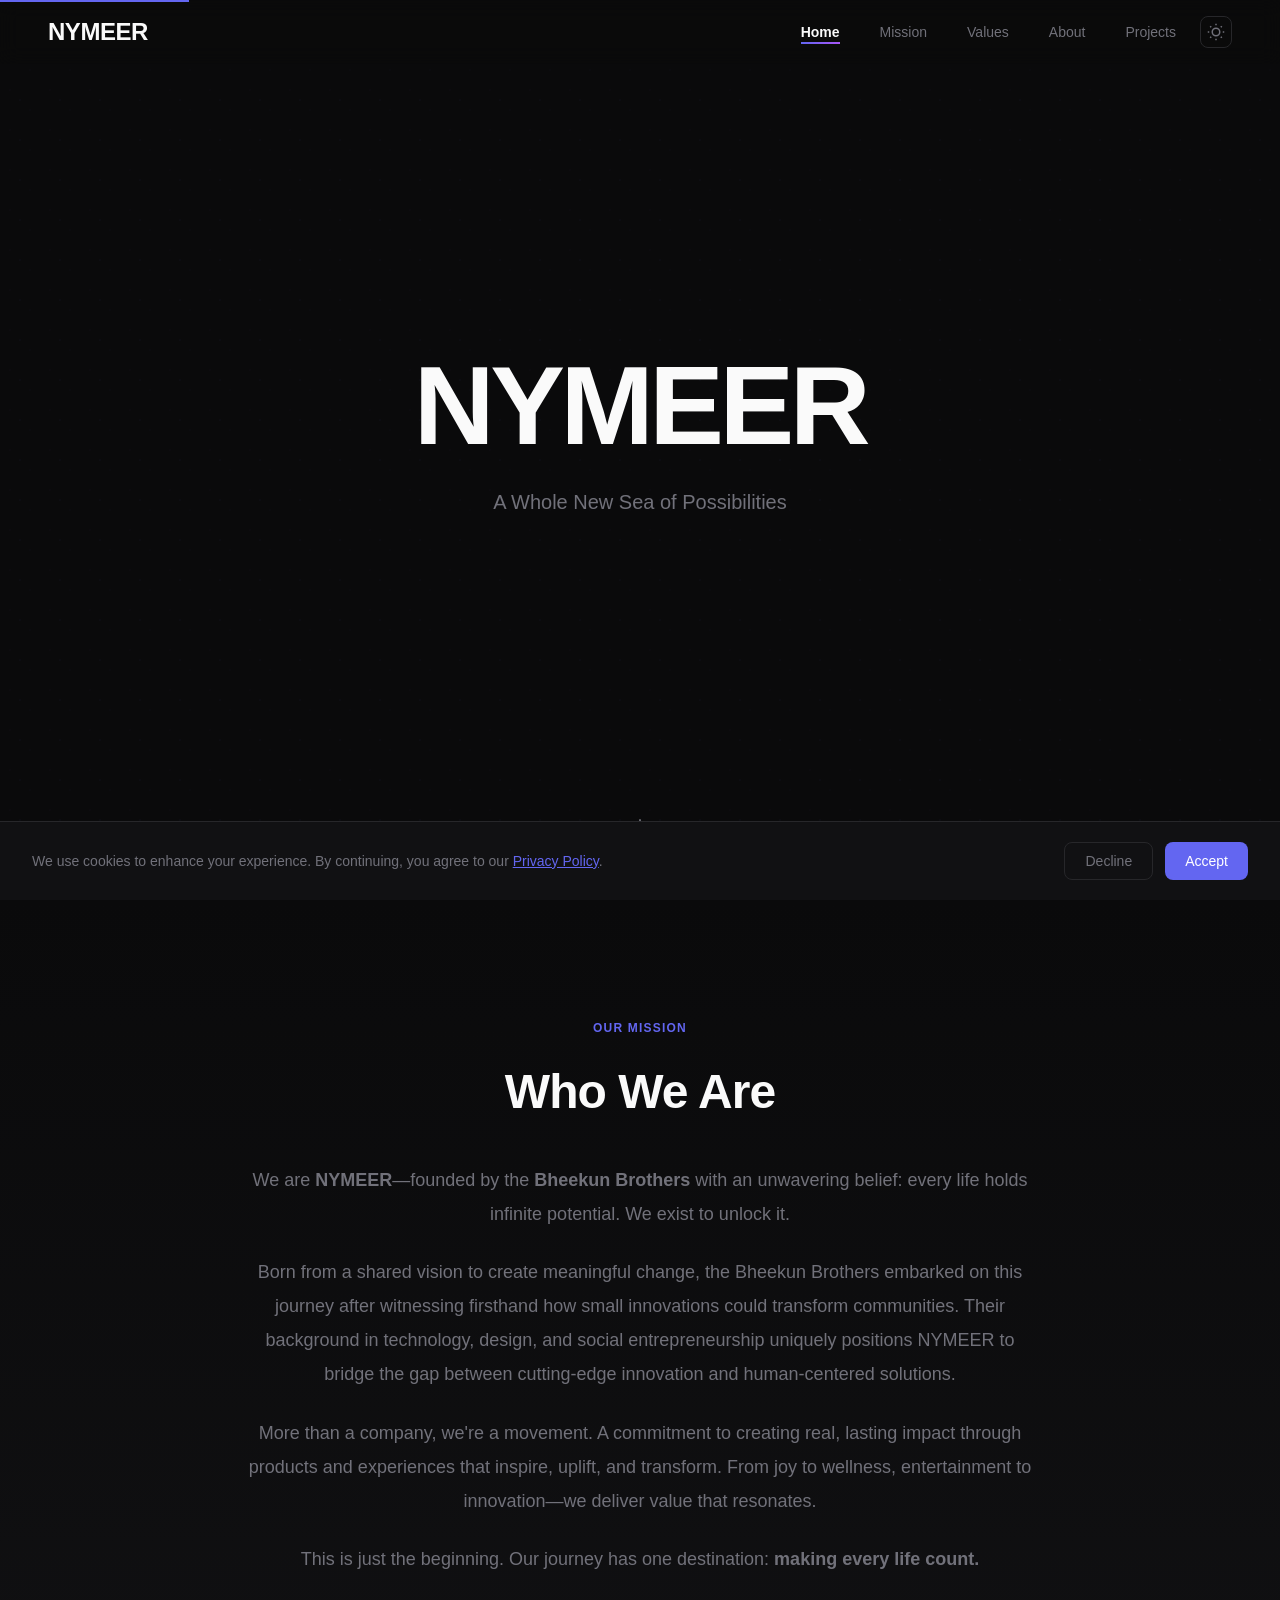
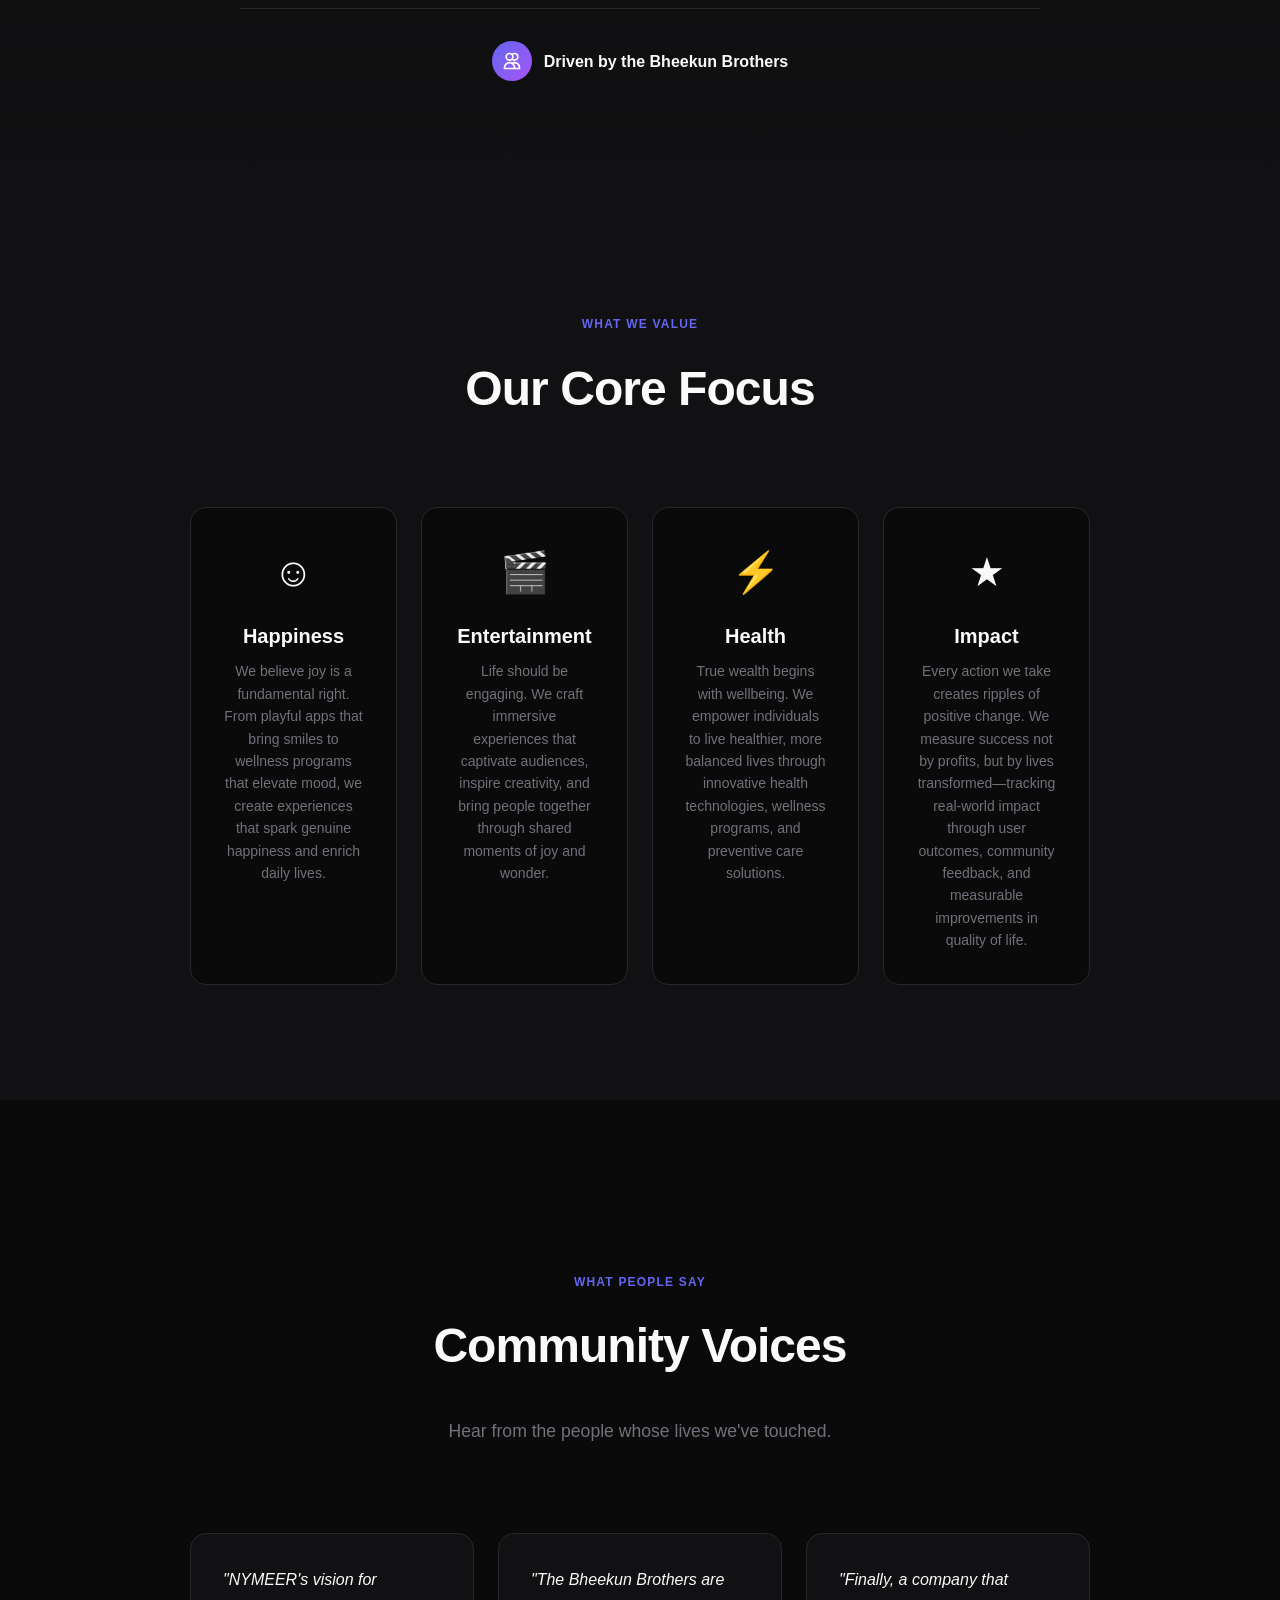
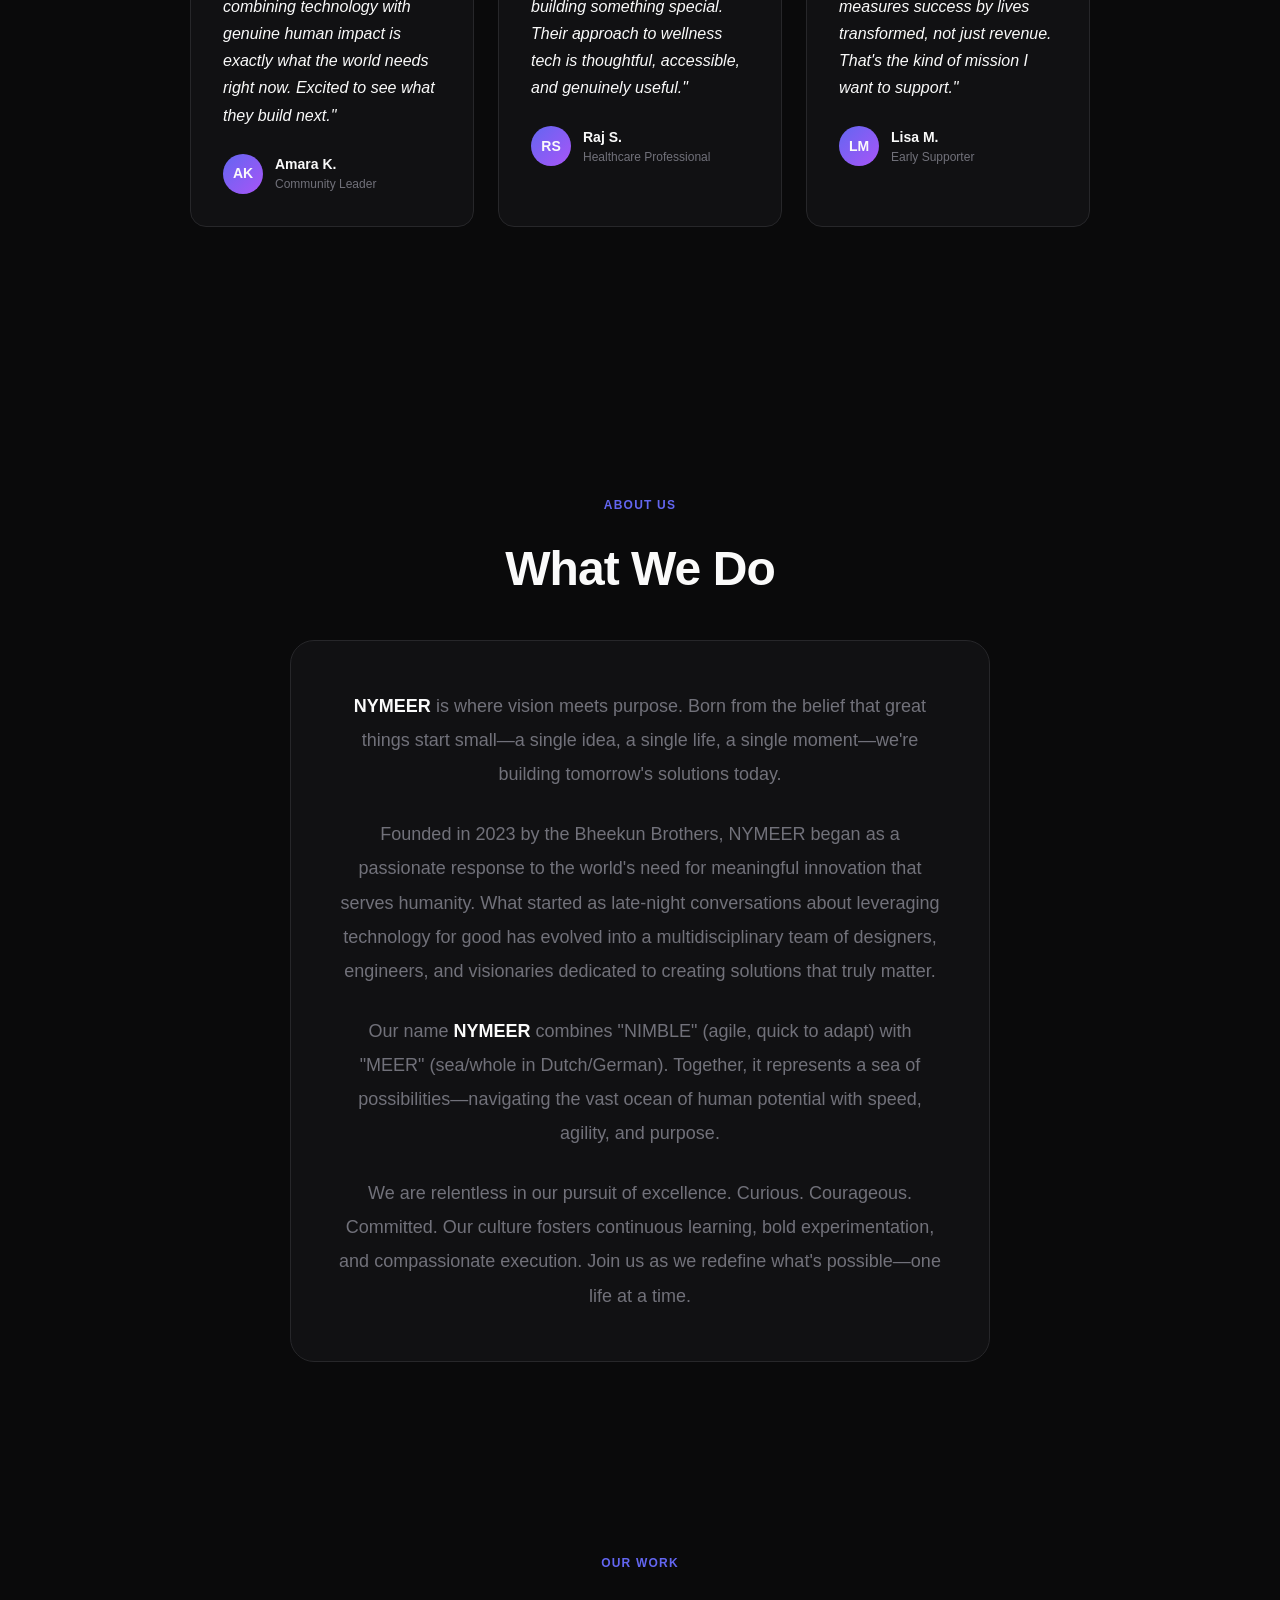
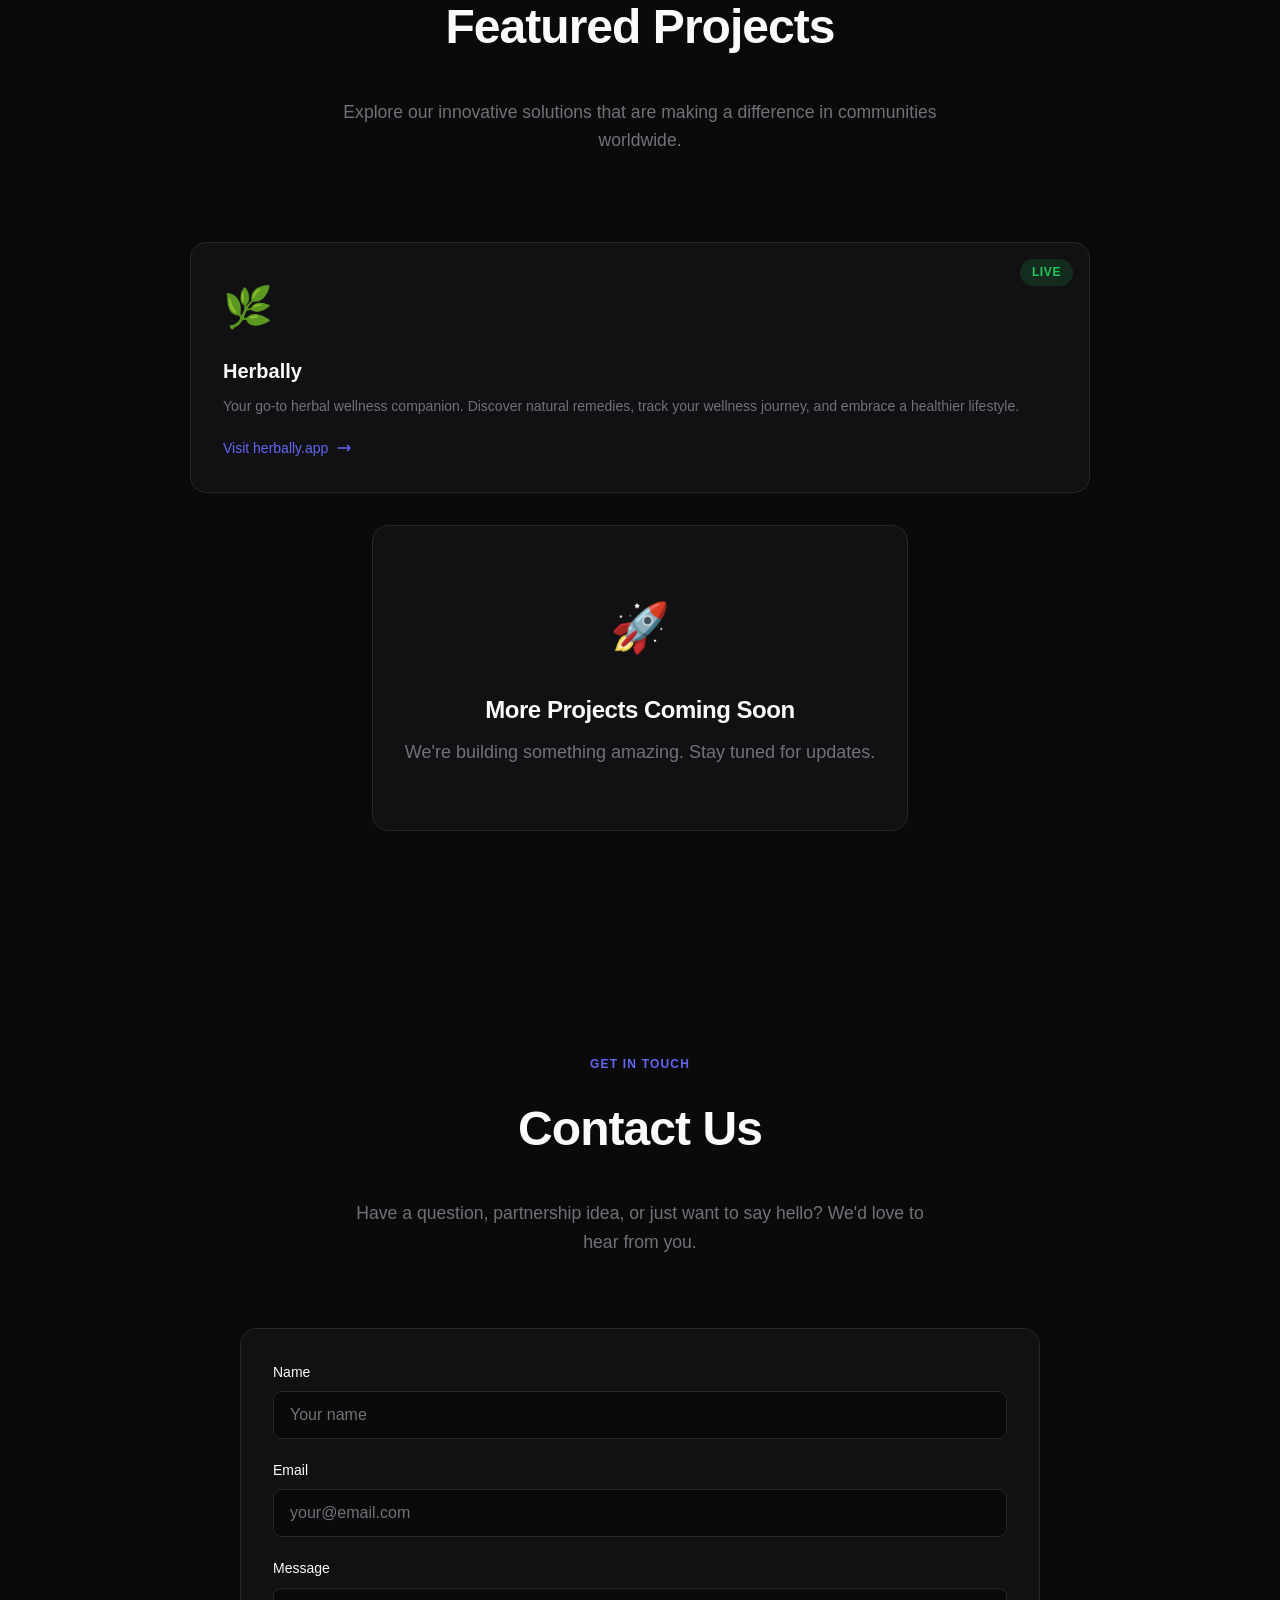
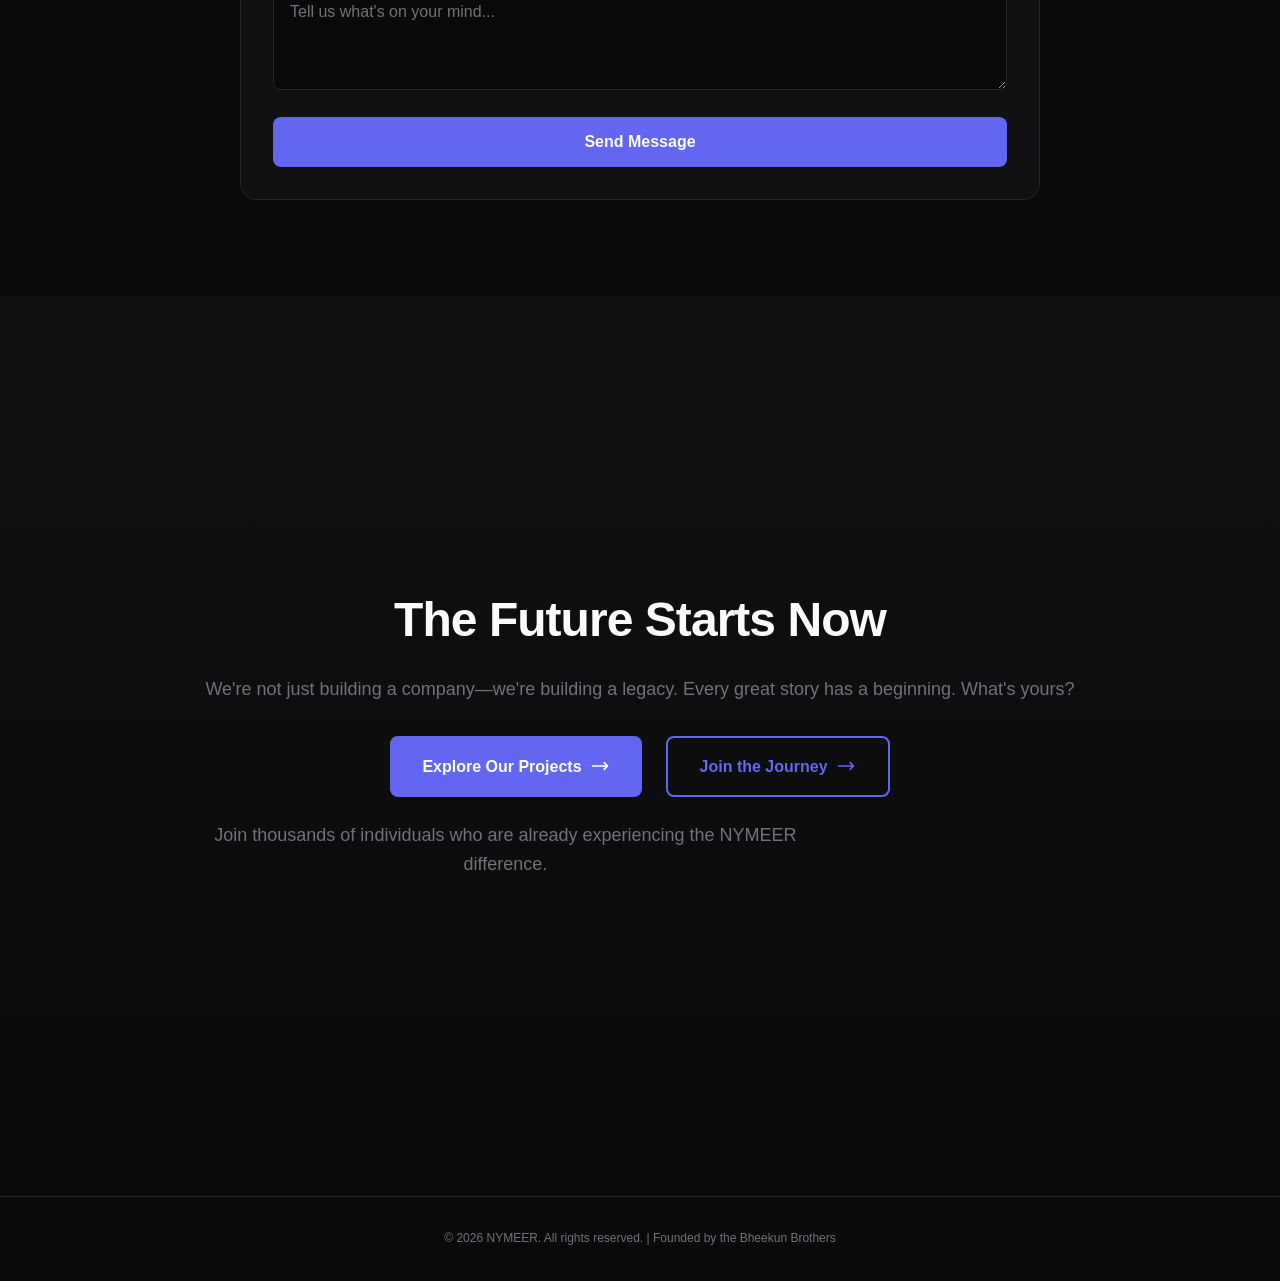
==== commit fdc73756: "fix: resolve blank screen caused by global variable conflict The inline theme init script declared `" ====
--- a/index.html
+++ b/index.html
@@ -19,14 +19,14 @@
     <meta property="og:url" content="https://nymeer.com/">
     <meta property="og:title" content="NYMEER - A Whole New Sea of Possibilities">
     <meta property="og:description" content="Nimble innovation, endless possibilities. Building meaningful solutions in happiness, entertainment, health, and impact. Founded by the Bheekun Brothers.">
-    <meta property="og:image" content="/og-image.png">
+    <meta property="og:image" content="https://nymeer.com/og-image.png">
     <meta property="og:site_name" content="NYMEER">
 
     <meta name="twitter:card" content="summary_large_image">
     <meta name="twitter:url" content="https://nymeer.com/">
     <meta name="twitter:title" content="NYMEER - A Whole New Sea of Possibilities">
     <meta name="twitter:description" content="Nimble innovation, endless possibilities. Building meaningful solutions in happiness, entertainment, health, and impact.">
-    <meta name="twitter:image" content="/og-image.png">
+    <meta name="twitter:image" content="https://nymeer.com/og-image.png">
 
     <title>NYMEER - A Whole New Sea of Possibilities</title>
     <link rel="canonical" href="https://nymeer.com/">
@@ -191,7 +191,6 @@
         </div>
     </section>
 
-
     <section id="contact">
         <div class="section-content">
             <span class="section-label animate-on-scroll">Get In Touch</span>
@@ -200,8 +199,7 @@
         </div>
         <div class="contact-grid">
             <div class="contact-form animate-on-scroll delay-3">
-                <!-- TODO: Replace YOUR_CONTACT_FORM_ID with your Formspree contact form ID -->
-                <form id="contact-form" action="https://formspree.io/f/YOUR_CONTACT_FORM_ID" method="POST">
+                <form id="contact-form" action="https://formspree.io/f/mwvaooql" method="POST">
                     <div class="form-group">
                         <label for="contact-name">Name</label>
                         <input type="text" id="contact-name" name="name" placeholder="Your name" required>
@@ -254,10 +252,12 @@
 
     <script>
         document.getElementById('year').textContent = new Date().getFullYear();
-        var theme = localStorage.getItem('theme') || 'dark';
-        document.documentElement.setAttribute('data-theme', theme === 'light' ? 'light' : 'dark');
-        document.querySelector('.icon-sun').style.display = theme === 'light' ? 'none' : 'block';
-        document.querySelector('.icon-moon').style.display = theme === 'light' ? 'block' : 'none';
+        (function() {
+            var t = localStorage.getItem('theme') || 'dark';
+            document.documentElement.setAttribute('data-theme', t === 'light' ? 'light' : 'dark');
+            document.querySelector('.icon-sun').style.display = t === 'light' ? 'none' : 'block';
+            document.querySelector('.icon-moon').style.display = t === 'light' ? 'block' : 'none';
+        })();
     </script>
 </body>
 </html>
--- a/styles.css
+++ b/styles.css
@@ -9,7 +9,6 @@
     --success: #22c55e;
     --error: #ef4444;
     --nav-height: 64px;
-    --cookie-h: 0px;
 }
 
 [data-theme="light"] {
@@ -69,9 +68,6 @@
 
 .logo { font-size: 1.5rem; font-weight: 700; letter-spacing: -0.02em; cursor: pointer; }
 .logo:hover { transform: scale(1.05); }
-.logo span { color: var(--accent); transition: transform 0.2s; }
-.logo:hover span { transform: scale(1.1); }
-
 .nav-right { display: flex; align-items: center; gap: 1.5rem; }
 
 .nav-links { display: flex; gap: 2.5rem; list-style: none; align-items: center; }
@@ -90,11 +86,6 @@
 .nav-links a:hover, .nav-links a.active { color: var(--text); }
 .nav-links a.active { font-weight: 600; }
 .nav-links a:hover::after, .nav-links a.active::after { width: 100%; }
-
-.nav-social { display: flex; gap: 1rem; align-items: center; }
-.nav-social a { color: var(--muted); transition: color 0.2s; display: flex; }
-.nav-social a:hover { color: var(--text); }
-.nav-social svg { width: 20px; height: 20px; }
 
 .theme-toggle {
     background: none; border: 1px solid var(--border);
@@ -125,14 +116,10 @@
     flex-direction: column; gap: 1.5rem;
     border-bottom: 1px solid var(--border);
 }
+[data-theme="light"] .mobile-menu { background: rgba(250, 250, 250, 0.98); }
 .mobile-menu.active { display: flex; }
 .mobile-menu a { color: var(--muted); text-decoration: none; font-size: 1.125rem; font-weight: 500; padding: 0.5rem 0; transition: color 0.2s; }
 .mobile-menu a:hover, .mobile-menu a.active { color: var(--text); }
-.mobile-menu .mobile-social { display: flex; gap: 1.5rem; margin-top: 1rem; padding-top: 1rem; border-top: 1px solid var(--border); }
-.mobile-menu .mobile-social a { color: var(--muted); display: flex; padding: 0; }
-.mobile-menu .mobile-social a:hover { color: var(--text); }
-.mobile-menu .mobile-social svg { width: 24px; height: 24px; }
-
 section { min-height: 100vh; display: flex; flex-direction: column; justify-content: center; align-items: center; padding: 6rem 2rem; }
 
 .animate-on-scroll { opacity: 0; transform: translateY(30px); transition: opacity 0.6s ease, transform 0.6s ease; }
@@ -146,8 +133,6 @@
 .hero-content { max-width: 800px; }
 
 h1 { font-size: clamp(3rem, 12vw, 7rem); font-weight: 700; letter-spacing: -0.04em; line-height: 1; margin-bottom: 1.5rem; }
-h1 span { background: linear-gradient(135deg, var(--accent), #a855f7); -webkit-background-clip: text; -webkit-text-fill-color: transparent; background-clip: text; background-size: 200% 200%; animation: gradientShift 5s ease infinite; }
-@keyframes gradientShift { 0% { background-position: 0% 50%; } 50% { background-position: 100% 50%; } 100% { background-position: 0% 50%; } }
 
 .subtitle { font-size: 1.25rem; color: var(--muted); margin-bottom: 2rem; }
 
@@ -164,7 +149,7 @@
 
 #mission { background: linear-gradient(180deg, var(--bg) 0%, var(--card-bg) 100%); }
 .section-content { max-width: 800px; text-align: center; }
-.section-label { font-size: 0.75rem; font-weight: 600; letter-spacing: 0.1em; text-transform: uppercase; color: var(--accent); margin-bottom: 1rem; }
+.section-label { display: block; font-size: 0.75rem; font-weight: 600; letter-spacing: 0.1em; text-transform: uppercase; color: var(--accent); margin-bottom: 1rem; }
 h2 { font-size: clamp(2rem, 5vw, 3rem); font-weight: 700; letter-spacing: -0.02em; margin-bottom: 2rem; }
 .mission-text { font-size: 1.125rem; color: var(--muted); line-height: 1.9; margin-bottom: 1.5rem; }
 .founders { display: flex; align-items: center; justify-content: center; gap: 0.75rem; margin-top: 2rem; padding-top: 2rem; border-top: 1px solid var(--border); }
@@ -250,10 +235,6 @@
 .back-to-top svg { width: 24px; height: 24px; }
 
 footer { text-align: center; padding: 2rem; color: var(--muted); font-size: 0.75rem; border-top: 1px solid var(--border); }
-.footer-social { display: flex; gap: 1.5rem; justify-content: center; margin-bottom: 1rem; }
-.footer-social a { color: var(--muted); transition: color 0.2s; display: flex; }
-.footer-social a:hover { color: var(--text); }
-.footer-social svg { width: 20px; height: 20px; }
 
 .cookie-banner {
     position: fixed; bottom: 0; left: 0; right: 0;
@@ -277,7 +258,7 @@
 
 @media (max-width: 768px) {
     nav { padding: 1rem 1.5rem; }
-    .nav-links, .nav-social { display: none; }
+    .nav-links { display: none; }
     .hamburger { display: flex; }
     section { padding: 4rem 1.5rem; }
     .values-grid { grid-template-columns: repeat(2, 1fr); }
